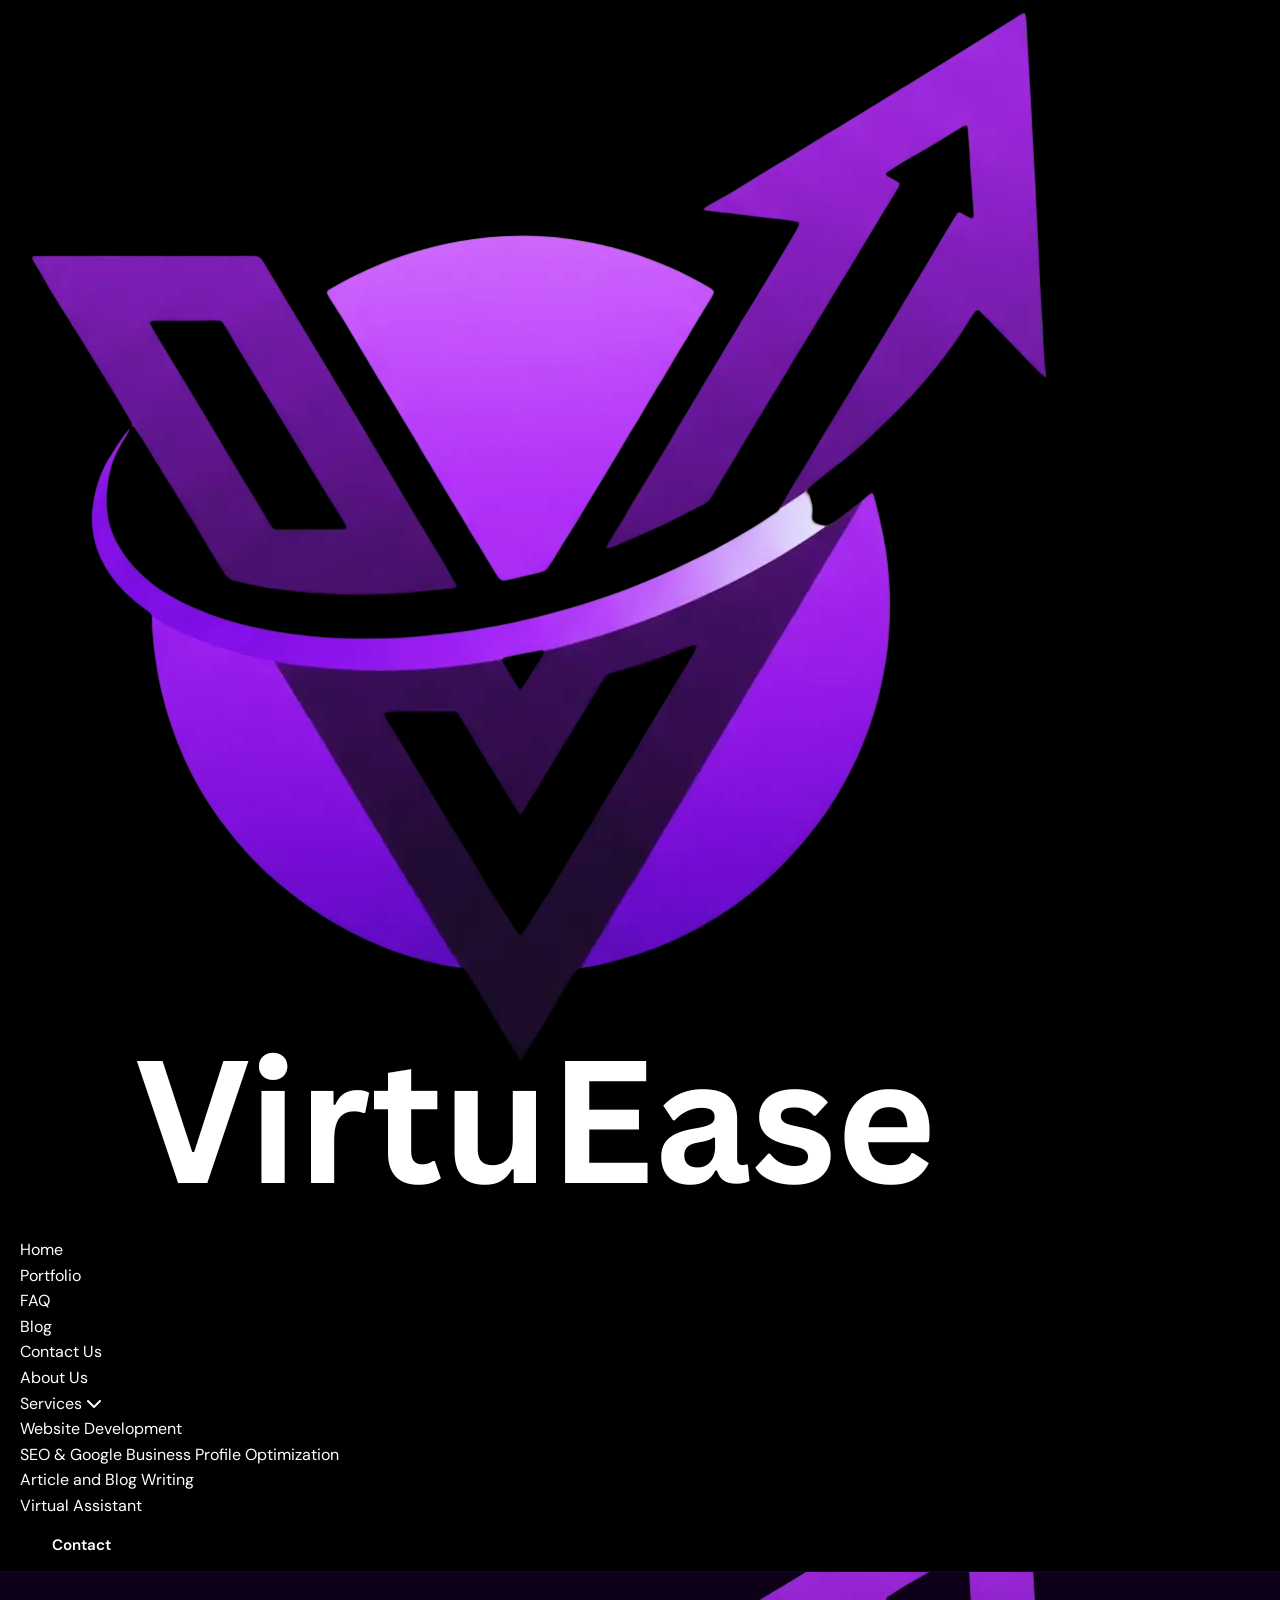
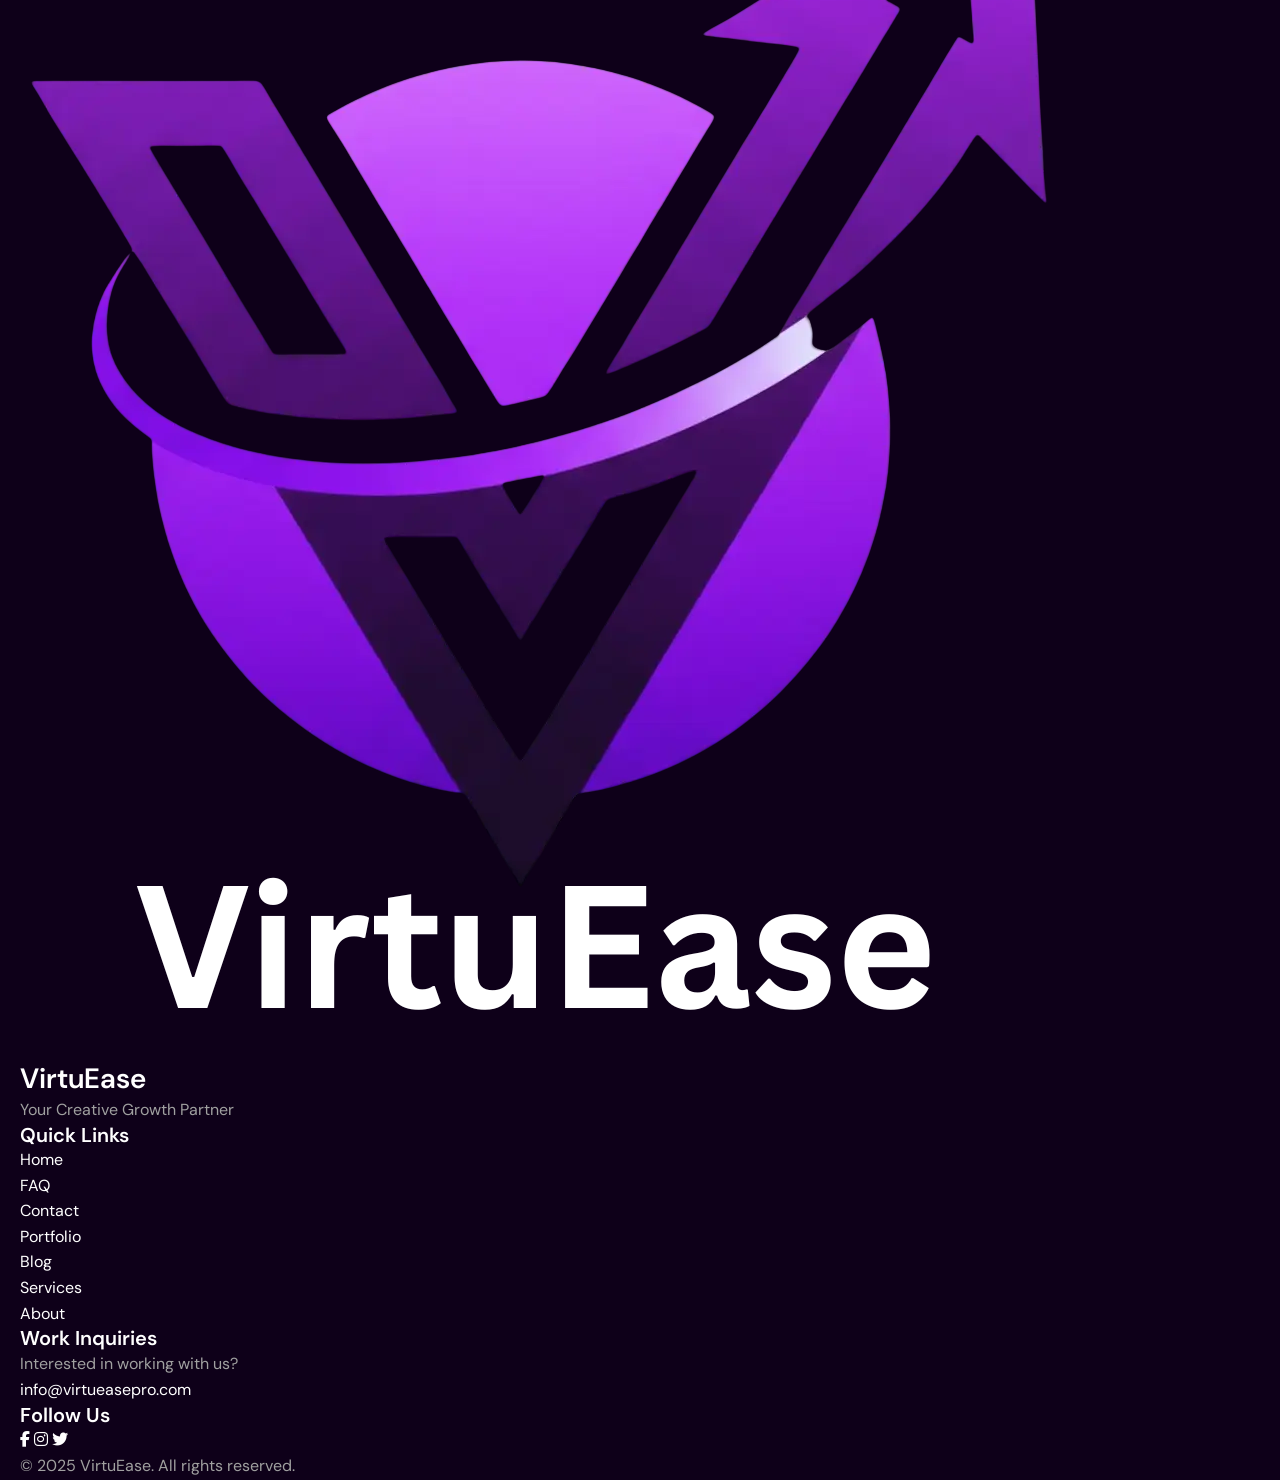
==== about.html @ c0fb3100 "Initial VirtuEase website - converted from WordPress" ====
<!DOCTYPE html>
<html lang="en">
<head>
    <meta charset="UTF-8">
    <meta name="viewport" content="width=device-width, initial-scale=1.0">
    <title>About VirtuEase| Your Partners in Local Business Growth</title>
    <meta name="description" content="Learn how VirtuEase's creative growth approach helps businesses succeed. We are your dedicated partner for data-driven results in SEO and web design.">

    <link rel="icon" type="image/png" sizes="32x32" href="assets/images/favicon-32.png">
    <link rel="icon" type="image/png" sizes="192x192" href="assets/images/favicon-192.png">
    <link rel="apple-touch-icon" sizes="180x180" href="assets/images/favicon-180.png">

    <link rel="stylesheet" href="assets/css/style.css">
    <link rel="stylesheet" href="https://cdnjs.cloudflare.com/ajax/libs/font-awesome/6.5.1/css/all.min.css">

    <meta property="og:title" content="About VirtuEase| Your Partners in Local Business Growth">
    <meta property="og:description" content="Learn how VirtuEase's creative growth approach helps businesses succeed. We are your dedicated partner for data-driven results in SEO and web design.">
    <meta property="og:type" content="website">
    <meta property="og:url" content="https://virtueasepro.com/about.html">
    <meta property="og:image" content="assets/images/logo.png">

    <style>
        .about-hero {
            position: relative;
            min-height: 50vh;
            display: flex;
            align-items: center;
            justify-content: center;
            text-align: center;
            background: linear-gradient(180deg, #000000 0%, #0a001a 40%, #120020 70%, #000000 100%);
            overflow: hidden;
            padding-top: 80px;
            padding-bottom: 60px;
        }

        .about-hero::before {
            content: '';
            position: absolute;
            top: 50%;
            left: 50%;
            transform: translate(-50%, -50%);
            width: 800px;
            height: 800px;
            background: radial-gradient(circle, rgba(130, 36, 227, 0.12) 0%, transparent 70%);
            pointer-events: none;
        }

        .about-hero-content {
            position: relative;
            z-index: 1;
            max-width: 700px;
            padding: 0 var(--container-padding);
        }

        .about-hero-title {
            font-size: clamp(2.5rem, 6vw, 4.5rem);
            font-weight: 700;
            letter-spacing: -0.02em;
            margin-bottom: 20px;
            color: var(--text-white);
        }

        .about-hero-title span {
            color: var(--primary);
        }

        .about-hero-subtitle {
            font-size: 1.15rem;
            color: var(--text-gray);
            margin-bottom: 35px;
            line-height: 1.8;
        }

        .about-content {
            padding: 80px 0;
        }

        .about-grid {
            display: grid;
            grid-template-columns: 25% 50% 25%;
            gap: 40px;
            max-width: 1200px;
            margin: 0 auto;
        }

        .about-left h3 {
            font-size: 1.3rem;
            font-weight: 600;
            color: var(--text-white);
            margin-bottom: 15px;
        }

        .about-left p {
            font-size: 0.95rem;
            color: var(--text-gray);
            line-height: 1.7;
            margin-bottom: 30px;
        }

        .about-values-list {
            list-style: none;
            padding: 0;
            margin: 0;
        }

        .about-values-list li {
            font-size: 0.9rem;
            color: var(--text-gray);
            line-height: 1.6;
            margin-bottom: 12px;
            padding-left: 20px;
            position: relative;
        }

        .about-values-list li::before {
            content: '•';
            color: var(--primary);
            position: absolute;
            left: 0;
            font-weight: bold;
        }

        .about-values-list li strong {
            color: var(--text-white);
            font-weight: 600;
        }

        .about-center {
            display: flex;
            flex-direction: column;
            align-items: center;
            justify-content: center;
            text-align: center;
        }

        .about-center-image {
            width: 100%;
            max-width: 400px;
            border-radius: var(--border-radius);
            overflow: hidden;
            margin-bottom: 30px;
        }

        .about-center-image img {
            width: 100%;
            height: auto;
            display: block;
        }

        .about-right-item {
            margin-bottom: 40px;
        }

        .about-right-item:last-child {
            margin-bottom: 0;
        }

        .about-strategy-label {
            font-size: 0.85rem;
            color: var(--primary);
            font-weight: 500;
            text-transform: uppercase;
            letter-spacing: 1px;
            margin-bottom: 8px;
        }

        .about-divider {
            width: 50px;
            height: 2px;
            background: var(--primary);
            margin-bottom: 12px;
        }

        .about-right-item h3 {
            font-size: 1.15rem;
            font-weight: 600;
            color: var(--text-white);
            margin-bottom: 10px;
            line-height: 1.3;
        }

        .about-right-item p {
            font-size: 0.9rem;
            color: var(--text-gray);
            line-height: 1.6;
        }

        .about-spacer {
            height: 30px;
        }

        @media (max-width: 1024px) {
            .about-grid {
                grid-template-columns: 1fr 1fr;
            }
            .about-center {
                display: none;
            }
        }

        @media (max-width: 768px) {
            .about-grid {
                grid-template-columns: 1fr;
                max-width: 500px;
            }
            .about-hero {
                min-height: 40vh;
                padding-top: 68px;
            }
        }
    </style>
</head>
<body>

    <header class="header">
        <div class="container">
            <a href="index.html" class="logo">
                <img src="assets/images/logo.png" alt="VirtuEase Logo">
            </a>

            <nav class="nav">
                <ul class="nav-list">
                    <li class="nav-item"><a href="index.html" class="nav-link">Home</a></li>
                    <li class="nav-item"><a href="portfolio.html" class="nav-link">Portfolio</a></li>
                    <li class="nav-item"><a href="faq.html" class="nav-link">FAQ</a></li>
                    <li class="nav-item"><a href="blog.html" class="nav-link">Blog</a></li>
                    <li class="nav-item"><a href="contact.html" class="nav-link">Contact Us</a></li>
                    <li class="nav-item"><a href="about.html" class="nav-link active">About Us</a></li>
                    <li class="nav-item has-dropdown">
                        <a href="#" class="nav-link">Services <i class="fas fa-chevron-down"></i></a>
                        <ul class="dropdown">
                            <li><a href="services.html#website-development">Website Development</a></li>
                            <li><a href="services.html#seo-gbp">SEO & Google Business Profile Optimization</a></li>
                            <li><a href="services.html#article-writing">Article and Blog Writing</a></li>
                            <li><a href="services.html#virtual-assistant">Virtual Assistant</a></li>
                        </ul>
                    </li>
                </ul>
            </nav>

            <a href="contact.html" class="btn btn-primary header-btn">Contact</a>

            <button class="mobile-toggle" aria-label="Toggle menu">
                <span class="hamburger"></span>
            </button>
        </div>
    </header>

    <main>

        <section class="about-hero">
            <div class="container">
                <div class="about-hero-content">
                    <h1 class="about-hero-title">About <span>Us</span></h1>
                    <p class="about-hero-subtitle">Leave us a little info, and we'll be in touch</p>
                    <a href="contact.html" class="btn btn-primary">Contact Us</a>
                </div>
            </div>
        </section>

        <section class="about-content">
            <div class="container">
                <div class="about-grid">
                    <div class="about-left">
                        <h3>Our Mission Statement.</h3>
                        <p>At VirtuEase, our mission is simple: to make digital growth easy, effective, and effortless. We help businesses stand out with creative storytelling, smart design, and strategies that deliver measurable results</p>

                        <h3>Core Values.</h3>
                        <ul class="about-values-list">
                            <li><strong>Innovation</strong> – Fresh ideas that set you apart</li>
                            <li><strong>Results</strong> – Success measured by growth, not guesswork</li>
                            <li><strong>Integrity</strong> – Honest, transparent communication</li>
                            <li><strong>Excellence</strong> – Quality in everything we deliver</li>
                        </ul>
                    </div>

                    <div class="about-center">
                        <div class="about-center-image">
                            <img src="assets/images/interior-office.jpg" alt="VirtuEase Office">
                        </div>
                    </div>

                    <div class="about-right">
                        <div class="about-right-item">
                            <p class="about-strategy-label">Strategy</p>
                            <div class="about-divider"></div>
                            <h3>Seo & Website Ranking</h3>
                            <p>Data-driven strategies that boost your website ranking and organic traffic</p>
                        </div>

                        <div class="about-spacer"></div>

                        <div class="about-right-item">
                            <p class="about-strategy-label">Strategy</p>
                            <div class="about-divider"></div>
                            <h3>Google Business Profile (GBP) Optimization</h3>
                            <p>Local SEO done right — optimize your profile to get more calls, visits, and customers.</p>
                        </div>

                        <div class="about-spacer"></div>

                        <div class="about-right-item">
                            <p class="about-strategy-label">Strategy</p>
                            <div class="about-divider"></div>
                            <h3>Website Development/Design</h3>
                            <p>Custom-built, mobile-friendly websites that showcase your brand and bring results</p>
                        </div>

                        <div class="about-spacer"></div>

                        <div class="about-right-item">
                            <p class="about-strategy-label">Strategy</p>
                            <div class="about-divider"></div>
                            <h3>Article and Blog Writing</h3>
                            <p>SEO-friendly content that builds authority, boosts traffic, and keeps readers engaged.</p>
                        </div>
                    </div>
                </div>
            </div>
        </section>

    </main>

    <footer class="footer">
        <div class="container">
            <div class="footer-grid">
                <div class="footer-brand">
                    <img src="assets/images/logo.png" alt="VirtuEase Logo" class="footer-logo">
                    <h3 class="footer-title">VirtuEase</h3>
                    <p class="footer-tagline">Your Creative Growth Partner</p>
                </div>
                <div class="footer-links">
                    <h4>Quick Links</h4>
                    <ul>
                        <li><a href="index.html">Home</a></li>
                        <li><a href="faq.html">FAQ</a></li>
                        <li><a href="contact.html">Contact</a></li>
                        <li><a href="portfolio.html">Portfolio</a></li>
                        <li><a href="blog.html">Blog</a></li>
                        <li><a href="services.html">Services</a></li>
                        <li><a href="about.html">About</a></li>
                    </ul>
                </div>
                <div class="footer-contact">
                    <h4>Work Inquiries</h4>
                    <p>Interested in working with us?</p>
                    <a href="mailto:info@virtueasepro.com" class="footer-email">info@virtueasepro.com</a>
                </div>
                <div class="footer-social">
                    <h4>Follow Us</h4>
                    <div class="social-links">
                        <a href="https://www.facebook.com/share/176NPPnCwD/?mibextid=wwXIfr" target="_blank" rel="noopener noreferrer"><i class="fab fa-facebook-f"></i></a>
                        <a href="https://www.facebook.com/share/176NPPnCwD/?mibextid=wwXIfr" target="_blank" rel="noopener noreferrer"><i class="fab fa-instagram"></i></a>
                        <a href="https://www.facebook.com/share/176NPPnCwD/?mibextid=wwXIfr" target="_blank" rel="noopener noreferrer"><i class="fab fa-twitter"></i></a>
                    </div>
                </div>
            </div>
            <div class="footer-bottom">
                <p>&copy; 2025 VirtuEase. All rights reserved.</p>
            </div>
        </div>
    </footer>

    <script src="assets/js/main.js"></script>
</body>
</html>
---- assets/css/style.css ----
@import url('https://fonts.googleapis.com/css2?family=DM+Sans:ital,opsz,wght@0,9..40,100..1000;1,9..40,100..1000&display=swap');

/* ============================================
   CSS RESET & BASE STYLES
   ============================================ */

*, *::before, *::after {
  margin: 0;
  padding: 0;
  box-sizing: border-box;
}

html {
  scroll-behavior: smooth;
  font-size: 16px;
  -webkit-font-smoothing: antialiased;
  -moz-osx-font-smoothing: grayscale;
}

body {
  font-family: 'DM Sans', sans-serif;
  font-weight: 400;
  line-height: 1.6;
  color: #ffffff;
  background-color: #000000;
  overflow-x: hidden;
}

ul, ol {
  list-style: none;
}

a {
  text-decoration: none;
  color: inherit;
  transition: color 0.3s ease;
}

img {
  max-width: 100%;
  height: auto;
  display: block;
}

button {
  font-family: inherit;
  cursor: pointer;
  border: none;
  outline: none;
}

input, textarea {
  font-family: inherit;
  outline: none;
  border: none;
}

/* ============================================
   CSS CUSTOM PROPERTIES
   ============================================ */

:root {
  --primary: #8224e3;
  --primary-hover: #9344e2;
  --bg-body: #000000;
  --bg-footer: #0e0019;
  --bg-header: #000000;
  --bg-card: linear-gradient(180deg, #390D61 0%, #000000 100%);
  --text-white: #ffffff;
  --text-gray: #a0a0a0;
  --text-light-gray: #c0c0c0;
  --border-radius: 8px;
  --container-max: 1344px;
  --container-padding: 20px;
  --transition: all 0.3s ease;
}

/* ============================================
   TYPOGRAPHY
   ============================================ */

h1, h2, h3, h4, h5, h6 {
  font-weight: 700;
  line-height: 1.2;
  color: var(--text-white);
}

h1 {
  font-size: clamp(2.5rem, 6vw, 4.5rem);
  font-weight: 700;
  letter-spacing: -0.02em;
}

h2 {
  font-size: clamp(2rem, 4vw, 3rem);
  font-weight: 700;
  letter-spacing: -0.01em;
}

h3 {
  font-size: clamp(1.3rem, 2.5vw, 1.75rem);
  font-weight: 600;
}

h4 {
  font-size: 1.25rem;
  font-weight: 600;
}

h5 {
  font-size: 1.1rem;
  font-weight: 600;
}

h6 {
  font-size: 1rem;
  font-weight: 600;
}

p {
  font-size: 1rem;
  color: var(--text-gray);
  line-height: 1.7;
}

a:hover {
  color: var(--primary-hover);
}

/* ============================================
   CONTAINER & LAYOUT UTILITIES
   ============================================ */

.container {
  width: 100%;
  max-width: var(--container-max);
  margin: 0 auto;
  padding: 0 var(--container-padding);
}

.section {
  padding: 100px 0;
}

.section--sm {
  padding: 60px 0;
}

.section__title {
  text-align: center;
  margin-bottom: 60px;
}

.section__title h2 {
  margin-bottom: 15px;
}

.section__title p {
  max-width: 600px;
  margin: 0 auto;
  font-size: 1.05rem;
}

/* ============================================
   HEADER
   ============================================ */

.header {
  position: fixed;
  top: 0;
  left: 0;
  width: 100%;
  z-index: 1000;
  background-color: var(--bg-header);
  transition: var(--transition);
  border-bottom: 1px solid rgba(255, 255, 255, 0.06);
}

.header__inner {
  display: flex;
  align-items: center;
  justify-content: space-between;
  height: 80px;
}

.header__logo a {
  display: flex;
  align-items: center;
  gap: 8px;
  font-size: 1.5rem;
  font-weight: 700;
  color: var(--text-white);
}

.header__logo span {
  color: var(--primary);
}

.header__nav {
  display: flex;
  align-items: center;
  gap: 40px;
}

.header__nav-links {
  display: flex;
  align-items: center;
  gap: 32px;
}

.header__nav-links a {
  font-size: 0.95rem;
  font-weight: 500;
  color: var(--text-light-gray);
  transition: var(--transition);
  position: relative;
}

.header__nav-links a:hover,
.header__nav-links a.active {
  color: var(--text-white);
}

.header__nav-links a::after {
  content: '';
  position: absolute;
  bottom: -4px;
  left: 0;
  width: 0;
  height: 2px;
  background-color: var(--primary);
  transition: width 0.3s ease;
}

.header__nav-links a:hover::after {
  width: 100%;
}

.header__cta .btn {
  padding: 10px 28px;
}

/* Hamburger Menu */
.header__hamburger {
  display: none;
  flex-direction: column;
  gap: 5px;
  background: none;
  padding: 5px;
  z-index: 1001;
}

.header__hamburger span {
  width: 26px;
  height: 2px;
  background-color: var(--text-white);
  transition: var(--transition);
  border-radius: 2px;
}

.header__hamburger.active span:nth-child(1) {
  transform: translateY(7px) rotate(45deg);
}

.header__hamburger.active span:nth-child(2) {
  opacity: 0;
}

.header__hamburger.active span:nth-child(3) {
  transform: translateY(-7px) rotate(-45deg);
}

/* Mobile Navigation */
.header__mobile-nav {
  display: none;
  position: fixed;
  top: 0;
  left: 0;
  width: 100%;
  height: 100vh;
  background-color: rgba(0, 0, 0, 0.97);
  z-index: 999;
  flex-direction: column;
  align-items: center;
  justify-content: center;
  gap: 30px;
}

.header__mobile-nav.active {
  display: flex;
}

.header__mobile-nav a {
  font-size: 1.3rem;
  font-weight: 500;
  color: var(--text-light-gray);
  transition: var(--transition);
}

.header__mobile-nav a:hover {
  color: var(--primary);
}

/* ============================================
   BUTTONS
   ============================================ */

.btn {
  display: inline-flex;
  align-items: center;
  justify-content: center;
  gap: 8px;
  padding: 14px 32px;
  border-radius: var(--border-radius);
  font-size: 0.95rem;
  font-weight: 600;
  transition: var(--transition);
  cursor: pointer;
  white-space: nowrap;
}

.btn--primary {
  background-color: var(--primary);
  color: var(--text-white);
  border: 2px solid var(--primary);
}

.btn--primary:hover {
  background-color: var(--primary-hover);
  border-color: var(--primary-hover);
  color: var(--text-white);
  transform: translateY(-2px);
  box-shadow: 0 8px 30px rgba(130, 36, 227, 0.35);
}

.btn--outline {
  background-color: transparent;
  color: var(--text-white);
  border: 2px solid rgba(255, 255, 255, 0.3);
}

.btn--outline:hover {
  background-color: var(--text-white);
  color: #000000;
  border-color: var(--text-white);
  transform: translateY(-2px);
}

.btn--sm {
  padding: 10px 24px;
  font-size: 0.85rem;
}

.btn--lg {
  padding: 18px 40px;
  font-size: 1.05rem;
}

/* ============================================
   HERO SECTION
   ============================================ */

.hero {
  position: relative;
  min-height: 100vh;
  display: flex;
  align-items: center;
  justify-content: center;
  text-align: center;
  background: linear-gradient(180deg, #000000 0%, #0a001a 40%, #120020 70%, #000000 100%);
  overflow: hidden;
  padding-top: 80px;
}

.hero::before {
  content: '';
  position: absolute;
  top: 50%;
  left: 50%;
  transform: translate(-50%, -50%);
  width: 800px;
  height: 800px;
  background: radial-gradient(circle, rgba(130, 36, 227, 0.12) 0%, transparent 70%);
  pointer-events: none;
}

.hero::after {
  content: '';
  position: absolute;
  top: 20%;
  right: 10%;
  width: 400px;
  height: 400px;
  background: radial-gradient(circle, rgba(130, 36, 227, 0.08) 0%, transparent 70%);
  pointer-events: none;
}

.hero__content {
  position: relative;
  z-index: 1;
  max-width: 900px;
  padding: 0 var(--container-padding);
}

.hero__subtitle {
  display: inline-block;
  padding: 8px 20px;
  border: 1px solid rgba(130, 36, 227, 0.4);
  border-radius: 50px;
  font-size: 0.85rem;
  font-weight: 500;
  color: var(--primary-hover);
  margin-bottom: 30px;
  background: rgba(130, 36, 227, 0.08);
  letter-spacing: 0.5px;
}

.hero__title {
  margin-bottom: 25px;
}

.hero__title .highlight {
  color: var(--primary);
}

/* Typing Animation */
.hero__typing-wrapper {
  display: inline-block;
  min-width: 280px;
}

.hero__typing-text {
  color: var(--primary);
  border-right: 3px solid var(--primary);
  padding-right: 5px;
  animation: blink-caret 0.8s step-end infinite;
}

@keyframes blink-caret {
  from, to { border-color: transparent; }
  50% { border-color: var(--primary); }
}

.hero__desc {
  font-size: 1.15rem;
  color: var(--text-gray);
  max-width: 620px;
  margin: 0 auto 40px;
  line-height: 1.8;
}

.hero__actions {
  display: flex;
  align-items: center;
  justify-content: center;
  gap: 20px;
  flex-wrap: wrap;
}

.hero__scroll {
  position: absolute;
  bottom: 40px;
  left: 50%;
  transform: translateX(-50%);
  display: flex;
  flex-direction: column;
  align-items: center;
  gap: 8px;
  color: var(--text-gray);
  font-size: 0.8rem;
  animation: bounce 2s infinite;
}

.hero__scroll-line {
  width: 1px;
  height: 40px;
  background: linear-gradient(180deg, var(--primary), transparent);
}

@keyframes bounce {
  0%, 20%, 50%, 80%, 100% { transform: translateX(-50%) translateY(0); }
  40% { transform: translateX(-50%) translateY(-10px); }
  60% { transform: translateX(-50%) translateY(-5px); }
}

/* ============================================
   WHY CHOOSE US SECTION
   ============================================ */

.why-choose {
  background-color: var(--bg-body);
  position: relative;
}

.why-choose__grid {
  display: grid;
  grid-template-columns: repeat(4, 1fr);
  gap: 30px;
}

.why-choose__card {
  background: var(--bg-card);
  border: 1px solid rgba(255, 255, 255, 0.06);
  border-radius: var(--border-radius);
  padding: 40px 30px;
  text-align: center;
  transition: var(--transition);
  position: relative;
  overflow: hidden;
}

.why-choose__card::before {
  content: '';
  position: absolute;
  top: 0;
  left: 0;
  width: 100%;
  height: 3px;
  background: linear-gradient(90deg, transparent, var(--primary), transparent);
  opacity: 0;
  transition: var(--transition);
}

.why-choose__card:hover {
  transform: translateY(-8px);
  border-color: rgba(130, 36, 227, 0.3);
  box-shadow: 0 20px 60px rgba(130, 36, 227, 0.15);
}

.why-choose__card:hover::before {
  opacity: 1;
}

.why-choose__icon {
  width: 70px;
  height: 70px;
  margin: 0 auto 25px;
  background: rgba(130, 36, 227, 0.12);
  border-radius: 50%;
  display: flex;
  align-items: center;
  justify-content: center;
  transition: var(--transition);
}

.why-choose__icon svg {
  width: 32px;
  height: 32px;
  stroke: var(--primary);
  fill: none;
  stroke-width: 1.8;
  stroke-linecap: round;
  stroke-linejoin: round;
}

.why-choose__card:hover .why-choose__icon {
  background: var(--primary);
}

.why-choose__card:hover .why-choose__icon svg {
  stroke: var(--text-white);
}

.why-choose__card h4 {
  margin-bottom: 12px;
  font-size: 1.15rem;
}

.why-choose__card p {
  font-size: 0.9rem;
  color: var(--text-gray);
  line-height: 1.6;
}

/* ============================================
   SERVICES SECTION
   ============================================ */

.services {
  background: linear-gradient(180deg, #000000 0%, #0a0015 100%);
}

.services__grid {
  display: grid;
  grid-template-columns: repeat(4, 1fr);
  gap: 30px;
}

.services__card {
  background: var(--bg-card);
  border: 1px solid rgba(255, 255, 255, 0.06);
  border-radius: var(--border-radius);
  padding: 40px 28px;
  transition: var(--transition);
  position: relative;
  overflow: hidden;
}

.services__card::after {
  content: '';
  position: absolute;
  bottom: 0;
  left: 0;
  width: 100%;
  height: 0;
  background: linear-gradient(180deg, transparent, rgba(130, 36, 227, 0.08));
  transition: height 0.4s ease;
}

.services__card:hover {
  transform: translateY(-8px);
  border-color: rgba(130, 36, 227, 0.3);
  box-shadow: 0 20px 60px rgba(130, 36, 227, 0.15);
}

.services__card:hover::after {
  height: 100%;
}

.services__number {
  font-size: 3rem;
  font-weight: 700;
  color: rgba(130, 36, 227, 0.15);
  line-height: 1;
  margin-bottom: 20px;
  position: relative;
  z-index: 1;
}

.services__card h4 {
  margin-bottom: 12px;
  font-size: 1.15rem;
  position: relative;
  z-index: 1;
}

.services__card p {
  font-size: 0.9rem;
  color: var(--text-gray);
  line-height: 1.6;
  position: relative;
  z-index: 1;
}

.services__card-link {
  display: inline-flex;
  align-items: center;
  gap: 6px;
  margin-top: 20px;
  color: var(--primary);
  font-size: 0.9rem;
  font-weight: 500;
  position: relative;
  z-index: 1;
  transition: var(--transition);
}

.services__card-link svg {
  width: 16px;
  height: 16px;
  transition: transform 0.3s ease;
}

.services__card-link:hover {
  color: var(--primary-hover);
}

.services__card-link:hover svg {
  transform: translateX(4px);
}

/* ============================================
   EXPERTISE SECTION
   ============================================ */

.expertise {
  background-color: var(--bg-body);
  overflow: hidden;
}

.expertise__inner {
  display: grid;
  grid-template-columns: 1fr 1fr;
  gap: 80px;
  align-items: center;
}

.expertise__content {
  max-width: 540px;
}

.expertise__badge {
  display: inline-block;
  padding: 6px 16px;
  border: 1px solid rgba(130, 36, 227, 0.3);
  border-radius: 50px;
  font-size: 0.8rem;
  font-weight: 500;
  color: var(--primary-hover);
  margin-bottom: 20px;
  background: rgba(130, 36, 227, 0.06);
}

.expertise__content h2 {
  margin-bottom: 20px;
}

.expertise__content h2 span {
  color: var(--primary);
}

.expertise__content p {
  margin-bottom: 20px;
  font-size: 1.02rem;
}

.expertise__features {
  display: grid;
  grid-template-columns: 1fr 1fr;
  gap: 16px;
  margin-top: 30px;
}

.expertise__feature {
  display: flex;
  align-items: center;
  gap: 12px;
  font-size: 0.95rem;
  font-weight: 500;
  color: var(--text-white);
}

.expertise__feature-icon {
  width: 24px;
  height: 24px;
  background: var(--primary);
  border-radius: 50%;
  display: flex;
  align-items: center;
  justify-content: center;
  flex-shrink: 0;
}

.expertise__feature-icon svg {
  width: 14px;
  height: 14px;
  stroke: var(--text-white);
  fill: none;
  stroke-width: 2.5;
}

.expertise__visual {
  position: relative;
  display: flex;
  align-items: center;
  justify-content: center;
}

.expertise__image-wrapper {
  position: relative;
  width: 100%;
  max-width: 500px;
  aspect-ratio: 1 / 1;
  border-radius: 20px;
  overflow: hidden;
  background: linear-gradient(135deg, #390D61 0%, #1a0030 100%);
  border: 1px solid rgba(130, 36, 227, 0.2);
}

.expertise__image-wrapper img {
  width: 100%;
  height: 100%;
  object-fit: cover;
}

.expertise__floating-card {
  position: absolute;
  bottom: -20px;
  left: -30px;
  background: rgba(14, 0, 25, 0.9);
  backdrop-filter: blur(10px);
  border: 1px solid rgba(130, 36, 227, 0.3);
  border-radius: var(--border-radius);
  padding: 20px 24px;
  display: flex;
  align-items: center;
  gap: 15px;
}

.expertise__floating-icon {
  width: 48px;
  height: 48px;
  background: rgba(130, 36, 227, 0.15);
  border-radius: 50%;
  display: flex;
  align-items: center;
  justify-content: center;
}

.expertise__floating-icon svg {
  width: 24px;
  height: 24px;
  stroke: var(--primary);
  fill: none;
  stroke-width: 1.8;
}

.expertise__floating-text strong {
  display: block;
  font-size: 1.3rem;
  color: var(--text-white);
}

.expertise__floating-text span {
  font-size: 0.8rem;
  color: var(--text-gray);
}

/* ============================================
   STATS SECTION
   ============================================ */

.stats {
  background: linear-gradient(180deg, #0a0015 0%, #000000 100%);
  position: relative;
}

.stats::before {
  content: '';
  position: absolute;
  top: 0;
  left: 0;
  width: 100%;
  height: 1px;
  background: linear-gradient(90deg, transparent, rgba(130, 36, 227, 0.3), transparent);
}

.stats::after {
  content: '';
  position: absolute;
  bottom: 0;
  left: 0;
  width: 100%;
  height: 1px;
  background: linear-gradient(90deg, transparent, rgba(130, 36, 227, 0.3), transparent);
}

.stats__grid {
  display: grid;
  grid-template-columns: repeat(3, 1fr);
  gap: 40px;
  text-align: center;
}

.stats__item {
  padding: 20px;
}

.stats__number {
  font-size: clamp(2.5rem, 5vw, 3.5rem);
  font-weight: 700;
  color: var(--primary);
  line-height: 1;
  margin-bottom: 12px;
}

.stats__number span {
  color: var(--primary);
}

.stats__label {
  font-size: 1rem;
  color: var(--text-gray);
  font-weight: 500;
}

.stats__divider {
  width: 1px;
  background: rgba(255, 255, 255, 0.08);
  margin: 10px 0;
}

/* ============================================
   TESTIMONIALS SECTION
   ============================================ */

.testimonials {
  background-color: var(--bg-body);
  overflow: hidden;
}

.testimonials__slider {
  position: relative;
  overflow: hidden;
}

.testimonials__track {
  display: flex;
  transition: transform 0.5s ease;
}

.testimonials__slide {
  min-width: 100%;
  padding: 0 60px;
}

.testimonials__card {
  background: var(--bg-card);
  border: 1px solid rgba(255, 255, 255, 0.06);
  border-radius: var(--border-radius);
  padding: 50px;
  text-align: center;
  max-width: 800px;
  margin: 0 auto;
}

.testimonials__stars {
  display: flex;
  justify-content: center;
  gap: 6px;
  margin-bottom: 25px;
}

.testimonials__stars svg {
  width: 20px;
  height: 20px;
  fill: #f5a623;
  stroke: none;
}

.testimonials__quote {
  font-size: 1.2rem;
  line-height: 1.8;
  color: var(--text-light-gray);
  margin-bottom: 30px;
  font-style: italic;
  position: relative;
}

.testimonials__quote::before {
  content: '\201C';
  font-size: 4rem;
  color: var(--primary);
  opacity: 0.3;
  position: absolute;
  top: -30px;
  left: -10px;
  font-family: Georgia, serif;
  line-height: 1;
}

.testimonials__author {
  display: flex;
  align-items: center;
  justify-content: center;
  gap: 16px;
}

.testimonials__avatar {
  width: 56px;
  height: 56px;
  border-radius: 50%;
  background: linear-gradient(135deg, var(--primary), #5a1a99);
  display: flex;
  align-items: center;
  justify-content: center;
  font-size: 1.2rem;
  font-weight: 700;
  color: var(--text-white);
  flex-shrink: 0;
}

.testimonials__author-info {
  text-align: left;
}

.testimonials__author-name {
  font-size: 1.05rem;
  font-weight: 600;
  color: var(--text-white);
  margin-bottom: 2px;
}

.testimonials__author-role {
  font-size: 0.85rem;
  color: var(--text-gray);
}

/* Slider Controls */
.testimonials__controls {
  display: flex;
  align-items: center;
  justify-content: center;
  gap: 20px;
  margin-top: 40px;
}

.testimonials__btn {
  width: 48px;
  height: 48px;
  border-radius: 50%;
  border: 1px solid rgba(255, 255, 255, 0.15);
  background: transparent;
  color: var(--text-white);
  display: flex;
  align-items: center;
  justify-content: center;
  transition: var(--transition);
}

.testimonials__btn:hover {
  background: var(--primary);
  border-color: var(--primary);
}

.testimonials__btn svg {
  width: 18px;
  height: 18px;
  stroke: currentColor;
  fill: none;
  stroke-width: 2;
}

.testimonials__dots {
  display: flex;
  gap: 10px;
}

.testimonials__dot {
  width: 10px;
  height: 10px;
  border-radius: 50%;
  background: rgba(255, 255, 255, 0.15);
  border: none;
  cursor: pointer;
  transition: var(--transition);
}

.testimonials__dot.active {
  background: var(--primary);
  width: 28px;
  border-radius: 10px;
}

/* ============================================
   CTA SECTION
   ============================================ */

.cta {
  background: linear-gradient(180deg, #000000 0%, #0e0019 100%);
  position: relative;
  overflow: hidden;
}

.cta::before {
  content: '';
  position: absolute;
  top: 50%;
  left: 50%;
  transform: translate(-50%, -50%);
  width: 600px;
  height: 600px;
  background: radial-gradient(circle, rgba(130, 36, 227, 0.1) 0%, transparent 70%);
  pointer-events: none;
}

.cta__inner {
  text-align: center;
  position: relative;
  z-index: 1;
}

.cta__inner h2 {
  margin-bottom: 15px;
}

.cta__inner p {
  font-size: 1.1rem;
  max-width: 550px;
  margin: 0 auto 35px;
}

/* ============================================
   FOOTER
   ============================================ */

.footer {
  background-color: var(--bg-footer);
  padding-top: 80px;
  border-top: 1px solid rgba(255, 255, 255, 0.05);
}

.footer__top {
  display: grid;
  grid-template-columns: 1.5fr 1fr 1fr 1.2fr;
  gap: 60px;
  padding-bottom: 60px;
  border-bottom: 1px solid rgba(255, 255, 255, 0.06);
}

.footer__brand {
  max-width: 300px;
}

.footer__logo {
  display: flex;
  align-items: center;
  gap: 8px;
  font-size: 1.5rem;
  font-weight: 700;
  color: var(--text-white);
  margin-bottom: 16px;
}

.footer__logo span {
  color: var(--primary);
}

.footer__tagline {
  font-size: 0.95rem;
  color: var(--text-gray);
  margin-bottom: 24px;
  line-height: 1.6;
}

.footer__social {
  display: flex;
  gap: 12px;
}

.footer__social a {
  width: 40px;
  height: 40px;
  border-radius: 50%;
  border: 1px solid rgba(255, 255, 255, 0.1);
  display: flex;
  align-items: center;
  justify-content: center;
  transition: var(--transition);
}

.footer__social a svg {
  width: 18px;
  height: 18px;
  fill: var(--text-gray);
  transition: var(--transition);
}

.footer__social a:hover {
  background: var(--primary);
  border-color: var(--primary);
}

.footer__social a:hover svg {
  fill: var(--text-white);
}

.footer__column h5 {
  font-size: 1rem;
  font-weight: 600;
  margin-bottom: 24px;
  color: var(--text-white);
}

.footer__links {
  display: flex;
  flex-direction: column;
  gap: 14px;
}

.footer__links a {
  font-size: 0.9rem;
  color: var(--text-gray);
  transition: var(--transition);
  display: inline-flex;
  align-items: center;
  gap: 6px;
}

.footer__links a:hover {
  color: var(--primary);
  padding-left: 4px;
}

.footer__contact-email {
  display: flex;
  align-items: center;
  gap: 10px;
  font-size: 0.9rem;
  color: var(--text-gray);
  margin-bottom: 10px;
  word-break: break-all;
}

.footer__contact-email svg {
  width: 18px;
  height: 18px;
  stroke: var(--primary);
  fill: none;
  stroke-width: 1.8;
  flex-shrink: 0;
}

.footer__contact-email a {
  color: var(--text-gray);
  transition: var(--transition);
}

.footer__contact-email a:hover {
  color: var(--primary);
}

/* Newsletter */
.footer__newsletter {
  margin-top: 10px;
}

.footer__newsletter p {
  font-size: 0.9rem;
  margin-bottom: 16px;
}

.footer__newsletter-form {
  display: flex;
  gap: 0;
  max-width: 320px;
}

.footer__newsletter-input {
  flex: 1;
  padding: 12px 16px;
  background: rgba(255, 255, 255, 0.05);
  border: 1px solid rgba(255, 255, 255, 0.1);
  border-radius: var(--border-radius) 0 0 var(--border-radius);
  color: var(--text-white);
  font-size: 0.85rem;
}

.footer__newsletter-input::placeholder {
  color: rgba(255, 255, 255, 0.3);
}

.footer__newsletter-btn {
  padding: 12px 20px;
  background: var(--primary);
  color: var(--text-white);
  border: none;
  border-radius: 0 var(--border-radius) var(--border-radius) 0;
  font-size: 0.85rem;
  font-weight: 600;
  cursor: pointer;
  transition: var(--transition);
  white-space: nowrap;
}

.footer__newsletter-btn:hover {
  background: var(--primary-hover);
}

/* Footer Bottom */
.footer__bottom {
  display: flex;
  align-items: center;
  justify-content: space-between;
  padding: 24px 0;
}

.footer__copyright {
  font-size: 0.85rem;
  color: var(--text-gray);
}

.footer__bottom-links {
  display: flex;
  gap: 24px;
}

.footer__bottom-links a {
  font-size: 0.85rem;
  color: var(--text-gray);
  transition: var(--transition);
}

.footer__bottom-links a:hover {
  color: var(--primary);
}

/* ============================================
   ANIMATIONS & SCROLL REVEALS
   ============================================ */

.fade-in {
  opacity: 0;
  transform: translateY(30px);
  transition: opacity 0.7s ease, transform 0.7s ease;
}

.fade-in.visible {
  opacity: 1;
  transform: translateY(0);
}

.fade-in-left {
  opacity: 0;
  transform: translateX(-40px);
  transition: opacity 0.7s ease, transform 0.7s ease;
}

.fade-in-left.visible {
  opacity: 1;
  transform: translateX(0);
}

.fade-in-right {
  opacity: 0;
  transform: translateX(40px);
  transition: opacity 0.7s ease, transform 0.7s ease;
}

.fade-in-right.visible {
  opacity: 1;
  transform: translateX(0);
}

.scale-in {
  opacity: 0;
  transform: scale(0.9);
  transition: opacity 0.7s ease, transform 0.7s ease;
}

.scale-in.visible {
  opacity: 1;
  transform: scale(1);
}

/* Staggered children */
.stagger-children .fade-in:nth-child(1) { transition-delay: 0.1s; }
.stagger-children .fade-in:nth-child(2) { transition-delay: 0.2s; }
.stagger-children .fade-in:nth-child(3) { transition-delay: 0.3s; }
.stagger-children .fade-in:nth-child(4) { transition-delay: 0.4s; }

/* Typing Animation Keyframes */
@keyframes typing {
  from { width: 0; }
  to { width: 100%; }
}

@keyframes blink {
  50% { border-color: transparent; }
}

/* ============================================
   UTILITY CLASSES
   ============================================ */

/* Text */
.text-center { text-align: center; }
.text-left { text-align: left; }
.text-right { text-align: right; }
.text-primary { color: var(--primary); }
.text-white { color: var(--text-white); }
.text-gray { color: var(--text-gray); }
.text-uppercase { text-transform: uppercase; }
.text-capitalize { text-transform: capitalize; }

/* Font */
.font-light { font-weight: 300; }
.font-normal { font-weight: 400; }
.font-medium { font-weight: 500; }
.font-semibold { font-weight: 600; }
.font-bold { font-weight: 700; }

/* Display */
.d-none { display: none; }
.d-block { display: block; }
.d-flex { display: flex; }
.d-grid { display: grid; }
.d-inline-block { display: inline-block; }

/* Flex */
.flex-center {
  display: flex;
  align-items: center;
  justify-content: center;
}

.flex-between {
  display: flex;
  align-items: center;
  justify-content: space-between;
}

.flex-col {
  flex-direction: column;
}

.gap-10 { gap: 10px; }
.gap-16 { gap: 16px; }
.gap-20 { gap: 20px; }
.gap-30 { gap: 30px; }
.gap-40 { gap: 40px; }

/* Spacing */
.mt-0 { margin-top: 0; }
.mt-10 { margin-top: 10px; }
.mt-20 { margin-top: 20px; }
.mt-30 { margin-top: 30px; }
.mt-40 { margin-top: 40px; }
.mt-60 { margin-top: 60px; }

.mb-0 { margin-bottom: 0; }
.mb-10 { margin-bottom: 10px; }
.mb-20 { margin-bottom: 20px; }
.mb-30 { margin-bottom: 30px; }
.mb-40 { margin-bottom: 40px; }
.mb-60 { margin-bottom: 60px; }

.pt-0 { padding-top: 0; }
.pt-20 { padding-top: 20px; }
.pt-40 { padding-top: 40px; }

.pb-0 { padding-bottom: 0; }
.pb-20 { padding-bottom: 20px; }
.pb-40 { padding-bottom: 40px; }

.mx-auto { margin-left: auto; margin-right: auto; }

/* Width */
.w-100 { width: 100%; }
.w-auto { width: auto; }
.max-w-600 { max-width: 600px; }
.max-w-800 { max-width: 800px; }

/* Overflow */
.overflow-hidden { overflow: hidden; }

/* Relative */
.relative { position: relative; }

/* ============================================
   RESPONSIVE: TABLET (max-width: 1024px)
   ============================================ */

@media (max-width: 1024px) {
  .why-choose__grid {
    grid-template-columns: repeat(2, 1fr);
  }

  .services__grid {
    grid-template-columns: repeat(2, 1fr);
  }

  .expertise__inner {
    grid-template-columns: 1fr;
    gap: 50px;
  }

  .expertise__content {
    max-width: 100%;
    text-align: center;
  }

  .expertise__features {
    justify-items: center;
  }

  .expertise__visual {
    order: -1;
  }

  .expertise__floating-card {
    left: 10px;
    bottom: -10px;
  }

  .stats__grid {
    grid-template-columns: repeat(3, 1fr);
    gap: 20px;
  }

  .footer__top {
    grid-template-columns: 1fr 1fr;
    gap: 40px;
  }

  .footer__brand {
    grid-column: span 2;
    max-width: 100%;
    text-align: center;
  }

  .footer__social {
    justify-content: center;
  }

  .footer__bottom {
    flex-direction: column;
    gap: 16px;
    text-align: center;
  }

  .testimonials__slide {
    padding: 0 20px;
  }

  .testimonials__card {
    padding: 40px 30px;
  }
}

/* ============================================
   RESPONSIVE: MOBILE (max-width: 768px)
   ============================================ */

@media (max-width: 768px) {
  :root {
    --container-padding: 16px;
  }

  .section {
    padding: 70px 0;
  }

  /* Header */
  .header__nav-links,
  .header__cta {
    display: none;
  }

  .header__hamburger {
    display: flex;
  }

  .header__inner {
    height: 68px;
  }

  /* Hero */
  .hero {
    padding-top: 68px;
  }

  .hero__title {
    font-size: clamp(2rem, 8vw, 3rem);
  }

  .hero__desc {
    font-size: 1rem;
  }

  .hero__actions {
    flex-direction: column;
    gap: 14px;
  }

  .hero__actions .btn {
    width: 100%;
    max-width: 280px;
  }

  .hero__typing-wrapper {
    min-width: auto;
  }

  .hero__scroll {
    display: none;
  }

  /* Why Choose Us */
  .why-choose__grid {
    grid-template-columns: 1fr;
    max-width: 400px;
    margin: 0 auto;
  }

  /* Services */
  .services__grid {
    grid-template-columns: 1fr;
    max-width: 400px;
    margin: 0 auto;
  }

  /* Expertise */
  .expertise__features {
    grid-template-columns: 1fr;
  }

  .expertise__image-wrapper {
    max-width: 350px;
    margin: 0 auto;
  }

  .expertise__floating-card {
    left: 10px;
    bottom: -10px;
    padding: 16px 18px;
  }

  /* Stats */
  .stats__grid {
    grid-template-columns: 1fr;
    gap: 30px;
  }

  .stats__divider {
    width: 60px;
    height: 1px;
    margin: 0 auto;
  }

  /* Testimonials */
  .testimonials__slide {
    padding: 0 10px;
  }

  .testimonials__card {
    padding: 30px 20px;
  }

  .testimonials__quote {
    font-size: 1rem;
  }

  .testimonials__quote::before {
    font-size: 3rem;
    top: -20px;
  }

  .testimonials__author {
    flex-direction: column;
    text-align: center;
  }

  .testimonials__author-info {
    text-align: center;
  }

  /* Footer */
  .footer {
    padding-top: 60px;
  }

  .footer__top {
    grid-template-columns: 1fr;
    gap: 40px;
    text-align: center;
  }

  .footer__brand {
    grid-column: span 1;
  }

  .footer__newsletter-form {
    max-width: 100%;
    margin: 0 auto;
  }

  .footer__bottom {
    flex-direction: column;
    gap: 12px;
  }
}

/* ============================================
   RESPONSIVE: SMALL MOBILE (max-width: 480px)
   ============================================ */

@media (max-width: 480px) {
  h1 {
    font-size: 2rem;
  }

  h2 {
    font-size: 1.6rem;
  }

  .hero__subtitle {
    font-size: 0.75rem;
    padding: 6px 14px;
  }

  .btn {
    padding: 12px 24px;
    font-size: 0.9rem;
  }

  .btn--lg {
    padding: 14px 30px;
  }

  .why-choose__card,
  .services__card {
    padding: 30px 20px;
  }

  .why-choose__icon {
    width: 60px;
    height: 60px;
  }

  .why-choose__icon svg {
    width: 26px;
    height: 26px;
  }

  .testimonials__stars svg {
    width: 16px;
    height: 16px;
  }

  .footer__newsletter-form {
    flex-direction: column;
    gap: 10px;
  }

  .footer__newsletter-input {
    border-radius: var(--border-radius);
  }

  .footer__newsletter-btn {
    border-radius: var(--border-radius);
  }
}

/* ============================================
   SELECTION & SCROLLBAR
   ============================================ */

::selection {
  background: rgba(130, 36, 227, 0.4);
  color: var(--text-white);
}

::-webkit-scrollbar {
  width: 8px;
}

::-webkit-scrollbar-track {
  background: #0a0015;
}

::-webkit-scrollbar-thumb {
  background: rgba(130, 36, 227, 0.5);
  border-radius: 4px;
}

::-webkit-scrollbar-thumb:hover {
  background: var(--primary);
}

/* ============================================
   CONTACT PAGE
   ============================================ */

/* Contact Hero */
.contact-hero {
  padding: 160px 0 80px;
  text-align: center;
  background: linear-gradient(180deg, #000000 0%, #0a001a 40%, #120020 70%, #000000 100%);
  position: relative;
}

.contact-hero::before {
  content: '';
  position: absolute;
  top: 50%;
  left: 50%;
  transform: translate(-50%, -50%);
  width: 800px;
  height: 800px;
  background: radial-gradient(circle, rgba(130, 36, 227, 0.1) 0%, transparent 70%);
  pointer-events: none;
}

.contact-hero-content {
  position: relative;
  z-index: 1;
}

.contact-hero-title {
  font-size: clamp(2.5rem, 6vw, 4rem);
  font-weight: 700;
  margin-bottom: 20px;
}

.contact-hero-subtitle {
  font-size: 1.15rem;
  color: var(--text-gray);
  margin-bottom: 35px;
  max-width: 500px;
  margin-left: auto;
  margin-right: auto;
}

.contact-hero-btn {
  margin-top: 10px;
}

/* Contact Section */
.contact-section {
  padding: 80px 0 100px;
  background-color: var(--bg-body);
}

.contact-grid {
  display: grid;
  grid-template-columns: 1fr 1fr;
  gap: 60px;
  align-items: start;
}

/* Contact Info (Left Column) */
.contact-info-title {
  font-size: clamp(1.5rem, 3vw, 2rem);
  margin-bottom: 30px;
}

.contact-detail {
  display: flex;
  align-items: flex-start;
  gap: 16px;
  margin-bottom: 24px;
}

.contact-detail-icon {
  width: 48px;
  height: 48px;
  min-width: 48px;
  background: rgba(130, 36, 227, 0.12);
  border-radius: 50%;
  display: flex;
  align-items: center;
  justify-content: center;
}

.contact-detail-icon i {
  font-size: 1.1rem;
  color: var(--primary);
}

.contact-detail-content h4 {
  font-size: 1rem;
  font-weight: 600;
  color: var(--text-white);
  margin-bottom: 4px;
}

.contact-detail-content a {
  font-size: 0.95rem;
  color: var(--text-gray);
  transition: var(--transition);
  word-break: break-all;
}

.contact-detail-content a:hover {
  color: var(--primary);
}

.contact-social-section {
  margin-top: 30px;
  margin-bottom: 30px;
}

.contact-social-heading {
  font-size: 1.1rem;
  font-weight: 600;
  color: var(--text-white);
  margin-bottom: 16px;
}

.contact-social-links {
  display: flex;
  gap: 14px;
}

.contact-social-links a {
  width: 44px;
  height: 44px;
  border-radius: 50%;
  border: 1px solid rgba(255, 255, 255, 0.12);
  display: flex;
  align-items: center;
  justify-content: center;
  transition: var(--transition);
}

.contact-social-links a i {
  font-size: 1rem;
  color: var(--text-gray);
  transition: var(--transition);
}

.contact-social-links a:hover {
  background: var(--primary);
  border-color: var(--primary);
}

.contact-social-links a:hover i {
  color: var(--text-white);
}

.contact-divider {
  border: none;
  border-top: 1px solid rgba(255, 255, 255, 0.08);
  margin: 30px 0;
}

.contact-cta-text {
  font-size: 1rem;
  color: var(--text-light-gray);
  line-height: 1.8;
  max-width: 480px;
}

/* Contact Form (Right Column) */
.contact-form-wrapper {
  background: var(--bg-card);
  border: 1px solid rgba(255, 255, 255, 0.06);
  border-radius: 12px;
  padding: 40px;
}

.form-group {
  margin-bottom: 20px;
}

.form-group label {
  display: block;
  font-size: 0.9rem;
  font-weight: 600;
  color: var(--text-white);
  margin-bottom: 8px;
}

.form-group label .optional {
  font-weight: 400;
  color: var(--text-gray);
  font-size: 0.85rem;
}

.form-group input,
.form-group textarea {
  width: 100%;
  padding: 14px 16px;
  background: rgba(255, 255, 255, 0.05);
  border: 1px solid rgba(255, 255, 255, 0.1);
  border-radius: var(--border-radius);
  color: var(--text-white);
  font-size: 0.95rem;
  transition: var(--transition);
}

.form-group input::placeholder,
.form-group textarea::placeholder {
  color: rgba(255, 255, 255, 0.3);
}

.form-group input:focus,
.form-group textarea:focus {
  border-color: var(--primary);
  box-shadow: 0 0 0 3px rgba(130, 36, 227, 0.15);
}

.form-group textarea {
  resize: vertical;
  min-height: 120px;
}

.contact-form-btn {
  width: 100%;
  padding: 16px 32px;
  font-size: 1rem;
}

/* ============================================
   RESPONSIVE: CONTACT PAGE
   ============================================ */

@media (max-width: 768px) {
  .contact-hero {
    padding: 130px 0 60px;
  }

  .contact-grid {
    grid-template-columns: 1fr;
    gap: 50px;
  }

  .contact-form-wrapper {
    padding: 28px 20px;
  }

  .contact-section {
    padding: 50px 0 80px;
  }
}

@media (max-width: 480px) {
  .contact-hero {
    padding: 120px 0 50px;
  }

  .contact-form-wrapper {
    padding: 24px 16px;
  }
}
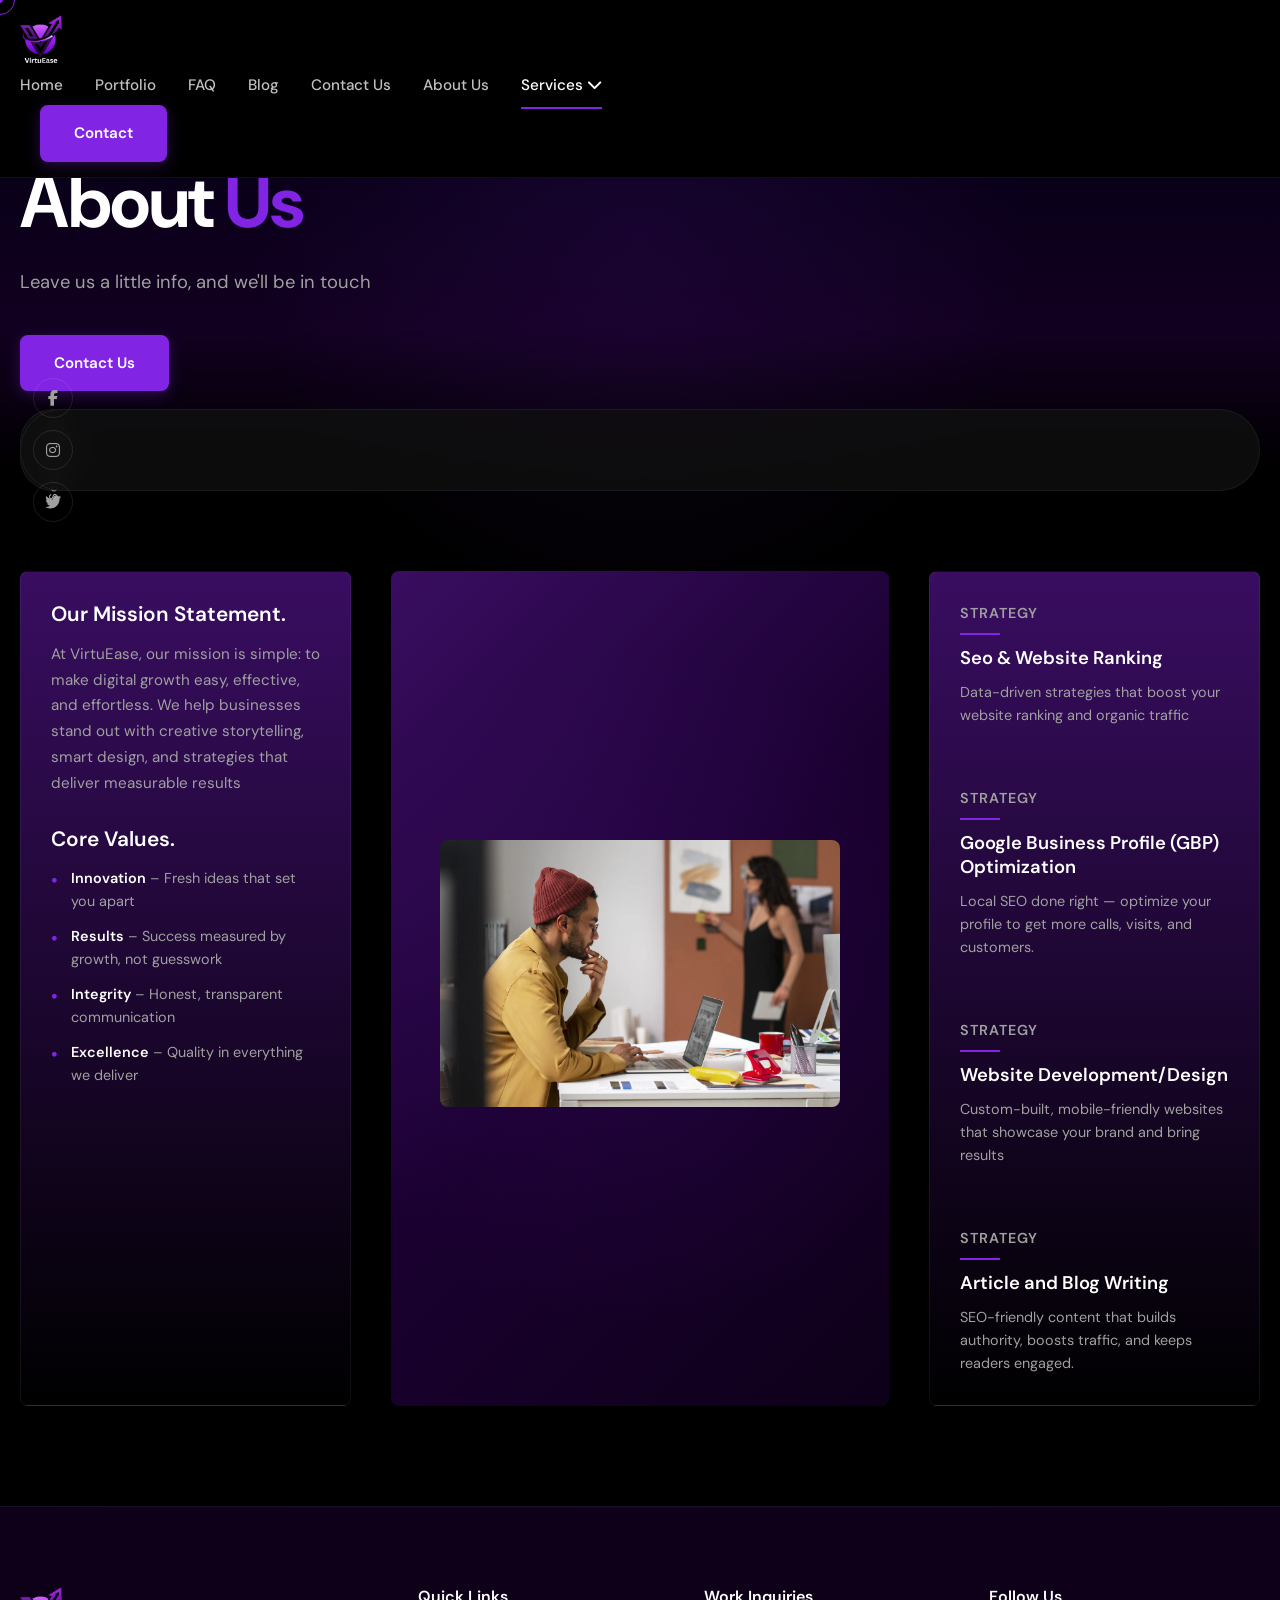
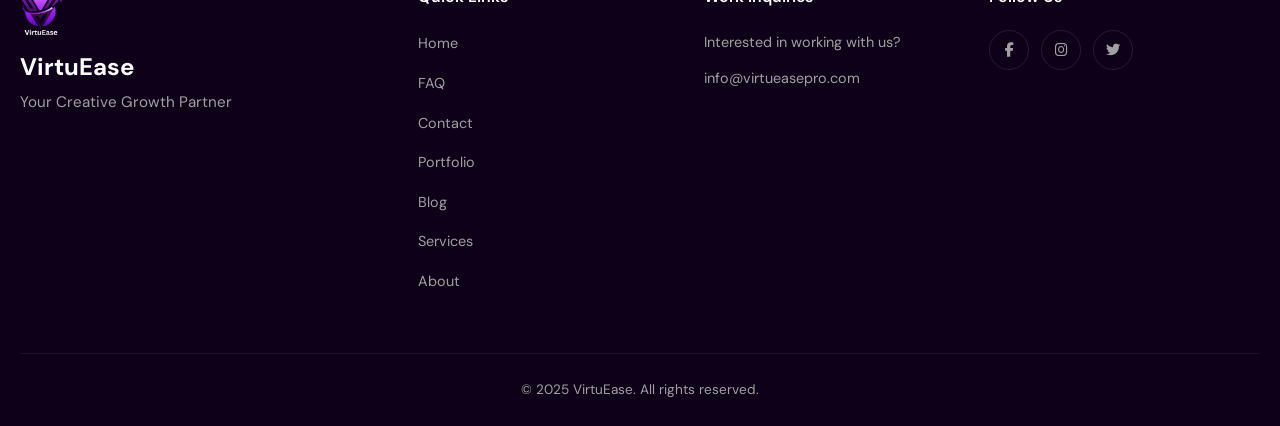
==== commit e175a092: "Complete site rewrite: CSS rebuild, parallax heroes, elements bar, custom cursor, JS animations, all" ====
--- a/about.html
+++ b/about.html
@@ -16,201 +16,57 @@
     <meta property="og:title" content="About VirtuEase| Your Partners in Local Business Growth">
     <meta property="og:description" content="Learn how VirtuEase's creative growth approach helps businesses succeed. We are your dedicated partner for data-driven results in SEO and web design.">
     <meta property="og:type" content="website">
-    <meta property="og:url" content="https://virtueasepro.com/about.html">
+    <meta property="og:url" content="https://virtueasepro.com/about/">
     <meta property="og:image" content="assets/images/logo.png">
-
-    <style>
-        .about-hero {
-            position: relative;
-            min-height: 50vh;
-            display: flex;
-            align-items: center;
-            justify-content: center;
-            text-align: center;
-            background: linear-gradient(180deg, #000000 0%, #0a001a 40%, #120020 70%, #000000 100%);
-            overflow: hidden;
-            padding-top: 80px;
-            padding-bottom: 60px;
-        }
-
-        .about-hero::before {
-            content: '';
-            position: absolute;
-            top: 50%;
-            left: 50%;
-            transform: translate(-50%, -50%);
-            width: 800px;
-            height: 800px;
-            background: radial-gradient(circle, rgba(130, 36, 227, 0.12) 0%, transparent 70%);
-            pointer-events: none;
-        }
-
-        .about-hero-content {
-            position: relative;
-            z-index: 1;
-            max-width: 700px;
-            padding: 0 var(--container-padding);
-        }
-
-        .about-hero-title {
-            font-size: clamp(2.5rem, 6vw, 4.5rem);
-            font-weight: 700;
-            letter-spacing: -0.02em;
-            margin-bottom: 20px;
-            color: var(--text-white);
-        }
-
-        .about-hero-title span {
-            color: var(--primary);
-        }
-
-        .about-hero-subtitle {
-            font-size: 1.15rem;
-            color: var(--text-gray);
-            margin-bottom: 35px;
-            line-height: 1.8;
-        }
-
-        .about-content {
-            padding: 80px 0;
-        }
-
-        .about-grid {
-            display: grid;
-            grid-template-columns: 25% 50% 25%;
-            gap: 40px;
-            max-width: 1200px;
-            margin: 0 auto;
-        }
-
-        .about-left h3 {
-            font-size: 1.3rem;
-            font-weight: 600;
-            color: var(--text-white);
-            margin-bottom: 15px;
-        }
-
-        .about-left p {
-            font-size: 0.95rem;
-            color: var(--text-gray);
-            line-height: 1.7;
-            margin-bottom: 30px;
-        }
-
-        .about-values-list {
-            list-style: none;
-            padding: 0;
-            margin: 0;
-        }
-
-        .about-values-list li {
-            font-size: 0.9rem;
-            color: var(--text-gray);
-            line-height: 1.6;
-            margin-bottom: 12px;
-            padding-left: 20px;
-            position: relative;
-        }
-
-        .about-values-list li::before {
-            content: '•';
-            color: var(--primary);
-            position: absolute;
-            left: 0;
-            font-weight: bold;
-        }
-
-        .about-values-list li strong {
-            color: var(--text-white);
-            font-weight: 600;
-        }
-
-        .about-center {
-            display: flex;
-            flex-direction: column;
-            align-items: center;
-            justify-content: center;
-            text-align: center;
-        }
-
-        .about-center-image {
-            width: 100%;
-            max-width: 400px;
-            border-radius: var(--border-radius);
-            overflow: hidden;
-            margin-bottom: 30px;
-        }
-
-        .about-center-image img {
-            width: 100%;
-            height: auto;
-            display: block;
-        }
-
-        .about-right-item {
-            margin-bottom: 40px;
-        }
-
-        .about-right-item:last-child {
-            margin-bottom: 0;
-        }
-
-        .about-strategy-label {
-            font-size: 0.85rem;
-            color: var(--primary);
-            font-weight: 500;
-            text-transform: uppercase;
-            letter-spacing: 1px;
-            margin-bottom: 8px;
-        }
-
-        .about-divider {
-            width: 50px;
-            height: 2px;
-            background: var(--primary);
-            margin-bottom: 12px;
-        }
-
-        .about-right-item h3 {
-            font-size: 1.15rem;
-            font-weight: 600;
-            color: var(--text-white);
-            margin-bottom: 10px;
-            line-height: 1.3;
-        }
-
-        .about-right-item p {
-            font-size: 0.9rem;
-            color: var(--text-gray);
-            line-height: 1.6;
-        }
-
-        .about-spacer {
-            height: 30px;
-        }
-
-        @media (max-width: 1024px) {
-            .about-grid {
-                grid-template-columns: 1fr 1fr;
-            }
-            .about-center {
-                display: none;
-            }
-        }
-
-        @media (max-width: 768px) {
-            .about-grid {
-                grid-template-columns: 1fr;
-                max-width: 500px;
-            }
-            .about-hero {
-                min-height: 40vh;
-                padding-top: 68px;
-            }
-        }
-    </style>
 </head>
 <body>
+
+    <!-- Elements bar - Left side (scroll to top) -->
+    <ul class="elements-bar left">
+        <li>
+            <a href="#" class="scroll-top -undash -unlink -small-t vc_hidden-md vc_hidden-sm vc_hidden-xs">
+                <div class="scroll-top-bar">
+                    <div class="scroll-track"></div>
+                </div>
+                <div class="scroll-top-holder titles-typo">
+                    Scroll to top
+                </div>
+            </a>
+        </li>
+    </ul>
+
+    <!-- Elements bar - Right side (social) -->
+    <ul class="elements-bar right">
+        <li>
+            <div class="social-bar">
+                <ul class="social-bar-holder titles-typo -small-t -unlist vc_hidden-md">
+                    <li>
+                        <a href="https://www.facebook.com/share/176NPPnCwD/?mibextid=wwXIfr" target="_blank" rel="noopener noreferrer">
+                            <i class="fab fa-facebook-f"></i>
+                        </a>
+                    </li>
+                    <li>
+                        <a href="https://www.facebook.com/share/176NPPnCwD/?mibextid=wwXIfr" target="_blank" rel="noopener noreferrer">
+                            <i class="fab fa-instagram"></i>
+                        </a>
+                    </li>
+                    <li>
+                        <a href="https://www.facebook.com/share/176NPPnCwD/?mibextid=wwXIfr" target="_blank" rel="noopener noreferrer">
+                            <i class="fab fa-twitter"></i>
+                        </a>
+                    </li>
+                </ul>
+            </div>
+        </li>
+    </ul>
+
+    <!-- Custom cursor elements -->
+    <div class="circle-cursor circle-cursor-outer"></div>
+    <div class="circle-cursor circle-cursor-inner">
+        <svg width="21" height="21" viewBox="0 0 21 21" fill="none" xmlns="http://www.w3.org/2000/svg">
+            <path d="M2.06055 0H20.0605V18H17.0605V5.12155L2.12132 20.0608L0 17.9395L14.9395 3H2.06055V0Z"/>
+        </svg>
+    </div>
 
     <header class="header">
         <div class="container">
@@ -247,7 +103,6 @@
     </header>
 
     <main>
-
         <section class="about-hero">
             <div class="container">
                 <div class="about-hero-content">
@@ -258,7 +113,7 @@
             </div>
         </section>
 
-        <section class="about-content">
+        <section class="about-section">
             <div class="container">
                 <div class="about-grid">
                     <div class="about-left">
--- a/assets/css/style.css
+++ b/assets/css/style.css
@@ -1,10 +1,6 @@
 @import url('https://fonts.googleapis.com/css2?family=DM+Sans:ital,opsz,wght@0,9..40,100..1000;1,9..40,100..1000&display=swap');
 
-/* ============================================
-   CSS RESET & BASE STYLES
-   ============================================ */
-
-*, *::before, *::after {
+* {
   margin: 0;
   padding: 0;
   box-sizing: border-box;
@@ -14,7 +10,6 @@
   scroll-behavior: smooth;
   font-size: 16px;
   -webkit-font-smoothing: antialiased;
-  -moz-osx-font-smoothing: grayscale;
 }
 
 body {
@@ -33,7 +28,7 @@
 a {
   text-decoration: none;
   color: inherit;
-  transition: color 0.3s ease;
+  transition: all 0.3s ease;
 }
 
 img {
@@ -54,10 +49,6 @@
   outline: none;
   border: none;
 }
-
-/* ============================================
-   CSS CUSTOM PROPERTIES
-   ============================================ */
 
 :root {
   --primary: #8224e3;
@@ -75,47 +66,17 @@
   --transition: all 0.3s ease;
 }
 
-/* ============================================
-   TYPOGRAPHY
-   ============================================ */
-
 h1, h2, h3, h4, h5, h6 {
   font-weight: 700;
   line-height: 1.2;
   color: var(--text-white);
 }
 
-h1 {
-  font-size: clamp(2.5rem, 6vw, 4.5rem);
-  font-weight: 700;
-  letter-spacing: -0.02em;
-}
-
-h2 {
-  font-size: clamp(2rem, 4vw, 3rem);
-  font-weight: 700;
-  letter-spacing: -0.01em;
-}
-
-h3 {
-  font-size: clamp(1.3rem, 2.5vw, 1.75rem);
-  font-weight: 600;
-}
-
-h4 {
-  font-size: 1.25rem;
-  font-weight: 600;
-}
-
-h5 {
-  font-size: 1.1rem;
-  font-weight: 600;
-}
-
-h6 {
-  font-size: 1rem;
-  font-weight: 600;
-}
+h1 { font-size: clamp(2.5rem, 6vw, 4.5rem); letter-spacing: -0.02em; }
+h2 { font-size: clamp(2rem, 4vw, 3rem); letter-spacing: -0.01em; }
+h3 { font-size: clamp(1.3rem, 2.5vw, 1.75rem); font-weight: 600; }
+h4 { font-size: 1.25rem; font-weight: 600; }
+h5 { font-size: 1.1rem; font-weight: 600; }
 
 p {
   font-size: 1rem;
@@ -123,12 +84,10 @@
   line-height: 1.7;
 }
 
-a:hover {
-  color: var(--primary-hover);
-}
-
-/* ============================================
-   CONTAINER & LAYOUT UTILITIES
+a:hover { color: var(--primary-hover); }
+
+/* ============================================
+   CONTAINER
    ============================================ */
 
 .container {
@@ -138,27 +97,165 @@
   padding: 0 var(--container-padding);
 }
 
-.section {
-  padding: 100px 0;
-}
-
-.section--sm {
-  padding: 60px 0;
-}
-
-.section__title {
-  text-align: center;
-  margin-bottom: 60px;
-}
-
-.section__title h2 {
-  margin-bottom: 15px;
-}
-
-.section__title p {
-  max-width: 600px;
-  margin: 0 auto;
-  font-size: 1.05rem;
+/* ============================================
+   ELEMENTS BAR (Scroll to top, Social)
+   ============================================ */
+
+.elements-bar {
+  position: fixed;
+  left: 20px;
+  z-index: 1001;
+  display: flex;
+  flex-direction: column;
+  gap: 15px;
+  padding: 15px 0;
+}
+
+.elements-bar.left {
+  top: 50%;
+  transform: translateY(-50%);
+  background: rgba(15, 15, 15, 0.8);
+  border: 1px solid rgba(255, 255, 255, 0.06);
+  border-radius: 60px;
+  backdrop-filter: blur(10px);
+  padding: 20px 12px;
+}
+
+.elements-bar.right {
+  right: 20px;
+  top: 50%;
+  transform: translateY(-50%);
+  background: rgba(15, 15, 15, 0.8);
+  border: 1px solid rgba(255, 255, 255, 0.06);
+  border-radius: 60px;
+  backdrop-filter: blur(10px);
+  padding: 20px 12px;
+}
+
+.elements-bar li {
+  width: 40px;
+  height: 40px;
+  display: flex;
+  align-items: center;
+  justify-content: center;
+}
+
+.elements-bar a {
+  width: 40px;
+  height: 40px;
+  display: flex;
+  align-items: center;
+  justify-content: center;
+  border-radius: 50%;
+  border: 1px solid rgba(255, 255, 255, 0.1);
+  color: var(--text-gray);
+  transition: all 0.3s ease;
+}
+
+.elements-bar a:hover {
+  background: var(--primary);
+  border-color: var(--primary);
+  transform: translateY(-3px);
+  color: var(--text-white);
+}
+
+.elements-bar a i {
+  font-size: 1rem;
+}
+
+/* Scroll to top button */
+.scroll-top {
+  display: flex;
+  flex-direction: column;
+  align-items: center;
+  gap: 8px;
+}
+
+.scroll-top-bar {
+  width: 2px;
+  height: 40px;
+  background: rgba(255, 255, 255, 0.2);
+  border-radius: 2px;
+  position: relative;
+  overflow: hidden;
+}
+
+.scroll-track {
+  position: absolute;
+  top: 0;
+  left: 0;
+  width: 100%;
+  height: 100%;
+  background: var(--primary);
+  transform-origin: top;
+  transform: scaleY(0);
+  transition: transform 0.1s ease;
+}
+
+.scroll-track.active {
+  transform: scaleY(1);
+}
+
+.scroll-top-holder {
+  font-size: 0.7rem;
+  color: var(--text-gray);
+  white-space: nowrap;
+  transform: rotate(-90deg);
+  letter-spacing: 1px;
+  font-weight: 500;
+}
+
+/* Social bar */
+.social-bar-holder {
+  display: flex;
+  flex-direction: column;
+  gap: 12px;
+}
+
+/* ============================================
+   CUSTOM CURSOR
+   ============================================ */
+
+.circle-cursor {
+  position: fixed;
+  top: 0;
+  left: 0;
+  width: 30px;
+  height: 30px;
+  border: 1px solid var(--primary);
+  border-radius: 50%;
+  pointer-events: none;
+  z-index: 9999;
+  transform: translate(-50%, -50%);
+  transition: width 0.3s, height 0.3s, background-color 0.3s, border-color 0.3s;
+}
+
+.circle-cursor-inner {
+  position: fixed;
+  top: 0;
+  left: 0;
+  width: 6px;
+  height: 6px;
+  background: var(--primary);
+  border-radius: 50%;
+  pointer-events: none;
+  z-index: 10000;
+  transform: translate(-50%, -50%);
+}
+
+/* Cursor states */
+.circle-cursor.hover {
+  width: 60px;
+  height: 60px;
+  background: rgba(130, 36, 227, 0.1);
+  border-color: rgba(130, 36, 227, 0.5);
+}
+
+.circle-cursor.dragging {
+  width: 40px;
+  height: 40px;
+  background: rgba(255, 255, 255, 0.2);
+  border-color: #ffffff;
 }
 
 /* ============================================
@@ -172,56 +269,81 @@
   width: 100%;
   z-index: 1000;
   background-color: var(--bg-header);
-  transition: var(--transition);
+  transition: all 0.4s ease;
   border-bottom: 1px solid rgba(255, 255, 255, 0.06);
-}
-
-.header__inner {
+  padding: 15px 0;
+}
+
+.header-wrap {
   display: flex;
   align-items: center;
   justify-content: space-between;
-  height: 80px;
-}
-
-.header__logo a {
+}
+
+.header-wrap-inner {
   display: flex;
   align-items: center;
-  gap: 8px;
-  font-size: 1.5rem;
-  font-weight: 700;
-  color: var(--text-white);
-}
-
-.header__logo span {
-  color: var(--primary);
-}
-
-.header__nav {
+  justify-content: space-between;
+  width: 100%;
+}
+
+.left-part, .right-part {
   display: flex;
   align-items: center;
-  gap: 40px;
-}
-
-.header__nav-links {
+}
+
+.branding {
+  margin-right: 40px;
+}
+
+.logo img {
+  height: 50px;
+  width: auto;
+  transition: transform 0.3s ease;
+}
+
+.logo img:hover {
+  transform: scale(1.05);
+}
+
+.logo-mobile, .logo-sticky, .logo-sticky-mobile, .logo-dynamic {
+  display: none;
+}
+
+/* Navigation */
+.nav {
+  display: flex;
+  align-items: center;
+  margin-right: 30px;
+}
+
+.nav-list {
   display: flex;
   align-items: center;
   gap: 32px;
-}
-
-.header__nav-links a {
+  margin: 0;
+}
+
+.nav-item {
+  position: relative;
+}
+
+.nav-link {
   font-size: 0.95rem;
   font-weight: 500;
   color: var(--text-light-gray);
-  transition: var(--transition);
-  position: relative;
-}
-
-.header__nav-links a:hover,
-.header__nav-links a.active {
-  color: var(--text-white);
-}
-
-.header__nav-links a::after {
+  transition: all 0.3s ease;
+  display: inline-block;
+  padding: 8px 0;
+  position: relative;
+}
+
+.nav-link:hover,
+.nav-link.active {
+  color: var(--text-white);
+}
+
+.nav-link::after {
   content: '';
   position: absolute;
   bottom: -4px;
@@ -232,73 +354,104 @@
   transition: width 0.3s ease;
 }
 
-.header__nav-links a:hover::after {
+.nav-link:hover::after,
+.nav-link.active::after {
   width: 100%;
 }
 
-.header__cta .btn {
+/* Dropdown */
+.has-dropdown {
+  position: relative;
+}
+
+.dropdown {
+  position: absolute;
+  top: 100%;
+  left: 0;
+  min-width: 280px;
+  background: #111;
+  border: 1px solid rgba(255, 255, 255, 0.08);
+  border-radius: var(--border-radius);
+  padding: 12px 0;
+  opacity: 0;
+  visibility: hidden;
+  transform: translateY(10px);
+  transition: all 0.3s ease;
+  z-index: 1001;
+  margin-top: 10px;
+}
+
+.has-dropdown:hover .dropdown {
+  opacity: 1;
+  visibility: visible;
+  transform: translateY(0);
+}
+
+.dropdown li a {
+  display: block;
+  padding: 10px 20px;
+  font-size: 0.9rem;
+  color: var(--text-gray);
+  transition: all 0.3s ease;
+}
+
+.dropdown li a:hover {
+  background: rgba(130, 36, 227, 0.1);
+  color: var(--text-white);
+  padding-left: 24px;
+}
+
+/* Header Button */
+.header-btn {
   padding: 10px 28px;
-}
-
-/* Hamburger Menu */
-.header__hamburger {
+  font-size: 0.9rem;
+  margin-left: 20px;
+}
+
+/* Mobile Toggle */
+.mobile-toggle {
   display: none;
-  flex-direction: column;
-  gap: 5px;
   background: none;
   padding: 5px;
   z-index: 1001;
 }
 
-.header__hamburger span {
+.hamburger {
+  display: block;
   width: 26px;
   height: 2px;
   background-color: var(--text-white);
-  transition: var(--transition);
+  position: relative;
+  transition: all 0.3s ease;
   border-radius: 2px;
 }
 
-.header__hamburger.active span:nth-child(1) {
-  transform: translateY(7px) rotate(45deg);
-}
-
-.header__hamburger.active span:nth-child(2) {
-  opacity: 0;
-}
-
-.header__hamburger.active span:nth-child(3) {
-  transform: translateY(-7px) rotate(-45deg);
-}
-
-/* Mobile Navigation */
-.header__mobile-nav {
-  display: none;
-  position: fixed;
+.hamburger::before,
+.hamburger::after {
+  content: '';
+  position: absolute;
+  width: 26px;
+  height: 2px;
+  background-color: var(--text-white);
+  border-radius: 2px;
+  transition: all 0.3s ease;
+}
+
+.hamburger::before { top: -8px; }
+.hamburger::after { top: 8px; }
+
+.mobile-toggle.active .hamburger {
+  background: transparent;
+}
+
+.mobile-toggle.active .hamburger::before {
   top: 0;
-  left: 0;
-  width: 100%;
-  height: 100vh;
-  background-color: rgba(0, 0, 0, 0.97);
-  z-index: 999;
-  flex-direction: column;
-  align-items: center;
-  justify-content: center;
-  gap: 30px;
-}
-
-.header__mobile-nav.active {
-  display: flex;
-}
-
-.header__mobile-nav a {
-  font-size: 1.3rem;
-  font-weight: 500;
-  color: var(--text-light-gray);
-  transition: var(--transition);
-}
-
-.header__mobile-nav a:hover {
-  color: var(--primary);
+  transform: rotate(45deg);
+}
+
+.mobile-toggle.active .hamburger::after {
+  top: 0;
+  transform: rotate(-45deg);
 }
 
 /* ============================================
@@ -314,18 +467,38 @@
   border-radius: var(--border-radius);
   font-size: 0.95rem;
   font-weight: 600;
-  transition: var(--transition);
+  transition: all 0.3s ease;
   cursor: pointer;
   white-space: nowrap;
-}
-
-.btn--primary {
+  position: relative;
+  overflow: hidden;
+  z-index: 1;
+}
+
+.btn::before {
+  content: '';
+  position: absolute;
+  top: 0;
+  left: -100%;
+  width: 100%;
+  height: 100%;
+  background: linear-gradient(90deg, transparent, rgba(255, 255, 255, 0.2), transparent);
+  transition: all 0.6s ease;
+  z-index: -1;
+}
+
+.btn:hover::before {
+  left: 100%;
+}
+
+.btn-primary {
   background-color: var(--primary);
   color: var(--text-white);
   border: 2px solid var(--primary);
-}
-
-.btn--primary:hover {
+  box-shadow: 0 4px 15px rgba(130, 36, 227, 0.3);
+}
+
+.btn-primary:hover {
   background-color: var(--primary-hover);
   border-color: var(--primary-hover);
   color: var(--text-white);
@@ -333,31 +506,21 @@
   box-shadow: 0 8px 30px rgba(130, 36, 227, 0.35);
 }
 
-.btn--outline {
+.btn-outline {
   background-color: transparent;
   color: var(--text-white);
   border: 2px solid rgba(255, 255, 255, 0.3);
 }
 
-.btn--outline:hover {
+.btn-outline:hover {
   background-color: var(--text-white);
   color: #000000;
   border-color: var(--text-white);
   transform: translateY(-2px);
 }
 
-.btn--sm {
-  padding: 10px 24px;
-  font-size: 0.85rem;
-}
-
-.btn--lg {
-  padding: 18px 40px;
-  font-size: 1.05rem;
-}
-
-/* ============================================
-   HERO SECTION
+/* ============================================
+   HERO SECTIONS
    ============================================ */
 
 .hero {
@@ -370,6 +533,7 @@
   background: linear-gradient(180deg, #000000 0%, #0a001a 40%, #120020 70%, #000000 100%);
   overflow: hidden;
   padding-top: 80px;
+  padding-bottom: 80px;
 }
 
 .hero::before {
@@ -380,29 +544,36 @@
   transform: translate(-50%, -50%);
   width: 800px;
   height: 800px;
-  background: radial-gradient(circle, rgba(130, 36, 227, 0.12) 0%, transparent 70%);
+  background: radial-gradient(circle, rgba(130, 36, 227, 0.15) 0%, transparent 70%);
   pointer-events: none;
 }
 
-.hero::after {
-  content: '';
-  position: absolute;
-  top: 20%;
-  right: 10%;
-  width: 400px;
-  height: 400px;
-  background: radial-gradient(circle, rgba(130, 36, 227, 0.08) 0%, transparent 70%);
-  pointer-events: none;
-}
-
-.hero__content {
+.hero-content {
   position: relative;
   z-index: 1;
   max-width: 900px;
   padding: 0 var(--container-padding);
 }
 
-.hero__subtitle {
+.hero-title {
+  margin-bottom: 25px;
+  color: var(--text-white);
+}
+
+.typing-text {
+  color: var(--primary);
+  border-right: 3px solid var(--primary);
+  padding-right: 5px;
+  animation: blink-caret 0.8s step-end infinite;
+  font-weight: 700;
+}
+
+@keyframes blink-caret {
+  from, to { border-color: transparent; }
+  50% { border-color: var(--primary); }
+}
+
+.hero-subtitle {
   display: inline-block;
   padding: 8px 20px;
   border: 1px solid rgba(130, 36, 227, 0.4);
@@ -415,33 +586,7 @@
   letter-spacing: 0.5px;
 }
 
-.hero__title {
-  margin-bottom: 25px;
-}
-
-.hero__title .highlight {
-  color: var(--primary);
-}
-
-/* Typing Animation */
-.hero__typing-wrapper {
-  display: inline-block;
-  min-width: 280px;
-}
-
-.hero__typing-text {
-  color: var(--primary);
-  border-right: 3px solid var(--primary);
-  padding-right: 5px;
-  animation: blink-caret 0.8s step-end infinite;
-}
-
-@keyframes blink-caret {
-  from, to { border-color: transparent; }
-  50% { border-color: var(--primary); }
-}
-
-.hero__desc {
+.hero-description {
   font-size: 1.15rem;
   color: var(--text-gray);
   max-width: 620px;
@@ -449,7 +594,7 @@
   line-height: 1.8;
 }
 
-.hero__actions {
+.hero-buttons {
   display: flex;
   align-items: center;
   justify-content: center;
@@ -457,59 +602,63 @@
   flex-wrap: wrap;
 }
 
-.hero__scroll {
-  position: absolute;
-  bottom: 40px;
-  left: 50%;
-  transform: translateX(-50%);
-  display: flex;
-  flex-direction: column;
-  align-items: center;
-  gap: 8px;
-  color: var(--text-gray);
-  font-size: 0.8rem;
-  animation: bounce 2s infinite;
-}
-
-.hero__scroll-line {
-  width: 1px;
-  height: 40px;
-  background: linear-gradient(180deg, var(--primary), transparent);
-}
-
-@keyframes bounce {
-  0%, 20%, 50%, 80%, 100% { transform: translateX(-50%) translateY(0); }
-  40% { transform: translateX(-50%) translateY(-10px); }
-  60% { transform: translateX(-50%) translateY(-5px); }
-}
-
-/* ============================================
-   WHY CHOOSE US SECTION
-   ============================================ */
-
-.why-choose {
-  background-color: var(--bg-body);
-  position: relative;
-}
-
-.why-choose__grid {
+/* ============================================
+   PARALLAX HERO BACKGROUNDS
+   ============================================ */
+
+.hero-with-bg {
+  background: linear-gradient(180deg, #000000 0%, #0a001a 40%, #120020 70%, #000000 100%),
+              url('../assets/images/hero-bg.jpg') center/cover no-repeat;
+  background-blend-mode: overlay;
+}
+
+.hero-with-bg::before {
+  background: radial-gradient(circle, rgba(130, 36, 227, 0.2) 0%, transparent 70%);
+}
+
+/* ============================================
+   SECTION HEADER
+   ============================================ */
+
+.section-header {
+  text-align: center;
+  margin-bottom: 60px;
+}
+
+.section-title {
+  margin-bottom: 15px;
+  color: var(--text-white);
+}
+
+.section-subtitle {
+  font-size: 1.05rem;
+  color: var(--text-gray);
+  max-width: 600px;
+  margin: 0 auto;
+}
+
+/* ============================================
+   CARDS GRID (Why Choose Us, Services, Testimonials)
+   ============================================ */
+
+.cards-grid {
   display: grid;
   grid-template-columns: repeat(4, 1fr);
   gap: 30px;
 }
 
-.why-choose__card {
+.card {
   background: var(--bg-card);
   border: 1px solid rgba(255, 255, 255, 0.06);
   border-radius: var(--border-radius);
   padding: 40px 30px;
   text-align: center;
-  transition: var(--transition);
+  transition: all 0.4s cubic-bezier(0.175, 0.885, 0.32, 1.275);
   position: relative;
   overflow: hidden;
 }
 
-.why-choose__card::before {
+.card::before {
   content: '';
   position: absolute;
   top: 0;
@@ -521,17 +670,17 @@
   transition: var(--transition);
 }
 
-.why-choose__card:hover {
+.card:hover {
   transform: translateY(-8px);
   border-color: rgba(130, 36, 227, 0.3);
   box-shadow: 0 20px 60px rgba(130, 36, 227, 0.15);
 }
 
-.why-choose__card:hover::before {
+.card:hover::before {
   opacity: 1;
 }
 
-.why-choose__icon {
+.card-icon {
   width: 70px;
   height: 70px;
   margin: 0 auto 25px;
@@ -540,133 +689,99 @@
   display: flex;
   align-items: center;
   justify-content: center;
-  transition: var(--transition);
-}
-
-.why-choose__icon svg {
-  width: 32px;
-  height: 32px;
-  stroke: var(--primary);
-  fill: none;
-  stroke-width: 1.8;
-  stroke-linecap: round;
-  stroke-linejoin: round;
-}
-
-.why-choose__card:hover .why-choose__icon {
+  transition: all 0.4s ease;
+}
+
+.card-icon i {
+  font-size: 1.6rem;
+  color: var(--primary);
+  transition: all 0.4s ease;
+}
+
+.card:hover .card-icon {
   background: var(--primary);
-}
-
-.why-choose__card:hover .why-choose__icon svg {
-  stroke: var(--text-white);
-}
-
-.why-choose__card h4 {
+  transform: scale(1.1) rotate(360deg);
+}
+
+.card:hover .card-icon i {
+  color: var(--text-white);
+}
+
+.card-title {
   margin-bottom: 12px;
   font-size: 1.15rem;
-}
-
-.why-choose__card p {
+  color: var(--text-white);
+}
+
+.card-text {
   font-size: 0.9rem;
   color: var(--text-gray);
   line-height: 1.6;
 }
 
-/* ============================================
-   SERVICES SECTION
-   ============================================ */
-
-.services {
-  background: linear-gradient(180deg, #000000 0%, #0a0015 100%);
-}
-
-.services__grid {
-  display: grid;
-  grid-template-columns: repeat(4, 1fr);
-  gap: 30px;
-}
-
-.services__card {
-  background: var(--bg-card);
-  border: 1px solid rgba(255, 255, 255, 0.06);
-  border-radius: var(--border-radius);
-  padding: 40px 28px;
-  transition: var(--transition);
-  position: relative;
-  overflow: hidden;
-}
-
-.services__card::after {
+/* Service card special styling */
+.service-card {
+  padding: 35px 25px;
+}
+
+.service-card .card-icon {
+  width: 60px;
+  height: 60px;
+  margin-bottom: 20px;
+}
+
+.service-card .card-icon i {
+  font-size: 1.4rem;
+}
+
+/* ============================================
+   WHY CHOOSE US SECTION
+   ============================================ */
+
+.why-choose-us {
+  background-color: var(--bg-body);
+  padding: 100px 0;
+  position: relative;
+}
+
+.why-choose-us::before {
+  content: '';
+  position: absolute;
+  top: 0;
+  left: 0;
+  width: 100%;
+  height: 1px;
+  background: linear-gradient(90deg, transparent, rgba(130, 36, 227, 0.3), transparent);
+}
+
+.why-choose-us::after {
   content: '';
   position: absolute;
   bottom: 0;
   left: 0;
   width: 100%;
-  height: 0;
-  background: linear-gradient(180deg, transparent, rgba(130, 36, 227, 0.08));
-  transition: height 0.4s ease;
-}
-
-.services__card:hover {
-  transform: translateY(-8px);
-  border-color: rgba(130, 36, 227, 0.3);
-  box-shadow: 0 20px 60px rgba(130, 36, 227, 0.15);
-}
-
-.services__card:hover::after {
-  height: 100%;
-}
-
-.services__number {
-  font-size: 3rem;
-  font-weight: 700;
-  color: rgba(130, 36, 227, 0.15);
-  line-height: 1;
-  margin-bottom: 20px;
-  position: relative;
-  z-index: 1;
-}
-
-.services__card h4 {
-  margin-bottom: 12px;
-  font-size: 1.15rem;
-  position: relative;
-  z-index: 1;
-}
-
-.services__card p {
-  font-size: 0.9rem;
-  color: var(--text-gray);
-  line-height: 1.6;
-  position: relative;
-  z-index: 1;
-}
-
-.services__card-link {
-  display: inline-flex;
-  align-items: center;
-  gap: 6px;
-  margin-top: 20px;
-  color: var(--primary);
-  font-size: 0.9rem;
-  font-weight: 500;
-  position: relative;
-  z-index: 1;
-  transition: var(--transition);
-}
-
-.services__card-link svg {
-  width: 16px;
-  height: 16px;
-  transition: transform 0.3s ease;
-}
-
-.services__card-link:hover {
-  color: var(--primary-hover);
-}
-
-.services__card-link:hover svg {
-  transform: translateX(4px);
+  height: 1px;
+  background: linear-gradient(90deg, transparent, rgba(130, 36, 227, 0.3), transparent);
+}
+
+/* ============================================
+   SERVICES SECTION
+   ============================================ */
+
+.services {
+  background: linear-gradient(180deg, #000000 0%, #0a0015 100%);
+  padding: 100px 0;
+  position: relative;
+}
+
+.services::before {
+  content: '';
+  position: absolute;
+  top: 0;
+  left: 0;
+  width: 100%;
+  height: 1px;
+  background: linear-gradient(90deg, transparent, rgba(130, 36, 227, 0.3), transparent);
 }
 
 /* ============================================
@@ -675,145 +790,20 @@
 
 .expertise {
   background-color: var(--bg-body);
-  overflow: hidden;
-}
-
-.expertise__inner {
-  display: grid;
-  grid-template-columns: 1fr 1fr;
-  gap: 80px;
-  align-items: center;
-}
-
-.expertise__content {
-  max-width: 540px;
-}
-
-.expertise__badge {
-  display: inline-block;
-  padding: 6px 16px;
-  border: 1px solid rgba(130, 36, 227, 0.3);
-  border-radius: 50px;
-  font-size: 0.8rem;
-  font-weight: 500;
-  color: var(--primary-hover);
-  margin-bottom: 20px;
-  background: rgba(130, 36, 227, 0.06);
-}
-
-.expertise__content h2 {
-  margin-bottom: 20px;
-}
-
-.expertise__content h2 span {
-  color: var(--primary);
-}
-
-.expertise__content p {
-  margin-bottom: 20px;
-  font-size: 1.02rem;
-}
-
-.expertise__features {
-  display: grid;
-  grid-template-columns: 1fr 1fr;
-  gap: 16px;
-  margin-top: 30px;
-}
-
-.expertise__feature {
-  display: flex;
-  align-items: center;
-  gap: 12px;
-  font-size: 0.95rem;
-  font-weight: 500;
-  color: var(--text-white);
-}
-
-.expertise__feature-icon {
-  width: 24px;
-  height: 24px;
-  background: var(--primary);
-  border-radius: 50%;
-  display: flex;
-  align-items: center;
-  justify-content: center;
-  flex-shrink: 0;
-}
-
-.expertise__feature-icon svg {
-  width: 14px;
-  height: 14px;
-  stroke: var(--text-white);
-  fill: none;
-  stroke-width: 2.5;
-}
-
-.expertise__visual {
-  position: relative;
-  display: flex;
-  align-items: center;
-  justify-content: center;
-}
-
-.expertise__image-wrapper {
-  position: relative;
-  width: 100%;
-  max-width: 500px;
-  aspect-ratio: 1 / 1;
-  border-radius: 20px;
-  overflow: hidden;
-  background: linear-gradient(135deg, #390D61 0%, #1a0030 100%);
-  border: 1px solid rgba(130, 36, 227, 0.2);
-}
-
-.expertise__image-wrapper img {
-  width: 100%;
-  height: 100%;
-  object-fit: cover;
-}
-
-.expertise__floating-card {
-  position: absolute;
-  bottom: -20px;
-  left: -30px;
-  background: rgba(14, 0, 25, 0.9);
-  backdrop-filter: blur(10px);
-  border: 1px solid rgba(130, 36, 227, 0.3);
-  border-radius: var(--border-radius);
-  padding: 20px 24px;
-  display: flex;
-  align-items: center;
-  gap: 15px;
-}
-
-.expertise__floating-icon {
-  width: 48px;
-  height: 48px;
-  background: rgba(130, 36, 227, 0.15);
-  border-radius: 50%;
-  display: flex;
-  align-items: center;
-  justify-content: center;
-}
-
-.expertise__floating-icon svg {
-  width: 24px;
-  height: 24px;
-  stroke: var(--primary);
-  fill: none;
-  stroke-width: 1.8;
-}
-
-.expertise__floating-text strong {
-  display: block;
-  font-size: 1.3rem;
-  color: var(--text-white);
-}
-
-.expertise__floating-text span {
-  font-size: 0.8rem;
-  color: var(--text-gray);
+  padding: 100px 0;
+}
+
+.expertise-content {
+  max-width: 700px;
+  margin: 0 auto;
+  text-align: center;
+}
+
+.expertise-text {
+  font-size: 1.1rem;
+  line-height: 1.8;
+  margin-bottom: 30px;
+  color: var(--text-light-gray);
 }
 
 /* ============================================
@@ -822,6 +812,7 @@
 
 .stats {
   background: linear-gradient(180deg, #0a0015 0%, #000000 100%);
+  padding: 100px 0;
   position: relative;
 }
 
@@ -845,18 +836,28 @@
   background: linear-gradient(90deg, transparent, rgba(130, 36, 227, 0.3), transparent);
 }
 
-.stats__grid {
+.stats-grid {
   display: grid;
   grid-template-columns: repeat(3, 1fr);
   gap: 40px;
   text-align: center;
 }
 
-.stats__item {
-  padding: 20px;
-}
-
-.stats__number {
+.stat-item {
+  padding: 30px 20px;
+  background: var(--bg-card);
+  border: 1px solid rgba(255, 255, 255, 0.06);
+  border-radius: var(--border-radius);
+  transition: all 0.3s ease;
+}
+
+.stat-item:hover {
+  transform: translateY(-5px);
+  border-color: rgba(130, 36, 227, 0.3);
+  box-shadow: 0 15px 40px rgba(130, 36, 227, 0.1);
+}
+
+.stat-number {
   font-size: clamp(2.5rem, 5vw, 3.5rem);
   font-weight: 700;
   color: var(--primary);
@@ -864,20 +865,17 @@
   margin-bottom: 12px;
 }
 
-.stats__number span {
-  color: var(--primary);
-}
-
-.stats__label {
+.stat-title {
   font-size: 1rem;
-  color: var(--text-gray);
-  font-weight: 500;
-}
-
-.stats__divider {
-  width: 1px;
-  background: rgba(255, 255, 255, 0.08);
-  margin: 10px 0;
+  color: var(--text-white);
+  font-weight: 600;
+  margin-bottom: 10px;
+}
+
+.stat-text {
+  font-size: 0.9rem;
+  color: var(--text-gray);
+  line-height: 1.6;
 }
 
 /* ============================================
@@ -886,198 +884,55 @@
 
 .testimonials {
   background-color: var(--bg-body);
-  overflow: hidden;
-}
-
-.testimonials__slider {
-  position: relative;
-  overflow: hidden;
-}
-
-.testimonials__track {
-  display: flex;
-  transition: transform 0.5s ease;
-}
-
-.testimonials__slide {
-  min-width: 100%;
-  padding: 0 60px;
-}
-
-.testimonials__card {
-  background: var(--bg-card);
-  border: 1px solid rgba(255, 255, 255, 0.06);
-  border-radius: var(--border-radius);
-  padding: 50px;
-  text-align: center;
-  max-width: 800px;
-  margin: 0 auto;
-}
-
-.testimonials__stars {
-  display: flex;
-  justify-content: center;
-  gap: 6px;
-  margin-bottom: 25px;
-}
-
-.testimonials__stars svg {
-  width: 20px;
-  height: 20px;
-  fill: #f5a623;
-  stroke: none;
-}
-
-.testimonials__quote {
-  font-size: 1.2rem;
+  padding: 100px 0;
+}
+
+.testimonial-card {
+  text-align: left;
+  height: 100%;
+}
+
+.testimonial-card .card {
+  height: 100%;
+  display: flex;
+  flex-direction: column;
+}
+
+.stars {
+  display: flex;
+  gap: 4px;
+  margin-bottom: 20px;
+}
+
+.stars i {
+  color: #f5a623;
+  font-size: 0.9rem;
+}
+
+.testimonial-card .card-text {
+  font-style: italic;
   line-height: 1.8;
+  margin-bottom: 24px;
   color: var(--text-light-gray);
-  margin-bottom: 30px;
-  font-style: italic;
-  position: relative;
-}
-
-.testimonials__quote::before {
-  content: '\201C';
-  font-size: 4rem;
-  color: var(--primary);
-  opacity: 0.3;
-  position: absolute;
-  top: -30px;
-  left: -10px;
-  font-family: Georgia, serif;
-  line-height: 1;
-}
-
-.testimonials__author {
-  display: flex;
-  align-items: center;
-  justify-content: center;
-  gap: 16px;
-}
-
-.testimonials__avatar {
-  width: 56px;
-  height: 56px;
-  border-radius: 50%;
-  background: linear-gradient(135deg, var(--primary), #5a1a99);
-  display: flex;
-  align-items: center;
-  justify-content: center;
-  font-size: 1.2rem;
-  font-weight: 700;
-  color: var(--text-white);
-  flex-shrink: 0;
-}
-
-.testimonials__author-info {
-  text-align: left;
-}
-
-.testimonials__author-name {
-  font-size: 1.05rem;
+  flex-grow: 1;
+}
+
+.testimonial-author {
+  border-top: 1px solid rgba(255, 255, 255, 0.06);
+  padding-top: 16px;
+  margin-top: auto;
+}
+
+.author-name {
+  font-size: 1rem;
   font-weight: 600;
   color: var(--text-white);
-  margin-bottom: 2px;
-}
-
-.testimonials__author-role {
+  margin-bottom: 4px;
+}
+
+.author-role {
   font-size: 0.85rem;
   color: var(--text-gray);
-}
-
-/* Slider Controls */
-.testimonials__controls {
-  display: flex;
-  align-items: center;
-  justify-content: center;
-  gap: 20px;
-  margin-top: 40px;
-}
-
-.testimonials__btn {
-  width: 48px;
-  height: 48px;
-  border-radius: 50%;
-  border: 1px solid rgba(255, 255, 255, 0.15);
-  background: transparent;
-  color: var(--text-white);
-  display: flex;
-  align-items: center;
-  justify-content: center;
-  transition: var(--transition);
-}
-
-.testimonials__btn:hover {
-  background: var(--primary);
-  border-color: var(--primary);
-}
-
-.testimonials__btn svg {
-  width: 18px;
-  height: 18px;
-  stroke: currentColor;
-  fill: none;
-  stroke-width: 2;
-}
-
-.testimonials__dots {
-  display: flex;
-  gap: 10px;
-}
-
-.testimonials__dot {
-  width: 10px;
-  height: 10px;
-  border-radius: 50%;
-  background: rgba(255, 255, 255, 0.15);
-  border: none;
-  cursor: pointer;
-  transition: var(--transition);
-}
-
-.testimonials__dot.active {
-  background: var(--primary);
-  width: 28px;
-  border-radius: 10px;
-}
-
-/* ============================================
-   CTA SECTION
-   ============================================ */
-
-.cta {
-  background: linear-gradient(180deg, #000000 0%, #0e0019 100%);
-  position: relative;
-  overflow: hidden;
-}
-
-.cta::before {
-  content: '';
-  position: absolute;
-  top: 50%;
-  left: 50%;
-  transform: translate(-50%, -50%);
-  width: 600px;
-  height: 600px;
-  background: radial-gradient(circle, rgba(130, 36, 227, 0.1) 0%, transparent 70%);
-  pointer-events: none;
-}
-
-.cta__inner {
-  text-align: center;
-  position: relative;
-  z-index: 1;
-}
-
-.cta__inner h2 {
-  margin-bottom: 15px;
-}
-
-.cta__inner p {
-  font-size: 1.1rem;
-  max-width: 550px;
-  margin: 0 auto 35px;
 }
 
 /* ============================================
@@ -1088,9 +943,21 @@
   background-color: var(--bg-footer);
   padding-top: 80px;
   border-top: 1px solid rgba(255, 255, 255, 0.05);
-}
-
-.footer__top {
+  position: relative;
+}
+
+.footer::before {
+  content: '';
+  position: absolute;
+  top: 0;
+  left: 0;
+  width: 100%;
+  height: 1px;
+  background: linear-gradient(90deg, transparent, rgba(130, 36, 227, 0.3), transparent);
+  opacity: 0.3;
+}
+
+.footer-grid {
   display: grid;
   grid-template-columns: 1.5fr 1fr 1fr 1.2fr;
   gap: 60px;
@@ -1098,37 +965,82 @@
   border-bottom: 1px solid rgba(255, 255, 255, 0.06);
 }
 
-.footer__brand {
+.footer-brand {
   max-width: 300px;
 }
 
-.footer__logo {
-  display: flex;
-  align-items: center;
-  gap: 8px;
+.footer-logo {
+  height: 50px;
+  width: auto;
+  margin-bottom: 16px;
+}
+
+.footer-title {
   font-size: 1.5rem;
   font-weight: 700;
   color: var(--text-white);
-  margin-bottom: 16px;
-}
-
-.footer__logo span {
-  color: var(--primary);
-}
-
-.footer__tagline {
+  margin-bottom: 8px;
+}
+
+.footer-tagline {
   font-size: 0.95rem;
   color: var(--text-gray);
   margin-bottom: 24px;
   line-height: 1.6;
 }
 
-.footer__social {
+.footer-links h4,
+.footer-contact h4,
+.footer-social h4 {
+  font-size: 1rem;
+  font-weight: 600;
+  margin-bottom: 24px;
+  color: var(--text-white);
+}
+
+.footer-links ul {
+  display: flex;
+  flex-direction: column;
+  gap: 14px;
+}
+
+.footer-links a {
+  font-size: 0.9rem;
+  color: var(--text-gray);
+  transition: all 0.3s ease;
+  display: inline-flex;
+  align-items: center;
+  gap: 6px;
+}
+
+.footer-links a:hover {
+  color: var(--primary);
+  padding-left: 4px;
+  transform: translateX(3px);
+}
+
+.footer-contact p {
+  font-size: 0.9rem;
+  margin-bottom: 10px;
+}
+
+.footer-email {
+  font-size: 0.9rem;
+  color: var(--text-gray);
+  transition: all 0.3s ease;
+  word-break: break-all;
+}
+
+.footer-email:hover {
+  color: var(--primary);
+}
+
+.social-links {
   display: flex;
   gap: 12px;
 }
 
-.footer__social a {
+.social-links a {
   width: 40px;
   height: 40px;
   border-radius: 50%;
@@ -1136,627 +1048,47 @@
   display: flex;
   align-items: center;
   justify-content: center;
-  transition: var(--transition);
-}
-
-.footer__social a svg {
-  width: 18px;
-  height: 18px;
-  fill: var(--text-gray);
-  transition: var(--transition);
-}
-
-.footer__social a:hover {
+  transition: all 0.3s ease;
+}
+
+.social-links a i {
+  font-size: 0.9rem;
+  color: var(--text-gray);
+  transition: all 0.3s ease;
+}
+
+.social-links a:hover {
   background: var(--primary);
   border-color: var(--primary);
-}
-
-.footer__social a:hover svg {
-  fill: var(--text-white);
-}
-
-.footer__column h5 {
-  font-size: 1rem;
-  font-weight: 600;
-  margin-bottom: 24px;
-  color: var(--text-white);
-}
-
-.footer__links {
-  display: flex;
-  flex-direction: column;
-  gap: 14px;
-}
-
-.footer__links a {
-  font-size: 0.9rem;
-  color: var(--text-gray);
-  transition: var(--transition);
-  display: inline-flex;
-  align-items: center;
-  gap: 6px;
-}
-
-.footer__links a:hover {
-  color: var(--primary);
-  padding-left: 4px;
-}
-
-.footer__contact-email {
-  display: flex;
-  align-items: center;
-  gap: 10px;
-  font-size: 0.9rem;
-  color: var(--text-gray);
-  margin-bottom: 10px;
-  word-break: break-all;
-}
-
-.footer__contact-email svg {
-  width: 18px;
-  height: 18px;
-  stroke: var(--primary);
-  fill: none;
-  stroke-width: 1.8;
-  flex-shrink: 0;
-}
-
-.footer__contact-email a {
-  color: var(--text-gray);
-  transition: var(--transition);
-}
-
-.footer__contact-email a:hover {
-  color: var(--primary);
-}
-
-/* Newsletter */
-.footer__newsletter {
-  margin-top: 10px;
-}
-
-.footer__newsletter p {
-  font-size: 0.9rem;
-  margin-bottom: 16px;
-}
-
-.footer__newsletter-form {
-  display: flex;
-  gap: 0;
-  max-width: 320px;
-}
-
-.footer__newsletter-input {
-  flex: 1;
-  padding: 12px 16px;
-  background: rgba(255, 255, 255, 0.05);
-  border: 1px solid rgba(255, 255, 255, 0.1);
-  border-radius: var(--border-radius) 0 0 var(--border-radius);
-  color: var(--text-white);
-  font-size: 0.85rem;
-}
-
-.footer__newsletter-input::placeholder {
-  color: rgba(255, 255, 255, 0.3);
-}
-
-.footer__newsletter-btn {
-  padding: 12px 20px;
-  background: var(--primary);
-  color: var(--text-white);
-  border: none;
-  border-radius: 0 var(--border-radius) var(--border-radius) 0;
-  font-size: 0.85rem;
-  font-weight: 600;
-  cursor: pointer;
-  transition: var(--transition);
-  white-space: nowrap;
-}
-
-.footer__newsletter-btn:hover {
-  background: var(--primary-hover);
-}
-
-/* Footer Bottom */
-.footer__bottom {
-  display: flex;
-  align-items: center;
-  justify-content: space-between;
-  padding: 24px 0;
-}
-
-.footer__copyright {
-  font-size: 0.85rem;
-  color: var(--text-gray);
-}
-
-.footer__bottom-links {
-  display: flex;
-  gap: 24px;
-}
-
-.footer__bottom-links a {
-  font-size: 0.85rem;
-  color: var(--text-gray);
-  transition: var(--transition);
-}
-
-.footer__bottom-links a:hover {
-  color: var(--primary);
-}
-
-/* ============================================
-   ANIMATIONS & SCROLL REVEALS
-   ============================================ */
-
-.fade-in {
-  opacity: 0;
-  transform: translateY(30px);
-  transition: opacity 0.7s ease, transform 0.7s ease;
-}
-
-.fade-in.visible {
-  opacity: 1;
-  transform: translateY(0);
-}
-
-.fade-in-left {
-  opacity: 0;
-  transform: translateX(-40px);
-  transition: opacity 0.7s ease, transform 0.7s ease;
-}
-
-.fade-in-left.visible {
-  opacity: 1;
-  transform: translateX(0);
-}
-
-.fade-in-right {
-  opacity: 0;
-  transform: translateX(40px);
-  transition: opacity 0.7s ease, transform 0.7s ease;
-}
-
-.fade-in-right.visible {
-  opacity: 1;
-  transform: translateX(0);
-}
-
-.scale-in {
-  opacity: 0;
-  transform: scale(0.9);
-  transition: opacity 0.7s ease, transform 0.7s ease;
-}
-
-.scale-in.visible {
-  opacity: 1;
-  transform: scale(1);
-}
-
-/* Staggered children */
-.stagger-children .fade-in:nth-child(1) { transition-delay: 0.1s; }
-.stagger-children .fade-in:nth-child(2) { transition-delay: 0.2s; }
-.stagger-children .fade-in:nth-child(3) { transition-delay: 0.3s; }
-.stagger-children .fade-in:nth-child(4) { transition-delay: 0.4s; }
-
-/* Typing Animation Keyframes */
-@keyframes typing {
-  from { width: 0; }
-  to { width: 100%; }
-}
-
-@keyframes blink {
-  50% { border-color: transparent; }
-}
-
-/* ============================================
-   UTILITY CLASSES
-   ============================================ */
-
-/* Text */
-.text-center { text-align: center; }
-.text-left { text-align: left; }
-.text-right { text-align: right; }
-.text-primary { color: var(--primary); }
-.text-white { color: var(--text-white); }
-.text-gray { color: var(--text-gray); }
-.text-uppercase { text-transform: uppercase; }
-.text-capitalize { text-transform: capitalize; }
-
-/* Font */
-.font-light { font-weight: 300; }
-.font-normal { font-weight: 400; }
-.font-medium { font-weight: 500; }
-.font-semibold { font-weight: 600; }
-.font-bold { font-weight: 700; }
-
-/* Display */
-.d-none { display: none; }
-.d-block { display: block; }
-.d-flex { display: flex; }
-.d-grid { display: grid; }
-.d-inline-block { display: inline-block; }
-
-/* Flex */
-.flex-center {
+  transform: translateY(-3px);
+}
+
+.social-links a:hover i {
+  color: var(--text-white);
+}
+
+.footer-bottom {
   display: flex;
   align-items: center;
   justify-content: center;
-}
-
-.flex-between {
-  display: flex;
-  align-items: center;
-  justify-content: space-between;
-}
-
-.flex-col {
-  flex-direction: column;
-}
-
-.gap-10 { gap: 10px; }
-.gap-16 { gap: 16px; }
-.gap-20 { gap: 20px; }
-.gap-30 { gap: 30px; }
-.gap-40 { gap: 40px; }
-
-/* Spacing */
-.mt-0 { margin-top: 0; }
-.mt-10 { margin-top: 10px; }
-.mt-20 { margin-top: 20px; }
-.mt-30 { margin-top: 30px; }
-.mt-40 { margin-top: 40px; }
-.mt-60 { margin-top: 60px; }
-
-.mb-0 { margin-bottom: 0; }
-.mb-10 { margin-bottom: 10px; }
-.mb-20 { margin-bottom: 20px; }
-.mb-30 { margin-bottom: 30px; }
-.mb-40 { margin-bottom: 40px; }
-.mb-60 { margin-bottom: 60px; }
-
-.pt-0 { padding-top: 0; }
-.pt-20 { padding-top: 20px; }
-.pt-40 { padding-top: 40px; }
-
-.pb-0 { padding-bottom: 0; }
-.pb-20 { padding-bottom: 20px; }
-.pb-40 { padding-bottom: 40px; }
-
-.mx-auto { margin-left: auto; margin-right: auto; }
-
-/* Width */
-.w-100 { width: 100%; }
-.w-auto { width: auto; }
-.max-w-600 { max-width: 600px; }
-.max-w-800 { max-width: 800px; }
-
-/* Overflow */
-.overflow-hidden { overflow: hidden; }
-
-/* Relative */
-.relative { position: relative; }
-
-/* ============================================
-   RESPONSIVE: TABLET (max-width: 1024px)
-   ============================================ */
-
-@media (max-width: 1024px) {
-  .why-choose__grid {
-    grid-template-columns: repeat(2, 1fr);
-  }
-
-  .services__grid {
-    grid-template-columns: repeat(2, 1fr);
-  }
-
-  .expertise__inner {
-    grid-template-columns: 1fr;
-    gap: 50px;
-  }
-
-  .expertise__content {
-    max-width: 100%;
-    text-align: center;
-  }
-
-  .expertise__features {
-    justify-items: center;
-  }
-
-  .expertise__visual {
-    order: -1;
-  }
-
-  .expertise__floating-card {
-    left: 10px;
-    bottom: -10px;
-  }
-
-  .stats__grid {
-    grid-template-columns: repeat(3, 1fr);
-    gap: 20px;
-  }
-
-  .footer__top {
-    grid-template-columns: 1fr 1fr;
-    gap: 40px;
-  }
-
-  .footer__brand {
-    grid-column: span 2;
-    max-width: 100%;
-    text-align: center;
-  }
-
-  .footer__social {
-    justify-content: center;
-  }
-
-  .footer__bottom {
-    flex-direction: column;
-    gap: 16px;
-    text-align: center;
-  }
-
-  .testimonials__slide {
-    padding: 0 20px;
-  }
-
-  .testimonials__card {
-    padding: 40px 30px;
-  }
-}
-
-/* ============================================
-   RESPONSIVE: MOBILE (max-width: 768px)
-   ============================================ */
-
-@media (max-width: 768px) {
-  :root {
-    --container-padding: 16px;
-  }
-
-  .section {
-    padding: 70px 0;
-  }
-
-  /* Header */
-  .header__nav-links,
-  .header__cta {
-    display: none;
-  }
-
-  .header__hamburger {
-    display: flex;
-  }
-
-  .header__inner {
-    height: 68px;
-  }
-
-  /* Hero */
-  .hero {
-    padding-top: 68px;
-  }
-
-  .hero__title {
-    font-size: clamp(2rem, 8vw, 3rem);
-  }
-
-  .hero__desc {
-    font-size: 1rem;
-  }
-
-  .hero__actions {
-    flex-direction: column;
-    gap: 14px;
-  }
-
-  .hero__actions .btn {
-    width: 100%;
-    max-width: 280px;
-  }
-
-  .hero__typing-wrapper {
-    min-width: auto;
-  }
-
-  .hero__scroll {
-    display: none;
-  }
-
-  /* Why Choose Us */
-  .why-choose__grid {
-    grid-template-columns: 1fr;
-    max-width: 400px;
-    margin: 0 auto;
-  }
-
-  /* Services */
-  .services__grid {
-    grid-template-columns: 1fr;
-    max-width: 400px;
-    margin: 0 auto;
-  }
-
-  /* Expertise */
-  .expertise__features {
-    grid-template-columns: 1fr;
-  }
-
-  .expertise__image-wrapper {
-    max-width: 350px;
-    margin: 0 auto;
-  }
-
-  .expertise__floating-card {
-    left: 10px;
-    bottom: -10px;
-    padding: 16px 18px;
-  }
-
-  /* Stats */
-  .stats__grid {
-    grid-template-columns: 1fr;
-    gap: 30px;
-  }
-
-  .stats__divider {
-    width: 60px;
-    height: 1px;
-    margin: 0 auto;
-  }
-
-  /* Testimonials */
-  .testimonials__slide {
-    padding: 0 10px;
-  }
-
-  .testimonials__card {
-    padding: 30px 20px;
-  }
-
-  .testimonials__quote {
-    font-size: 1rem;
-  }
-
-  .testimonials__quote::before {
-    font-size: 3rem;
-    top: -20px;
-  }
-
-  .testimonials__author {
-    flex-direction: column;
-    text-align: center;
-  }
-
-  .testimonials__author-info {
-    text-align: center;
-  }
-
-  /* Footer */
-  .footer {
-    padding-top: 60px;
-  }
-
-  .footer__top {
-    grid-template-columns: 1fr;
-    gap: 40px;
-    text-align: center;
-  }
-
-  .footer__brand {
-    grid-column: span 1;
-  }
-
-  .footer__newsletter-form {
-    max-width: 100%;
-    margin: 0 auto;
-  }
-
-  .footer__bottom {
-    flex-direction: column;
-    gap: 12px;
-  }
-}
-
-/* ============================================
-   RESPONSIVE: SMALL MOBILE (max-width: 480px)
-   ============================================ */
-
-@media (max-width: 480px) {
-  h1 {
-    font-size: 2rem;
-  }
-
-  h2 {
-    font-size: 1.6rem;
-  }
-
-  .hero__subtitle {
-    font-size: 0.75rem;
-    padding: 6px 14px;
-  }
-
-  .btn {
-    padding: 12px 24px;
-    font-size: 0.9rem;
-  }
-
-  .btn--lg {
-    padding: 14px 30px;
-  }
-
-  .why-choose__card,
-  .services__card {
-    padding: 30px 20px;
-  }
-
-  .why-choose__icon {
-    width: 60px;
-    height: 60px;
-  }
-
-  .why-choose__icon svg {
-    width: 26px;
-    height: 26px;
-  }
-
-  .testimonials__stars svg {
-    width: 16px;
-    height: 16px;
-  }
-
-  .footer__newsletter-form {
-    flex-direction: column;
-    gap: 10px;
-  }
-
-  .footer__newsletter-input {
-    border-radius: var(--border-radius);
-  }
-
-  .footer__newsletter-btn {
-    border-radius: var(--border-radius);
-  }
-}
-
-/* ============================================
-   SELECTION & SCROLLBAR
-   ============================================ */
-
-::selection {
-  background: rgba(130, 36, 227, 0.4);
-  color: var(--text-white);
-}
-
-::-webkit-scrollbar {
-  width: 8px;
-}
-
-::-webkit-scrollbar-track {
-  background: #0a0015;
-}
-
-::-webkit-scrollbar-thumb {
-  background: rgba(130, 36, 227, 0.5);
-  border-radius: 4px;
-}
-
-::-webkit-scrollbar-thumb:hover {
-  background: var(--primary);
+  padding: 24px 0;
+}
+
+.footer-bottom p {
+  font-size: 0.85rem;
+  color: var(--text-gray);
 }
 
 /* ============================================
    CONTACT PAGE
    ============================================ */
 
-/* Contact Hero */
 .contact-hero {
   padding: 160px 0 80px;
   text-align: center;
-  background: linear-gradient(180deg, #000000 0%, #0a001a 40%, #120020 70%, #000000 100%);
+  background: linear-gradient(180deg, #000000 0%, #0a001a 40%, #120020 70%, #000000 100%),
+              url('../assets/images/interior-office.jpg') center/cover no-repeat;
+  background-blend-mode: overlay;
   position: relative;
 }
 
@@ -1792,11 +1124,6 @@
   margin-right: auto;
 }
 
-.contact-hero-btn {
-  margin-top: 10px;
-}
-
-/* Contact Section */
 .contact-section {
   padding: 80px 0 100px;
   background-color: var(--bg-body);
@@ -1809,7 +1136,13 @@
   align-items: start;
 }
 
-/* Contact Info (Left Column) */
+.contact-info {
+  padding: 40px;
+  background: var(--bg-card);
+  border: 1px solid rgba(255, 255, 255, 0.06);
+  border-radius: 12px;
+}
+
 .contact-info-title {
   font-size: clamp(1.5rem, 3vw, 2rem);
   margin-bottom: 30px;
@@ -1831,11 +1164,22 @@
   display: flex;
   align-items: center;
   justify-content: center;
+  transition: all 0.3s ease;
+}
+
+.contact-detail:hover .contact-detail-icon {
+  background: var(--primary);
+  transform: scale(1.1);
 }
 
 .contact-detail-icon i {
   font-size: 1.1rem;
   color: var(--primary);
+  transition: all 0.3s ease;
+}
+
+.contact-detail:hover .contact-detail-icon i {
+  color: var(--text-white);
 }
 
 .contact-detail-content h4 {
@@ -1848,16 +1192,17 @@
 .contact-detail-content a {
   font-size: 0.95rem;
   color: var(--text-gray);
-  transition: var(--transition);
+  transition: all 0.3s ease;
   word-break: break-all;
 }
 
 .contact-detail-content a:hover {
   color: var(--primary);
+  padding-left: 4px;
 }
 
 .contact-social-section {
-  margin-top: 30px;
+  margin-top: 40px;
   margin-bottom: 30px;
 }
 
@@ -1881,18 +1226,19 @@
   display: flex;
   align-items: center;
   justify-content: center;
-  transition: var(--transition);
+  transition: all 0.3s ease;
 }
 
 .contact-social-links a i {
   font-size: 1rem;
   color: var(--text-gray);
-  transition: var(--transition);
+  transition: all 0.3s ease;
 }
 
 .contact-social-links a:hover {
   background: var(--primary);
   border-color: var(--primary);
+  transform: translateY(-3px);
 }
 
 .contact-social-links a:hover i {
@@ -1912,7 +1258,6 @@
   max-width: 480px;
 }
 
-/* Contact Form (Right Column) */
 .contact-form-wrapper {
   background: var(--bg-card);
   border: 1px solid rgba(255, 255, 255, 0.06);
@@ -1930,12 +1275,6 @@
   font-weight: 600;
   color: var(--text-white);
   margin-bottom: 8px;
-}
-
-.form-group label .optional {
-  font-weight: 400;
-  color: var(--text-gray);
-  font-size: 0.85rem;
 }
 
 .form-group input,
@@ -1947,7 +1286,7 @@
   border-radius: var(--border-radius);
   color: var(--text-white);
   font-size: 0.95rem;
-  transition: var(--transition);
+  transition: all 0.3s ease;
 }
 
 .form-group input::placeholder,
@@ -1959,6 +1298,7 @@
 .form-group textarea:focus {
   border-color: var(--primary);
   box-shadow: 0 0 0 3px rgba(130, 36, 227, 0.15);
+  background: rgba(130, 36, 227, 0.05);
 }
 
 .form-group textarea {
@@ -1970,13 +1310,925 @@
   width: 100%;
   padding: 16px 32px;
   font-size: 1rem;
-}
-
-/* ============================================
-   RESPONSIVE: CONTACT PAGE
+  margin-top: 10px;
+}
+
+/* ============================================
+   ABOUT PAGE
+   ============================================ */
+
+.about-hero {
+  padding: 160px 0 80px;
+  text-align: left;
+  background: linear-gradient(180deg, #000000 0%, #0a001a 40%, #120020 70%, #000000 100%),
+              url('../assets/images/interior-office.jpg') center/cover no-repeat;
+  background-blend-mode: overlay;
+  position: relative;
+}
+
+.about-hero::before {
+  content: '';
+  position: absolute;
+  top: 50%;
+  left: 50%;
+  transform: translate(-50%, -50%);
+  width: 800px;
+  height: 800px;
+  background: radial-gradient(circle, rgba(130, 36, 227, 0.1) 0%, transparent 70%);
+  pointer-events: none;
+}
+
+.about-hero-content {
+  position: relative;
+  z-index: 1;
+  max-width: 800px;
+}
+
+.about-hero-title {
+  font-size: clamp(2.5rem, 6vw, 4.5rem);
+  font-weight: 700;
+  margin-bottom: 20px;
+  color: var(--text-white);
+}
+
+.about-hero-title span {
+  color: var(--primary);
+}
+
+.about-hero-subtitle {
+  font-size: 1.15rem;
+  color: var(--text-gray);
+  margin-bottom: 35px;
+  line-height: 1.8;
+  max-width: 500px;
+}
+
+.about-section {
+  padding: 100px 0;
+  background-color: var(--bg-body);
+}
+
+.about-grid {
+  display: grid;
+  grid-template-columns: 1fr 1.5fr 1fr;
+  gap: 40px;
+  max-width: 1400px;
+  margin: 0 auto;
+}
+
+.about-left, .about-right {
+  background: var(--bg-card);
+  border: 1px solid rgba(255, 255, 255, 0.06);
+  border-radius: var(--border-radius);
+  padding: 30px;
+}
+
+.about-left h3, .about-right h3 {
+  font-size: 1.3rem;
+  font-weight: 600;
+  color: var(--text-white);
+  margin-bottom: 15px;
+}
+
+.about-left p {
+  font-size: 0.95rem;
+  color: var(--text-gray);
+  line-height: 1.7;
+  margin-bottom: 30px;
+}
+
+.about-values-list {
+  list-style: none;
+  padding: 0;
+  margin: 0;
+}
+
+.about-values-list li {
+  font-size: 0.9rem;
+  color: var(--text-gray);
+  line-height: 1.6;
+  margin-bottom: 12px;
+  padding-left: 20px;
+  position: relative;
+}
+
+.about-values-list li::before {
+  content: '•';
+  color: var(--primary);
+  position: absolute;
+  left: 0;
+  font-weight: bold;
+  font-size: 1.2em;
+}
+
+.about-values-list li strong {
+  color: var(--text-white);
+  font-weight: 600;
+}
+
+.about-center {
+  display: flex;
+  flex-direction: column;
+  align-items: center;
+  justify-content: center;
+  text-align: center;
+  background: linear-gradient(135deg, #390D61 0%, #1a0030 50%, #0e0019 100%);
+  border-radius: var(--border-radius);
+  padding: 30px;
+  position: relative;
+  overflow: hidden;
+}
+
+.about-center::before {
+  content: '';
+  position: absolute;
+  top: 0;
+  left: 0;
+  width: 100%;
+  height: 100%;
+  background: radial-gradient(circle, rgba(130, 36, 227, 0.1) 0%, transparent 70%);
+  z-index: 1;
+}
+
+.about-center-image {
+  width: 100%;
+  max-width: 400px;
+  border-radius: var(--border-radius);
+  overflow: hidden;
+  margin-bottom: 30px;
+  position: relative;
+  z-index: 2;
+}
+
+.about-center-image img {
+  width: 100%;
+  height: auto;
+  display: block;
+  transition: transform 0.5s ease;
+}
+
+.about-center-image img:hover {
+  transform: scale(1.05);
+}
+
+.about-right-item {
+  margin-bottom: 30px;
+}
+
+.about-right-item:last-child {
+  margin-bottom: 0;
+}
+
+.about-strategy-label {
+  font-size: 0.85rem;
+  color: var(--primary);
+  font-weight: 600;
+  text-transform: uppercase;
+  letter-spacing: 1px;
+  margin-bottom: 8px;
+}
+
+.about-divider {
+  width: 40px;
+  height: 2px;
+  background: var(--primary);
+  margin-bottom: 12px;
+}
+
+.about-right-item h3 {
+  font-size: 1.15rem;
+  font-weight: 600;
+  color: var(--text-white);
+  margin-bottom: 10px;
+  line-height: 1.3;
+}
+
+.about-right-item p {
+  font-size: 0.9rem;
+  color: var(--text-gray);
+  line-height: 1.6;
+}
+
+.about-spacer {
+  height: 30px;
+}
+
+/* ============================================
+   PORTFOLIO PAGE
+   ============================================ */
+
+.portfolio-hero {
+  padding: 160px 0 80px;
+  text-align: center;
+  background: linear-gradient(180deg, #000000 0%, #0a001a 40%, #120020 70%, #000000 100%),
+              url('../assets/images/portfolio-1.png') center/cover no-repeat;
+  background-blend-mode: overlay;
+  position: relative;
+}
+
+.portfolio-hero::before {
+  content: '';
+  position: absolute;
+  top: 50%;
+  left: 50%;
+  transform: translate(-50%, -50%);
+  width: 800px;
+  height: 800px;
+  background: radial-gradient(circle, rgba(130, 36, 227, 0.1) 0%, transparent 70%);
+  pointer-events: none;
+}
+
+.portfolio-hero-content {
+  position: relative;
+  z-index: 1;
+}
+
+.portfolio-hero-title {
+  font-size: clamp(2.5rem, 6vw, 4rem);
+  font-weight: 700;
+  margin-bottom: 20px;
+}
+
+.portfolio-hero-subtitle {
+  font-size: 1.15rem;
+  color: var(--text-gray);
+}
+
+.portfolio-section {
+  padding: 100px 0;
+  background-color: var(--bg-body);
+}
+
+.portfolio-grid {
+  display: grid;
+  grid-template-columns: 1fr 2fr;
+  gap: 30px;
+  align-items: start;
+}
+
+.portfolio-item {
+  position: relative;
+  border-radius: var(--border-radius);
+  overflow: hidden;
+  cursor: pointer;
+  transition: all 0.4s ease;
+  background: var(--bg-card);
+  border: 1px solid rgba(255, 255, 255, 0.06);
+}
+
+.portfolio-item:hover {
+  transform: translateY(-8px);
+  border-color: rgba(130, 36, 227, 0.3);
+  box-shadow: 0 20px 60px rgba(130, 36, 227, 0.15);
+}
+
+.portfolio-item img {
+  width: 100%;
+  aspect-ratio: 16 / 10;
+  object-fit: cover;
+  transition: transform 0.5s ease;
+}
+
+.portfolio-item:hover img {
+  transform: scale(1.05);
+}
+
+.portfolio-overlay {
+  position: absolute;
+  inset: 0;
+  background: linear-gradient(180deg, transparent 40%, rgba(0, 0, 0, 0.9) 100%);
+  display: flex;
+  flex-direction: column;
+  justify-content: flex-end;
+  padding: 24px;
+  opacity: 0;
+  transition: opacity 0.4s ease;
+  z-index: 2;
+}
+
+.portfolio-item:hover .portfolio-overlay {
+  opacity: 1;
+}
+
+.portfolio-overlay h4 {
+  font-size: 1.1rem;
+  margin-bottom: 8px;
+  color: var(--text-white);
+}
+
+.portfolio-categories {
+  display: flex;
+  gap: 8px;
+  flex-wrap: wrap;
+  margin-bottom: 12px;
+}
+
+.portfolio-categories span {
+  font-size: 0.75rem;
+  padding: 4px 10px;
+  background: rgba(130, 36, 227, 0.2);
+  border-radius: 20px;
+  color: var(--primary-hover);
+  font-weight: 500;
+}
+
+.portfolio-overlay a {
+  font-size: 0.85rem;
+  color: var(--primary);
+  font-weight: 500;
+  margin-top: 8px;
+  display: inline-block;
+}
+
+.portfolio-overlay a:hover {
+  color: var(--primary-hover);
+  text-decoration: underline;
+}
+
+/* ============================================
+   FAQ PAGE
+   ============================================ */
+
+.faq-hero {
+  padding: 160px 0 80px;
+  text-align: center;
+  background: linear-gradient(180deg, #000000 0%, #0a001a 40%, #120020 70%, #000000 100%),
+              url('../assets/images/hero-bg.jpg') center/cover no-repeat;
+  background-blend-mode: overlay;
+  position: relative;
+}
+
+.faq-hero::before {
+  content: '';
+  position: absolute;
+  top: 50%;
+  left: 50%;
+  transform: translate(-50%, -50%);
+  width: 800px;
+  height: 800px;
+  background: radial-gradient(circle, rgba(130, 36, 227, 0.1) 0%, transparent 70%);
+  pointer-events: none;
+}
+
+.faq-hero-content {
+  position: relative;
+  z-index: 1;
+}
+
+.faq-hero-title {
+  font-size: clamp(2.5rem, 6vw, 4rem);
+  font-weight: 700;
+  margin-bottom: 20px;
+}
+
+.faq-hero-subtitle {
+  font-size: 1.15rem;
+  color: var(--text-gray);
+}
+
+.faq-section {
+  padding: 100px 0;
+  background-color: var(--bg-body);
+}
+
+.faq-list {
+  max-width: 800px;
+  margin: 0 auto;
+}
+
+.faq-item {
+  background: var(--bg-card);
+  border: 1px solid rgba(255, 255, 255, 0.06);
+  border-radius: var(--border-radius);
+  margin-bottom: 16px;
+  overflow: hidden;
+  transition: all 0.3s ease;
+}
+
+.faq-item:hover {
+  border-color: rgba(130, 36, 227, 0.3);
+}
+
+.faq-question {
+  width: 100%;
+  padding: 20px 24px;
+  background: none;
+  color: var(--text-white);
+  font-size: 1.05rem;
+  font-weight: 600;
+  text-align: left;
+  display: flex;
+  align-items: center;
+  justify-content: space-between;
+  gap: 16px;
+  cursor: pointer;
+}
+
+.faq-question i {
+  color: var(--primary);
+  transition: transform 0.3s ease;
+  flex-shrink: 0;
+  font-size: 0.9rem;
+}
+
+.faq-item.active .faq-question {
+  color: var(--primary);
+}
+
+.faq-item.active .faq-question i {
+  transform: rotate(180deg);
+}
+
+.faq-answer {
+  max-height: 0;
+  overflow: hidden;
+  transition: max-height 0.3s ease;
+}
+
+.faq-answer-inner {
+  padding: 0 24px 20px;
+}
+
+.faq-answer-inner p {
+  font-size: 0.95rem;
+  line-height: 1.8;
+  color: var(--text-gray);
+}
+
+/* ============================================
+   BLOG PAGE
+   ============================================ */
+
+.blog-hero {
+  padding: 160px 0 80px;
+  text-align: center;
+  background: linear-gradient(180deg, #000000 0%, #0a001a 40%, #120020 70%, #000000 100%),
+              url('../assets/images/hero-bg.jpg') center/cover no-repeat;
+  background-blend-mode: overlay;
+  position: relative;
+}
+
+.blog-hero::before {
+  content: '';
+  position: absolute;
+  top: 50%;
+  left: 50%;
+  transform: translate(-50%, -50%);
+  width: 800px;
+  height: 800px;
+  background: radial-gradient(circle, rgba(130, 36, 227, 0.1) 0%, transparent 70%);
+  pointer-events: none;
+}
+
+.blog-hero-content {
+  position: relative;
+  z-index: 1;
+}
+
+.blog-hero-title {
+  font-size: clamp(2.5rem, 6vw, 4rem);
+  font-weight: 700;
+  margin-bottom: 20px;
+}
+
+.blog-hero-subtitle {
+  font-size: 1.15rem;
+  color: var(--text-gray);
+}
+
+.blog-section {
+  padding: 100px 0;
+  background-color: var(--bg-body);
+}
+
+.blog-grid {
+  display: grid;
+  grid-template-columns: repeat(3, 1fr);
+  gap: 30px;
+}
+
+.blog-card {
+  background: var(--bg-card);
+  border: 1px solid rgba(255, 255, 255, 0.06);
+  border-radius: var(--border-radius);
+  overflow: hidden;
+  transition: all 0.4s ease;
+}
+
+.blog-card:hover {
+  transform: translateY(-8px);
+  border-color: rgba(130, 36, 227, 0.3);
+  box-shadow: 0 20px 60px rgba(130, 36, 227, 0.15);
+}
+
+.blog-card-image {
+  height: 200px;
+  background: linear-gradient(135deg, #390D61 0%, #1a0030 100%);
+  display: flex;
+  align-items: center;
+  justify-content: center;
+  position: relative;
+  overflow: hidden;
+}
+
+.blog-card-image i {
+  font-size: 2.5rem;
+  color: rgba(130, 36, 227, 0.3);
+  transition: all 0.3s ease;
+}
+
+.blog-card:hover .blog-card-image i {
+  transform: scale(1.1);
+  color: var(--primary);
+}
+
+.blog-card-content {
+  padding: 24px;
+}
+
+.blog-card-category {
+  display: inline-block;
+  font-size: 0.75rem;
+  padding: 4px 12px;
+  background: rgba(130, 36, 227, 0.15);
+  border-radius: 20px;
+  color: var(--primary);
+  font-weight: 500;
+  margin-bottom: 12px;
+}
+
+.blog-card-title {
+  font-size: 1.15rem;
+  margin-bottom: 12px;
+  line-height: 1.4;
+  color: var(--text-white);
+}
+
+.blog-card-excerpt {
+  font-size: 0.9rem;
+  line-height: 1.7;
+  margin-bottom: 16px;
+  color: var(--text-gray);
+}
+
+.blog-card-meta {
+  display: flex;
+  align-items: center;
+  justify-content: space-between;
+  font-size: 0.85rem;
+  color: var(--text-gray);
+}
+
+.blog-card-meta a {
+  color: var(--primary);
+  font-weight: 500;
+}
+
+/* ============================================
+   SERVICE PAGES (Website Development, SEO, Writing, Virtual Assistant)
+   ============================================ */
+
+.service-hero {
+  padding: 160px 0 80px;
+  text-align: center;
+  background: linear-gradient(180deg, #000000 0%, #0a001a 40%, #120020 70%, #000000 100%),
+              url('../assets/images/hero-bg.jpg') center/cover no-repeat;
+  background-blend-mode: overlay;
+  position: relative;
+}
+
+.service-hero::before {
+  content: '';
+  position: absolute;
+  top: 50%;
+  left: 50%;
+  transform: translate(-50%, -50%);
+  width: 800px;
+  height: 800px;
+  background: radial-gradient(circle, rgba(130, 36, 227, 0.1) 0%, transparent 70%);
+  pointer-events: none;
+}
+
+.service-hero-content {
+  position: relative;
+  z-index: 1;
+}
+
+.service-hero-title {
+  font-size: clamp(2.5rem, 6vw, 4rem);
+  font-weight: 700;
+  margin-bottom: 20px;
+}
+
+.service-hero-subtitle {
+  font-size: 1.15rem;
+  color: var(--text-gray);
+  max-width: 600px;
+  margin: 0 auto;
+}
+
+.service-section {
+  padding: 100px 0;
+  background-color: var(--bg-body);
+}
+
+.service-overview {
+  max-width: 700px;
+  margin: 0 auto 60px;
+  text-align: center;
+}
+
+.service-overview p {
+  font-size: 1.1rem;
+  line-height: 1.8;
+  color: var(--text-light-gray);
+}
+
+.service-features-grid {
+  display: grid;
+  grid-template-columns: repeat(3, 1fr);
+  gap: 30px;
+}
+
+.service-feature {
+  background: var(--bg-card);
+  border: 1px solid rgba(255, 255, 255, 0.06);
+  border-radius: var(--border-radius);
+  padding: 32px 28px;
+  text-align: center;
+  transition: all 0.4s ease;
+}
+
+.service-feature:hover {
+  transform: translateY(-8px);
+  border-color: rgba(130, 36, 227, 0.3);
+  box-shadow: 0 20px 60px rgba(130, 36, 227, 0.15);
+}
+
+.service-feature-icon {
+  width: 60px;
+  height: 60px;
+  margin: 0 auto 20px;
+  background: rgba(130, 36, 227, 0.12);
+  border-radius: 50%;
+  display: flex;
+  align-items: center;
+  justify-content: center;
+  transition: all 0.3s ease;
+}
+
+.service-feature:hover .service-feature-icon {
+  background: var(--primary);
+  transform: scale(1.1) rotate(360deg);
+}
+
+.service-feature-icon i {
+  font-size: 1.4rem;
+  color: var(--primary);
+  transition: all 0.3s ease;
+}
+
+.service-feature:hover .service-feature-icon i {
+  color: var(--text-white);
+}
+
+.service-feature h4 {
+  font-size: 1.05rem;
+  margin-bottom: 10px;
+  color: var(--text-white);
+}
+
+.service-feature p {
+  font-size: 0.9rem;
+  line-height: 1.6;
+  color: var(--text-gray);
+}
+
+.service-cta {
+  text-align: center;
+  margin-top: 60px;
+}
+
+/* ============================================
+   ANIMATIONS & SCROLL REVEALS
+   ============================================ */
+
+.fade-in {
+  opacity: 0;
+  transform: translateY(30px);
+  transition: opacity 0.7s ease, transform 0.7s ease;
+}
+
+.fade-in.visible {
+  opacity: 1;
+  transform: translateY(0);
+}
+
+/* ============================================
+   RESPONSIVE: TABLET (max-width: 1024px)
+   ============================================ */
+
+@media (max-width: 1024px) {
+  .cards-grid {
+    grid-template-columns: repeat(2, 1fr);
+  }
+
+  .stats-grid {
+    grid-template-columns: repeat(3, 1fr);
+    gap: 20px;
+  }
+
+  .footer-grid {
+    grid-template-columns: 1fr 1fr;
+    gap: 40px;
+  }
+
+  .footer-brand {
+    grid-column: span 2;
+    max-width: 100%;
+    text-align: center;
+  }
+
+  .footer-bottom {
+    flex-direction: column;
+    gap: 16px;
+  }
+
+  .about-grid {
+    grid-template-columns: 1fr 1fr;
+  }
+
+  .about-center {
+    display: none;
+  }
+
+  .portfolio-grid {
+    grid-template-columns: repeat(2, 1fr);
+  }
+
+  .blog-grid {
+    grid-template-columns: repeat(2, 1fr);
+  }
+
+  .service-features-grid {
+    grid-template-columns: repeat(2, 1fr);
+  }
+}
+
+/* ============================================
+   RESPONSIVE: MOBILE (max-width: 768px)
    ============================================ */
 
 @media (max-width: 768px) {
+  :root {
+    --container-padding: 16px;
+  }
+
+  /* Header */
+  .nav {
+    display: none;
+    position: fixed;
+    top: 0;
+    left: 0;
+    width: 100%;
+    height: 100vh;
+    background-color: rgba(0, 0, 0, 0.97);
+    z-index: 999;
+    flex-direction: column;
+    align-items: center;
+    justify-content: center;
+    padding-top: 80px;
+  }
+
+  .nav.active {
+    display: flex;
+  }
+
+  .nav-list {
+    flex-direction: column;
+    gap: 30px;
+    text-align: center;
+  }
+
+  .nav-link {
+    font-size: 1.2rem;
+  }
+
+  .dropdown {
+    display: none;
+    position: static;
+    background: transparent;
+    border: none;
+    padding: 0;
+    opacity: 1;
+    visibility: visible;
+    transform: none;
+    min-width: auto;
+    margin-top: 15px;
+  }
+
+  .has-dropdown:hover .dropdown {
+    display: block;
+  }
+
+  .dropdown li a {
+    padding: 8px 0;
+    font-size: 1rem;
+    text-align: center;
+    border-bottom: 1px solid rgba(255, 255, 255, 0.05);
+  }
+
+  .dropdown li:last-child a {
+    border-bottom: none;
+  }
+
+  .mobile-toggle {
+    display: block;
+  }
+
+  .header-btn {
+    display: none;
+  }
+
+  .header > .container {
+    height: 68px;
+  }
+
+  .logo img {
+    height: 40px;
+  }
+
+  /* Elements bar */
+  .elements-bar {
+    display: none;
+  }
+
+  /* Hero */
+  .hero {
+    padding-top: 68px;
+    min-height: 80vh;
+  }
+
+  .hero-buttons {
+    flex-direction: column;
+    gap: 14px;
+  }
+
+  .hero-buttons .btn {
+    width: 100%;
+    max-width: 280px;
+  }
+
+  /* Cards */
+  .cards-grid {
+    grid-template-columns: 1fr;
+    max-width: 400px;
+    margin: 0 auto;
+  }
+
+  /* Stats */
+  .stats-grid {
+    grid-template-columns: 1fr;
+    gap: 30px;
+  }
+
+  .stat-item {
+    padding: 20px;
+  }
+
+  .stat-number {
+    font-size: 2rem;
+  }
+
+  /* Footer */
+  .footer {
+    padding-top: 60px;
+  }
+
+  .footer-grid {
+    grid-template-columns: 1fr;
+    gap: 40px;
+    text-align: center;
+  }
+
+  .footer-brand {
+    grid-column: span 1;
+  }
+
+  .footer-logo {
+    height: 40px;
+  }
+
+  .footer-bottom {
+    flex-direction: column;
+    gap: 12px;
+  }
+
+  .social-links {
+    justify-content: center;
+  }
+
+  /* Contact */
   .contact-hero {
     padding: 130px 0 60px;
   }
@@ -1986,21 +2238,144 @@
     gap: 50px;
   }
 
+  .contact-info {
+    padding: 30px;
+  }
+
   .contact-form-wrapper {
     padding: 28px 20px;
   }
 
-  .contact-section {
-    padding: 50px 0 80px;
-  }
-}
+  /* About */
+  .about-hero {
+    padding: 130px 0 60px;
+    text-align: center;
+  }
+
+  .about-hero-content {
+    display: flex;
+    flex-direction: column;
+    align-items: center;
+  }
+
+  .about-grid {
+    grid-template-columns: 1fr;
+    max-width: 500px;
+  }
+
+  .about-left, .about-right {
+    text-align: left;
+  }
+
+  .about-center {
+    display: none;
+  }
+
+  /* Portfolio */
+  .portfolio-hero {
+    padding: 130px 0 60px;
+  }
+
+  .portfolio-grid {
+    grid-template-columns: 1fr;
+    gap: 24px;
+    max-width: 400px;
+    margin: 0 auto;
+  }
+
+  /* FAQ */
+  .faq-hero {
+    padding: 130px 0 60px;
+  }
+
+  /* Blog */
+  .blog-hero {
+    padding: 130px 0 60px;
+  }
+
+  .blog-grid {
+    grid-template-columns: 1fr;
+    max-width: 400px;
+    margin: 0 auto;
+  }
+
+  /* Service */
+  .service-hero {
+    padding: 130px 0 60px;
+  }
+
+  .service-features-grid {
+    grid-template-columns: 1fr;
+    max-width: 400px;
+    margin: 0 auto;
+  }
+}
+
+/* ============================================
+   RESPONSIVE: SMALL MOBILE (max-width: 480px)
+   ============================================ */
 
 @media (max-width: 480px) {
-  .contact-hero {
-    padding: 120px 0 50px;
-  }
-
-  .contact-form-wrapper {
-    padding: 24px 16px;
-  }
-}
+  h1 { font-size: 2rem; }
+  h2 { font-size: 1.6rem; }
+
+  .btn {
+    padding: 12px 24px;
+    font-size: 0.9rem;
+  }
+
+  .card {
+    padding: 30px 20px;
+  }
+
+  .card-icon {
+    width: 60px;
+    height: 60px;
+  }
+
+  .card-icon i {
+    font-size: 1.3rem;
+  }
+
+  .hero-content {
+    padding: 0 20px;
+  }
+
+  .hero-title {
+    font-size: 2rem;
+  }
+
+  .section-header {
+    margin-bottom: 40px;
+  }
+
+  .service-features-grid {
+    gap: 20px;
+  }
+}
+
+/* ============================================
+   SELECTION & SCROLLBAR
+   ============================================ */
+
+::selection {
+  background: rgba(130, 36, 227, 0.4);
+  color: var(--text-white);
+}
+
+::-webkit-scrollbar {
+  width: 8px;
+}
+
+::-webkit-scrollbar-track {
+  background: #0a0015;
+}
+
+::-webkit-scrollbar-thumb {
+  background: rgba(130, 36, 227, 0.5);
+  border-radius: 4px;
+}
+
+::-webkit-scrollbar-thumb:hover {
+  background: var(--primary);
+}
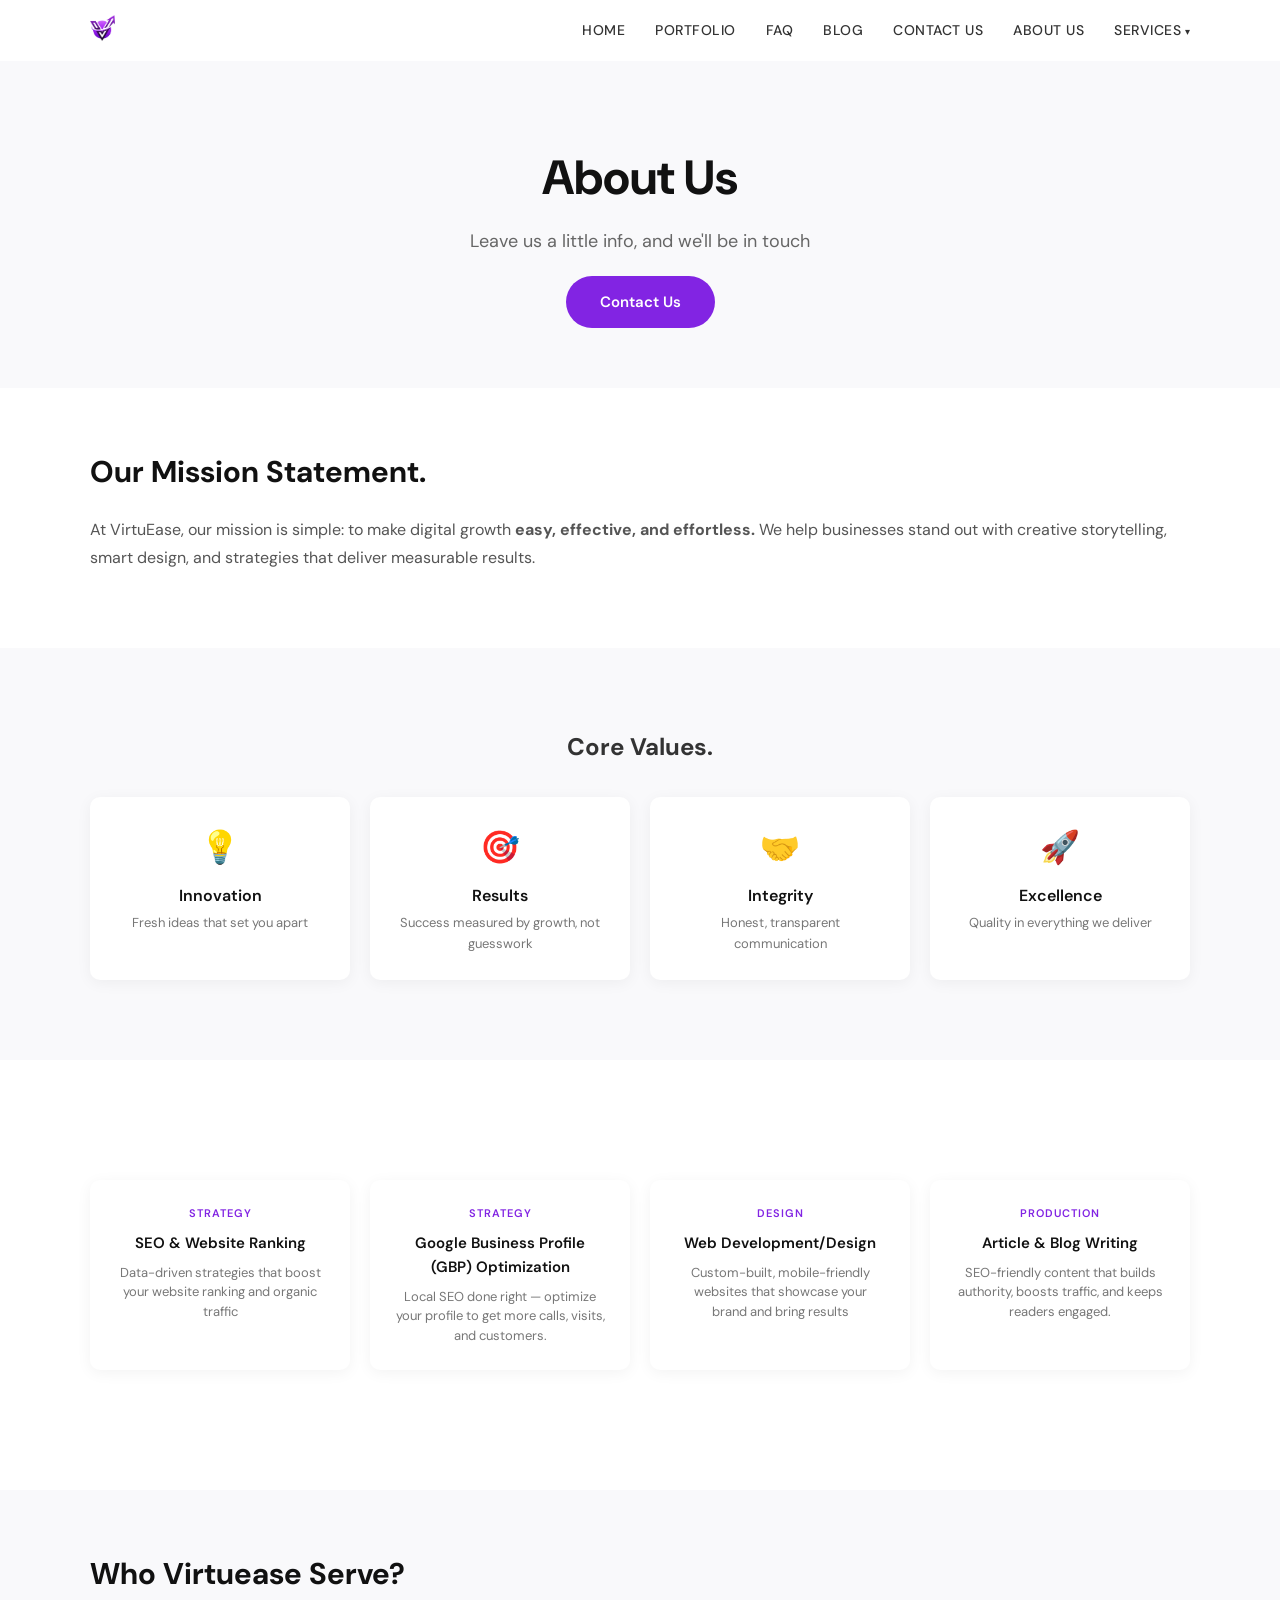
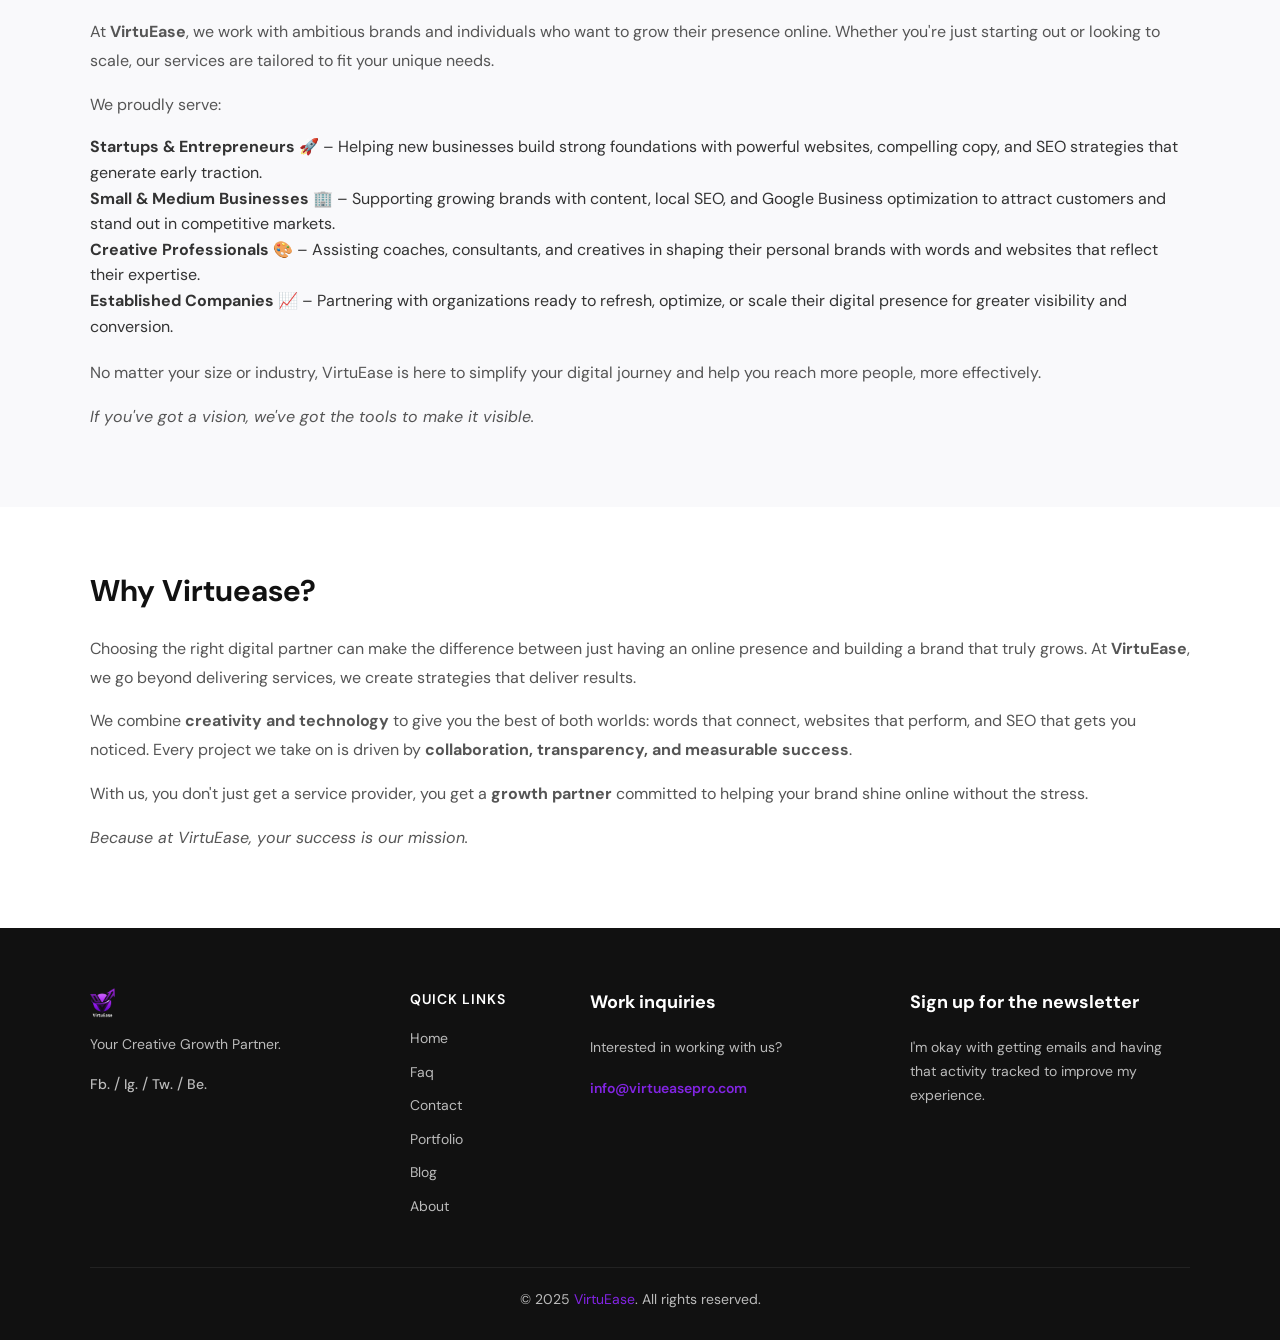
==== commit 2b372557: "Complete fresh rebuild matching original WordPress site exactly - simple clean design, no custom cur" ====
--- a/about.html
+++ b/about.html
@@ -1,221 +1,184 @@
 <!DOCTYPE html>
 <html lang="en">
 <head>
-    <meta charset="UTF-8">
-    <meta name="viewport" content="width=device-width, initial-scale=1.0">
-    <title>About VirtuEase| Your Partners in Local Business Growth</title>
-    <meta name="description" content="Learn how VirtuEase's creative growth approach helps businesses succeed. We are your dedicated partner for data-driven results in SEO and web design.">
-
-    <link rel="icon" type="image/png" sizes="32x32" href="assets/images/favicon-32.png">
-    <link rel="icon" type="image/png" sizes="192x192" href="assets/images/favicon-192.png">
-    <link rel="apple-touch-icon" sizes="180x180" href="assets/images/favicon-180.png">
-
-    <link rel="stylesheet" href="assets/css/style.css">
-    <link rel="stylesheet" href="https://cdnjs.cloudflare.com/ajax/libs/font-awesome/6.5.1/css/all.min.css">
-
-    <meta property="og:title" content="About VirtuEase| Your Partners in Local Business Growth">
-    <meta property="og:description" content="Learn how VirtuEase's creative growth approach helps businesses succeed. We are your dedicated partner for data-driven results in SEO and web design.">
-    <meta property="og:type" content="website">
-    <meta property="og:url" content="https://virtueasepro.com/about/">
-    <meta property="og:image" content="assets/images/logo.png">
+  <meta charset="UTF-8">
+  <meta name="viewport" content="width=device-width, initial-scale=1.0">
+  <title>About VirtuEase | Your Partners in Local Business Growth</title>
+  <meta name="description" content="Learn about VirtuEase - your creative digital growth partner. We help businesses shine online with SEO, web development, and content strategy.">
+  <link rel="preconnect" href="https://fonts.googleapis.com">
+  <link rel="preconnect" href="https://fonts.gstatic.com" crossorigin>
+  <link href="https://fonts.googleapis.com/css2?family=DM+Sans:opsz,wght@9..40,400;9..40,500;9..40,600;9..40,700&display=swap" rel="stylesheet">
+  <link rel="stylesheet" href="assets/css/style.css">
+  <link rel="icon" href="assets/images/favicon.ico">
 </head>
 <body>
 
-    <!-- Elements bar - Left side (scroll to top) -->
-    <ul class="elements-bar left">
-        <li>
-            <a href="#" class="scroll-top -undash -unlink -small-t vc_hidden-md vc_hidden-sm vc_hidden-xs">
-                <div class="scroll-top-bar">
-                    <div class="scroll-track"></div>
-                </div>
-                <div class="scroll-top-holder titles-typo">
-                    Scroll to top
-                </div>
-            </a>
-        </li>
+<header class="header">
+  <div class="container">
+    <a href="/" class="logo">
+      <img src="assets/images/logo.png" alt="VirtuEase">
+    </a>
+    <button class="mobile-toggle" aria-label="Menu">
+      <span></span><span></span><span></span>
+    </button>
+    <nav class="nav">
+      <a href="/" class="nav-link">Home</a>
+      <a href="/portfolio" class="nav-link">Portfolio</a>
+      <a href="/faq" class="nav-link">Faq</a>
+      <a href="/blog" class="nav-link">Blog</a>
+      <a href="/contact" class="nav-link">Contact Us</a>
+      <a href="/about" class="nav-link">About Us</a>
+      <div class="has-dropdown">
+        <a href="#">Services</a>
+        <div class="dropdown-menu">
+          <a href="/website-development">Website Development</a>
+          <a href="/seo-google-business-profile-optimization">SEO &amp; Google Business Profile Optimization</a>
+          <a href="/article-and-blog-writing">Article and Blog Writing</a>
+          <a href="/virtual-assistant">Virtual Assistant</a>
+        </div>
+      </div>
+    </nav>
+  </div>
+</header>
+
+<section class="page-hero">
+  <div class="container">
+    <h1>About Us</h1>
+    <p>Leave us a little info, and we'll be in touch</p>
+    <a href="mailto:admin@virtueasepro.com" class="btn btn-primary" style="margin-top:20px;">Contact Us</a>
+  </div>
+</section>
+
+<section class="about-section">
+  <div class="container">
+    <h2>Our Mission Statement.</h2>
+    <p>At VirtuEase, our mission is simple: to make digital growth <strong>easy, effective, and effortless.</strong> We help businesses stand out with creative storytelling, smart design, and strategies that deliver measurable results.</p>
+  </div>
+</section>
+
+<section class="section section-alt">
+  <div class="container">
+    <h2 style="text-align:center;margin-bottom:30px;">Core Values.</h2>
+    <div class="core-values">
+      <div class="core-value">
+        <div class="icon">💡</div>
+        <h4>Innovation</h4>
+        <p>Fresh ideas that set you apart</p>
+      </div>
+      <div class="core-value">
+        <div class="icon">🎯</div>
+        <h4>Results</h4>
+        <p>Success measured by growth, not guesswork</p>
+      </div>
+      <div class="core-value">
+        <div class="icon">🤝</div>
+        <h4>Integrity</h4>
+        <p>Honest, transparent communication</p>
+      </div>
+      <div class="core-value">
+        <div class="icon">🚀</div>
+        <h4>Excellence</h4>
+        <p>Quality in everything we deliver</p>
+      </div>
+    </div>
+  </div>
+</section>
+
+<section class="section">
+  <div class="container">
+    <div class="services-mini-grid">
+      <div class="service-mini-card">
+        <div class="tag">Strategy</div>
+        <h4>SEO &amp; Website Ranking</h4>
+        <p>Data-driven strategies that boost your website ranking and organic traffic</p>
+      </div>
+      <div class="service-mini-card">
+        <div class="tag">Strategy</div>
+        <h4>Google Business Profile (GBP) Optimization</h4>
+        <p>Local SEO done right — optimize your profile to get more calls, visits, and customers.</p>
+      </div>
+      <div class="service-mini-card">
+        <div class="tag">Design</div>
+        <h4>Web Development/Design</h4>
+        <p>Custom-built, mobile-friendly websites that showcase your brand and bring results</p>
+      </div>
+      <div class="service-mini-card">
+        <div class="tag">Production</div>
+        <h4>Article &amp; Blog Writing</h4>
+        <p>SEO-friendly content that builds authority, boosts traffic, and keeps readers engaged.</p>
+      </div>
+    </div>
+  </div>
+</section>
+
+<section class="about-section section-alt">
+  <div class="container">
+    <h2>Who Virtuease Serve?</h2>
+    <p>At <strong>VirtuEase</strong>, we work with ambitious brands and individuals who want to grow their presence online. Whether you're just starting out or looking to scale, our services are tailored to fit your unique needs.</p>
+    <p>We proudly serve:</p>
+    <ul style="margin-bottom:20px;">
+      <li><strong>Startups &amp; Entrepreneurs</strong> 🚀 &ndash; Helping new businesses build strong foundations with powerful websites, compelling copy, and SEO strategies that generate early traction.</li>
+      <li><strong>Small &amp; Medium Businesses</strong> 🏢 &ndash; Supporting growing brands with content, local SEO, and Google Business optimization to attract customers and stand out in competitive markets.</li>
+      <li><strong>Creative Professionals</strong> 🎨 &ndash; Assisting coaches, consultants, and creatives in shaping their personal brands with words and websites that reflect their expertise.</li>
+      <li><strong>Established Companies</strong> 📈 &ndash; Partnering with organizations ready to refresh, optimize, or scale their digital presence for greater visibility and conversion.</li>
     </ul>
+    <p>No matter your size or industry, VirtuEase is here to simplify your digital journey and help you reach more people, more effectively.</p>
+    <p><em>If you've got a vision, we've got the tools to make it visible.</em></p>
+  </div>
+</section>
 
-    <!-- Elements bar - Right side (social) -->
-    <ul class="elements-bar right">
-        <li>
-            <div class="social-bar">
-                <ul class="social-bar-holder titles-typo -small-t -unlist vc_hidden-md">
-                    <li>
-                        <a href="https://www.facebook.com/share/176NPPnCwD/?mibextid=wwXIfr" target="_blank" rel="noopener noreferrer">
-                            <i class="fab fa-facebook-f"></i>
-                        </a>
-                    </li>
-                    <li>
-                        <a href="https://www.facebook.com/share/176NPPnCwD/?mibextid=wwXIfr" target="_blank" rel="noopener noreferrer">
-                            <i class="fab fa-instagram"></i>
-                        </a>
-                    </li>
-                    <li>
-                        <a href="https://www.facebook.com/share/176NPPnCwD/?mibextid=wwXIfr" target="_blank" rel="noopener noreferrer">
-                            <i class="fab fa-twitter"></i>
-                        </a>
-                    </li>
-                </ul>
-            </div>
-        </li>
-    </ul>
+<section class="about-section">
+  <div class="container">
+    <h2>Why Virtuease?</h2>
+    <p>Choosing the right digital partner can make the difference between just having an online presence and building a brand that truly grows. At <strong>VirtuEase</strong>, we go beyond delivering services, we create strategies that deliver results.</p>
+    <p>We combine <strong>creativity and technology</strong> to give you the best of both worlds: words that connect, websites that perform, and SEO that gets you noticed. Every project we take on is driven by <strong>collaboration, transparency, and measurable success</strong>.</p>
+    <p>With us, you don't just get a service provider, you get a <strong>growth partner</strong> committed to helping your brand shine online without the stress.</p>
+    <p><em>Because at VirtuEase, your success is our mission.</em></p>
+  </div>
+</section>
 
-    <!-- Custom cursor elements -->
-    <div class="circle-cursor circle-cursor-outer"></div>
-    <div class="circle-cursor circle-cursor-inner">
-        <svg width="21" height="21" viewBox="0 0 21 21" fill="none" xmlns="http://www.w3.org/2000/svg">
-            <path d="M2.06055 0H20.0605V18H17.0605V5.12155L2.12132 20.0608L0 17.9395L14.9395 3H2.06055V0Z"/>
-        </svg>
+<footer class="footer">
+  <div class="container">
+    <div class="footer-grid">
+      <div>
+        <a href="/"><img src="assets/images/logo.png" alt="VirtuEase" style="height:30px;margin-bottom:15px;"></a>
+        <p>Your Creative Growth Partner.</p>
+        <div class="social">
+          <a href="https://www.facebook.com/share/176NPPnCwD/?mibextid=wwXIfr" target="_blank">Fb.</a> /
+          <a href="https://www.facebook.com/share/176NPPnCwD/?mibextid=wwXIfr" target="_blank">Ig.</a> /
+          <a href="https://www.facebook.com/share/176NPPnCwD/?mibextid=wwXIfr" target="_blank">Tw.</a> /
+          <a href="https://www.facebook.com/share/176NPPnCwD/?mibextid=wwXIfr" target="_blank">Be.</a>
+        </div>
+      </div>
+      <div>
+        <h4>Quick Links</h4>
+        <ul class="quick-links">
+          <li><a href="/">Home</a></li>
+          <li><a href="/faq">Faq</a></li>
+          <li><a href="/contact">Contact</a></li>
+          <li><a href="/portfolio">Portfolio</a></li>
+          <li><a href="/blog">Blog</a></li>
+          <li><a href="/about">About</a></li>
+        </ul>
+      </div>
+      <div>
+        <h3>Work inquiries</h3>
+        <p>Interested in working with us?</p>
+        <a href="mailto:info@virtueasepro.com" style="color:#8224e3;font-weight:600;">info@virtueasepro.com</a>
+      </div>
+      <div>
+        <h3>Sign up for the newsletter</h3>
+        <p>I'm okay with getting emails and having that activity tracked to improve my experience.</p>
+      </div>
     </div>
+    <div class="footer-bottom">
+      &copy; 2025 <a href="/">VirtuEase</a>. All rights reserved.
+    </div>
+  </div>
+</footer>
 
-    <header class="header">
-        <div class="container">
-            <a href="index.html" class="logo">
-                <img src="assets/images/logo.png" alt="VirtuEase Logo">
-            </a>
+<button class="scroll-top" aria-label="Scroll to top">&#8593;</button>
 
-            <nav class="nav">
-                <ul class="nav-list">
-                    <li class="nav-item"><a href="index.html" class="nav-link">Home</a></li>
-                    <li class="nav-item"><a href="portfolio.html" class="nav-link">Portfolio</a></li>
-                    <li class="nav-item"><a href="faq.html" class="nav-link">FAQ</a></li>
-                    <li class="nav-item"><a href="blog.html" class="nav-link">Blog</a></li>
-                    <li class="nav-item"><a href="contact.html" class="nav-link">Contact Us</a></li>
-                    <li class="nav-item"><a href="about.html" class="nav-link active">About Us</a></li>
-                    <li class="nav-item has-dropdown">
-                        <a href="#" class="nav-link">Services <i class="fas fa-chevron-down"></i></a>
-                        <ul class="dropdown">
-                            <li><a href="services.html#website-development">Website Development</a></li>
-                            <li><a href="services.html#seo-gbp">SEO & Google Business Profile Optimization</a></li>
-                            <li><a href="services.html#article-writing">Article and Blog Writing</a></li>
-                            <li><a href="services.html#virtual-assistant">Virtual Assistant</a></li>
-                        </ul>
-                    </li>
-                </ul>
-            </nav>
-
-            <a href="contact.html" class="btn btn-primary header-btn">Contact</a>
-
-            <button class="mobile-toggle" aria-label="Toggle menu">
-                <span class="hamburger"></span>
-            </button>
-        </div>
-    </header>
-
-    <main>
-        <section class="about-hero">
-            <div class="container">
-                <div class="about-hero-content">
-                    <h1 class="about-hero-title">About <span>Us</span></h1>
-                    <p class="about-hero-subtitle">Leave us a little info, and we'll be in touch</p>
-                    <a href="contact.html" class="btn btn-primary">Contact Us</a>
-                </div>
-            </div>
-        </section>
-
-        <section class="about-section">
-            <div class="container">
-                <div class="about-grid">
-                    <div class="about-left">
-                        <h3>Our Mission Statement.</h3>
-                        <p>At VirtuEase, our mission is simple: to make digital growth easy, effective, and effortless. We help businesses stand out with creative storytelling, smart design, and strategies that deliver measurable results</p>
-
-                        <h3>Core Values.</h3>
-                        <ul class="about-values-list">
-                            <li><strong>Innovation</strong> – Fresh ideas that set you apart</li>
-                            <li><strong>Results</strong> – Success measured by growth, not guesswork</li>
-                            <li><strong>Integrity</strong> – Honest, transparent communication</li>
-                            <li><strong>Excellence</strong> – Quality in everything we deliver</li>
-                        </ul>
-                    </div>
-
-                    <div class="about-center">
-                        <div class="about-center-image">
-                            <img src="assets/images/interior-office.jpg" alt="VirtuEase Office">
-                        </div>
-                    </div>
-
-                    <div class="about-right">
-                        <div class="about-right-item">
-                            <p class="about-strategy-label">Strategy</p>
-                            <div class="about-divider"></div>
-                            <h3>Seo & Website Ranking</h3>
-                            <p>Data-driven strategies that boost your website ranking and organic traffic</p>
-                        </div>
-
-                        <div class="about-spacer"></div>
-
-                        <div class="about-right-item">
-                            <p class="about-strategy-label">Strategy</p>
-                            <div class="about-divider"></div>
-                            <h3>Google Business Profile (GBP) Optimization</h3>
-                            <p>Local SEO done right — optimize your profile to get more calls, visits, and customers.</p>
-                        </div>
-
-                        <div class="about-spacer"></div>
-
-                        <div class="about-right-item">
-                            <p class="about-strategy-label">Strategy</p>
-                            <div class="about-divider"></div>
-                            <h3>Website Development/Design</h3>
-                            <p>Custom-built, mobile-friendly websites that showcase your brand and bring results</p>
-                        </div>
-
-                        <div class="about-spacer"></div>
-
-                        <div class="about-right-item">
-                            <p class="about-strategy-label">Strategy</p>
-                            <div class="about-divider"></div>
-                            <h3>Article and Blog Writing</h3>
-                            <p>SEO-friendly content that builds authority, boosts traffic, and keeps readers engaged.</p>
-                        </div>
-                    </div>
-                </div>
-            </div>
-        </section>
-
-    </main>
-
-    <footer class="footer">
-        <div class="container">
-            <div class="footer-grid">
-                <div class="footer-brand">
-                    <img src="assets/images/logo.png" alt="VirtuEase Logo" class="footer-logo">
-                    <h3 class="footer-title">VirtuEase</h3>
-                    <p class="footer-tagline">Your Creative Growth Partner</p>
-                </div>
-                <div class="footer-links">
-                    <h4>Quick Links</h4>
-                    <ul>
-                        <li><a href="index.html">Home</a></li>
-                        <li><a href="faq.html">FAQ</a></li>
-                        <li><a href="contact.html">Contact</a></li>
-                        <li><a href="portfolio.html">Portfolio</a></li>
-                        <li><a href="blog.html">Blog</a></li>
-                        <li><a href="services.html">Services</a></li>
-                        <li><a href="about.html">About</a></li>
-                    </ul>
-                </div>
-                <div class="footer-contact">
-                    <h4>Work Inquiries</h4>
-                    <p>Interested in working with us?</p>
-                    <a href="mailto:info@virtueasepro.com" class="footer-email">info@virtueasepro.com</a>
-                </div>
-                <div class="footer-social">
-                    <h4>Follow Us</h4>
-                    <div class="social-links">
-                        <a href="https://www.facebook.com/share/176NPPnCwD/?mibextid=wwXIfr" target="_blank" rel="noopener noreferrer"><i class="fab fa-facebook-f"></i></a>
-                        <a href="https://www.facebook.com/share/176NPPnCwD/?mibextid=wwXIfr" target="_blank" rel="noopener noreferrer"><i class="fab fa-instagram"></i></a>
-                        <a href="https://www.facebook.com/share/176NPPnCwD/?mibextid=wwXIfr" target="_blank" rel="noopener noreferrer"><i class="fab fa-twitter"></i></a>
-                    </div>
-                </div>
-            </div>
-            <div class="footer-bottom">
-                <p>&copy; 2025 VirtuEase. All rights reserved.</p>
-            </div>
-        </div>
-    </footer>
-
-    <script src="assets/js/main.js"></script>
+<script src="assets/js/main.js"></script>
 </body>
 </html>
--- a/assets/css/style.css
+++ b/assets/css/style.css
@@ -1,34 +1,20 @@
-@import url('https://fonts.googleapis.com/css2?family=DM+Sans:ital,opsz,wght@0,9..40,100..1000;1,9..40,100..1000&display=swap');
-
 * {
   margin: 0;
   padding: 0;
   box-sizing: border-box;
 }
 
-html {
-  scroll-behavior: smooth;
-  font-size: 16px;
-  -webkit-font-smoothing: antialiased;
-}
-
 body {
   font-family: 'DM Sans', sans-serif;
-  font-weight: 400;
+  color: #333;
   line-height: 1.6;
-  color: #ffffff;
-  background-color: #000000;
   overflow-x: hidden;
-}
-
-ul, ol {
-  list-style: none;
 }
 
 a {
   text-decoration: none;
   color: inherit;
-  transition: all 0.3s ease;
+  transition: .3s;
 }
 
 img {
@@ -37,2345 +23,1001 @@
   display: block;
 }
 
-button {
-  font-family: inherit;
-  cursor: pointer;
-  border: none;
-  outline: none;
-}
-
-input, textarea {
-  font-family: inherit;
-  outline: none;
-  border: none;
-}
-
-:root {
-  --primary: #8224e3;
-  --primary-hover: #9344e2;
-  --bg-body: #000000;
-  --bg-footer: #0e0019;
-  --bg-header: #000000;
-  --bg-card: linear-gradient(180deg, #390D61 0%, #000000 100%);
-  --text-white: #ffffff;
-  --text-gray: #a0a0a0;
-  --text-light-gray: #c0c0c0;
-  --border-radius: 8px;
-  --container-max: 1344px;
-  --container-padding: 20px;
-  --transition: all 0.3s ease;
-}
-
-h1, h2, h3, h4, h5, h6 {
-  font-weight: 700;
-  line-height: 1.2;
-  color: var(--text-white);
-}
-
-h1 { font-size: clamp(2.5rem, 6vw, 4.5rem); letter-spacing: -0.02em; }
-h2 { font-size: clamp(2rem, 4vw, 3rem); letter-spacing: -0.01em; }
-h3 { font-size: clamp(1.3rem, 2.5vw, 1.75rem); font-weight: 600; }
-h4 { font-size: 1.25rem; font-weight: 600; }
-h5 { font-size: 1.1rem; font-weight: 600; }
-
-p {
-  font-size: 1rem;
-  color: var(--text-gray);
-  line-height: 1.7;
-}
-
-a:hover { color: var(--primary-hover); }
-
-/* ============================================
-   CONTAINER
-   ============================================ */
+ul { list-style: none; }
 
 .container {
-  width: 100%;
-  max-width: var(--container-max);
+  max-width: 1140px;
   margin: 0 auto;
-  padding: 0 var(--container-padding);
-}
-
-/* ============================================
-   ELEMENTS BAR (Scroll to top, Social)
-   ============================================ */
-
-.elements-bar {
-  position: fixed;
-  left: 20px;
-  z-index: 1001;
-  display: flex;
-  flex-direction: column;
-  gap: 15px;
-  padding: 15px 0;
-}
-
-.elements-bar.left {
-  top: 50%;
-  transform: translateY(-50%);
-  background: rgba(15, 15, 15, 0.8);
-  border: 1px solid rgba(255, 255, 255, 0.06);
-  border-radius: 60px;
-  backdrop-filter: blur(10px);
-  padding: 20px 12px;
-}
-
-.elements-bar.right {
-  right: 20px;
-  top: 50%;
-  transform: translateY(-50%);
-  background: rgba(15, 15, 15, 0.8);
-  border: 1px solid rgba(255, 255, 255, 0.06);
-  border-radius: 60px;
-  backdrop-filter: blur(10px);
-  padding: 20px 12px;
-}
-
-.elements-bar li {
-  width: 40px;
-  height: 40px;
-  display: flex;
-  align-items: center;
-  justify-content: center;
-}
-
-.elements-bar a {
-  width: 40px;
-  height: 40px;
-  display: flex;
-  align-items: center;
-  justify-content: center;
-  border-radius: 50%;
-  border: 1px solid rgba(255, 255, 255, 0.1);
-  color: var(--text-gray);
-  transition: all 0.3s ease;
-}
-
-.elements-bar a:hover {
-  background: var(--primary);
-  border-color: var(--primary);
-  transform: translateY(-3px);
-  color: var(--text-white);
-}
-
-.elements-bar a i {
-  font-size: 1rem;
-}
-
-/* Scroll to top button */
-.scroll-top {
-  display: flex;
-  flex-direction: column;
-  align-items: center;
-  gap: 8px;
-}
-
-.scroll-top-bar {
-  width: 2px;
-  height: 40px;
-  background: rgba(255, 255, 255, 0.2);
-  border-radius: 2px;
-  position: relative;
-  overflow: hidden;
-}
-
-.scroll-track {
-  position: absolute;
-  top: 0;
-  left: 0;
-  width: 100%;
-  height: 100%;
-  background: var(--primary);
-  transform-origin: top;
-  transform: scaleY(0);
-  transition: transform 0.1s ease;
-}
-
-.scroll-track.active {
-  transform: scaleY(1);
-}
-
-.scroll-top-holder {
-  font-size: 0.7rem;
-  color: var(--text-gray);
-  white-space: nowrap;
-  transform: rotate(-90deg);
-  letter-spacing: 1px;
-  font-weight: 500;
-}
-
-/* Social bar */
-.social-bar-holder {
-  display: flex;
-  flex-direction: column;
-  gap: 12px;
-}
-
-/* ============================================
-   CUSTOM CURSOR
-   ============================================ */
-
-.circle-cursor {
-  position: fixed;
-  top: 0;
-  left: 0;
-  width: 30px;
-  height: 30px;
-  border: 1px solid var(--primary);
-  border-radius: 50%;
-  pointer-events: none;
-  z-index: 9999;
-  transform: translate(-50%, -50%);
-  transition: width 0.3s, height 0.3s, background-color 0.3s, border-color 0.3s;
-}
-
-.circle-cursor-inner {
-  position: fixed;
-  top: 0;
-  left: 0;
-  width: 6px;
-  height: 6px;
-  background: var(--primary);
-  border-radius: 50%;
-  pointer-events: none;
-  z-index: 10000;
-  transform: translate(-50%, -50%);
-}
-
-/* Cursor states */
-.circle-cursor.hover {
-  width: 60px;
-  height: 60px;
-  background: rgba(130, 36, 227, 0.1);
-  border-color: rgba(130, 36, 227, 0.5);
-}
-
-.circle-cursor.dragging {
-  width: 40px;
-  height: 40px;
-  background: rgba(255, 255, 255, 0.2);
-  border-color: #ffffff;
-}
-
-/* ============================================
-   HEADER
-   ============================================ */
-
+  padding: 0 20px;
+}
+
+/* ===== HEADER ===== */
 .header {
   position: fixed;
   top: 0;
   left: 0;
   width: 100%;
-  z-index: 1000;
-  background-color: var(--bg-header);
-  transition: all 0.4s ease;
-  border-bottom: 1px solid rgba(255, 255, 255, 0.06);
+  z-index: 100;
   padding: 15px 0;
-}
-
-.header-wrap {
+  background: #fff;
+  border-bottom: 1px solid transparent;
+  transition: .3s;
+}
+
+.header.scrolled {
+  box-shadow: 0 2px 20px rgba(0,0,0,.08);
+}
+
+.header .container {
   display: flex;
   align-items: center;
   justify-content: space-between;
 }
 
-.header-wrap-inner {
-  display: flex;
-  align-items: center;
-  justify-content: space-between;
-  width: 100%;
-}
-
-.left-part, .right-part {
-  display: flex;
-  align-items: center;
-}
-
-.branding {
-  margin-right: 40px;
-}
-
 .logo img {
-  height: 50px;
-  width: auto;
-  transition: transform 0.3s ease;
-}
-
-.logo img:hover {
-  transform: scale(1.05);
-}
-
-.logo-mobile, .logo-sticky, .logo-sticky-mobile, .logo-dynamic {
-  display: none;
-}
-
-/* Navigation */
+  height: 30px;
+}
+
 .nav {
   display: flex;
   align-items: center;
-  margin-right: 30px;
-}
-
-.nav-list {
-  display: flex;
-  align-items: center;
-  gap: 32px;
-  margin: 0;
-}
-
-.nav-item {
-  position: relative;
-}
-
-.nav-link {
-  font-size: 0.95rem;
+  gap: 30px;
+}
+
+.nav a {
+  font-size: 14px;
   font-weight: 500;
-  color: var(--text-light-gray);
-  transition: all 0.3s ease;
-  display: inline-block;
-  padding: 8px 0;
-  position: relative;
-}
-
-.nav-link:hover,
-.nav-link.active {
-  color: var(--text-white);
-}
-
-.nav-link::after {
-  content: '';
-  position: absolute;
-  bottom: -4px;
-  left: 0;
-  width: 0;
-  height: 2px;
-  background-color: var(--primary);
-  transition: width 0.3s ease;
-}
-
-.nav-link:hover::after,
-.nav-link.active::after {
-  width: 100%;
-}
-
-/* Dropdown */
+  color: #333;
+  text-transform: uppercase;
+  letter-spacing: .5px;
+}
+
+.nav a:hover { color: #8224e3; }
+
 .has-dropdown {
   position: relative;
 }
 
-.dropdown {
+.has-dropdown > a::after {
+  content: ' ▾';
+  font-size: 10px;
+}
+
+.dropdown-menu {
   position: absolute;
   top: 100%;
   left: 0;
+  background: #fff;
   min-width: 280px;
-  background: #111;
-  border: 1px solid rgba(255, 255, 255, 0.08);
-  border-radius: var(--border-radius);
-  padding: 12px 0;
+  box-shadow: 0 10px 40px rgba(0,0,0,.1);
   opacity: 0;
   visibility: hidden;
   transform: translateY(10px);
-  transition: all 0.3s ease;
-  z-index: 1001;
-  margin-top: 10px;
-}
-
-.has-dropdown:hover .dropdown {
+  transition: .3s;
+  z-index: 200;
+  padding: 10px 0;
+}
+
+.has-dropdown.open .dropdown-menu,
+.has-dropdown:hover .dropdown-menu {
   opacity: 1;
   visibility: visible;
   transform: translateY(0);
 }
 
-.dropdown li a {
+.dropdown-menu a {
   display: block;
   padding: 10px 20px;
-  font-size: 0.9rem;
-  color: var(--text-gray);
-  transition: all 0.3s ease;
-}
-
-.dropdown li a:hover {
-  background: rgba(130, 36, 227, 0.1);
-  color: var(--text-white);
-  padding-left: 24px;
-}
-
-/* Header Button */
-.header-btn {
-  padding: 10px 28px;
-  font-size: 0.9rem;
-  margin-left: 20px;
-}
-
-/* Mobile Toggle */
+  text-transform: none;
+  font-size: 14px;
+  color: #555;
+  border-left: 3px solid transparent;
+}
+
+.dropdown-menu a:hover {
+  color: #8224e3;
+  border-left-color: #8224e3;
+  background: #fafafa;
+}
+
 .mobile-toggle {
   display: none;
+  flex-direction: column;
+  gap: 5px;
+  cursor: pointer;
+  padding: 5px;
   background: none;
-  padding: 5px;
-  z-index: 1001;
-}
-
-.hamburger {
+  border: none;
+}
+
+.mobile-toggle span {
   display: block;
-  width: 26px;
+  width: 25px;
   height: 2px;
-  background-color: var(--text-white);
+  background: #333;
+  transition: .3s;
+}
+
+.mobile-toggle.active span:nth-child(1) {
+  transform: rotate(45deg) translate(5px,5px);
+}
+
+.mobile-toggle.active span:nth-child(2) {
+  opacity: 0;
+}
+
+.mobile-toggle.active span:nth-child(3) {
+  transform: rotate(-45deg) translate(5px,-5px);
+}
+
+/* ===== HERO ===== */
+.page-hero {
+  padding: 140px 0 60px;
+  text-align: center;
+  background: #f9f9fb;
+}
+
+.page-hero h1 {
+  font-size: 48px;
+  font-weight: 700;
+  color: #111;
+  margin-bottom: 10px;
+}
+
+.page-hero p {
+  font-size: 18px;
+  color: #666;
+}
+
+.hero-section {
+  padding: 160px 0 100px;
+  text-align: center;
+  background: linear-gradient(135deg, #f5f0ff 0%, #f9f9fb 100%);
+}
+
+.hero-section h1 {
+  font-size: 52px;
+  font-weight: 700;
+  color: #111;
+  margin-bottom: 15px;
+  line-height: 1.2;
+}
+
+.hero-section h1 strong {
+  color: #8224e3;
+}
+
+.hero-section p {
+  font-size: 18px;
+  color: #555;
+  max-width: 700px;
+  margin: 0 auto 30px;
+}
+
+.hero-buttons {
+  display: flex;
+  gap: 15px;
+  justify-content: center;
+  flex-wrap: wrap;
+}
+
+.btn {
+  display: inline-block;
+  padding: 14px 34px;
+  border-radius: 30px;
+  font-size: 15px;
+  font-weight: 600;
+  cursor: pointer;
+  transition: .3s;
+  border: none;
+}
+
+.btn-primary {
+  background: #8224e3;
+  color: #fff;
+}
+
+.btn-primary:hover {
+  background: #6a1cba;
+  transform: translateY(-2px);
+}
+
+.btn-outline {
+  background: transparent;
+  color: #8224e3;
+  border: 2px solid #8224e3;
+}
+
+.btn-outline:hover {
+  background: #8224e3;
+  color: #fff;
+}
+
+/* ===== SECTIONS ===== */
+.section {
+  padding: 80px 0;
+}
+
+.section-alt {
+  background: #f9f9fb;
+}
+
+.section-title {
+  text-align: center;
+  margin-bottom: 50px;
+}
+
+.section-title h2 {
+  font-size: 36px;
+  font-weight: 700;
+  color: #111;
+  margin-bottom: 8px;
+}
+
+.section-title p {
+  font-size: 17px;
+  color: #777;
+}
+
+.section-title .subtitle {
+  font-size: 14px;
+  color: #8224e3;
+  font-weight: 600;
+  text-transform: uppercase;
+  letter-spacing: 2px;
+  margin-bottom: 10px;
+}
+
+/* ===== WHY CHOOSE US CARDS ===== */
+.why-grid {
+  display: grid;
+  grid-template-columns: repeat(4, 1fr);
+  gap: 30px;
+}
+
+.why-card {
+  background: #fff;
+  padding: 35px 25px;
+  border-radius: 12px;
+  box-shadow: 0 5px 25px rgba(0,0,0,.05);
+  transition: .3s;
+  text-align: center;
+}
+
+.why-card:hover {
+  transform: translateY(-5px);
+  box-shadow: 0 10px 35px rgba(0,0,0,.1);
+}
+
+.why-card h3 {
+  font-size: 18px;
+  font-weight: 700;
+  color: #111;
+  margin-bottom: 12px;
+}
+
+.why-card p {
+  font-size: 14px;
+  color: #666;
+  line-height: 1.7;
+}
+
+/* ===== SERVICES SECTION (HOME) ===== */
+.services-grid {
+  display: grid;
+  grid-template-columns: repeat(4, 1fr);
+  gap: 25px;
+}
+
+.service-card {
+  background: #fff;
+  padding: 35px 20px;
+  border-radius: 12px;
+  box-shadow: 0 5px 25px rgba(0,0,0,.05);
+  text-align: center;
+  transition: .3s;
+}
+
+.service-card:hover {
+  transform: translateY(-5px);
+  box-shadow: 0 10px 35px rgba(0,0,0,.1);
+}
+
+.service-card h4 {
+  font-size: 15px;
+  font-weight: 600;
+  color: #111;
+  margin-bottom: 10px;
+}
+
+.service-card p {
+  font-size: 13px;
+  color: #777;
+  line-height: 1.6;
+}
+
+/* ===== EXPERTISE ===== */
+.expertise-content {
+  max-width: 800px;
+  margin: 0 auto;
+  text-align: center;
+}
+
+.expertise-content p {
+  font-size: 16px;
+  color: #555;
+  line-height: 1.8;
+  margin-bottom: 20px;
+}
+
+/* ===== CTA ===== */
+.cta-section {
+  background: #8224e3;
+  padding: 80px 0;
+  text-align: center;
+  color: #fff;
+}
+
+.cta-section h2 {
+  font-size: 36px;
+  font-weight: 700;
+  margin-bottom: 15px;
+}
+
+.cta-section p {
+  font-size: 17px;
+  opacity: .9;
+  margin-bottom: 30px;
+  max-width: 600px;
+  margin-left: auto;
+  margin-right: auto;
+}
+
+.cta-section .btn-primary {
+  background: #fff;
+  color: #8224e3;
+}
+
+.cta-section .btn-primary:hover {
+  background: #f0f0f0;
+  transform: translateY(-2px);
+}
+
+/* ===== STATS ===== */
+.stats-grid {
+  display: grid;
+  grid-template-columns: repeat(3, 1fr);
+  gap: 30px;
+  text-align: center;
+}
+
+.stat-item h3 {
+  font-size: 42px;
+  font-weight: 700;
+  color: #8224e3;
+  margin-bottom: 5px;
+}
+
+.stat-item .stat-label {
+  font-size: 14px;
+  color: #777;
+  max-width: 250px;
+  margin: 0 auto;
+  line-height: 1.5;
+}
+
+/* ===== TESTIMONIALS ===== */
+.testimonials-grid {
+  display: grid;
+  grid-template-columns: repeat(4, 1fr);
+  gap: 25px;
+}
+
+.testimonial-card {
+  background: #fff;
+  padding: 30px;
+  border-radius: 12px;
+  box-shadow: 0 5px 25px rgba(0,0,0,.05);
+}
+
+.testimonial-card .name {
+  font-weight: 700;
+  color: #111;
+  margin-bottom: 3px;
+  font-size: 14px;
+}
+
+.testimonial-card .title {
+  font-size: 12px;
+  color: #8224e3;
+  margin-bottom: 12px;
+}
+
+.testimonial-card p {
+  font-size: 13px;
+  color: #666;
+  line-height: 1.7;
+  font-style: italic;
+}
+
+/* ===== ABOUT PAGE ===== */
+.about-section {
+  padding: 60px 0;
+}
+
+.about-section h2 {
+  font-size: 30px;
+  font-weight: 700;
+  color: #111;
+  margin-bottom: 20px;
+}
+
+.about-section p {
+  font-size: 16px;
+  color: #555;
+  line-height: 1.8;
+  margin-bottom: 15px;
+}
+
+.core-values {
+  display: grid;
+  grid-template-columns: repeat(4, 1fr);
+  gap: 20px;
+  margin-top: 30px;
+}
+
+.core-value {
+  background: #fff;
+  padding: 25px;
+  border-radius: 10px;
+  box-shadow: 0 3px 15px rgba(0,0,0,.05);
+  text-align: center;
+}
+
+.core-value .icon {
+  font-size: 32px;
+  margin-bottom: 10px;
+}
+
+.core-value h4 {
+  font-size: 16px;
+  font-weight: 600;
+  color: #111;
+  margin-bottom: 5px;
+}
+
+.core-value p {
+  font-size: 13px;
+  color: #777;
+}
+
+/* ===== SERVICES GRID (ABOUT PAGE) ===== */
+.services-mini-grid {
+  display: grid;
+  grid-template-columns: repeat(4, 1fr);
+  gap: 20px;
+  margin: 40px 0;
+}
+
+.service-mini-card {
+  background: #fff;
+  padding: 25px;
+  border-radius: 10px;
+  box-shadow: 0 3px 15px rgba(0,0,0,.05);
+  text-align: center;
+}
+
+.service-mini-card .tag {
+  font-size: 11px;
+  color: #8224e3;
+  text-transform: uppercase;
+  letter-spacing: 1px;
+  font-weight: 600;
+  margin-bottom: 8px;
+}
+
+.service-mini-card h4 {
+  font-size: 15px;
+  font-weight: 600;
+  color: #111;
+  margin-bottom: 8px;
+}
+
+.service-mini-card p {
+  font-size: 13px;
+  color: #777;
+  line-height: 1.5;
+}
+
+/* ===== PORTFOLIO ===== */
+.portfolio-grid {
+  display: grid;
+  grid-template-columns: repeat(3, 1fr);
+  gap: 25px;
+}
+
+.portfolio-item {
+  background: #fff;
+  border-radius: 12px;
+  overflow: hidden;
+  box-shadow: 0 5px 25px rgba(0,0,0,.05);
+  transition: .3s;
+}
+
+.portfolio-item:hover {
+  transform: translateY(-5px);
+  box-shadow: 0 10px 35px rgba(0,0,0,.1);
+}
+
+.portfolio-item img {
+  width: 100%;
+  height: 220px;
+  object-fit: cover;
+}
+
+.portfolio-item .info {
+  padding: 20px;
+}
+
+.portfolio-item .info h3 {
+  font-size: 16px;
+  font-weight: 600;
+  color: #111;
+  margin-bottom: 8px;
+}
+
+.portfolio-item .info .cats {
+  font-size: 12px;
+  color: #8224e3;
+  margin-bottom: 10px;
+}
+
+.portfolio-item .info .cats a {
+  color: #8224e3;
+}
+
+.portfolio-item .info .cats a:hover {
+  text-decoration: underline;
+}
+
+.portfolio-item .info .link {
+  font-size: 13px;
+  font-weight: 600;
+  color: #8224e3;
+}
+
+/* ===== FAQ ===== */
+.faq-section {
+  max-width: 800px;
+  margin: 0 auto;
+  padding: 60px 20px;
+}
+
+.faq-item {
+  border-bottom: 1px solid #eee;
+  padding: 20px 0;
+}
+
+.faq-question {
+  display: flex;
+  justify-content: space-between;
+  align-items: center;
+  cursor: pointer;
+  font-size: 16px;
+  font-weight: 600;
+  color: #111;
+}
+
+.faq-question::after {
+  content: '+';
+  font-size: 22px;
+  color: #8224e3;
+  transition: .3s;
+}
+
+.faq-item.active .faq-question::after {
+  content: '−';
+}
+
+.faq-answer {
+  max-height: 0;
+  overflow: hidden;
+  transition: max-height .3s ease;
+  color: #666;
+  font-size: 15px;
+  line-height: 1.7;
+}
+
+.faq-item.active .faq-answer {
+  max-height: 500px;
+  padding-top: 15px;
+}
+
+.faq-answer p { margin-bottom: 8px; }
+
+/* ===== BLOG ===== */
+.blog-intro {
+  text-align: center;
+  padding: 40px 0;
+}
+
+.blog-intro h2 {
+  font-size: 30px;
+  font-weight: 700;
+  color: #111;
+  margin-bottom: 10px;
+}
+
+.blog-intro p {
+  font-size: 16px;
+  color: #777;
+  max-width: 600px;
+  margin: 0 auto;
+}
+
+/* ===== CONTACT ===== */
+.contact-split {
+  display: grid;
+  grid-template-columns: 1fr 1fr;
+  gap: 50px;
+  padding: 60px 0;
+}
+
+.contact-info h2 {
+  font-size: 28px;
+  font-weight: 700;
+  color: #111;
+  margin-bottom: 15px;
+}
+
+.contact-info p {
+  color: #666;
+  margin-bottom: 20px;
+}
+
+.contact-info .info-item {
+  margin-bottom: 15px;
+}
+
+.contact-info .info-item strong {
+  color: #111;
+  display: block;
+  margin-bottom: 3px;
+}
+
+.contact-info .info-item a {
+  color: #8224e3;
+}
+
+.contact-info .info-item a:hover {
+  text-decoration: underline;
+}
+
+.contact-form label {
+  display: block;
+  font-size: 14px;
+  font-weight: 600;
+  color: #333;
+  margin-bottom: 5px;
+}
+
+.contact-form input,
+.contact-form textarea,
+.contact-form select {
+  width: 100%;
+  padding: 12px 15px;
+  border: 1px solid #ddd;
+  border-radius: 6px;
+  font-family: inherit;
+  font-size: 14px;
+  margin-bottom: 18px;
+  transition: .3s;
+}
+
+.contact-form input:focus,
+.contact-form textarea:focus {
+  outline: none;
+  border-color: #8224e3;
+}
+
+.contact-form textarea {
+  height: 120px;
+  resize: vertical;
+}
+
+.contact-form button {
+  width: 100%;
+  padding: 14px;
+  background: #8224e3;
+  color: #fff;
+  border: none;
+  border-radius: 6px;
+  font-size: 16px;
+  font-weight: 600;
+  cursor: pointer;
+  transition: .3s;
+}
+
+.contact-form button:hover {
+  background: #6a1cba;
+}
+
+.budget-options {
+  display: flex;
+  flex-wrap: wrap;
+  gap: 10px;
+  margin-bottom: 18px;
+}
+
+.budget-options label {
+  display: inline-block;
+  padding: 8px 18px;
+  border: 1px solid #ddd;
+  border-radius: 20px;
+  font-size: 13px;
+  cursor: pointer;
+  transition: .3s;
+  font-weight: 400;
+}
+
+.budget-options input[type="radio"] {
+  display: none;
+}
+
+.budget-options input[type="radio"]:checked + label {
+  background: #8224e3;
+  color: #fff;
+  border-color: #8224e3;
+}
+
+.budget-options label:hover {
+  border-color: #8224e3;
+}
+
+/* ===== SERVICE DETAIL PAGES ===== */
+.service-detail {
+  padding: 60px 0;
+}
+
+.service-detail h1 {
+  font-size: 32px;
+  font-weight: 700;
+  color: #111;
+  margin-bottom: 15px;
+  line-height: 1.3;
+}
+
+.service-detail h1 span {
+  display: block;
+}
+
+.service-detail > p {
+  font-size: 16px;
+  color: #555;
+  line-height: 1.8;
+  margin-bottom: 30px;
+  max-width: 800px;
+}
+
+.service-detail h2 {
+  font-size: 24px;
+  font-weight: 700;
+  color: #111;
+  margin: 40px 0 20px;
+}
+
+.service-detail h3 {
+  font-size: 18px;
+  font-weight: 600;
+  color: #111;
+  margin: 25px 0 10px;
+}
+
+.service-detail ul {
+  margin-bottom: 20px;
+}
+
+.service-detail ul li {
+  font-size: 15px;
+  color: #555;
+  padding: 6px 0;
+  padding-left: 20px;
   position: relative;
-  transition: all 0.3s ease;
-  border-radius: 2px;
-}
-
-.hamburger::before,
-.hamburger::after {
-  content: '';
+  line-height: 1.6;
+}
+
+.service-detail ul li::before {
+  content: '•';
+  color: #8224e3;
   position: absolute;
-  width: 26px;
-  height: 2px;
-  background-color: var(--text-white);
-  border-radius: 2px;
-  transition: all 0.3s ease;
-}
-
-.hamburger::before { top: -8px; }
-.hamburger::after { top: 8px; }
-
-.mobile-toggle.active .hamburger {
-  background: transparent;
-}
-
-.mobile-toggle.active .hamburger::before {
-  top: 0;
-  transform: rotate(45deg);
-}
-
-.mobile-toggle.active .hamburger::after {
-  top: 0;
-  transform: rotate(-45deg);
-}
-
-/* ============================================
-   BUTTONS
-   ============================================ */
-
-.btn {
-  display: inline-flex;
-  align-items: center;
-  justify-content: center;
-  gap: 8px;
-  padding: 14px 32px;
-  border-radius: var(--border-radius);
-  font-size: 0.95rem;
-  font-weight: 600;
-  transition: all 0.3s ease;
+  left: 0;
+  font-weight: bold;
+}
+
+.service-detail strong {
+  color: #111;
+}
+
+.service-detail .btn {
+  margin-top: 20px;
+}
+
+/* ===== FOOTER ===== */
+.footer {
+  background: #111;
+  color: #bbb;
+  padding: 60px 0 30px;
+}
+
+.footer-grid {
+  display: grid;
+  grid-template-columns: 2fr 1fr 2fr 2fr;
+  gap: 40px;
+  margin-bottom: 40px;
+}
+
+.footer h3 {
+  color: #fff;
+  font-size: 18px;
+  margin-bottom: 20px;
+}
+
+.footer h4 {
+  color: #fff;
+  font-size: 14px;
+  font-weight: 600;
+  margin-bottom: 15px;
+  text-transform: uppercase;
+  letter-spacing: 1px;
+}
+
+.footer p {
+  font-size: 14px;
+  line-height: 1.7;
+  margin-bottom: 15px;
+}
+
+.footer a {
+  color: #bbb;
+  font-size: 14px;
+}
+
+.footer a:hover {
+  color: #8224e3;
+}
+
+.footer .social a {
+  font-size: 14px;
+  font-weight: 500;
+}
+
+.footer .quick-links li {
+  margin-bottom: 8px;
+}
+
+.footer .quick-links a {
+  font-size: 14px;
+}
+
+.footer-bottom {
+  border-top: 1px solid #222;
+  padding-top: 20px;
+  text-align: center;
+  font-size: 14px;
+}
+
+.footer-bottom a {
+  color: #8224e3;
+}
+
+/* ===== SCROLL TO TOP ===== */
+.scroll-top {
+  position: fixed;
+  bottom: 30px;
+  right: 30px;
+  width: 40px;
+  height: 40px;
+  background: #8224e3;
+  color: #fff;
+  border: none;
+  border-radius: 50%;
   cursor: pointer;
-  white-space: nowrap;
-  position: relative;
-  overflow: hidden;
-  z-index: 1;
-}
-
-.btn::before {
-  content: '';
-  position: absolute;
-  top: 0;
-  left: -100%;
-  width: 100%;
-  height: 100%;
-  background: linear-gradient(90deg, transparent, rgba(255, 255, 255, 0.2), transparent);
-  transition: all 0.6s ease;
-  z-index: -1;
-}
-
-.btn:hover::before {
-  left: 100%;
-}
-
-.btn-primary {
-  background-color: var(--primary);
-  color: var(--text-white);
-  border: 2px solid var(--primary);
-  box-shadow: 0 4px 15px rgba(130, 36, 227, 0.3);
-}
-
-.btn-primary:hover {
-  background-color: var(--primary-hover);
-  border-color: var(--primary-hover);
-  color: var(--text-white);
-  transform: translateY(-2px);
-  box-shadow: 0 8px 30px rgba(130, 36, 227, 0.35);
-}
-
-.btn-outline {
-  background-color: transparent;
-  color: var(--text-white);
-  border: 2px solid rgba(255, 255, 255, 0.3);
-}
-
-.btn-outline:hover {
-  background-color: var(--text-white);
-  color: #000000;
-  border-color: var(--text-white);
-  transform: translateY(-2px);
-}
-
-/* ============================================
-   HERO SECTIONS
-   ============================================ */
-
-.hero {
-  position: relative;
-  min-height: 100vh;
+  font-size: 18px;
   display: flex;
   align-items: center;
   justify-content: center;
-  text-align: center;
-  background: linear-gradient(180deg, #000000 0%, #0a001a 40%, #120020 70%, #000000 100%);
-  overflow: hidden;
-  padding-top: 80px;
-  padding-bottom: 80px;
-}
-
-.hero::before {
-  content: '';
-  position: absolute;
-  top: 50%;
-  left: 50%;
-  transform: translate(-50%, -50%);
-  width: 800px;
-  height: 800px;
-  background: radial-gradient(circle, rgba(130, 36, 227, 0.15) 0%, transparent 70%);
-  pointer-events: none;
-}
-
-.hero-content {
-  position: relative;
-  z-index: 1;
-  max-width: 900px;
-  padding: 0 var(--container-padding);
-}
-
-.hero-title {
-  margin-bottom: 25px;
-  color: var(--text-white);
-}
-
-.typing-text {
-  color: var(--primary);
-  border-right: 3px solid var(--primary);
-  padding-right: 5px;
-  animation: blink-caret 0.8s step-end infinite;
-  font-weight: 700;
-}
-
-@keyframes blink-caret {
-  from, to { border-color: transparent; }
-  50% { border-color: var(--primary); }
-}
-
-.hero-subtitle {
-  display: inline-block;
-  padding: 8px 20px;
-  border: 1px solid rgba(130, 36, 227, 0.4);
-  border-radius: 50px;
-  font-size: 0.85rem;
-  font-weight: 500;
-  color: var(--primary-hover);
-  margin-bottom: 30px;
-  background: rgba(130, 36, 227, 0.08);
-  letter-spacing: 0.5px;
-}
-
-.hero-description {
-  font-size: 1.15rem;
-  color: var(--text-gray);
-  max-width: 620px;
-  margin: 0 auto 40px;
-  line-height: 1.8;
-}
-
-.hero-buttons {
-  display: flex;
-  align-items: center;
-  justify-content: center;
-  gap: 20px;
-  flex-wrap: wrap;
-}
-
-/* ============================================
-   PARALLAX HERO BACKGROUNDS
-   ============================================ */
-
-.hero-with-bg {
-  background: linear-gradient(180deg, #000000 0%, #0a001a 40%, #120020 70%, #000000 100%),
-              url('../assets/images/hero-bg.jpg') center/cover no-repeat;
-  background-blend-mode: overlay;
-}
-
-.hero-with-bg::before {
-  background: radial-gradient(circle, rgba(130, 36, 227, 0.2) 0%, transparent 70%);
-}
-
-/* ============================================
-   SECTION HEADER
-   ============================================ */
-
-.section-header {
-  text-align: center;
-  margin-bottom: 60px;
-}
-
-.section-title {
-  margin-bottom: 15px;
-  color: var(--text-white);
-}
-
-.section-subtitle {
-  font-size: 1.05rem;
-  color: var(--text-gray);
-  max-width: 600px;
-  margin: 0 auto;
-}
-
-/* ============================================
-   CARDS GRID (Why Choose Us, Services, Testimonials)
-   ============================================ */
-
-.cards-grid {
-  display: grid;
-  grid-template-columns: repeat(4, 1fr);
-  gap: 30px;
-}
-
-.card {
-  background: var(--bg-card);
-  border: 1px solid rgba(255, 255, 255, 0.06);
-  border-radius: var(--border-radius);
-  padding: 40px 30px;
-  text-align: center;
-  transition: all 0.4s cubic-bezier(0.175, 0.885, 0.32, 1.275);
-  position: relative;
-  overflow: hidden;
-}
-
-.card::before {
-  content: '';
-  position: absolute;
-  top: 0;
-  left: 0;
-  width: 100%;
-  height: 3px;
-  background: linear-gradient(90deg, transparent, var(--primary), transparent);
   opacity: 0;
-  transition: var(--transition);
-}
-
-.card:hover {
-  transform: translateY(-8px);
-  border-color: rgba(130, 36, 227, 0.3);
-  box-shadow: 0 20px 60px rgba(130, 36, 227, 0.15);
-}
-
-.card:hover::before {
+  visibility: hidden;
+  transition: .3s;
+  z-index: 99;
+}
+
+.scroll-top.visible {
   opacity: 1;
-}
-
-.card-icon {
-  width: 70px;
-  height: 70px;
-  margin: 0 auto 25px;
-  background: rgba(130, 36, 227, 0.12);
-  border-radius: 50%;
-  display: flex;
-  align-items: center;
-  justify-content: center;
-  transition: all 0.4s ease;
-}
-
-.card-icon i {
-  font-size: 1.6rem;
-  color: var(--primary);
-  transition: all 0.4s ease;
-}
-
-.card:hover .card-icon {
-  background: var(--primary);
-  transform: scale(1.1) rotate(360deg);
-}
-
-.card:hover .card-icon i {
-  color: var(--text-white);
-}
-
-.card-title {
-  margin-bottom: 12px;
-  font-size: 1.15rem;
-  color: var(--text-white);
-}
-
-.card-text {
-  font-size: 0.9rem;
-  color: var(--text-gray);
-  line-height: 1.6;
-}
-
-/* Service card special styling */
-.service-card {
-  padding: 35px 25px;
-}
-
-.service-card .card-icon {
-  width: 60px;
-  height: 60px;
-  margin-bottom: 20px;
-}
-
-.service-card .card-icon i {
-  font-size: 1.4rem;
-}
-
-/* ============================================
-   WHY CHOOSE US SECTION
-   ============================================ */
-
-.why-choose-us {
-  background-color: var(--bg-body);
-  padding: 100px 0;
-  position: relative;
-}
-
-.why-choose-us::before {
-  content: '';
-  position: absolute;
-  top: 0;
-  left: 0;
-  width: 100%;
-  height: 1px;
-  background: linear-gradient(90deg, transparent, rgba(130, 36, 227, 0.3), transparent);
-}
-
-.why-choose-us::after {
-  content: '';
-  position: absolute;
-  bottom: 0;
-  left: 0;
-  width: 100%;
-  height: 1px;
-  background: linear-gradient(90deg, transparent, rgba(130, 36, 227, 0.3), transparent);
-}
-
-/* ============================================
-   SERVICES SECTION
-   ============================================ */
-
-.services {
-  background: linear-gradient(180deg, #000000 0%, #0a0015 100%);
-  padding: 100px 0;
-  position: relative;
-}
-
-.services::before {
-  content: '';
-  position: absolute;
-  top: 0;
-  left: 0;
-  width: 100%;
-  height: 1px;
-  background: linear-gradient(90deg, transparent, rgba(130, 36, 227, 0.3), transparent);
-}
-
-/* ============================================
-   EXPERTISE SECTION
-   ============================================ */
-
-.expertise {
-  background-color: var(--bg-body);
-  padding: 100px 0;
-}
-
-.expertise-content {
-  max-width: 700px;
-  margin: 0 auto;
-  text-align: center;
-}
-
-.expertise-text {
-  font-size: 1.1rem;
-  line-height: 1.8;
-  margin-bottom: 30px;
-  color: var(--text-light-gray);
-}
-
-/* ============================================
-   STATS SECTION
-   ============================================ */
-
-.stats {
-  background: linear-gradient(180deg, #0a0015 0%, #000000 100%);
-  padding: 100px 0;
-  position: relative;
-}
-
-.stats::before {
-  content: '';
-  position: absolute;
-  top: 0;
-  left: 0;
-  width: 100%;
-  height: 1px;
-  background: linear-gradient(90deg, transparent, rgba(130, 36, 227, 0.3), transparent);
-}
-
-.stats::after {
-  content: '';
-  position: absolute;
-  bottom: 0;
-  left: 0;
-  width: 100%;
-  height: 1px;
-  background: linear-gradient(90deg, transparent, rgba(130, 36, 227, 0.3), transparent);
-}
-
-.stats-grid {
-  display: grid;
-  grid-template-columns: repeat(3, 1fr);
-  gap: 40px;
-  text-align: center;
-}
-
-.stat-item {
-  padding: 30px 20px;
-  background: var(--bg-card);
-  border: 1px solid rgba(255, 255, 255, 0.06);
-  border-radius: var(--border-radius);
-  transition: all 0.3s ease;
-}
-
-.stat-item:hover {
-  transform: translateY(-5px);
-  border-color: rgba(130, 36, 227, 0.3);
-  box-shadow: 0 15px 40px rgba(130, 36, 227, 0.1);
-}
-
-.stat-number {
-  font-size: clamp(2.5rem, 5vw, 3.5rem);
-  font-weight: 700;
-  color: var(--primary);
-  line-height: 1;
-  margin-bottom: 12px;
-}
-
-.stat-title {
-  font-size: 1rem;
-  color: var(--text-white);
-  font-weight: 600;
-  margin-bottom: 10px;
-}
-
-.stat-text {
-  font-size: 0.9rem;
-  color: var(--text-gray);
-  line-height: 1.6;
-}
-
-/* ============================================
-   TESTIMONIALS SECTION
-   ============================================ */
-
-.testimonials {
-  background-color: var(--bg-body);
-  padding: 100px 0;
-}
-
-.testimonial-card {
-  text-align: left;
-  height: 100%;
-}
-
-.testimonial-card .card {
-  height: 100%;
-  display: flex;
-  flex-direction: column;
-}
-
-.stars {
-  display: flex;
-  gap: 4px;
-  margin-bottom: 20px;
-}
-
-.stars i {
-  color: #f5a623;
-  font-size: 0.9rem;
-}
-
-.testimonial-card .card-text {
-  font-style: italic;
-  line-height: 1.8;
-  margin-bottom: 24px;
-  color: var(--text-light-gray);
-  flex-grow: 1;
-}
-
-.testimonial-author {
-  border-top: 1px solid rgba(255, 255, 255, 0.06);
-  padding-top: 16px;
-  margin-top: auto;
-}
-
-.author-name {
-  font-size: 1rem;
-  font-weight: 600;
-  color: var(--text-white);
-  margin-bottom: 4px;
-}
-
-.author-role {
-  font-size: 0.85rem;
-  color: var(--text-gray);
-}
-
-/* ============================================
-   FOOTER
-   ============================================ */
-
-.footer {
-  background-color: var(--bg-footer);
-  padding-top: 80px;
-  border-top: 1px solid rgba(255, 255, 255, 0.05);
-  position: relative;
-}
-
-.footer::before {
-  content: '';
-  position: absolute;
-  top: 0;
-  left: 0;
-  width: 100%;
-  height: 1px;
-  background: linear-gradient(90deg, transparent, rgba(130, 36, 227, 0.3), transparent);
-  opacity: 0.3;
-}
-
-.footer-grid {
-  display: grid;
-  grid-template-columns: 1.5fr 1fr 1fr 1.2fr;
-  gap: 60px;
-  padding-bottom: 60px;
-  border-bottom: 1px solid rgba(255, 255, 255, 0.06);
-}
-
-.footer-brand {
-  max-width: 300px;
-}
-
-.footer-logo {
-  height: 50px;
-  width: auto;
-  margin-bottom: 16px;
-}
-
-.footer-title {
-  font-size: 1.5rem;
-  font-weight: 700;
-  color: var(--text-white);
-  margin-bottom: 8px;
-}
-
-.footer-tagline {
-  font-size: 0.95rem;
-  color: var(--text-gray);
-  margin-bottom: 24px;
-  line-height: 1.6;
-}
-
-.footer-links h4,
-.footer-contact h4,
-.footer-social h4 {
-  font-size: 1rem;
-  font-weight: 600;
-  margin-bottom: 24px;
-  color: var(--text-white);
-}
-
-.footer-links ul {
-  display: flex;
-  flex-direction: column;
-  gap: 14px;
-}
-
-.footer-links a {
-  font-size: 0.9rem;
-  color: var(--text-gray);
-  transition: all 0.3s ease;
-  display: inline-flex;
-  align-items: center;
-  gap: 6px;
-}
-
-.footer-links a:hover {
-  color: var(--primary);
-  padding-left: 4px;
-  transform: translateX(3px);
-}
-
-.footer-contact p {
-  font-size: 0.9rem;
-  margin-bottom: 10px;
-}
-
-.footer-email {
-  font-size: 0.9rem;
-  color: var(--text-gray);
-  transition: all 0.3s ease;
-  word-break: break-all;
-}
-
-.footer-email:hover {
-  color: var(--primary);
-}
-
-.social-links {
-  display: flex;
-  gap: 12px;
-}
-
-.social-links a {
-  width: 40px;
-  height: 40px;
-  border-radius: 50%;
-  border: 1px solid rgba(255, 255, 255, 0.1);
-  display: flex;
-  align-items: center;
-  justify-content: center;
-  transition: all 0.3s ease;
-}
-
-.social-links a i {
-  font-size: 0.9rem;
-  color: var(--text-gray);
-  transition: all 0.3s ease;
-}
-
-.social-links a:hover {
-  background: var(--primary);
-  border-color: var(--primary);
+  visibility: visible;
+}
+
+.scroll-top:hover {
+  background: #6a1cba;
   transform: translateY(-3px);
 }
 
-.social-links a:hover i {
-  color: var(--text-white);
-}
-
-.footer-bottom {
-  display: flex;
-  align-items: center;
-  justify-content: center;
-  padding: 24px 0;
-}
-
-.footer-bottom p {
-  font-size: 0.85rem;
-  color: var(--text-gray);
-}
-
-/* ============================================
-   CONTACT PAGE
-   ============================================ */
-
-.contact-hero {
-  padding: 160px 0 80px;
-  text-align: center;
-  background: linear-gradient(180deg, #000000 0%, #0a001a 40%, #120020 70%, #000000 100%),
-              url('../assets/images/interior-office.jpg') center/cover no-repeat;
-  background-blend-mode: overlay;
-  position: relative;
-}
-
-.contact-hero::before {
-  content: '';
-  position: absolute;
-  top: 50%;
-  left: 50%;
-  transform: translate(-50%, -50%);
-  width: 800px;
-  height: 800px;
-  background: radial-gradient(circle, rgba(130, 36, 227, 0.1) 0%, transparent 70%);
-  pointer-events: none;
-}
-
-.contact-hero-content {
-  position: relative;
-  z-index: 1;
-}
-
-.contact-hero-title {
-  font-size: clamp(2.5rem, 6vw, 4rem);
-  font-weight: 700;
-  margin-bottom: 20px;
-}
-
-.contact-hero-subtitle {
-  font-size: 1.15rem;
-  color: var(--text-gray);
-  margin-bottom: 35px;
-  max-width: 500px;
-  margin-left: auto;
-  margin-right: auto;
-}
-
-.contact-section {
-  padding: 80px 0 100px;
-  background-color: var(--bg-body);
-}
-
-.contact-grid {
-  display: grid;
-  grid-template-columns: 1fr 1fr;
-  gap: 60px;
-  align-items: start;
-}
-
-.contact-info {
-  padding: 40px;
-  background: var(--bg-card);
-  border: 1px solid rgba(255, 255, 255, 0.06);
-  border-radius: 12px;
-}
-
-.contact-info-title {
-  font-size: clamp(1.5rem, 3vw, 2rem);
-  margin-bottom: 30px;
-}
-
-.contact-detail {
-  display: flex;
-  align-items: flex-start;
-  gap: 16px;
-  margin-bottom: 24px;
-}
-
-.contact-detail-icon {
-  width: 48px;
-  height: 48px;
-  min-width: 48px;
-  background: rgba(130, 36, 227, 0.12);
-  border-radius: 50%;
-  display: flex;
-  align-items: center;
-  justify-content: center;
-  transition: all 0.3s ease;
-}
-
-.contact-detail:hover .contact-detail-icon {
-  background: var(--primary);
-  transform: scale(1.1);
-}
-
-.contact-detail-icon i {
-  font-size: 1.1rem;
-  color: var(--primary);
-  transition: all 0.3s ease;
-}
-
-.contact-detail:hover .contact-detail-icon i {
-  color: var(--text-white);
-}
-
-.contact-detail-content h4 {
-  font-size: 1rem;
-  font-weight: 600;
-  color: var(--text-white);
-  margin-bottom: 4px;
-}
-
-.contact-detail-content a {
-  font-size: 0.95rem;
-  color: var(--text-gray);
-  transition: all 0.3s ease;
-  word-break: break-all;
-}
-
-.contact-detail-content a:hover {
-  color: var(--primary);
-  padding-left: 4px;
-}
-
-.contact-social-section {
-  margin-top: 40px;
-  margin-bottom: 30px;
-}
-
-.contact-social-heading {
-  font-size: 1.1rem;
-  font-weight: 600;
-  color: var(--text-white);
-  margin-bottom: 16px;
-}
-
-.contact-social-links {
-  display: flex;
-  gap: 14px;
-}
-
-.contact-social-links a {
-  width: 44px;
-  height: 44px;
-  border-radius: 50%;
-  border: 1px solid rgba(255, 255, 255, 0.12);
-  display: flex;
-  align-items: center;
-  justify-content: center;
-  transition: all 0.3s ease;
-}
-
-.contact-social-links a i {
-  font-size: 1rem;
-  color: var(--text-gray);
-  transition: all 0.3s ease;
-}
-
-.contact-social-links a:hover {
-  background: var(--primary);
-  border-color: var(--primary);
-  transform: translateY(-3px);
-}
-
-.contact-social-links a:hover i {
-  color: var(--text-white);
-}
-
-.contact-divider {
-  border: none;
-  border-top: 1px solid rgba(255, 255, 255, 0.08);
-  margin: 30px 0;
-}
-
-.contact-cta-text {
-  font-size: 1rem;
-  color: var(--text-light-gray);
-  line-height: 1.8;
-  max-width: 480px;
-}
-
-.contact-form-wrapper {
-  background: var(--bg-card);
-  border: 1px solid rgba(255, 255, 255, 0.06);
-  border-radius: 12px;
-  padding: 40px;
-}
-
-.form-group {
-  margin-bottom: 20px;
-}
-
-.form-group label {
-  display: block;
-  font-size: 0.9rem;
-  font-weight: 600;
-  color: var(--text-white);
-  margin-bottom: 8px;
-}
-
-.form-group input,
-.form-group textarea {
-  width: 100%;
-  padding: 14px 16px;
-  background: rgba(255, 255, 255, 0.05);
-  border: 1px solid rgba(255, 255, 255, 0.1);
-  border-radius: var(--border-radius);
-  color: var(--text-white);
-  font-size: 0.95rem;
-  transition: all 0.3s ease;
-}
-
-.form-group input::placeholder,
-.form-group textarea::placeholder {
-  color: rgba(255, 255, 255, 0.3);
-}
-
-.form-group input:focus,
-.form-group textarea:focus {
-  border-color: var(--primary);
-  box-shadow: 0 0 0 3px rgba(130, 36, 227, 0.15);
-  background: rgba(130, 36, 227, 0.05);
-}
-
-.form-group textarea {
-  resize: vertical;
-  min-height: 120px;
-}
-
-.contact-form-btn {
-  width: 100%;
-  padding: 16px 32px;
-  font-size: 1rem;
-  margin-top: 10px;
-}
-
-/* ============================================
-   ABOUT PAGE
-   ============================================ */
-
-.about-hero {
-  padding: 160px 0 80px;
-  text-align: left;
-  background: linear-gradient(180deg, #000000 0%, #0a001a 40%, #120020 70%, #000000 100%),
-              url('../assets/images/interior-office.jpg') center/cover no-repeat;
-  background-blend-mode: overlay;
-  position: relative;
-}
-
-.about-hero::before {
-  content: '';
-  position: absolute;
-  top: 50%;
-  left: 50%;
-  transform: translate(-50%, -50%);
-  width: 800px;
-  height: 800px;
-  background: radial-gradient(circle, rgba(130, 36, 227, 0.1) 0%, transparent 70%);
-  pointer-events: none;
-}
-
-.about-hero-content {
-  position: relative;
-  z-index: 1;
-  max-width: 800px;
-}
-
-.about-hero-title {
-  font-size: clamp(2.5rem, 6vw, 4.5rem);
-  font-weight: 700;
-  margin-bottom: 20px;
-  color: var(--text-white);
-}
-
-.about-hero-title span {
-  color: var(--primary);
-}
-
-.about-hero-subtitle {
-  font-size: 1.15rem;
-  color: var(--text-gray);
-  margin-bottom: 35px;
-  line-height: 1.8;
-  max-width: 500px;
-}
-
-.about-section {
-  padding: 100px 0;
-  background-color: var(--bg-body);
-}
-
-.about-grid {
-  display: grid;
-  grid-template-columns: 1fr 1.5fr 1fr;
-  gap: 40px;
-  max-width: 1400px;
-  margin: 0 auto;
-}
-
-.about-left, .about-right {
-  background: var(--bg-card);
-  border: 1px solid rgba(255, 255, 255, 0.06);
-  border-radius: var(--border-radius);
-  padding: 30px;
-}
-
-.about-left h3, .about-right h3 {
-  font-size: 1.3rem;
-  font-weight: 600;
-  color: var(--text-white);
-  margin-bottom: 15px;
-}
-
-.about-left p {
-  font-size: 0.95rem;
-  color: var(--text-gray);
-  line-height: 1.7;
-  margin-bottom: 30px;
-}
-
-.about-values-list {
-  list-style: none;
-  padding: 0;
-  margin: 0;
-}
-
-.about-values-list li {
-  font-size: 0.9rem;
-  color: var(--text-gray);
-  line-height: 1.6;
-  margin-bottom: 12px;
-  padding-left: 20px;
-  position: relative;
-}
-
-.about-values-list li::before {
-  content: '•';
-  color: var(--primary);
-  position: absolute;
-  left: 0;
-  font-weight: bold;
-  font-size: 1.2em;
-}
-
-.about-values-list li strong {
-  color: var(--text-white);
-  font-weight: 600;
-}
-
-.about-center {
-  display: flex;
-  flex-direction: column;
-  align-items: center;
-  justify-content: center;
-  text-align: center;
-  background: linear-gradient(135deg, #390D61 0%, #1a0030 50%, #0e0019 100%);
-  border-radius: var(--border-radius);
-  padding: 30px;
-  position: relative;
-  overflow: hidden;
-}
-
-.about-center::before {
-  content: '';
-  position: absolute;
-  top: 0;
-  left: 0;
-  width: 100%;
-  height: 100%;
-  background: radial-gradient(circle, rgba(130, 36, 227, 0.1) 0%, transparent 70%);
-  z-index: 1;
-}
-
-.about-center-image {
-  width: 100%;
-  max-width: 400px;
-  border-radius: var(--border-radius);
-  overflow: hidden;
-  margin-bottom: 30px;
-  position: relative;
-  z-index: 2;
-}
-
-.about-center-image img {
-  width: 100%;
-  height: auto;
-  display: block;
-  transition: transform 0.5s ease;
-}
-
-.about-center-image img:hover {
-  transform: scale(1.05);
-}
-
-.about-right-item {
-  margin-bottom: 30px;
-}
-
-.about-right-item:last-child {
-  margin-bottom: 0;
-}
-
-.about-strategy-label {
-  font-size: 0.85rem;
-  color: var(--primary);
-  font-weight: 600;
-  text-transform: uppercase;
-  letter-spacing: 1px;
-  margin-bottom: 8px;
-}
-
-.about-divider {
-  width: 40px;
-  height: 2px;
-  background: var(--primary);
-  margin-bottom: 12px;
-}
-
-.about-right-item h3 {
-  font-size: 1.15rem;
-  font-weight: 600;
-  color: var(--text-white);
-  margin-bottom: 10px;
-  line-height: 1.3;
-}
-
-.about-right-item p {
-  font-size: 0.9rem;
-  color: var(--text-gray);
-  line-height: 1.6;
-}
-
-.about-spacer {
-  height: 30px;
-}
-
-/* ============================================
-   PORTFOLIO PAGE
-   ============================================ */
-
-.portfolio-hero {
-  padding: 160px 0 80px;
-  text-align: center;
-  background: linear-gradient(180deg, #000000 0%, #0a001a 40%, #120020 70%, #000000 100%),
-              url('../assets/images/portfolio-1.png') center/cover no-repeat;
-  background-blend-mode: overlay;
-  position: relative;
-}
-
-.portfolio-hero::before {
-  content: '';
-  position: absolute;
-  top: 50%;
-  left: 50%;
-  transform: translate(-50%, -50%);
-  width: 800px;
-  height: 800px;
-  background: radial-gradient(circle, rgba(130, 36, 227, 0.1) 0%, transparent 70%);
-  pointer-events: none;
-}
-
-.portfolio-hero-content {
-  position: relative;
-  z-index: 1;
-}
-
-.portfolio-hero-title {
-  font-size: clamp(2.5rem, 6vw, 4rem);
-  font-weight: 700;
-  margin-bottom: 20px;
-}
-
-.portfolio-hero-subtitle {
-  font-size: 1.15rem;
-  color: var(--text-gray);
-}
-
-.portfolio-section {
-  padding: 100px 0;
-  background-color: var(--bg-body);
-}
-
-.portfolio-grid {
-  display: grid;
-  grid-template-columns: 1fr 2fr;
-  gap: 30px;
-  align-items: start;
-}
-
-.portfolio-item {
-  position: relative;
-  border-radius: var(--border-radius);
-  overflow: hidden;
-  cursor: pointer;
-  transition: all 0.4s ease;
-  background: var(--bg-card);
-  border: 1px solid rgba(255, 255, 255, 0.06);
-}
-
-.portfolio-item:hover {
-  transform: translateY(-8px);
-  border-color: rgba(130, 36, 227, 0.3);
-  box-shadow: 0 20px 60px rgba(130, 36, 227, 0.15);
-}
-
-.portfolio-item img {
-  width: 100%;
-  aspect-ratio: 16 / 10;
-  object-fit: cover;
-  transition: transform 0.5s ease;
-}
-
-.portfolio-item:hover img {
-  transform: scale(1.05);
-}
-
-.portfolio-overlay {
-  position: absolute;
-  inset: 0;
-  background: linear-gradient(180deg, transparent 40%, rgba(0, 0, 0, 0.9) 100%);
-  display: flex;
-  flex-direction: column;
-  justify-content: flex-end;
-  padding: 24px;
-  opacity: 0;
-  transition: opacity 0.4s ease;
-  z-index: 2;
-}
-
-.portfolio-item:hover .portfolio-overlay {
-  opacity: 1;
-}
-
-.portfolio-overlay h4 {
-  font-size: 1.1rem;
-  margin-bottom: 8px;
-  color: var(--text-white);
-}
-
-.portfolio-categories {
-  display: flex;
-  gap: 8px;
-  flex-wrap: wrap;
-  margin-bottom: 12px;
-}
-
-.portfolio-categories span {
-  font-size: 0.75rem;
-  padding: 4px 10px;
-  background: rgba(130, 36, 227, 0.2);
-  border-radius: 20px;
-  color: var(--primary-hover);
-  font-weight: 500;
-}
-
-.portfolio-overlay a {
-  font-size: 0.85rem;
-  color: var(--primary);
-  font-weight: 500;
-  margin-top: 8px;
-  display: inline-block;
-}
-
-.portfolio-overlay a:hover {
-  color: var(--primary-hover);
-  text-decoration: underline;
-}
-
-/* ============================================
-   FAQ PAGE
-   ============================================ */
-
-.faq-hero {
-  padding: 160px 0 80px;
-  text-align: center;
-  background: linear-gradient(180deg, #000000 0%, #0a001a 40%, #120020 70%, #000000 100%),
-              url('../assets/images/hero-bg.jpg') center/cover no-repeat;
-  background-blend-mode: overlay;
-  position: relative;
-}
-
-.faq-hero::before {
-  content: '';
-  position: absolute;
-  top: 50%;
-  left: 50%;
-  transform: translate(-50%, -50%);
-  width: 800px;
-  height: 800px;
-  background: radial-gradient(circle, rgba(130, 36, 227, 0.1) 0%, transparent 70%);
-  pointer-events: none;
-}
-
-.faq-hero-content {
-  position: relative;
-  z-index: 1;
-}
-
-.faq-hero-title {
-  font-size: clamp(2.5rem, 6vw, 4rem);
-  font-weight: 700;
-  margin-bottom: 20px;
-}
-
-.faq-hero-subtitle {
-  font-size: 1.15rem;
-  color: var(--text-gray);
-}
-
-.faq-section {
-  padding: 100px 0;
-  background-color: var(--bg-body);
-}
-
-.faq-list {
-  max-width: 800px;
-  margin: 0 auto;
-}
-
-.faq-item {
-  background: var(--bg-card);
-  border: 1px solid rgba(255, 255, 255, 0.06);
-  border-radius: var(--border-radius);
-  margin-bottom: 16px;
-  overflow: hidden;
-  transition: all 0.3s ease;
-}
-
-.faq-item:hover {
-  border-color: rgba(130, 36, 227, 0.3);
-}
-
-.faq-question {
-  width: 100%;
-  padding: 20px 24px;
-  background: none;
-  color: var(--text-white);
-  font-size: 1.05rem;
-  font-weight: 600;
-  text-align: left;
-  display: flex;
-  align-items: center;
-  justify-content: space-between;
-  gap: 16px;
-  cursor: pointer;
-}
-
-.faq-question i {
-  color: var(--primary);
-  transition: transform 0.3s ease;
-  flex-shrink: 0;
-  font-size: 0.9rem;
-}
-
-.faq-item.active .faq-question {
-  color: var(--primary);
-}
-
-.faq-item.active .faq-question i {
-  transform: rotate(180deg);
-}
-
-.faq-answer {
-  max-height: 0;
-  overflow: hidden;
-  transition: max-height 0.3s ease;
-}
-
-.faq-answer-inner {
-  padding: 0 24px 20px;
-}
-
-.faq-answer-inner p {
-  font-size: 0.95rem;
-  line-height: 1.8;
-  color: var(--text-gray);
-}
-
-/* ============================================
-   BLOG PAGE
-   ============================================ */
-
-.blog-hero {
-  padding: 160px 0 80px;
-  text-align: center;
-  background: linear-gradient(180deg, #000000 0%, #0a001a 40%, #120020 70%, #000000 100%),
-              url('../assets/images/hero-bg.jpg') center/cover no-repeat;
-  background-blend-mode: overlay;
-  position: relative;
-}
-
-.blog-hero::before {
-  content: '';
-  position: absolute;
-  top: 50%;
-  left: 50%;
-  transform: translate(-50%, -50%);
-  width: 800px;
-  height: 800px;
-  background: radial-gradient(circle, rgba(130, 36, 227, 0.1) 0%, transparent 70%);
-  pointer-events: none;
-}
-
-.blog-hero-content {
-  position: relative;
-  z-index: 1;
-}
-
-.blog-hero-title {
-  font-size: clamp(2.5rem, 6vw, 4rem);
-  font-weight: 700;
-  margin-bottom: 20px;
-}
-
-.blog-hero-subtitle {
-  font-size: 1.15rem;
-  color: var(--text-gray);
-}
-
-.blog-section {
-  padding: 100px 0;
-  background-color: var(--bg-body);
-}
-
-.blog-grid {
-  display: grid;
-  grid-template-columns: repeat(3, 1fr);
-  gap: 30px;
-}
-
-.blog-card {
-  background: var(--bg-card);
-  border: 1px solid rgba(255, 255, 255, 0.06);
-  border-radius: var(--border-radius);
-  overflow: hidden;
-  transition: all 0.4s ease;
-}
-
-.blog-card:hover {
-  transform: translateY(-8px);
-  border-color: rgba(130, 36, 227, 0.3);
-  box-shadow: 0 20px 60px rgba(130, 36, 227, 0.15);
-}
-
-.blog-card-image {
-  height: 200px;
-  background: linear-gradient(135deg, #390D61 0%, #1a0030 100%);
-  display: flex;
-  align-items: center;
-  justify-content: center;
-  position: relative;
-  overflow: hidden;
-}
-
-.blog-card-image i {
-  font-size: 2.5rem;
-  color: rgba(130, 36, 227, 0.3);
-  transition: all 0.3s ease;
-}
-
-.blog-card:hover .blog-card-image i {
-  transform: scale(1.1);
-  color: var(--primary);
-}
-
-.blog-card-content {
-  padding: 24px;
-}
-
-.blog-card-category {
-  display: inline-block;
-  font-size: 0.75rem;
-  padding: 4px 12px;
-  background: rgba(130, 36, 227, 0.15);
-  border-radius: 20px;
-  color: var(--primary);
-  font-weight: 500;
-  margin-bottom: 12px;
-}
-
-.blog-card-title {
-  font-size: 1.15rem;
-  margin-bottom: 12px;
-  line-height: 1.4;
-  color: var(--text-white);
-}
-
-.blog-card-excerpt {
-  font-size: 0.9rem;
-  line-height: 1.7;
-  margin-bottom: 16px;
-  color: var(--text-gray);
-}
-
-.blog-card-meta {
-  display: flex;
-  align-items: center;
-  justify-content: space-between;
-  font-size: 0.85rem;
-  color: var(--text-gray);
-}
-
-.blog-card-meta a {
-  color: var(--primary);
-  font-weight: 500;
-}
-
-/* ============================================
-   SERVICE PAGES (Website Development, SEO, Writing, Virtual Assistant)
-   ============================================ */
-
-.service-hero {
-  padding: 160px 0 80px;
-  text-align: center;
-  background: linear-gradient(180deg, #000000 0%, #0a001a 40%, #120020 70%, #000000 100%),
-              url('../assets/images/hero-bg.jpg') center/cover no-repeat;
-  background-blend-mode: overlay;
-  position: relative;
-}
-
-.service-hero::before {
-  content: '';
-  position: absolute;
-  top: 50%;
-  left: 50%;
-  transform: translate(-50%, -50%);
-  width: 800px;
-  height: 800px;
-  background: radial-gradient(circle, rgba(130, 36, 227, 0.1) 0%, transparent 70%);
-  pointer-events: none;
-}
-
-.service-hero-content {
-  position: relative;
-  z-index: 1;
-}
-
-.service-hero-title {
-  font-size: clamp(2.5rem, 6vw, 4rem);
-  font-weight: 700;
-  margin-bottom: 20px;
-}
-
-.service-hero-subtitle {
-  font-size: 1.15rem;
-  color: var(--text-gray);
-  max-width: 600px;
-  margin: 0 auto;
-}
-
-.service-section {
-  padding: 100px 0;
-  background-color: var(--bg-body);
-}
-
-.service-overview {
-  max-width: 700px;
-  margin: 0 auto 60px;
-  text-align: center;
-}
-
-.service-overview p {
-  font-size: 1.1rem;
-  line-height: 1.8;
-  color: var(--text-light-gray);
-}
-
-.service-features-grid {
-  display: grid;
-  grid-template-columns: repeat(3, 1fr);
-  gap: 30px;
-}
-
-.service-feature {
-  background: var(--bg-card);
-  border: 1px solid rgba(255, 255, 255, 0.06);
-  border-radius: var(--border-radius);
-  padding: 32px 28px;
-  text-align: center;
-  transition: all 0.4s ease;
-}
-
-.service-feature:hover {
-  transform: translateY(-8px);
-  border-color: rgba(130, 36, 227, 0.3);
-  box-shadow: 0 20px 60px rgba(130, 36, 227, 0.15);
-}
-
-.service-feature-icon {
-  width: 60px;
-  height: 60px;
-  margin: 0 auto 20px;
-  background: rgba(130, 36, 227, 0.12);
-  border-radius: 50%;
-  display: flex;
-  align-items: center;
-  justify-content: center;
-  transition: all 0.3s ease;
-}
-
-.service-feature:hover .service-feature-icon {
-  background: var(--primary);
-  transform: scale(1.1) rotate(360deg);
-}
-
-.service-feature-icon i {
-  font-size: 1.4rem;
-  color: var(--primary);
-  transition: all 0.3s ease;
-}
-
-.service-feature:hover .service-feature-icon i {
-  color: var(--text-white);
-}
-
-.service-feature h4 {
-  font-size: 1.05rem;
-  margin-bottom: 10px;
-  color: var(--text-white);
-}
-
-.service-feature p {
-  font-size: 0.9rem;
-  line-height: 1.6;
-  color: var(--text-gray);
-}
-
-.service-cta {
-  text-align: center;
-  margin-top: 60px;
-}
-
-/* ============================================
-   ANIMATIONS & SCROLL REVEALS
-   ============================================ */
-
-.fade-in {
-  opacity: 0;
-  transform: translateY(30px);
-  transition: opacity 0.7s ease, transform 0.7s ease;
-}
-
-.fade-in.visible {
-  opacity: 1;
-  transform: translateY(0);
-}
-
-/* ============================================
-   RESPONSIVE: TABLET (max-width: 1024px)
-   ============================================ */
-
+/* ===== RESPONSIVE ===== */
 @media (max-width: 1024px) {
-  .cards-grid {
-    grid-template-columns: repeat(2, 1fr);
-  }
-
-  .stats-grid {
-    grid-template-columns: repeat(3, 1fr);
-    gap: 20px;
-  }
-
-  .footer-grid {
-    grid-template-columns: 1fr 1fr;
-    gap: 40px;
-  }
-
-  .footer-brand {
-    grid-column: span 2;
-    max-width: 100%;
-    text-align: center;
-  }
-
-  .footer-bottom {
-    flex-direction: column;
-    gap: 16px;
-  }
-
-  .about-grid {
-    grid-template-columns: 1fr 1fr;
-  }
-
-  .about-center {
-    display: none;
-  }
-
-  .portfolio-grid {
-    grid-template-columns: repeat(2, 1fr);
-  }
-
-  .blog-grid {
-    grid-template-columns: repeat(2, 1fr);
-  }
-
-  .service-features-grid {
-    grid-template-columns: repeat(2, 1fr);
-  }
-}
-
-/* ============================================
-   RESPONSIVE: MOBILE (max-width: 768px)
-   ============================================ */
+  .why-grid { grid-template-columns: repeat(2, 1fr); }
+  .services-grid { grid-template-columns: repeat(2, 1fr); }
+  .testimonials-grid { grid-template-columns: repeat(2, 1fr); }
+  .services-mini-grid { grid-template-columns: repeat(2, 1fr); }
+  .portfolio-grid { grid-template-columns: repeat(2, 1fr); }
+  .core-values { grid-template-columns: repeat(2, 1fr); }
+  .footer-grid { grid-template-columns: 1fr 1fr; }
+  .contact-split { grid-template-columns: 1fr; }
+}
 
 @media (max-width: 768px) {
-  :root {
-    --container-padding: 16px;
-  }
-
-  /* Header */
   .nav {
-    display: none;
     position: fixed;
     top: 0;
-    left: 0;
+    right: -100%;
+    width: 280px;
+    height: 100vh;
+    background: #fff;
+    flex-direction: column;
+    padding: 80px 30px 30px;
+    box-shadow: -5px 0 30px rgba(0,0,0,.1);
+    transition: .3s;
+    z-index: 99;
+    align-items: flex-start;
+    gap: 0;
+  }
+
+  .nav.active { right: 0; }
+
+  .nav a {
+    display: block;
+    padding: 12px 0;
+    border-bottom: 1px solid #f0f0f0;
     width: 100%;
-    height: 100vh;
-    background-color: rgba(0, 0, 0, 0.97);
-    z-index: 999;
-    flex-direction: column;
-    align-items: center;
-    justify-content: center;
-    padding-top: 80px;
   }
 
-  .nav.active {
-    display: flex;
-  }
-
-  .nav-list {
-    flex-direction: column;
-    gap: 30px;
-    text-align: center;
-  }
-
-  .nav-link {
-    font-size: 1.2rem;
-  }
-
-  .dropdown {
-    display: none;
+  .dropdown-menu {
     position: static;
-    background: transparent;
-    border: none;
-    padding: 0;
     opacity: 1;
     visibility: visible;
     transform: none;
+    box-shadow: none;
+    max-height: 0;
+    overflow: hidden;
+    padding: 0;
     min-width: auto;
-    margin-top: 15px;
   }
 
-  .has-dropdown:hover .dropdown {
-    display: block;
+  .has-dropdown.open .dropdown-menu {
+    max-height: 300px;
+    padding: 5px 0;
   }
 
-  .dropdown li a {
-    padding: 8px 0;
-    font-size: 1rem;
-    text-align: center;
-    border-bottom: 1px solid rgba(255, 255, 255, 0.05);
-  }
-
-  .dropdown li:last-child a {
-    border-bottom: none;
-  }
-
-  .mobile-toggle {
-    display: block;
-  }
-
-  .header-btn {
-    display: none;
-  }
-
-  .header > .container {
-    height: 68px;
-  }
-
-  .logo img {
-    height: 40px;
-  }
-
-  /* Elements bar */
-  .elements-bar {
-    display: none;
-  }
-
-  /* Hero */
-  .hero {
-    padding-top: 68px;
-    min-height: 80vh;
-  }
-
-  .hero-buttons {
-    flex-direction: column;
-    gap: 14px;
-  }
-
-  .hero-buttons .btn {
-    width: 100%;
-    max-width: 280px;
-  }
-
-  /* Cards */
-  .cards-grid {
-    grid-template-columns: 1fr;
-    max-width: 400px;
-    margin: 0 auto;
-  }
-
-  /* Stats */
-  .stats-grid {
-    grid-template-columns: 1fr;
-    gap: 30px;
-  }
-
-  .stat-item {
-    padding: 20px;
-  }
-
-  .stat-number {
-    font-size: 2rem;
-  }
-
-  /* Footer */
-  .footer {
-    padding-top: 60px;
-  }
-
-  .footer-grid {
-    grid-template-columns: 1fr;
-    gap: 40px;
-    text-align: center;
-  }
-
-  .footer-brand {
-    grid-column: span 1;
-  }
-
-  .footer-logo {
-    height: 40px;
-  }
-
-  .footer-bottom {
-    flex-direction: column;
-    gap: 12px;
-  }
-
-  .social-links {
-    justify-content: center;
-  }
-
-  /* Contact */
-  .contact-hero {
-    padding: 130px 0 60px;
-  }
-
-  .contact-grid {
-    grid-template-columns: 1fr;
-    gap: 50px;
-  }
-
-  .contact-info {
-    padding: 30px;
-  }
-
-  .contact-form-wrapper {
-    padding: 28px 20px;
-  }
-
-  /* About */
-  .about-hero {
-    padding: 130px 0 60px;
-    text-align: center;
-  }
-
-  .about-hero-content {
-    display: flex;
-    flex-direction: column;
-    align-items: center;
-  }
-
-  .about-grid {
-    grid-template-columns: 1fr;
-    max-width: 500px;
-  }
-
-  .about-left, .about-right {
-    text-align: left;
-  }
-
-  .about-center {
-    display: none;
-  }
-
-  /* Portfolio */
-  .portfolio-hero {
-    padding: 130px 0 60px;
-  }
-
-  .portfolio-grid {
-    grid-template-columns: 1fr;
-    gap: 24px;
-    max-width: 400px;
-    margin: 0 auto;
-  }
-
-  /* FAQ */
-  .faq-hero {
-    padding: 130px 0 60px;
-  }
-
-  /* Blog */
-  .blog-hero {
-    padding: 130px 0 60px;
-  }
-
-  .blog-grid {
-    grid-template-columns: 1fr;
-    max-width: 400px;
-    margin: 0 auto;
-  }
-
-  /* Service */
-  .service-hero {
-    padding: 130px 0 60px;
-  }
-
-  .service-features-grid {
-    grid-template-columns: 1fr;
-    max-width: 400px;
-    margin: 0 auto;
-  }
-}
-
-/* ============================================
-   RESPONSIVE: SMALL MOBILE (max-width: 480px)
-   ============================================ */
+  .has-dropdown > a::after { float: right; }
+
+  .mobile-toggle { display: flex; }
+
+  .hero-section h1 { font-size: 36px; }
+  .section-title h2 { font-size: 28px; }
+  .page-hero h1 { font-size: 32px; }
+  .stats-grid { grid-template-columns: repeat(2, 1fr); }
+  .stat-item h3 { font-size: 32px; }
+}
 
 @media (max-width: 480px) {
-  h1 { font-size: 2rem; }
-  h2 { font-size: 1.6rem; }
-
-  .btn {
-    padding: 12px 24px;
-    font-size: 0.9rem;
-  }
-
-  .card {
-    padding: 30px 20px;
-  }
-
-  .card-icon {
-    width: 60px;
-    height: 60px;
-  }
-
-  .card-icon i {
-    font-size: 1.3rem;
-  }
-
-  .hero-content {
-    padding: 0 20px;
-  }
-
-  .hero-title {
-    font-size: 2rem;
-  }
-
-  .section-header {
-    margin-bottom: 40px;
-  }
-
-  .service-features-grid {
-    gap: 20px;
-  }
-}
-
-/* ============================================
-   SELECTION & SCROLLBAR
-   ============================================ */
-
-::selection {
-  background: rgba(130, 36, 227, 0.4);
-  color: var(--text-white);
-}
-
-::-webkit-scrollbar {
-  width: 8px;
-}
-
-::-webkit-scrollbar-track {
-  background: #0a0015;
-}
-
-::-webkit-scrollbar-thumb {
-  background: rgba(130, 36, 227, 0.5);
-  border-radius: 4px;
-}
-
-::-webkit-scrollbar-thumb:hover {
-  background: var(--primary);
-}
+  .why-grid { grid-template-columns: 1fr; }
+  .services-grid { grid-template-columns: 1fr; }
+  .testimonials-grid { grid-template-columns: 1fr; }
+  .services-mini-grid { grid-template-columns: 1fr; }
+  .portfolio-grid { grid-template-columns: 1fr; }
+  .core-values { grid-template-columns: 1fr; }
+  .stats-grid { grid-template-columns: 1fr; }
+  .footer-grid { grid-template-columns: 1fr; }
+  .hero-section h1 { font-size: 28px; }
+  .hero-section { padding: 130px 0 60px; }
+  .btn { padding: 12px 24px; font-size: 14px; }
+}
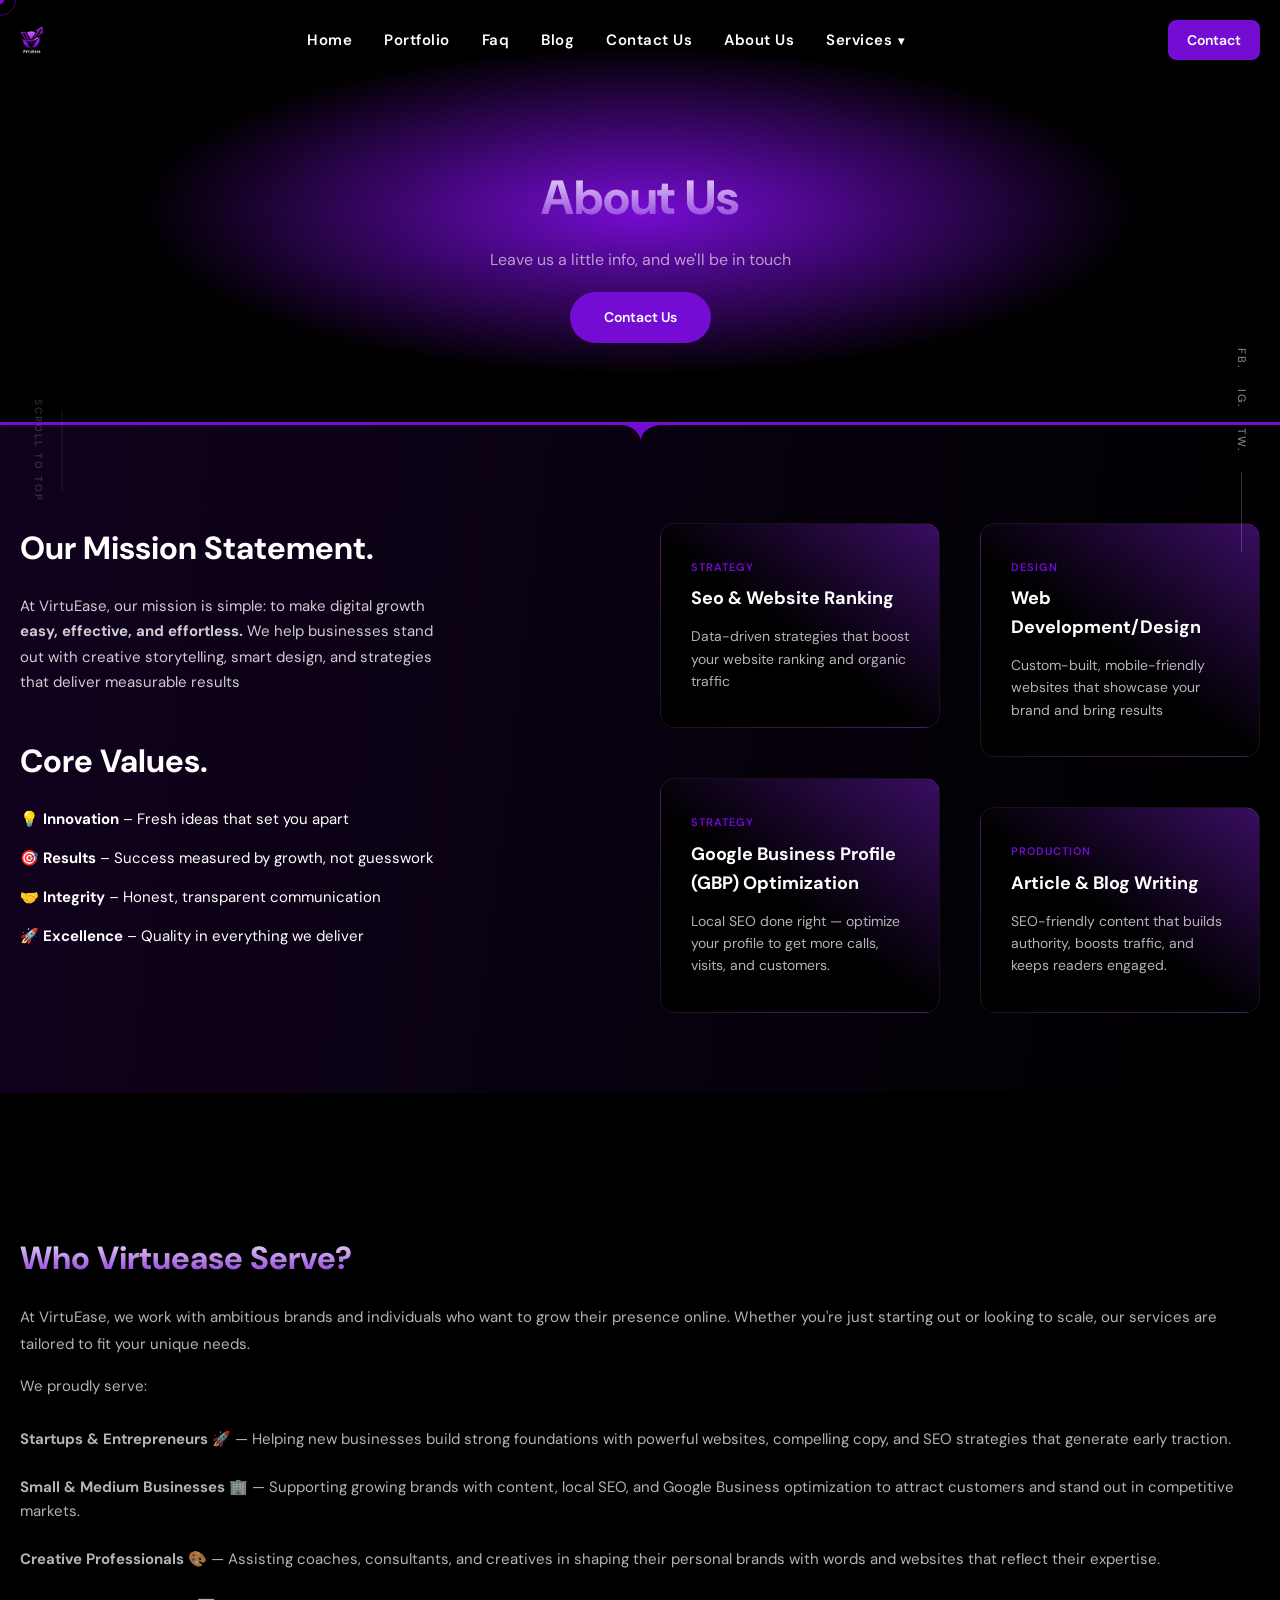
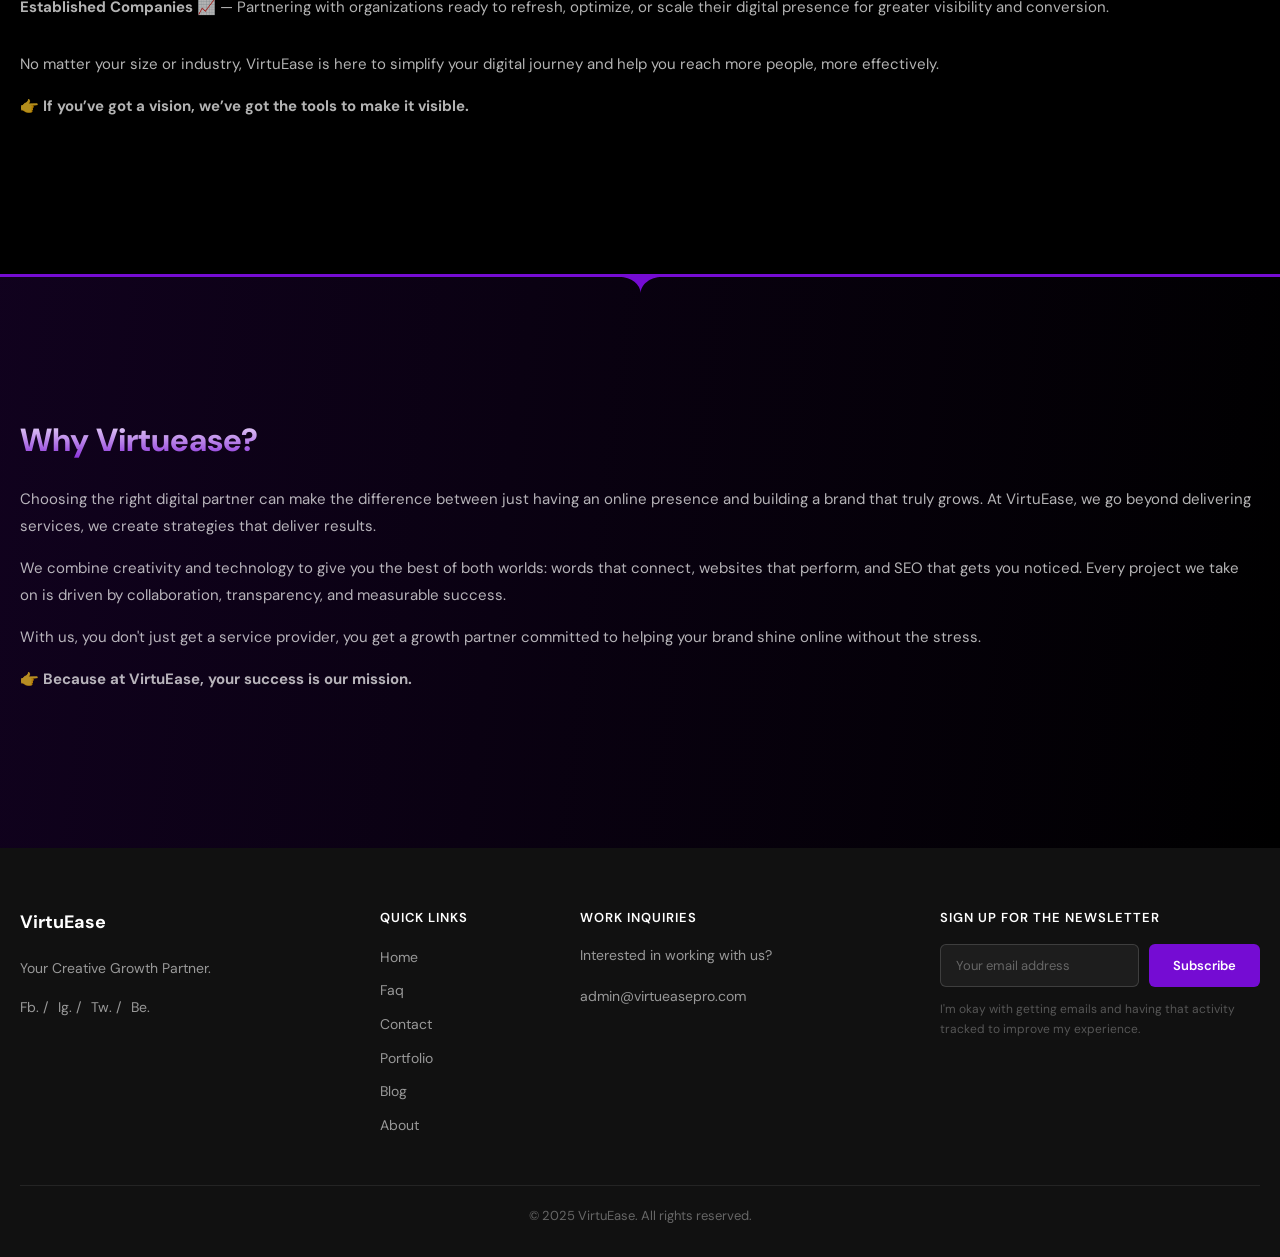
==== commit 38edafdb: "Recreate VirtuEase website with pixel-perfect layouts, responsive navigation, custom motion cursors," ====
--- a/about.html
+++ b/about.html
@@ -4,181 +4,237 @@
   <meta charset="UTF-8">
   <meta name="viewport" content="width=device-width, initial-scale=1.0">
   <title>About VirtuEase | Your Partners in Local Business Growth</title>
-  <meta name="description" content="Learn about VirtuEase - your creative digital growth partner. We help businesses shine online with SEO, web development, and content strategy.">
-  <link rel="preconnect" href="https://fonts.googleapis.com">
-  <link rel="preconnect" href="https://fonts.gstatic.com" crossorigin>
-  <link href="https://fonts.googleapis.com/css2?family=DM+Sans:opsz,wght@9..40,400;9..40,500;9..40,600;9..40,700&display=swap" rel="stylesheet">
+  <meta name="description" content="Learn about VirtuEase, your creative digital growth partner. We help businesses stand out with SEO, web development, content writing, and virtual assistant services.">
+  <link rel="icon" type="image/png" href="assets/images/favicon-32.png">
   <link rel="stylesheet" href="assets/css/style.css">
-  <link rel="icon" href="assets/images/favicon.ico">
 </head>
 <body>
 
-<header class="header">
-  <div class="container">
-    <a href="/" class="logo">
-      <img src="assets/images/logo.png" alt="VirtuEase">
+  <div class="circle-cursor circle-cursor-outer"></div>
+  <div class="circle-cursor circle-cursor-inner">
+    <svg width="21" height="21" viewBox="0 0 21 21" fill="none" xmlns="http://www.w3.org/2000/svg">
+      <path d="M2.06055 0H20.0605V18H17.0605V5.12155L2.12132 20.0608L0 17.9395L14.9395 3H2.06055V0Z"/>
+    </svg>
+  </div>
+
+  <div class="elements-bar elements-bar-left">
+    <a href="#" class="scroll-top-btn">
+      <div class="scroll-progress">
+        <div class="scroll-progress-bar"></div>
+      </div>
+      <span class="scroll-indicator">Scroll to top</span>
     </a>
-    <button class="mobile-toggle" aria-label="Menu">
-      <span></span><span></span><span></span>
-    </button>
-    <nav class="nav">
-      <a href="/" class="nav-link">Home</a>
-      <a href="/portfolio" class="nav-link">Portfolio</a>
-      <a href="/faq" class="nav-link">Faq</a>
-      <a href="/blog" class="nav-link">Blog</a>
-      <a href="/contact" class="nav-link">Contact Us</a>
-      <a href="/about" class="nav-link">About Us</a>
-      <div class="has-dropdown">
+  </div>
+
+  <div class="elements-bar elements-bar-right">
+    <span class="social-link">Fb.</span>
+    <span class="social-link">Ig.</span>
+    <span class="social-link">Tw.</span>
+    <div class="line"></div>
+  </div>
+
+  <header class="site-header">
+    <div class="header-container">
+      <a href="/" class="logo">
+        <img src="assets/images/logo.png" alt="VirtuEase">
+      </a>
+      <nav class="desktop-nav">
+        <ul class="nav-menu">
+          <li><a href="/">Home</a></li>
+          <li><a href="/portfolio">Portfolio</a></li>
+          <li><a href="/faq">Faq</a></li>
+          <li><a href="/blog">Blog</a></li>
+          <li><a href="/contact-us">Contact Us</a></li>
+          <li><a href="/about">About Us</a></li>
+          <li class="has-dropdown">
+            <a href="#">Services</a>
+            <ul class="dropdown-menu">
+              <li><a href="/website-development">Website Development</a></li>
+              <li><a href="/seo-google-business-profile-optimization">SEO &amp; Google Business Profile Optimization</a></li>
+              <li><a href="/article-and-blog-writing">Article and Blog Writing</a></li>
+              <li><a href="/virtual-assistant">Virtual Assistant</a></li>
+            </ul>
+          </li>
+        </ul>
+      </nav>
+      <div class="header-actions">
+        <a href="/contact-us" class="btn-header-contact">Contact</a>
+        <button class="hamburger-btn" aria-label="Menu">
+          <span></span>
+          <span></span>
+          <span></span>
+        </button>
+      </div>
+    </div>
+  </header>
+
+  <div class="hamburger-overlay">
+    <ul class="overlay-menu">
+      <li><a href="/">Home</a></li>
+      <li><a href="/portfolio">Portfolio</a></li>
+      <li><a href="/faq">Faq</a></li>
+      <li><a href="/blog">Blog</a></li>
+      <li><a href="/contact-us">Contact Us</a></li>
+      <li><a href="/about">About Us</a></li>
+      <li class="has-submenu">
         <a href="#">Services</a>
-        <div class="dropdown-menu">
-          <a href="/website-development">Website Development</a>
-          <a href="/seo-google-business-profile-optimization">SEO &amp; Google Business Profile Optimization</a>
-          <a href="/article-and-blog-writing">Article and Blog Writing</a>
-          <a href="/virtual-assistant">Virtual Assistant</a>
-        </div>
-      </div>
-    </nav>
-  </div>
-</header>
-
-<section class="page-hero">
-  <div class="container">
-    <h1>About Us</h1>
-    <p>Leave us a little info, and we'll be in touch</p>
-    <a href="mailto:admin@virtueasepro.com" class="btn btn-primary" style="margin-top:20px;">Contact Us</a>
-  </div>
-</section>
-
-<section class="about-section">
-  <div class="container">
-    <h2>Our Mission Statement.</h2>
-    <p>At VirtuEase, our mission is simple: to make digital growth <strong>easy, effective, and effortless.</strong> We help businesses stand out with creative storytelling, smart design, and strategies that deliver measurable results.</p>
-  </div>
-</section>
-
-<section class="section section-alt">
-  <div class="container">
-    <h2 style="text-align:center;margin-bottom:30px;">Core Values.</h2>
-    <div class="core-values">
-      <div class="core-value">
-        <div class="icon">💡</div>
-        <h4>Innovation</h4>
-        <p>Fresh ideas that set you apart</p>
-      </div>
-      <div class="core-value">
-        <div class="icon">🎯</div>
-        <h4>Results</h4>
-        <p>Success measured by growth, not guesswork</p>
-      </div>
-      <div class="core-value">
-        <div class="icon">🤝</div>
-        <h4>Integrity</h4>
-        <p>Honest, transparent communication</p>
-      </div>
-      <div class="core-value">
-        <div class="icon">🚀</div>
-        <h4>Excellence</h4>
-        <p>Quality in everything we deliver</p>
-      </div>
-    </div>
-  </div>
-</section>
-
-<section class="section">
-  <div class="container">
-    <div class="services-mini-grid">
-      <div class="service-mini-card">
-        <div class="tag">Strategy</div>
-        <h4>SEO &amp; Website Ranking</h4>
-        <p>Data-driven strategies that boost your website ranking and organic traffic</p>
-      </div>
-      <div class="service-mini-card">
-        <div class="tag">Strategy</div>
-        <h4>Google Business Profile (GBP) Optimization</h4>
-        <p>Local SEO done right — optimize your profile to get more calls, visits, and customers.</p>
-      </div>
-      <div class="service-mini-card">
-        <div class="tag">Design</div>
-        <h4>Web Development/Design</h4>
-        <p>Custom-built, mobile-friendly websites that showcase your brand and bring results</p>
-      </div>
-      <div class="service-mini-card">
-        <div class="tag">Production</div>
-        <h4>Article &amp; Blog Writing</h4>
-        <p>SEO-friendly content that builds authority, boosts traffic, and keeps readers engaged.</p>
-      </div>
-    </div>
-  </div>
-</section>
-
-<section class="about-section section-alt">
-  <div class="container">
-    <h2>Who Virtuease Serve?</h2>
-    <p>At <strong>VirtuEase</strong>, we work with ambitious brands and individuals who want to grow their presence online. Whether you're just starting out or looking to scale, our services are tailored to fit your unique needs.</p>
-    <p>We proudly serve:</p>
-    <ul style="margin-bottom:20px;">
-      <li><strong>Startups &amp; Entrepreneurs</strong> 🚀 &ndash; Helping new businesses build strong foundations with powerful websites, compelling copy, and SEO strategies that generate early traction.</li>
-      <li><strong>Small &amp; Medium Businesses</strong> 🏢 &ndash; Supporting growing brands with content, local SEO, and Google Business optimization to attract customers and stand out in competitive markets.</li>
-      <li><strong>Creative Professionals</strong> 🎨 &ndash; Assisting coaches, consultants, and creatives in shaping their personal brands with words and websites that reflect their expertise.</li>
-      <li><strong>Established Companies</strong> 📈 &ndash; Partnering with organizations ready to refresh, optimize, or scale their digital presence for greater visibility and conversion.</li>
+        <ul class="overlay-submenu">
+          <li><a href="/website-development">Website Development</a></li>
+          <li><a href="/seo-google-business-profile-optimization">SEO &amp; Google Business Profile Optimization</a></li>
+          <li><a href="/article-and-blog-writing">Article and Blog Writing</a></li>
+          <li><a href="/virtual-assistant">Virtual Assistant</a></li>
+        </ul>
+      </li>
     </ul>
-    <p>No matter your size or industry, VirtuEase is here to simplify your digital journey and help you reach more people, more effectively.</p>
-    <p><em>If you've got a vision, we've got the tools to make it visible.</em></p>
-  </div>
-</section>
-
-<section class="about-section">
-  <div class="container">
-    <h2>Why Virtuease?</h2>
-    <p>Choosing the right digital partner can make the difference between just having an online presence and building a brand that truly grows. At <strong>VirtuEase</strong>, we go beyond delivering services, we create strategies that deliver results.</p>
-    <p>We combine <strong>creativity and technology</strong> to give you the best of both worlds: words that connect, websites that perform, and SEO that gets you noticed. Every project we take on is driven by <strong>collaboration, transparency, and measurable success</strong>.</p>
-    <p>With us, you don't just get a service provider, you get a <strong>growth partner</strong> committed to helping your brand shine online without the stress.</p>
-    <p><em>Because at VirtuEase, your success is our mission.</em></p>
-  </div>
-</section>
-
-<footer class="footer">
-  <div class="container">
-    <div class="footer-grid">
-      <div>
-        <a href="/"><img src="assets/images/logo.png" alt="VirtuEase" style="height:30px;margin-bottom:15px;"></a>
-        <p>Your Creative Growth Partner.</p>
-        <div class="social">
-          <a href="https://www.facebook.com/share/176NPPnCwD/?mibextid=wwXIfr" target="_blank">Fb.</a> /
-          <a href="https://www.facebook.com/share/176NPPnCwD/?mibextid=wwXIfr" target="_blank">Ig.</a> /
-          <a href="https://www.facebook.com/share/176NPPnCwD/?mibextid=wwXIfr" target="_blank">Tw.</a> /
-          <a href="https://www.facebook.com/share/176NPPnCwD/?mibextid=wwXIfr" target="_blank">Be.</a>
-        </div>
-      </div>
-      <div>
-        <h4>Quick Links</h4>
-        <ul class="quick-links">
-          <li><a href="/">Home</a></li>
-          <li><a href="/faq">Faq</a></li>
-          <li><a href="/contact">Contact</a></li>
-          <li><a href="/portfolio">Portfolio</a></li>
-          <li><a href="/blog">Blog</a></li>
-          <li><a href="/about">About</a></li>
+  </div>
+
+  <section class="page-hero">
+    <div class="container">
+      <h1>About Us</h1>
+      <p>Leave us a little info, and we'll be in touch</p>
+      <div class="hero-buttons" style="margin-top:20px">
+        <a href="mailto:admin@virtueasepro.com" class="btn btn-primary">Contact Us</a>
+      </div>
+    </div>
+  </section>
+
+  <section class="section section-gradient">
+    <div class="shape-divider-top">
+      <svg xmlns="http://www.w3.org/2000/svg" viewBox="0 0 1000 20" preserveAspectRatio="none">
+        <path class="shape-fill" d="M0,0v3c0,0,393.8,0,483.4,0c9.2,0,16.6,7.4,16.6,16.6c0-9.1,7.4-16.6,16.6-16.6C606.2,3,1000,3,1000,3V0H0z"/>
+      </svg>
+    </div>
+    <div class="container">
+      <div class="about-grid-4">
+        <!-- Column 1 -->
+        <div class="about-col">
+          <h2 style="font-size:32px;margin-bottom:20px;font-weight:700">Our Mission Statement.</h2>
+          <p style="font-size:15px;line-height:1.7;margin-bottom:40px;opacity:.8">At VirtuEase, our mission is simple: to make digital growth <strong>easy, effective, and effortless.</strong> We help businesses stand out with creative storytelling, smart design, and strategies that deliver measurable results</p>
+          
+          <h2 style="font-size:32px;margin-bottom:20px;font-weight:700">Core Values.</h2>
+          <ul class="about-values-list" style="list-style:none;padding:0">
+            <li style="margin-bottom:15px;font-size:15px;line-height:1.6">💡 <strong>Innovation</strong> – Fresh ideas that set you apart</li>
+            <li style="margin-bottom:15px;font-size:15px;line-height:1.6">🎯 <strong>Results</strong> – Success measured by growth, not guesswork</li>
+            <li style="margin-bottom:15px;font-size:15px;line-height:1.6">🤝 <strong>Integrity</strong> – Honest, transparent communication</li>
+            <li style="margin-bottom:15px;font-size:15px;line-height:1.6">🚀 <strong>Excellence</strong> – Quality in everything we deliver</li>
+          </ul>
+        </div>
+        
+        <!-- Column 2 (spacer) -->
+        <div class="about-col spacer-col"></div>
+        
+        <!-- Column 3 -->
+        <div class="about-col">
+          <div class="about-service-item" style="margin-bottom:50px">
+            <span class="tag" style="font-size:11px;color:var(--primary);text-transform:uppercase;letter-spacing:1px;font-weight:600;display:block;margin-bottom:8px">Strategy</span>
+            <h4 style="font-size:18px;font-weight:700;margin-bottom:12px">Seo &amp; Website Ranking</h4>
+            <p style="font-size:14px;opacity:.7;line-height:1.6">Data-driven strategies that boost your website ranking and organic traffic</p>
+          </div>
+          <div class="about-service-item">
+            <span class="tag" style="font-size:11px;color:var(--primary);text-transform:uppercase;letter-spacing:1px;font-weight:600;display:block;margin-bottom:8px">Strategy</span>
+            <h4 style="font-size:18px;font-weight:700;margin-bottom:12px">Google Business Profile (GBP) Optimization</h4>
+            <p style="font-size:14px;opacity:.7;line-height:1.6">Local SEO done right — optimize your profile to get more calls, visits, and customers.</p>
+          </div>
+        </div>
+        
+        <!-- Column 4 -->
+        <div class="about-col">
+          <div class="about-service-item" style="margin-bottom:50px">
+            <span class="tag" style="font-size:11px;color:var(--primary);text-transform:uppercase;letter-spacing:1px;font-weight:600;display:block;margin-bottom:8px">Design</span>
+            <h4 style="font-size:18px;font-weight:700;margin-bottom:12px">Web Development/Design</h4>
+            <p style="font-size:14px;opacity:.7;line-height:1.6">Custom-built, mobile-friendly websites that showcase your brand and bring results</p>
+          </div>
+          <div class="about-service-item">
+            <span class="tag" style="font-size:11px;color:var(--primary);text-transform:uppercase;letter-spacing:1px;font-weight:600;display:block;margin-bottom:8px">Production</span>
+            <h4 style="font-size:18px;font-weight:700;margin-bottom:12px">Article &amp; Blog Writing</h4>
+            <p style="font-size:14px;opacity:.7;line-height:1.6">SEO-friendly content that builds authority, boosts traffic, and keeps readers engaged.</p>
+          </div>
+        </div>
+      </div>
+    </div>
+  </section>
+
+  <section class="section">
+    <div class="container">
+      <div class="about-section">
+        <h2>Who Virtuease Serve?</h2>
+        <p>At VirtuEase, we work with ambitious brands and individuals who want to grow their presence online. Whether you're just starting out or looking to scale, our services are tailored to fit your unique needs.</p>
+        <p>We proudly serve:</p>
+        <ul style="margin-bottom:20px; list-style: none; padding: 0;">
+          <li style="font-size:15px;color:var(--text);opacity:.7;padding:12px 0;line-height:1.6"><strong>Startups &amp; Entrepreneurs 🚀</strong> &mdash; Helping new businesses build strong foundations with powerful websites, compelling copy, and SEO strategies that generate early traction.</li>
+          <li style="font-size:15px;color:var(--text);opacity:.7;padding:12px 0;line-height:1.6"><strong>Small &amp; Medium Businesses 🏢</strong> &mdash; Supporting growing brands with content, local SEO, and Google Business optimization to attract customers and stand out in competitive markets.</li>
+          <li style="font-size:15px;color:var(--text);opacity:.7;padding:12px 0;line-height:1.6"><strong>Creative Professionals 🎨</strong> &mdash; Assisting coaches, consultants, and creatives in shaping their personal brands with words and websites that reflect their expertise.</li>
+          <li style="font-size:15px;color:var(--text);opacity:.7;padding:12px 0;line-height:1.6"><strong>Established Companies 📈</strong> &mdash; Partnering with organizations ready to refresh, optimize, or scale their digital presence for greater visibility and conversion.</li>
         </ul>
-      </div>
-      <div>
-        <h3>Work inquiries</h3>
-        <p>Interested in working with us?</p>
-        <a href="mailto:info@virtueasepro.com" style="color:#8224e3;font-weight:600;">info@virtueasepro.com</a>
-      </div>
-      <div>
-        <h3>Sign up for the newsletter</h3>
-        <p>I'm okay with getting emails and having that activity tracked to improve my experience.</p>
-      </div>
-    </div>
-    <div class="footer-bottom">
-      &copy; 2025 <a href="/">VirtuEase</a>. All rights reserved.
-    </div>
-  </div>
-</footer>
-
-<button class="scroll-top" aria-label="Scroll to top">&#8593;</button>
-
-<script src="assets/js/main.js"></script>
+        <p style="margin-bottom:15px">No matter your size or industry, VirtuEase is here to simplify your digital journey and help you reach more people, more effectively.</p>
+        <p><strong>👉 If you’ve got a vision, we’ve got the tools to make it visible.</strong></p>
+      </div>
+    </div>
+  </section>
+
+  <section class="section section-gradient">
+    <div class="shape-divider-top">
+      <svg xmlns="http://www.w3.org/2000/svg" viewBox="0 0 1000 20" preserveAspectRatio="none">
+        <path class="shape-fill" d="M0,0v3c0,0,393.8,0,483.4,0c9.2,0,16.6,7.4,16.6,16.6c0-9.1,7.4-16.6,16.6-16.6C606.2,3,1000,3,1000,3V0H0z"/>
+      </svg>
+    </div>
+    <div class="container">
+      <div class="about-section">
+        <h2>Why Virtuease?</h2>
+        <p>Choosing the right digital partner can make the difference between just having an online presence and building a brand that truly grows. At VirtuEase, we go beyond delivering services, we create strategies that deliver results.</p>
+        <p>We combine creativity and technology to give you the best of both worlds: words that connect, websites that perform, and SEO that gets you noticed. Every project we take on is driven by collaboration, transparency, and measurable success.</p>
+        <p>With us, you don't just get a service provider, you get a growth partner committed to helping your brand shine online without the stress.</p>
+        <p><strong>👉 Because at VirtuEase, your success is our mission.</strong></p>
+      </div>
+    </div>
+  </section>
+
+  <footer class="footer">
+    <div class="container">
+      <div class="footer-grid">
+        <div>
+          <h3>VirtuEase</h3>
+          <p>Your Creative Growth Partner.</p>
+          <div class="social-links">
+            <a href="#" target="_blank" rel="noopener">Fb. /</a>
+            <a href="#" target="_blank" rel="noopener">Ig. /</a>
+            <a href="#" target="_blank" rel="noopener">Tw. /</a>
+            <a href="#" target="_blank" rel="noopener">Be.</a>
+          </div>
+        </div>
+        <div>
+          <h4>Quick Links</h4>
+          <ul class="quick-links">
+            <li><a href="/">Home</a></li>
+            <li><a href="/faq">Faq</a></li>
+            <li><a href="/contact-us">Contact</a></li>
+            <li><a href="/portfolio">Portfolio</a></li>
+            <li><a href="/blog">Blog</a></li>
+            <li><a href="/about">About</a></li>
+          </ul>
+        </div>
+        <div>
+          <h4>Work inquiries</h4>
+          <p>Interested in working with us?</p>
+          <a href="mailto:admin@virtueasepro.com">admin@virtueasepro.com</a>
+        </div>
+        <div>
+          <h4>Sign up for the newsletter</h4>
+          <form class="newsletter-form">
+            <input type="email" placeholder="Your email address" required>
+            <button type="submit">Subscribe</button>
+          </form>
+          <p style="margin-top:12px;font-size:12px;opacity:.5">I'm okay with getting emails and having that activity tracked to improve my experience.</p>
+        </div>
+      </div>
+      <div class="footer-bottom">
+        &copy; 2025 VirtuEase. All rights reserved.
+      </div>
+    </div>
+  </footer>
+
+  <button class="scroll-top" aria-label="Scroll to top">&uarr;</button>
+
+  <script src="assets/js/main.js"></script>
 </body>
 </html>
--- a/assets/css/style.css
+++ b/assets/css/style.css
@@ -1,12 +1,36 @@
+@import url('https://fonts.googleapis.com/css2?family=DM+Sans:ital,opsz,wght@0,9..40,100..1000;1,9..40,100..1000&display=swap');
+
+:root {
+  --primary: #750CD3;
+  --primary-dark: #390D61;
+  --primary-light: #E2C1FF;
+  --primary-trans: #750CD324;
+  --bg: #000000;
+  --text: #FFFFFF;
+  --text-muted: #AAAAAA;
+  --card-bg: linear-gradient(216deg, #390D61 0%, #000000 54%);
+  --section-bg: linear-gradient(97deg, #750CD324 0%, #000000 100%);
+  --hero-bg: radial-gradient(at center center, #750CD3 0%, #000000 55%);
+  --heading-gradient: linear-gradient(180deg, #FFFFFF 0%, #750CD3 100%);
+  --container: 1344px;
+  --font: 'DM Sans', sans-serif;
+}
+
 * {
   margin: 0;
   padding: 0;
   box-sizing: border-box;
+  cursor: none;
+}
+
+html {
+  scroll-behavior: smooth;
 }
 
 body {
-  font-family: 'DM Sans', sans-serif;
-  color: #333;
+  font-family: var(--font);
+  background: var(--bg);
+  color: var(--text);
   line-height: 1.6;
   overflow-x: hidden;
 }
@@ -23,180 +47,500 @@
   display: block;
 }
 
-ul { list-style: none; }
+ul {
+  list-style: none;
+}
 
 .container {
-  max-width: 1140px;
+  max-width: var(--container);
   margin: 0 auto;
   padding: 0 20px;
 }
 
-/* ===== HEADER ===== */
-.header {
+/* ===== CUSTOM CURSOR ===== */
+body.custom-cursor,
+body.custom-cursor * {
+  cursor: none !important;
+}
+
+.circle-cursor {
+  position: fixed;
+  left: 0;
+  top: 0;
+  pointer-events: none;
+  border-radius: 50%;
+  z-index: 10000000;
+  transform: translate3d(0, 0, 0);
+  visibility: hidden;
+  transition: width .25s ease-out, height .25s ease-out, margin .25s ease-out, background-color .25s ease-out, border .25s ease-out, opacity .25s ease-out;
+}
+
+.circle-cursor-inner {
+  width: 8px;
+  height: 8px;
+  margin-left: -4px;
+  margin-top: -4px;
+  z-index: 10000001;
+  background-color: var(--primary);
+  display: flex;
+  align-items: center;
+  justify-content: center;
+}
+
+.circle-cursor-outer {
+  width: 32px;
+  height: 32px;
+  margin-left: -16px;
+  margin-top: -16px;
+  border: 1px solid var(--primary);
+  opacity: .5;
+}
+
+/* Hover over standard links */
+.circle-cursor-inner.cursor-link-hover {
+  width: 20px;
+  height: 20px;
+  margin-left: -10px;
+  margin-top: -10px;
+  background-color: var(--primary);
+  opacity: .5;
+}
+
+.circle-cursor-outer.cursor-link-hover {
+  width: 20px;
+  height: 20px;
+  margin-left: -10px;
+  margin-top: -10px;
+  opacity: .5;
+}
+
+/* Hover over project link cards */
+.circle-cursor-inner.cursor-link {
+  background-color: transparent !important;
+  width: 60px;
+  height: 60px;
+  margin-left: -30px;
+  margin-top: -30px;
+  opacity: 1;
+}
+
+.circle-cursor-inner svg {
+  width: 21px;
+  height: 21px;
+  fill: #ffffff;
+  opacity: 0;
+  transition: opacity .25s;
+}
+
+.circle-cursor-inner.cursor-link svg {
+  opacity: 1;
+}
+
+.circle-cursor-outer.cursor-link.cursor-link-hover {
+  width: 60px;
+  height: 60px;
+  margin-left: -30px;
+  margin-top: -30px;
+  background-color: rgba(255, 255, 255, 0.1);
+  border: none;
+  opacity: 1;
+}
+
+/* ===== ELEMENTS BAR ===== */
+.elements-bar {
+  position: fixed;
+  top: 0;
+  z-index: 9998;
+  display: flex;
+  flex-direction: column;
+  align-items: center;
+  gap: 20px;
+  pointer-events: none;
+}
+
+.elements-bar-left {
+  left: 30px;
+  top: 50%;
+  transform: translateY(-50%);
+}
+
+.elements-bar-right {
+  right: 30px;
+  top: 50%;
+  transform: translateY(-50%);
+}
+
+.elements-bar a,
+.elements-bar .social-link {
+  pointer-events: auto;
+  writing-mode: vertical-rl;
+  font-size: 11px;
+  font-weight: 500;
+  letter-spacing: 2px;
+  text-transform: uppercase;
+  color: var(--text);
+  opacity: .5;
+  transition: .3s;
+}
+
+.elements-bar a:hover,
+.elements-bar .social-link:hover {
+  opacity: 1;
+  color: var(--primary);
+}
+
+.elements-bar .line {
+  width: 1px;
+  height: 80px;
+  background: var(--text);
+  opacity: .2;
+  pointer-events: none;
+}
+
+/* Scroll progress indicator on Left Elements Bar */
+.elements-bar-left .scroll-top-btn {
+  display: flex;
+  flex-direction: column;
+  align-items: center;
+  gap: 15px;
+  pointer-events: auto;
+}
+
+.elements-bar-left .scroll-indicator {
+  font-size: 10px;
+  font-weight: 500;
+  letter-spacing: 2px;
+  text-transform: uppercase;
+  color: var(--text);
+  opacity: .4;
+  writing-mode: vertical-rl;
+}
+
+.elements-bar-left .scroll-progress {
+  width: 2px;
+  height: 80px;
+  background: rgba(255,255,255,.1);
+  position: relative;
+  pointer-events: none;
+}
+
+.elements-bar-left .scroll-progress-bar {
+  position: absolute;
+  top: 0;
+  left: 0;
+  width: 100%;
+  height: 0%;
+  background: var(--primary);
+  transition: height .1s linear;
+}
+
+/* ===== HAMBURGER OVERLAY ===== */
+.hamburger-overlay {
   position: fixed;
   top: 0;
   left: 0;
   width: 100%;
-  z-index: 100;
-  padding: 15px 0;
-  background: #fff;
-  border-bottom: 1px solid transparent;
-  transition: .3s;
-}
-
-.header.scrolled {
-  box-shadow: 0 2px 20px rgba(0,0,0,.08);
-}
-
-.header .container {
+  height: 100%;
+  background: rgba(0,0,0,.97);
+  z-index: 99997;
   display: flex;
   align-items: center;
-  justify-content: space-between;
-}
-
-.logo img {
-  height: 30px;
-}
-
-.nav {
+  justify-content: center;
+  opacity: 0;
+  visibility: hidden;
+  transition: opacity .4s, visibility .4s;
+}
+
+.hamburger-overlay.active {
+  opacity: 1;
+  visibility: visible;
+}
+
+.hamburger-overlay .overlay-menu {
+  text-align: center;
+}
+
+.hamburger-overlay .overlay-menu li {
+  margin: 18px 0;
+  opacity: 0;
+  transform: translateY(20px);
+  transition: opacity .4s ease, transform .4s ease;
+  transition-delay: calc(var(--i, 0) * 60ms);
+}
+
+.hamburger-overlay.active .overlay-menu li {
+  opacity: 1;
+  transform: translateY(0);
+}
+
+.hamburger-overlay .overlay-menu a {
+  font-size: 28px;
+  font-weight: 700;
+  color: var(--text);
+  transition: .3s;
+}
+
+.hamburger-overlay .overlay-menu a:hover {
+  color: var(--primary);
+}
+
+.hamburger-overlay .overlay-submenu {
+  max-height: 0;
+  overflow: hidden;
+  transition: max-height .4s ease;
+}
+
+.hamburger-overlay .overlay-submenu.open {
+  max-height: 300px;
+}
+
+.hamburger-overlay .overlay-submenu a {
+  font-size: 16px;
+  font-weight: 400;
+  opacity: .7;
+}
+
+.hamburger-overlay .has-submenu > a::after {
+  content: ' ▾';
+  font-size: 16px;
+}
+
+/* ===== HAMBURGER BUTTON ===== */
+.hamburger-btn {
+  width: 40px;
+  height: 40px;
+  display: flex;
+  flex-direction: column;
+  align-items: center;
+  justify-content: center;
+  gap: 5px;
+  background: none;
+  border: none;
+  cursor: pointer;
+  pointer-events: auto;
+  z-index: 99999;
+}
+
+.hamburger-btn span {
+  display: block;
+  width: 24px;
+  height: 2px;
+  background: var(--text);
+  transition: .3s;
+}
+
+.hamburger-btn.active span:nth-child(1) {
+  transform: rotate(45deg) translate(5px, 5px);
+}
+
+.hamburger-btn.active span:nth-child(2) {
+  opacity: 0;
+}
+
+.hamburger-btn.active span:nth-child(3) {
+  transform: rotate(-45deg) translate(5px, -5px);
+}
+
+/* ===== HEADER & NAVIGATION BAR ===== */
+.site-header {
+  position: fixed;
+  top: 0;
+  left: 0;
+  width: 100%;
+  height: 80px;
+  z-index: 9999;
+  background: transparent;
   display: flex;
   align-items: center;
-  gap: 30px;
-}
-
-.nav a {
-  font-size: 14px;
-  font-weight: 500;
-  color: #333;
-  text-transform: uppercase;
-  letter-spacing: .5px;
-}
-
-.nav a:hover { color: #8224e3; }
-
-.has-dropdown {
+  transition: background 0.3s ease, height 0.3s ease, box-shadow 0.3s ease;
+}
+
+.site-header.sticky {
+  background: rgba(0, 0, 0, 0.95);
+  height: 70px;
+  box-shadow: 0 4px 30px rgba(0, 0, 0, 0.5);
+  backdrop-filter: blur(10px);
+  -webkit-backdrop-filter: blur(10px);
+}
+
+.header-container {
+  width: 100%;
+  max-width: var(--container);
+  margin: 0 auto;
+  padding: 0 20px;
+  display: flex;
+  justify-content: space-between;
+  align-items: center;
+}
+
+.site-header .logo img {
+  height: 28px;
+  transition: height 0.3s ease;
+}
+
+.site-header.sticky .logo img {
+  height: 24px;
+}
+
+/* Desktop Navigation Menu */
+.desktop-nav {
+  display: block;
+}
+
+.nav-menu {
+  display: flex;
+  align-items: center;
+  gap: 32px;
+  list-style: none;
+}
+
+.nav-menu > li {
   position: relative;
 }
 
-.has-dropdown > a::after {
-  content: ' ▾';
-  font-size: 10px;
+.nav-menu > li > a {
+  font-size: 15px;
+  font-weight: 600;
+  color: var(--text);
+  letter-spacing: 0.5px;
+  padding: 10px 0;
+  transition: color 0.3s;
+}
+
+.nav-menu > li > a:hover {
+  color: var(--primary);
+}
+
+/* Dropdown Menu */
+.nav-menu .has-dropdown > a::after {
+  content: ' \25BE';
+  font-size: 12px;
+  margin-left: 2px;
 }
 
 .dropdown-menu {
   position: absolute;
   top: 100%;
-  left: 0;
-  background: #fff;
-  min-width: 280px;
-  box-shadow: 0 10px 40px rgba(0,0,0,.1);
+  left: 50%;
+  transform: translateX(-50%) translateY(10px);
+  background: #0b0214;
+  border: 1px solid rgba(255, 255, 255, 0.08);
+  border-radius: 12px;
+  padding: 12px 0;
+  min-width: 260px;
   opacity: 0;
   visibility: hidden;
-  transform: translateY(10px);
-  transition: .3s;
-  z-index: 200;
-  padding: 10px 0;
-}
-
-.has-dropdown.open .dropdown-menu,
+  transition: all 0.3s ease;
+  z-index: 1000;
+  list-style: none;
+  box-shadow: 0 10px 30px rgba(0,0,0,0.5);
+}
+
 .has-dropdown:hover .dropdown-menu {
   opacity: 1;
   visibility: visible;
-  transform: translateY(0);
-}
-
-.dropdown-menu a {
+  transform: translateX(-50%) translateY(0);
+}
+
+.dropdown-menu li a {
   display: block;
-  padding: 10px 20px;
-  text-transform: none;
+  padding: 8px 20px;
+  font-size: 13.5px;
+  font-weight: 500;
+  color: var(--text-muted);
+  transition: all 0.3s ease;
+  white-space: nowrap;
+}
+
+.dropdown-menu li a:hover {
+  color: var(--primary);
+  background: rgba(117, 12, 211, 0.06);
+  padding-left: 24px;
+}
+
+/* Header Actions */
+.header-actions {
+  display: flex;
+  align-items: center;
+  gap: 20px;
+}
+
+.btn-header-contact {
+  background: var(--primary);
+  color: #fff;
+  border-radius: 8px;
+  padding: 8px 18px;
   font-size: 14px;
-  color: #555;
-  border-left: 3px solid transparent;
-}
-
-.dropdown-menu a:hover {
-  color: #8224e3;
-  border-left-color: #8224e3;
-  background: #fafafa;
-}
-
-.mobile-toggle {
+  font-weight: 600;
+  border: 1px solid var(--primary);
+  transition: all 0.3s ease;
+}
+
+.btn-header-contact:hover {
+  background: transparent;
+  color: var(--text);
+  border-color: var(--text);
+}
+
+.header-actions .hamburger-btn {
   display: none;
-  flex-direction: column;
-  gap: 5px;
-  cursor: pointer;
-  padding: 5px;
-  background: none;
-  border: none;
-}
-
-.mobile-toggle span {
-  display: block;
-  width: 25px;
-  height: 2px;
-  background: #333;
-  transition: .3s;
-}
-
-.mobile-toggle.active span:nth-child(1) {
-  transform: rotate(45deg) translate(5px,5px);
-}
-
-.mobile-toggle.active span:nth-child(2) {
-  opacity: 0;
-}
-
-.mobile-toggle.active span:nth-child(3) {
-  transform: rotate(-45deg) translate(5px,-5px);
+}
+
+@media (max-width: 768px) {
+  .desktop-nav {
+    display: none;
+  }
+  .btn-header-contact {
+    display: none;
+  }
+  .header-actions .hamburger-btn {
+    display: flex;
+  }
+  .site-header {
+    background: rgba(0, 0, 0, 0.95);
+  }
 }
 
 /* ===== HERO ===== */
-.page-hero {
-  padding: 140px 0 60px;
+.hero-section {
+  padding: 160px 20px 140px;
+  background: var(--hero-bg);
   text-align: center;
-  background: #f9f9fb;
-}
-
-.page-hero h1 {
-  font-size: 48px;
-  font-weight: 700;
-  color: #111;
-  margin-bottom: 10px;
-}
-
-.page-hero p {
-  font-size: 18px;
-  color: #666;
-}
-
-.hero-section {
-  padding: 160px 0 100px;
-  text-align: center;
-  background: linear-gradient(135deg, #f5f0ff 0%, #f9f9fb 100%);
+  position: relative;
+  overflow: hidden;
 }
 
 .hero-section h1 {
-  font-size: 52px;
-  font-weight: 700;
-  color: #111;
-  margin-bottom: 15px;
+  font-size: 68px;
+  font-weight: 900;
+  color: var(--primary-light);
+  line-height: 1.1;
+  margin-bottom: 5px;
+}
+
+.hero-section .hero-gradient-text {
+  font-size: 64px;
+  font-weight: 900;
+  background: var(--heading-gradient);
+  -webkit-background-clip: text;
+  -webkit-text-fill-color: transparent;
+  background-clip: text;
   line-height: 1.2;
-}
-
-.hero-section h1 strong {
-  color: #8224e3;
+  margin-bottom: 20px;
 }
 
 .hero-section p {
-  font-size: 18px;
-  color: #555;
+  font-size: 15px;
+  color: var(--text);
+  opacity: .8;
   max-width: 700px;
   margin: 0 auto 30px;
+  line-height: 1.7;
 }
 
 .hero-buttons {
   display: flex;
-  gap: 15px;
+  gap: 12px;
   justify-content: center;
   flex-wrap: wrap;
 }
@@ -205,41 +549,47 @@
   display: inline-block;
   padding: 14px 34px;
   border-radius: 30px;
-  font-size: 15px;
+  font-size: 14px;
   font-weight: 600;
   cursor: pointer;
   transition: .3s;
   border: none;
+  font-family: var(--font);
 }
 
 .btn-primary {
-  background: #8224e3;
+  background: var(--primary);
   color: #fff;
 }
 
 .btn-primary:hover {
-  background: #6a1cba;
+  background: #000;
   transform: translateY(-2px);
 }
 
 .btn-outline {
   background: transparent;
-  color: #8224e3;
-  border: 2px solid #8224e3;
+  color: var(--text);
+  border: 2px solid var(--text);
 }
 
 .btn-outline:hover {
-  background: #8224e3;
-  color: #fff;
-}
-
-/* ===== SECTIONS ===== */
+  background: var(--text);
+  color: #000;
+}
+
+/* ===== SECTION COMMON ===== */
 .section {
   padding: 80px 0;
-}
-
-.section-alt {
-  background: #f9f9fb;
+  position: relative;
+}
+
+.section-gradient {
+  background: var(--section-bg);
+}
+
+.section-card-bg {
+  background: var(--section-bg);
 }
 
 .section-title {
@@ -247,219 +597,496 @@
   margin-bottom: 50px;
 }
 
-.section-title h2 {
-  font-size: 36px;
-  font-weight: 700;
-  color: #111;
-  margin-bottom: 8px;
-}
-
-.section-title p {
-  font-size: 17px;
-  color: #777;
-}
-
 .section-title .subtitle {
-  font-size: 14px;
-  color: #8224e3;
+  font-size: 13px;
+  color: var(--primary);
   font-weight: 600;
   text-transform: uppercase;
   letter-spacing: 2px;
-  margin-bottom: 10px;
-}
-
-/* ===== WHY CHOOSE US CARDS ===== */
+  margin-bottom: 8px;
+  display: block;
+}
+
+.section-title h2 {
+  font-size: 42px;
+  font-weight: 800;
+  background: var(--heading-gradient);
+  -webkit-background-clip: text;
+  -webkit-text-fill-color: transparent;
+  background-clip: text;
+  margin-bottom: 5px;
+}
+
+.section-title p {
+  font-size: 15px;
+  color: var(--text);
+  opacity: .6;
+  max-width: 600px;
+  margin: 0 auto;
+  line-height: 1.7;
+}
+
+/* ===== SHAPE DIVIDER ===== */
+.shape-divider-top {
+  position: absolute;
+  top: -1px;
+  left: 0;
+  width: 100%;
+  overflow: hidden;
+  line-height: 0;
+  z-index: 1;
+}
+
+.shape-divider-top svg {
+  position: relative;
+  display: block;
+  width: calc(100% + 1.3px);
+  height: 20px;
+}
+
+.shape-divider-top .shape-fill {
+  fill: var(--primary);
+}
+
+/* ===== CARDS ===== */
+.card-grid {
+  display: grid;
+  gap: 24px;
+}
+
+.card-grid-4 {
+  grid-template-columns: repeat(4, 1fr);
+}
+
+.card-grid-3 {
+  grid-template-columns: repeat(3, 1fr);
+}
+
+.card-grid-2 {
+  grid-template-columns: repeat(2, 1fr);
+}
+
+.card {
+  background: var(--card-bg);
+  border: 1px solid rgba(255,255,255,.15);
+  border-radius: 15px;
+  padding: 50px 40px;
+  transition: .3s;
+}
+
+.card:hover {
+  transform: translateY(-5px);
+  border-color: var(--primary);
+}
+
+.card .icon {
+  font-size: 40px;
+  color: var(--text);
+  margin-bottom: 15px;
+  display: block;
+}
+
+.card h3, .card h4 {
+  font-size: 18px;
+  font-weight: 700;
+  color: var(--text);
+  margin-bottom: 12px;
+}
+
+.card p {
+  font-size: 14px;
+  color: var(--text);
+  opacity: .7;
+  line-height: 1.7;
+}
+
+/* ===== WHY CHOOSE US ===== */
 .why-grid {
   display: grid;
   grid-template-columns: repeat(4, 1fr);
-  gap: 30px;
+  gap: 24px;
 }
 
 .why-card {
-  background: #fff;
-  padding: 35px 25px;
-  border-radius: 12px;
-  box-shadow: 0 5px 25px rgba(0,0,0,.05);
-  transition: .3s;
+  background: var(--card-bg);
+  border: 1px solid rgba(255,255,255,.15);
+  border-radius: 15px;
+  padding: 50px 40px;
   text-align: center;
+  transition: .3s;
 }
 
 .why-card:hover {
   transform: translateY(-5px);
-  box-shadow: 0 10px 35px rgba(0,0,0,.1);
+  border-color: var(--primary);
 }
 
 .why-card h3 {
   font-size: 18px;
   font-weight: 700;
-  color: #111;
+  color: var(--text);
   margin-bottom: 12px;
 }
 
 .why-card p {
   font-size: 14px;
-  color: #666;
+  color: var(--text);
+  opacity: .7;
   line-height: 1.7;
 }
 
-/* ===== SERVICES SECTION (HOME) ===== */
+/* ===== SERVICES HOME ===== */
 .services-grid {
   display: grid;
   grid-template-columns: repeat(4, 1fr);
-  gap: 25px;
+  gap: 24px;
 }
 
 .service-card {
-  background: #fff;
-  padding: 35px 20px;
-  border-radius: 12px;
-  box-shadow: 0 5px 25px rgba(0,0,0,.05);
+  background: var(--card-bg);
+  border: 1px solid rgba(255,255,255,.15);
+  border-radius: 15px;
+  padding: 50px 30px;
   text-align: center;
   transition: .3s;
 }
 
 .service-card:hover {
   transform: translateY(-5px);
-  box-shadow: 0 10px 35px rgba(0,0,0,.1);
+  border-color: var(--primary);
+}
+
+.service-card .icon {
+  font-size: 36px;
+  margin-bottom: 15px;
+  display: block;
 }
 
 .service-card h4 {
-  font-size: 15px;
-  font-weight: 600;
-  color: #111;
+  font-size: 16px;
+  font-weight: 700;
+  color: var(--text);
   margin-bottom: 10px;
 }
 
 .service-card p {
   font-size: 13px;
-  color: #777;
+  color: var(--text);
+  opacity: .7;
   line-height: 1.6;
 }
 
 /* ===== EXPERTISE ===== */
-.expertise-content {
-  max-width: 800px;
-  margin: 0 auto;
-  text-align: center;
+.expertise-wrapper {
+  display: grid;
+  grid-template-columns: 1fr 1fr;
+  gap: 50px;
+  align-items: center;
+}
+
+.expertise-content h2 {
+  font-size: 36px;
+  font-weight: 800;
+  background: var(--heading-gradient);
+  -webkit-background-clip: text;
+  -webkit-text-fill-color: transparent;
+  background-clip: text;
+  margin-bottom: 20px;
 }
 
 .expertise-content p {
-  font-size: 16px;
-  color: #555;
+  font-size: 15px;
+  color: var(--text);
+  opacity: .7;
   line-height: 1.8;
-  margin-bottom: 20px;
+  margin-bottom: 15px;
+}
+
+.expertise-image img {
+  width: 100%;
+  border-radius: 15px;
+  border: 1px solid rgba(255,255,255,.1);
 }
 
 /* ===== CTA ===== */
 .cta-section {
-  background: #8224e3;
+  background: var(--primary);
   padding: 80px 0;
   text-align: center;
-  color: #fff;
+  position: relative;
 }
 
 .cta-section h2 {
   font-size: 36px;
-  font-weight: 700;
+  font-weight: 800;
+  color: #fff;
   margin-bottom: 15px;
 }
 
 .cta-section p {
-  font-size: 17px;
-  opacity: .9;
+  font-size: 16px;
+  color: rgba(255,255,255,.85);
   margin-bottom: 30px;
   max-width: 600px;
   margin-left: auto;
   margin-right: auto;
+  line-height: 1.7;
 }
 
 .cta-section .btn-primary {
   background: #fff;
-  color: #8224e3;
+  color: var(--primary);
 }
 
 .cta-section .btn-primary:hover {
-  background: #f0f0f0;
-  transform: translateY(-2px);
-}
-
-/* ===== STATS ===== */
-.stats-grid {
+  background: #000;
+  color: #fff;
+}
+
+/* ===== COUNTERS ===== */
+.counters-grid {
   display: grid;
   grid-template-columns: repeat(3, 1fr);
-  gap: 30px;
+  gap: 40px;
   text-align: center;
 }
 
-.stat-item h3 {
-  font-size: 42px;
+.counter-item {
+  padding: 30px;
+}
+
+.counter-item .counter-number {
+  font-size: 56px;
+  font-weight: 900;
+  color: var(--primary);
+  margin-bottom: 5px;
+}
+
+.counter-item .counter-icon {
+  font-size: 28px;
+  color: var(--primary);
+  margin-bottom: 10px;
+}
+
+.counter-item .counter-label {
+  font-size: 16px;
   font-weight: 700;
-  color: #8224e3;
-  margin-bottom: 5px;
-}
-
-.stat-item .stat-label {
-  font-size: 14px;
-  color: #777;
-  max-width: 250px;
+  color: var(--text);
+  opacity: 1;
+  max-width: none;
+  margin-bottom: 10px;
+  line-height: 1.4;
+}
+
+.counter-item .counter-description {
+  font-size: 13.5px;
+  color: var(--text);
+  opacity: .6;
+  max-width: 320px;
   margin: 0 auto;
-  line-height: 1.5;
+  line-height: 1.6;
 }
 
 /* ===== TESTIMONIALS ===== */
+.testimonials-section {
+  background: #88888910;
+}
+
 .testimonials-grid {
   display: grid;
   grid-template-columns: repeat(4, 1fr);
-  gap: 25px;
+  gap: 20px;
 }
 
 .testimonial-card {
-  background: #fff;
+  background: var(--card-bg);
+  border: 1px solid rgba(255,255,255,.12);
+  border-radius: 20px;
   padding: 30px;
-  border-radius: 12px;
-  box-shadow: 0 5px 25px rgba(0,0,0,.05);
+  transition: .3s;
+}
+
+.testimonial-card:hover {
+  border-color: var(--primary);
+}
+
+.testimonial-card .avatar {
+  width: 73px;
+  height: 73px;
+  border-radius: 50%;
+  object-fit: cover;
+  margin-bottom: 15px;
 }
 
 .testimonial-card .name {
   font-weight: 700;
-  color: #111;
-  margin-bottom: 3px;
-  font-size: 14px;
-}
-
-.testimonial-card .title {
+  color: var(--text);
+  margin-bottom: 2px;
+  font-size: 15px;
+}
+
+.testimonial-card .role {
   font-size: 12px;
-  color: #8224e3;
+  color: var(--primary);
   margin-bottom: 12px;
 }
 
 .testimonial-card p {
   font-size: 13px;
-  color: #666;
+  color: var(--text);
+  opacity: .8;
   line-height: 1.7;
   font-style: italic;
 }
 
-/* ===== ABOUT PAGE ===== */
+/* ===== FOOTER ===== */
+.footer {
+  background: #111;
+  padding: 60px 0 30px;
+}
+
+.footer-grid {
+  display: grid;
+  grid-template-columns: 2fr 1fr 2fr 2fr;
+  gap: 40px;
+  margin-bottom: 40px;
+}
+
+.footer h3 {
+  font-size: 18px;
+  font-weight: 700;
+  color: var(--text);
+  margin-bottom: 20px;
+}
+
+.footer h4 {
+  font-size: 13px;
+  font-weight: 600;
+  color: var(--text);
+  text-transform: uppercase;
+  letter-spacing: 1px;
+  margin-bottom: 15px;
+}
+
+.footer p {
+  font-size: 14px;
+  color: #999;
+  line-height: 1.7;
+  margin-bottom: 15px;
+}
+
+.footer a {
+  color: #999;
+  font-size: 14px;
+}
+
+.footer a:hover {
+  color: var(--primary);
+}
+
+.footer .social-links {
+  display: flex;
+  gap: 10px;
+  flex-wrap: wrap;
+}
+
+.footer .quick-links li {
+  margin-bottom: 8px;
+}
+
+.footer .newsletter-form {
+  display: flex;
+  gap: 10px;
+}
+
+.footer .newsletter-form input {
+  flex: 1;
+  padding: 12px 15px;
+  border: 1px solid rgba(255,255,255,.15);
+  border-radius: 6px;
+  background: rgba(255,255,255,.05);
+  color: var(--text);
+  font-family: var(--font);
+  font-size: 13px;
+}
+
+.footer .newsletter-form input::placeholder {
+  color: #666;
+}
+
+.footer .newsletter-form button {
+  padding: 12px 24px;
+  background: var(--primary);
+  color: #fff;
+  border: none;
+  border-radius: 6px;
+  font-size: 13px;
+  font-weight: 600;
+  cursor: pointer;
+  transition: .3s;
+  font-family: var(--font);
+}
+
+.footer .newsletter-form button:hover {
+  background: #000;
+}
+
+.footer-bottom {
+  border-top: 1px solid rgba(255,255,255,.08);
+  padding-top: 20px;
+  text-align: center;
+  font-size: 13px;
+  color: #666;
+}
+
+/* ===== PAGE HERO (inner pages) ===== */
+.page-hero {
+  padding: 160px 20px 80px;
+  background: var(--hero-bg);
+  text-align: center;
+  position: relative;
+}
+
+.page-hero h1 {
+  font-size: 48px;
+  font-weight: 800;
+  background: var(--heading-gradient);
+  -webkit-background-clip: text;
+  -webkit-text-fill-color: transparent;
+  background-clip: text;
+  margin-bottom: 10px;
+}
+
+.page-hero p {
+  font-size: 16px;
+  color: var(--text);
+  opacity: .6;
+}
+
+/* ===== ABOUT ===== */
 .about-section {
   padding: 60px 0;
 }
 
 .about-section h2 {
-  font-size: 30px;
-  font-weight: 700;
-  color: #111;
+  font-size: 32px;
+  font-weight: 800;
+  background: var(--heading-gradient);
+  -webkit-background-clip: text;
+  -webkit-text-fill-color: transparent;
+  background-clip: text;
   margin-bottom: 20px;
 }
 
 .about-section p {
-  font-size: 16px;
-  color: #555;
+  font-size: 15px;
+  color: var(--text);
+  opacity: .7;
   line-height: 1.8;
   margin-bottom: 15px;
 }
 
-.core-values {
+.core-values-grid {
   display: grid;
   grid-template-columns: repeat(4, 1fr);
   gap: 20px;
@@ -467,10 +1094,10 @@
 }
 
 .core-value {
-  background: #fff;
-  padding: 25px;
-  border-radius: 10px;
-  box-shadow: 0 3px 15px rgba(0,0,0,.05);
+  background: var(--card-bg);
+  border: 1px solid rgba(255,255,255,.12);
+  border-radius: 12px;
+  padding: 30px 20px;
   text-align: center;
 }
 
@@ -481,72 +1108,34 @@
 
 .core-value h4 {
   font-size: 16px;
-  font-weight: 600;
-  color: #111;
+  font-weight: 700;
+  color: var(--text);
   margin-bottom: 5px;
 }
 
 .core-value p {
   font-size: 13px;
-  color: #777;
-}
-
-/* ===== SERVICES GRID (ABOUT PAGE) ===== */
-.services-mini-grid {
-  display: grid;
-  grid-template-columns: repeat(4, 1fr);
-  gap: 20px;
-  margin: 40px 0;
-}
-
-.service-mini-card {
-  background: #fff;
-  padding: 25px;
-  border-radius: 10px;
-  box-shadow: 0 3px 15px rgba(0,0,0,.05);
-  text-align: center;
-}
-
-.service-mini-card .tag {
-  font-size: 11px;
-  color: #8224e3;
-  text-transform: uppercase;
-  letter-spacing: 1px;
-  font-weight: 600;
-  margin-bottom: 8px;
-}
-
-.service-mini-card h4 {
-  font-size: 15px;
-  font-weight: 600;
-  color: #111;
-  margin-bottom: 8px;
-}
-
-.service-mini-card p {
-  font-size: 13px;
-  color: #777;
-  line-height: 1.5;
+  opacity: .6;
 }
 
 /* ===== PORTFOLIO ===== */
 .portfolio-grid {
   display: grid;
   grid-template-columns: repeat(3, 1fr);
-  gap: 25px;
+  gap: 24px;
 }
 
 .portfolio-item {
-  background: #fff;
-  border-radius: 12px;
+  background: var(--card-bg);
+  border: 1px solid rgba(255,255,255,.12);
+  border-radius: 15px;
   overflow: hidden;
-  box-shadow: 0 5px 25px rgba(0,0,0,.05);
   transition: .3s;
 }
 
 .portfolio-item:hover {
   transform: translateY(-5px);
-  box-shadow: 0 10px 35px rgba(0,0,0,.1);
+  border-color: var(--primary);
 }
 
 .portfolio-item img {
@@ -561,40 +1150,32 @@
 
 .portfolio-item .info h3 {
   font-size: 16px;
-  font-weight: 600;
-  color: #111;
+  font-weight: 700;
+  color: var(--text);
   margin-bottom: 8px;
 }
 
 .portfolio-item .info .cats {
   font-size: 12px;
-  color: #8224e3;
+  color: var(--primary);
   margin-bottom: 10px;
-}
-
-.portfolio-item .info .cats a {
-  color: #8224e3;
-}
-
-.portfolio-item .info .cats a:hover {
-  text-decoration: underline;
 }
 
 .portfolio-item .info .link {
   font-size: 13px;
   font-weight: 600;
-  color: #8224e3;
+  color: var(--primary);
 }
 
 /* ===== FAQ ===== */
-.faq-section {
+.faq-wrap {
   max-width: 800px;
   margin: 0 auto;
   padding: 60px 20px;
 }
 
 .faq-item {
-  border-bottom: 1px solid #eee;
+  border-bottom: 1px solid rgba(255,255,255,.1);
   padding: 20px 0;
 }
 
@@ -605,13 +1186,13 @@
   cursor: pointer;
   font-size: 16px;
   font-weight: 600;
-  color: #111;
+  color: var(--text);
 }
 
 .faq-question::after {
   content: '+';
   font-size: 22px;
-  color: #8224e3;
+  color: var(--primary);
   transition: .3s;
 }
 
@@ -622,37 +1203,45 @@
 .faq-answer {
   max-height: 0;
   overflow: hidden;
-  transition: max-height .3s ease;
-  color: #666;
-  font-size: 15px;
+  transition: max-height .4s ease;
+  color: var(--text);
+  opacity: .7;
+  font-size: 14px;
   line-height: 1.7;
 }
 
 .faq-item.active .faq-answer {
-  max-height: 500px;
+  max-height: 600px;
   padding-top: 15px;
 }
 
-.faq-answer p { margin-bottom: 8px; }
+.faq-answer p {
+  margin-bottom: 8px;
+}
 
 /* ===== BLOG ===== */
 .blog-intro {
   text-align: center;
-  padding: 40px 0;
+  padding: 60px 0;
 }
 
 .blog-intro h2 {
-  font-size: 30px;
-  font-weight: 700;
-  color: #111;
+  font-size: 32px;
+  font-weight: 800;
+  background: var(--heading-gradient);
+  -webkit-background-clip: text;
+  -webkit-text-fill-color: transparent;
+  background-clip: text;
   margin-bottom: 10px;
 }
 
 .blog-intro p {
-  font-size: 16px;
-  color: #777;
+  font-size: 15px;
+  color: var(--text);
+  opacity: .6;
   max-width: 600px;
   margin: 0 auto;
+  line-height: 1.7;
 }
 
 /* ===== CONTACT ===== */
@@ -665,13 +1254,17 @@
 
 .contact-info h2 {
   font-size: 28px;
-  font-weight: 700;
-  color: #111;
+  font-weight: 800;
+  background: var(--heading-gradient);
+  -webkit-background-clip: text;
+  -webkit-text-fill-color: transparent;
+  background-clip: text;
   margin-bottom: 15px;
 }
 
 .contact-info p {
-  color: #666;
+  color: var(--text);
+  opacity: .7;
   margin-bottom: 20px;
 }
 
@@ -680,44 +1273,48 @@
 }
 
 .contact-info .info-item strong {
-  color: #111;
   display: block;
   margin-bottom: 3px;
-}
-
-.contact-info .info-item a {
-  color: #8224e3;
+  color: var(--text);
+}
+
+.contact-info .info-item a,
+.contact-info .info-item span {
+  color: var(--text);
+  opacity: .7;
 }
 
 .contact-info .info-item a:hover {
-  text-decoration: underline;
+  color: var(--primary);
+  opacity: 1;
 }
 
 .contact-form label {
   display: block;
   font-size: 14px;
   font-weight: 600;
-  color: #333;
+  color: var(--text);
   margin-bottom: 5px;
 }
 
 .contact-form input,
-.contact-form textarea,
-.contact-form select {
+.contact-form textarea {
   width: 100%;
   padding: 12px 15px;
-  border: 1px solid #ddd;
+  border: 1px solid rgba(255,255,255,.15);
   border-radius: 6px;
-  font-family: inherit;
+  background: rgba(255,255,255,.05);
+  font-family: var(--font);
   font-size: 14px;
   margin-bottom: 18px;
   transition: .3s;
+  color: var(--text);
 }
 
 .contact-form input:focus,
 .contact-form textarea:focus {
   outline: none;
-  border-color: #8224e3;
+  border-color: var(--primary);
 }
 
 .contact-form textarea {
@@ -728,7 +1325,7 @@
 .contact-form button {
   width: 100%;
   padding: 14px;
-  background: #8224e3;
+  background: var(--primary);
   color: #fff;
   border: none;
   border-radius: 6px;
@@ -736,10 +1333,11 @@
   font-weight: 600;
   cursor: pointer;
   transition: .3s;
+  font-family: var(--font);
 }
 
 .contact-form button:hover {
-  background: #6a1cba;
+  background: #000;
 }
 
 .budget-options {
@@ -752,12 +1350,13 @@
 .budget-options label {
   display: inline-block;
   padding: 8px 18px;
-  border: 1px solid #ddd;
+  border: 1px solid rgba(255,255,255,.2);
   border-radius: 20px;
   font-size: 13px;
   cursor: pointer;
   transition: .3s;
   font-weight: 400;
+  color: var(--text);
 }
 
 .budget-options input[type="radio"] {
@@ -765,35 +1364,35 @@
 }
 
 .budget-options input[type="radio"]:checked + label {
-  background: #8224e3;
+  background: var(--primary);
   color: #fff;
-  border-color: #8224e3;
+  border-color: var(--primary);
 }
 
 .budget-options label:hover {
-  border-color: #8224e3;
-}
-
-/* ===== SERVICE DETAIL PAGES ===== */
+  border-color: var(--primary);
+}
+
+/* ===== SERVICE DETAIL ===== */
 .service-detail {
   padding: 60px 0;
 }
 
 .service-detail h1 {
   font-size: 32px;
-  font-weight: 700;
-  color: #111;
+  font-weight: 800;
+  background: var(--heading-gradient);
+  -webkit-background-clip: text;
+  -webkit-text-fill-color: transparent;
+  background-clip: text;
   margin-bottom: 15px;
   line-height: 1.3;
 }
 
-.service-detail h1 span {
-  display: block;
-}
-
 .service-detail > p {
-  font-size: 16px;
-  color: #555;
+  font-size: 15px;
+  color: var(--text);
+  opacity: .7;
   line-height: 1.8;
   margin-bottom: 30px;
   max-width: 800px;
@@ -801,15 +1400,18 @@
 
 .service-detail h2 {
   font-size: 24px;
-  font-weight: 700;
-  color: #111;
+  font-weight: 800;
+  background: var(--heading-gradient);
+  -webkit-background-clip: text;
+  -webkit-text-fill-color: transparent;
+  background-clip: text;
   margin: 40px 0 20px;
 }
 
 .service-detail h3 {
   font-size: 18px;
-  font-weight: 600;
-  color: #111;
+  font-weight: 700;
+  color: var(--text);
   margin: 25px 0 10px;
 }
 
@@ -818,8 +1420,9 @@
 }
 
 .service-detail ul li {
-  font-size: 15px;
-  color: #555;
+  font-size: 14px;
+  color: var(--text);
+  opacity: .7;
   padding: 6px 0;
   padding-left: 20px;
   position: relative;
@@ -828,96 +1431,28 @@
 
 .service-detail ul li::before {
   content: '•';
-  color: #8224e3;
+  color: var(--primary);
   position: absolute;
   left: 0;
   font-weight: bold;
 }
 
 .service-detail strong {
-  color: #111;
+  color: var(--text);
 }
 
 .service-detail .btn {
   margin-top: 20px;
 }
 
-/* ===== FOOTER ===== */
-.footer {
-  background: #111;
-  color: #bbb;
-  padding: 60px 0 30px;
-}
-
-.footer-grid {
-  display: grid;
-  grid-template-columns: 2fr 1fr 2fr 2fr;
-  gap: 40px;
-  margin-bottom: 40px;
-}
-
-.footer h3 {
-  color: #fff;
-  font-size: 18px;
-  margin-bottom: 20px;
-}
-
-.footer h4 {
-  color: #fff;
-  font-size: 14px;
-  font-weight: 600;
-  margin-bottom: 15px;
-  text-transform: uppercase;
-  letter-spacing: 1px;
-}
-
-.footer p {
-  font-size: 14px;
-  line-height: 1.7;
-  margin-bottom: 15px;
-}
-
-.footer a {
-  color: #bbb;
-  font-size: 14px;
-}
-
-.footer a:hover {
-  color: #8224e3;
-}
-
-.footer .social a {
-  font-size: 14px;
-  font-weight: 500;
-}
-
-.footer .quick-links li {
-  margin-bottom: 8px;
-}
-
-.footer .quick-links a {
-  font-size: 14px;
-}
-
-.footer-bottom {
-  border-top: 1px solid #222;
-  padding-top: 20px;
-  text-align: center;
-  font-size: 14px;
-}
-
-.footer-bottom a {
-  color: #8224e3;
-}
-
-/* ===== SCROLL TO TOP ===== */
+/* ===== SCROLL TO TOP BUTTON ===== */
 .scroll-top {
   position: fixed;
   bottom: 30px;
   right: 30px;
-  width: 40px;
-  height: 40px;
-  background: #8224e3;
+  width: 44px;
+  height: 44px;
+  background: var(--primary);
   color: #fff;
   border: none;
   border-radius: 50%;
@@ -929,7 +1464,7 @@
   opacity: 0;
   visibility: hidden;
   transition: .3s;
-  z-index: 99;
+  z-index: 9997;
 }
 
 .scroll-top.visible {
@@ -938,86 +1473,92 @@
 }
 
 .scroll-top:hover {
-  background: #6a1cba;
+  background: #000;
   transform: translateY(-3px);
 }
 
+/* About Grid Layout */
+.about-grid-4 {
+  display: grid;
+  grid-template-columns: 1.5fr 0.5fr 1fr 1fr;
+  gap: 40px;
+  margin-top: 20px;
+}
+
+.about-service-item {
+  background: var(--card-bg);
+  border: 1px solid rgba(255,255,255,.08);
+  border-radius: 15px;
+  padding: 35px 30px;
+  transition: .3s;
+}
+
+.about-service-item:hover {
+  transform: translateY(-5px);
+  border-color: var(--primary);
+}
+
+@media (max-width: 991px) {
+  .about-grid-4 {
+    grid-template-columns: 1fr 1fr;
+  }
+  .about-grid-4 .spacer-col {
+    display: none;
+  }
+}
+
+@media (max-width: 768px) {
+  .about-grid-4 {
+    grid-template-columns: 1fr;
+    gap: 30px;
+  }
+}
+
 /* ===== RESPONSIVE ===== */
-@media (max-width: 1024px) {
+@media (max-width: 1200px) {
   .why-grid { grid-template-columns: repeat(2, 1fr); }
   .services-grid { grid-template-columns: repeat(2, 1fr); }
   .testimonials-grid { grid-template-columns: repeat(2, 1fr); }
-  .services-mini-grid { grid-template-columns: repeat(2, 1fr); }
-  .portfolio-grid { grid-template-columns: repeat(2, 1fr); }
-  .core-values { grid-template-columns: repeat(2, 1fr); }
+  .card-grid-4 { grid-template-columns: repeat(2, 1fr); }
+  .core-values-grid { grid-template-columns: repeat(2, 1fr); }
+  .expertise-wrapper { grid-template-columns: 1fr; }
   .footer-grid { grid-template-columns: 1fr 1fr; }
   .contact-split { grid-template-columns: 1fr; }
+  .portfolio-grid { grid-template-columns: repeat(2, 1fr); }
 }
 
 @media (max-width: 768px) {
-  .nav {
-    position: fixed;
-    top: 0;
-    right: -100%;
-    width: 280px;
-    height: 100vh;
-    background: #fff;
-    flex-direction: column;
-    padding: 80px 30px 30px;
-    box-shadow: -5px 0 30px rgba(0,0,0,.1);
-    transition: .3s;
-    z-index: 99;
-    align-items: flex-start;
-    gap: 0;
-  }
-
-  .nav.active { right: 0; }
-
-  .nav a {
-    display: block;
-    padding: 12px 0;
-    border-bottom: 1px solid #f0f0f0;
-    width: 100%;
-  }
-
-  .dropdown-menu {
-    position: static;
-    opacity: 1;
-    visibility: visible;
-    transform: none;
-    box-shadow: none;
-    max-height: 0;
-    overflow: hidden;
-    padding: 0;
-    min-width: auto;
-  }
-
-  .has-dropdown.open .dropdown-menu {
-    max-height: 300px;
-    padding: 5px 0;
-  }
-
-  .has-dropdown > a::after { float: right; }
-
-  .mobile-toggle { display: flex; }
-
-  .hero-section h1 { font-size: 36px; }
-  .section-title h2 { font-size: 28px; }
+  .elements-bar { display: none; }
+  .circle-cursor-outer, .circle-cursor-inner { display: none; }
+  * { cursor: auto; }
+
+  .hero-section h1 { font-size: 42px; }
+  .hero-section .hero-gradient-text { font-size: 36px; }
+  .section-title h2 { font-size: 30px; }
   .page-hero h1 { font-size: 32px; }
-  .stats-grid { grid-template-columns: repeat(2, 1fr); }
-  .stat-item h3 { font-size: 32px; }
-}
-
-@media (max-width: 480px) {
+  .counters-grid { grid-template-columns: 1fr; }
+  .counter-item .counter-number { font-size: 42px; }
   .why-grid { grid-template-columns: 1fr; }
   .services-grid { grid-template-columns: 1fr; }
   .testimonials-grid { grid-template-columns: 1fr; }
-  .services-mini-grid { grid-template-columns: 1fr; }
+  .card-grid-4 { grid-template-columns: 1fr; }
+  .card-grid-3 { grid-template-columns: 1fr; }
+  .card-grid-2 { grid-template-columns: 1fr; }
+  .core-values-grid { grid-template-columns: 1fr; }
   .portfolio-grid { grid-template-columns: 1fr; }
-  .core-values { grid-template-columns: 1fr; }
-  .stats-grid { grid-template-columns: 1fr; }
   .footer-grid { grid-template-columns: 1fr; }
-  .hero-section h1 { font-size: 28px; }
-  .hero-section { padding: 130px 0 60px; }
-  .btn { padding: 12px 24px; font-size: 14px; }
-}
+  .expertise-wrapper { grid-template-columns: 1fr; }
+  .site-header { padding: 15px 20px; }
+  .hamburger-btn { top: 15px; right: 18px; }
+  .hamburger-overlay .overlay-menu a { font-size: 22px; }
+  .cta-section h2 { font-size: 28px; }
+}
+
+@media (max-width: 480px) {
+  .hero-section { padding: 140px 15px 80px; }
+  .hero-section h1 { font-size: 32px; }
+  .hero-section .hero-gradient-text { font-size: 28px; }
+  .section-title h2 { font-size: 24px; }
+  .page-hero h1 { font-size: 26px; }
+  .btn { padding: 12px 24px; font-size: 13px; }
+}
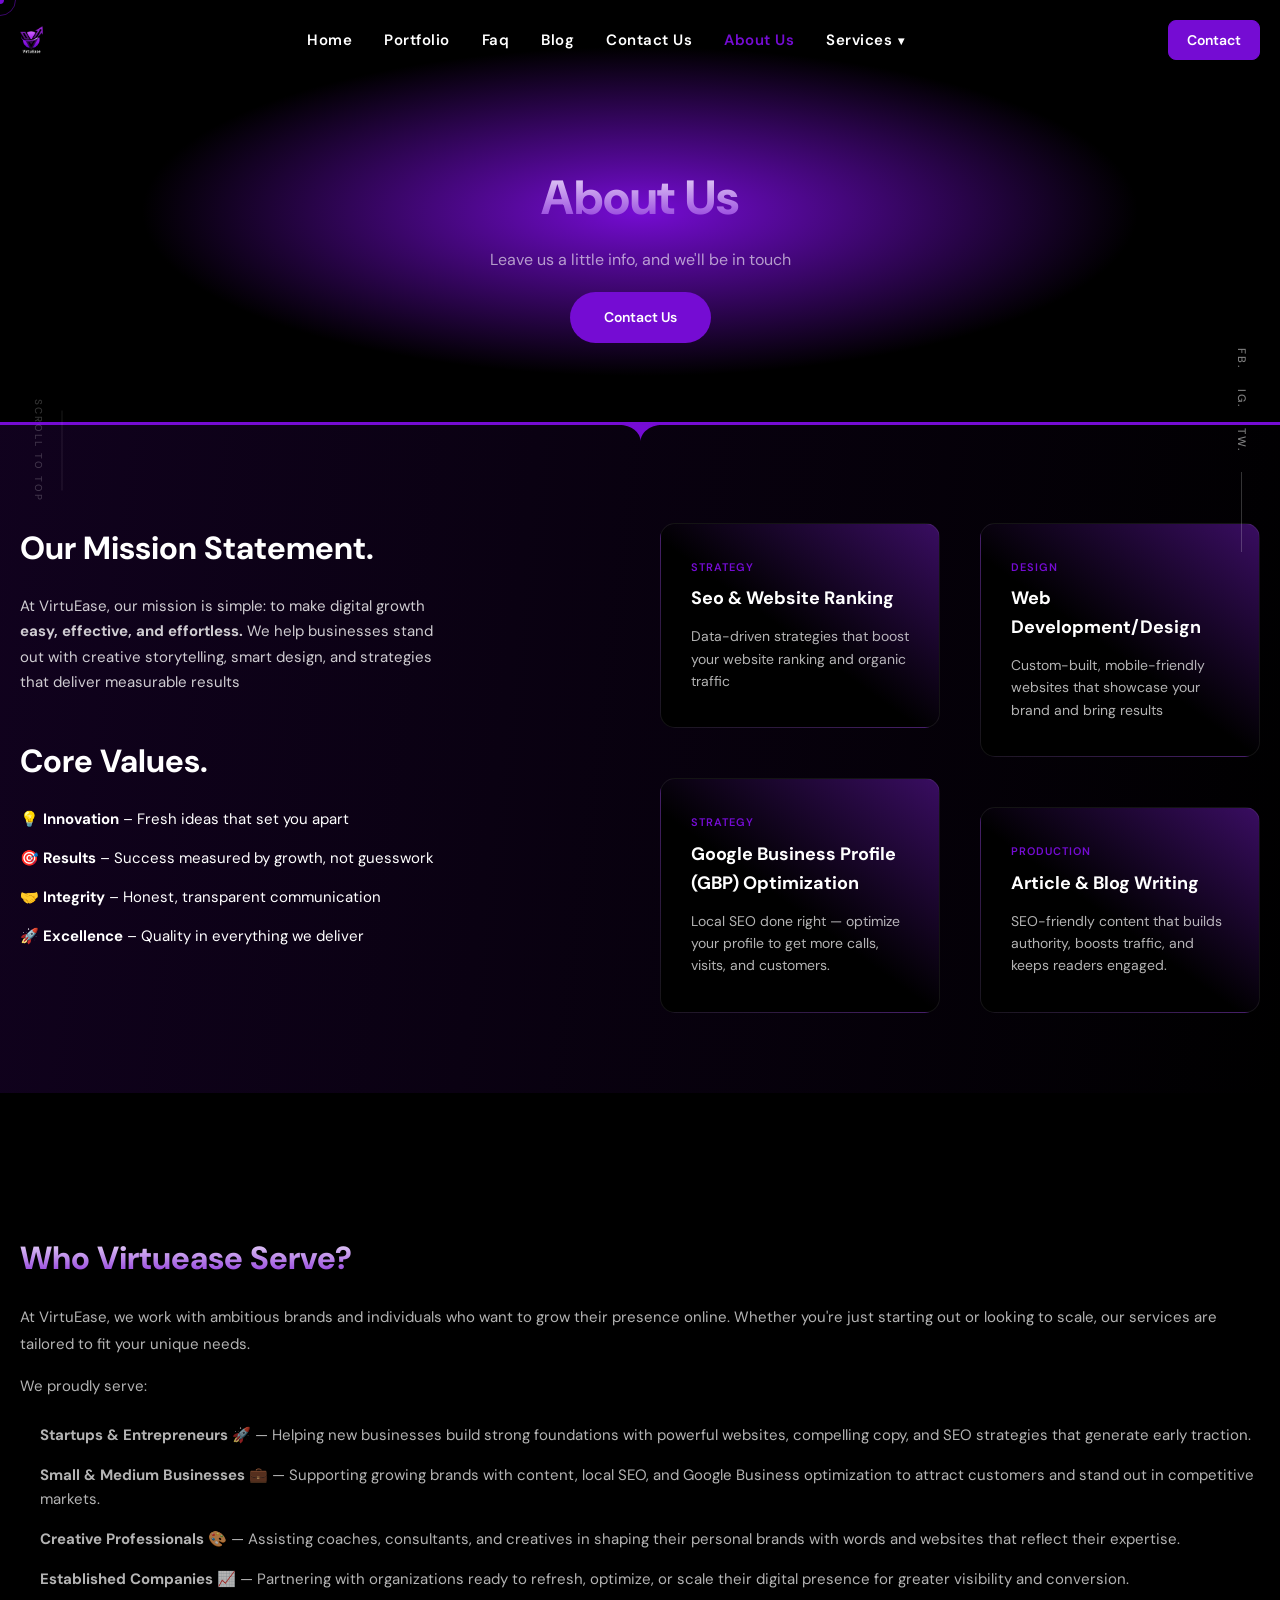
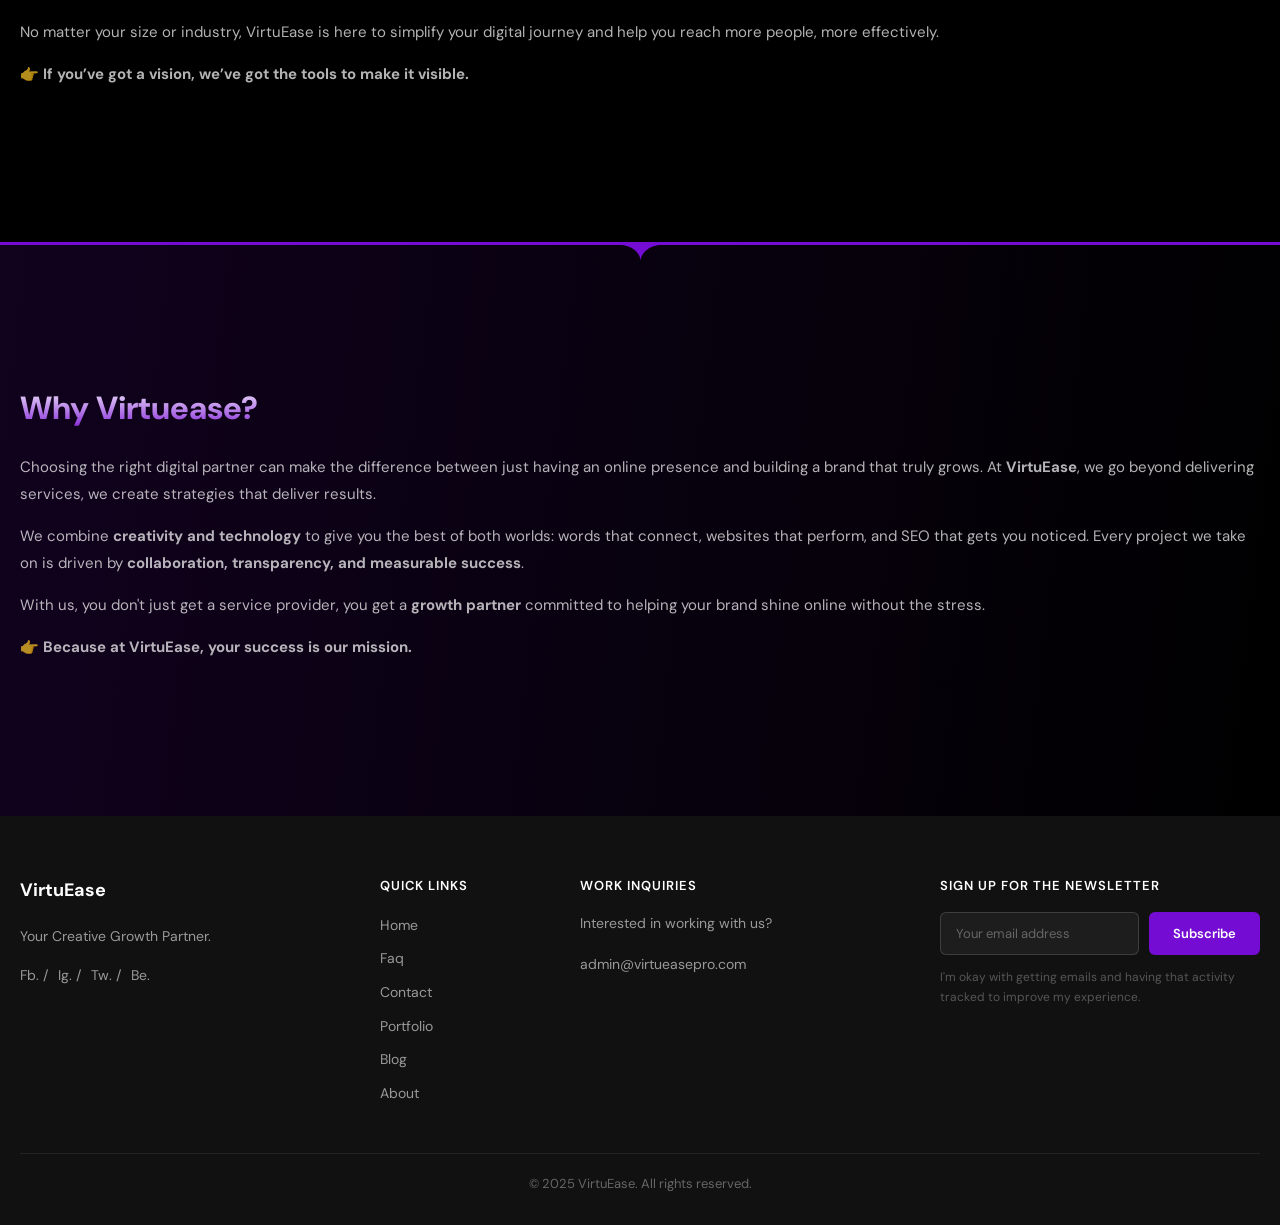
==== commit 5b486e39: "Implement particles canvas, active menu highlighting, desktop 2x2 why-choose grid, and contact page " ====
--- a/about.html
+++ b/about.html
@@ -160,11 +160,11 @@
         <h2>Who Virtuease Serve?</h2>
         <p>At VirtuEase, we work with ambitious brands and individuals who want to grow their presence online. Whether you're just starting out or looking to scale, our services are tailored to fit your unique needs.</p>
         <p>We proudly serve:</p>
-        <ul style="margin-bottom:20px; list-style: none; padding: 0;">
-          <li style="font-size:15px;color:var(--text);opacity:.7;padding:12px 0;line-height:1.6"><strong>Startups &amp; Entrepreneurs 🚀</strong> &mdash; Helping new businesses build strong foundations with powerful websites, compelling copy, and SEO strategies that generate early traction.</li>
-          <li style="font-size:15px;color:var(--text);opacity:.7;padding:12px 0;line-height:1.6"><strong>Small &amp; Medium Businesses 🏢</strong> &mdash; Supporting growing brands with content, local SEO, and Google Business optimization to attract customers and stand out in competitive markets.</li>
-          <li style="font-size:15px;color:var(--text);opacity:.7;padding:12px 0;line-height:1.6"><strong>Creative Professionals 🎨</strong> &mdash; Assisting coaches, consultants, and creatives in shaping their personal brands with words and websites that reflect their expertise.</li>
-          <li style="font-size:15px;color:var(--text);opacity:.7;padding:12px 0;line-height:1.6"><strong>Established Companies 📈</strong> &mdash; Partnering with organizations ready to refresh, optimize, or scale their digital presence for greater visibility and conversion.</li>
+        <ul style="margin-bottom:20px; padding-left: 20px; line-height: 1.6;">
+          <li style="font-size:15px;color:var(--text);opacity:.7;padding:8px 0;line-height:1.6"><strong>Startups &amp; Entrepreneurs 🚀</strong> &mdash; Helping new businesses build strong foundations with powerful websites, compelling copy, and SEO strategies that generate early traction.</li>
+          <li style="font-size:15px;color:var(--text);opacity:.7;padding:8px 0;line-height:1.6"><strong>Small &amp; Medium Businesses 💼</strong> &mdash; Supporting growing brands with content, local SEO, and Google Business optimization to attract customers and stand out in competitive markets.</li>
+          <li style="font-size:15px;color:var(--text);opacity:.7;padding:8px 0;line-height:1.6"><strong>Creative Professionals 🎨</strong> &mdash; Assisting coaches, consultants, and creatives in shaping their personal brands with words and websites that reflect their expertise.</li>
+          <li style="font-size:15px;color:var(--text);opacity:.7;padding:8px 0;line-height:1.6"><strong>Established Companies 📈</strong> &mdash; Partnering with organizations ready to refresh, optimize, or scale their digital presence for greater visibility and conversion.</li>
         </ul>
         <p style="margin-bottom:15px">No matter your size or industry, VirtuEase is here to simplify your digital journey and help you reach more people, more effectively.</p>
         <p><strong>👉 If you’ve got a vision, we’ve got the tools to make it visible.</strong></p>
@@ -181,9 +181,9 @@
     <div class="container">
       <div class="about-section">
         <h2>Why Virtuease?</h2>
-        <p>Choosing the right digital partner can make the difference between just having an online presence and building a brand that truly grows. At VirtuEase, we go beyond delivering services, we create strategies that deliver results.</p>
-        <p>We combine creativity and technology to give you the best of both worlds: words that connect, websites that perform, and SEO that gets you noticed. Every project we take on is driven by collaboration, transparency, and measurable success.</p>
-        <p>With us, you don't just get a service provider, you get a growth partner committed to helping your brand shine online without the stress.</p>
+        <p>Choosing the right digital partner can make the difference between just having an online presence and building a brand that truly grows. At <strong>VirtuEase</strong>, we go beyond delivering services, we create strategies that deliver results.</p>
+        <p>We combine <strong>creativity and technology</strong> to give you the best of both worlds: words that connect, websites that perform, and SEO that gets you noticed. Every project we take on is driven by <strong>collaboration, transparency, and measurable success</strong>.</p>
+        <p>With us, you don't just get a service provider, you get a <strong>growth partner</strong> committed to helping your brand shine online without the stress.</p>
         <p><strong>👉 Because at VirtuEase, your success is our mission.</strong></p>
       </div>
     </div>
--- a/assets/css/style.css
+++ b/assets/css/style.css
@@ -280,7 +280,8 @@
   transition: .3s;
 }
 
-.hamburger-overlay .overlay-menu a:hover {
+.hamburger-overlay .overlay-menu a:hover,
+.hamburger-overlay .overlay-menu a.active {
   color: var(--primary);
 }
 
@@ -407,7 +408,8 @@
   transition: color 0.3s;
 }
 
-.nav-menu > li > a:hover {
+.nav-menu > li > a:hover,
+.nav-menu > li > a.active {
   color: var(--primary);
 }
 
@@ -510,6 +512,21 @@
   overflow: hidden;
 }
 
+#particles-canvas {
+  position: absolute;
+  top: 0;
+  left: 0;
+  width: 100%;
+  height: 100%;
+  z-index: 1;
+  pointer-events: none;
+}
+
+.hero-section .container {
+  position: relative;
+  z-index: 2;
+}
+
 .hero-section h1 {
   font-size: 68px;
   font-weight: 900;
@@ -703,8 +720,24 @@
 /* ===== WHY CHOOSE US ===== */
 .why-grid {
   display: grid;
-  grid-template-columns: repeat(4, 1fr);
-  gap: 24px;
+  grid-template-columns: repeat(2, 1fr);
+  gap: 30px;
+}
+
+.why-card .card-icon {
+  width: 48px;
+  height: 48px;
+  margin: 0 auto 24px;
+  display: flex;
+  align-items: center;
+  justify-content: center;
+  color: var(--primary-light);
+}
+
+.why-card .card-icon svg {
+  fill: currentColor;
+  width: 100%;
+  height: 100%;
 }
 
 .why-card {
@@ -1061,6 +1094,62 @@
   font-size: 16px;
   color: var(--text);
   opacity: .6;
+}
+
+/* Page Hero Card (Specifically for Contact page) */
+.page-hero-card {
+  background: linear-gradient(rgba(0,0,0,0.45), rgba(0,0,0,0.45)), url('../images/contact-hero-bg.jpg') no-repeat center center;
+  background-size: cover;
+  border-radius: 30px;
+  padding: 100px 80px;
+  margin: 140px auto 40px;
+  max-width: 1200px;
+  width: calc(100% - 40px);
+  text-align: left;
+  position: relative;
+  overflow: hidden;
+  box-sizing: border-box;
+}
+
+.page-hero-card h1 {
+  font-size: 54px;
+  font-weight: 800;
+  color: #fff;
+  margin-bottom: 12px;
+}
+
+.page-hero-card p {
+  font-size: 16px;
+  color: rgba(255,255,255,0.85);
+  margin-bottom: 24px;
+}
+
+.page-hero-card .btn-email {
+  display: inline-block;
+  padding: 12px 30px;
+  border: 1px solid #fff;
+  border-radius: 30px;
+  color: #fff;
+  font-size: 14px;
+  font-weight: 600;
+  text-decoration: none;
+  transition: all 0.3s ease;
+  background: transparent;
+}
+
+.page-hero-card .btn-email:hover {
+  background: #fff;
+  color: #000;
+}
+
+@media screen and (max-width: 768px) {
+  .page-hero-card {
+    padding: 60px 30px;
+    margin-top: 100px;
+  }
+  .page-hero-card h1 {
+    font-size: 36px;
+  }
 }
 
 /* ===== ABOUT ===== */
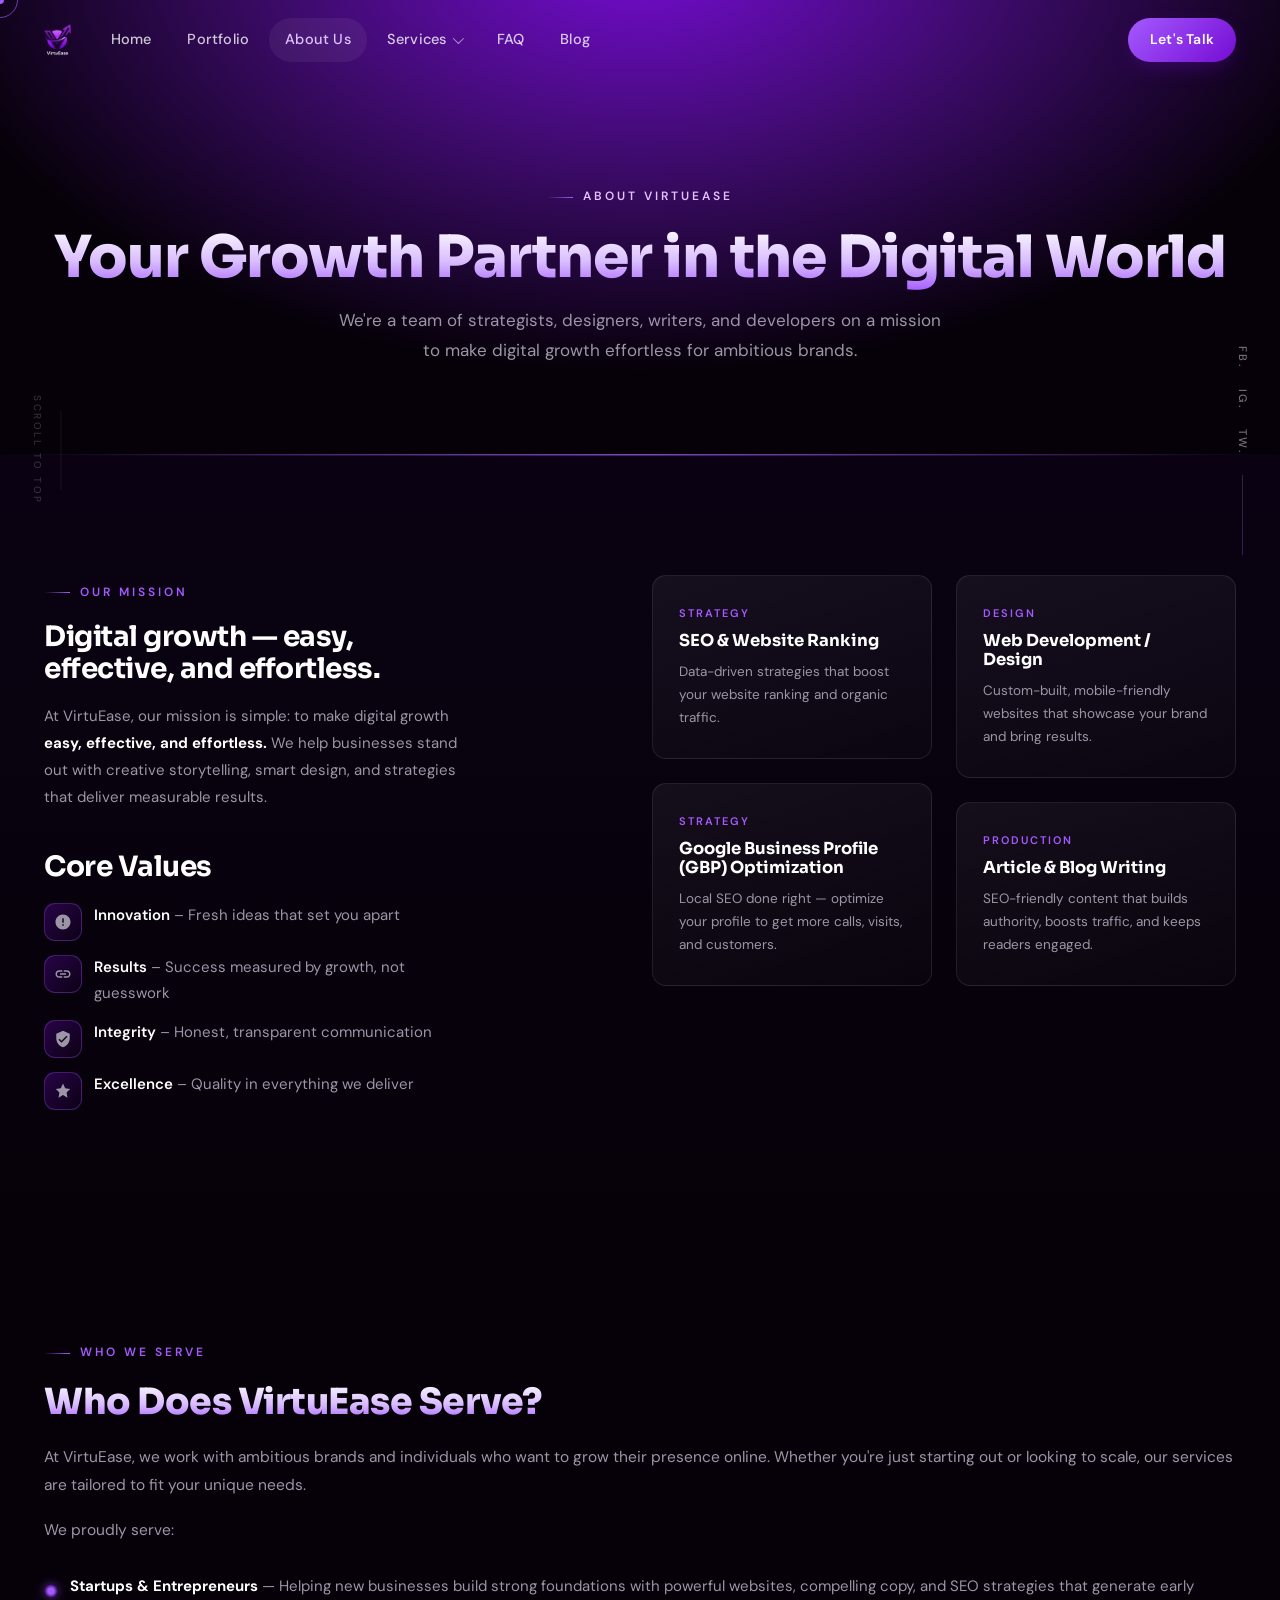
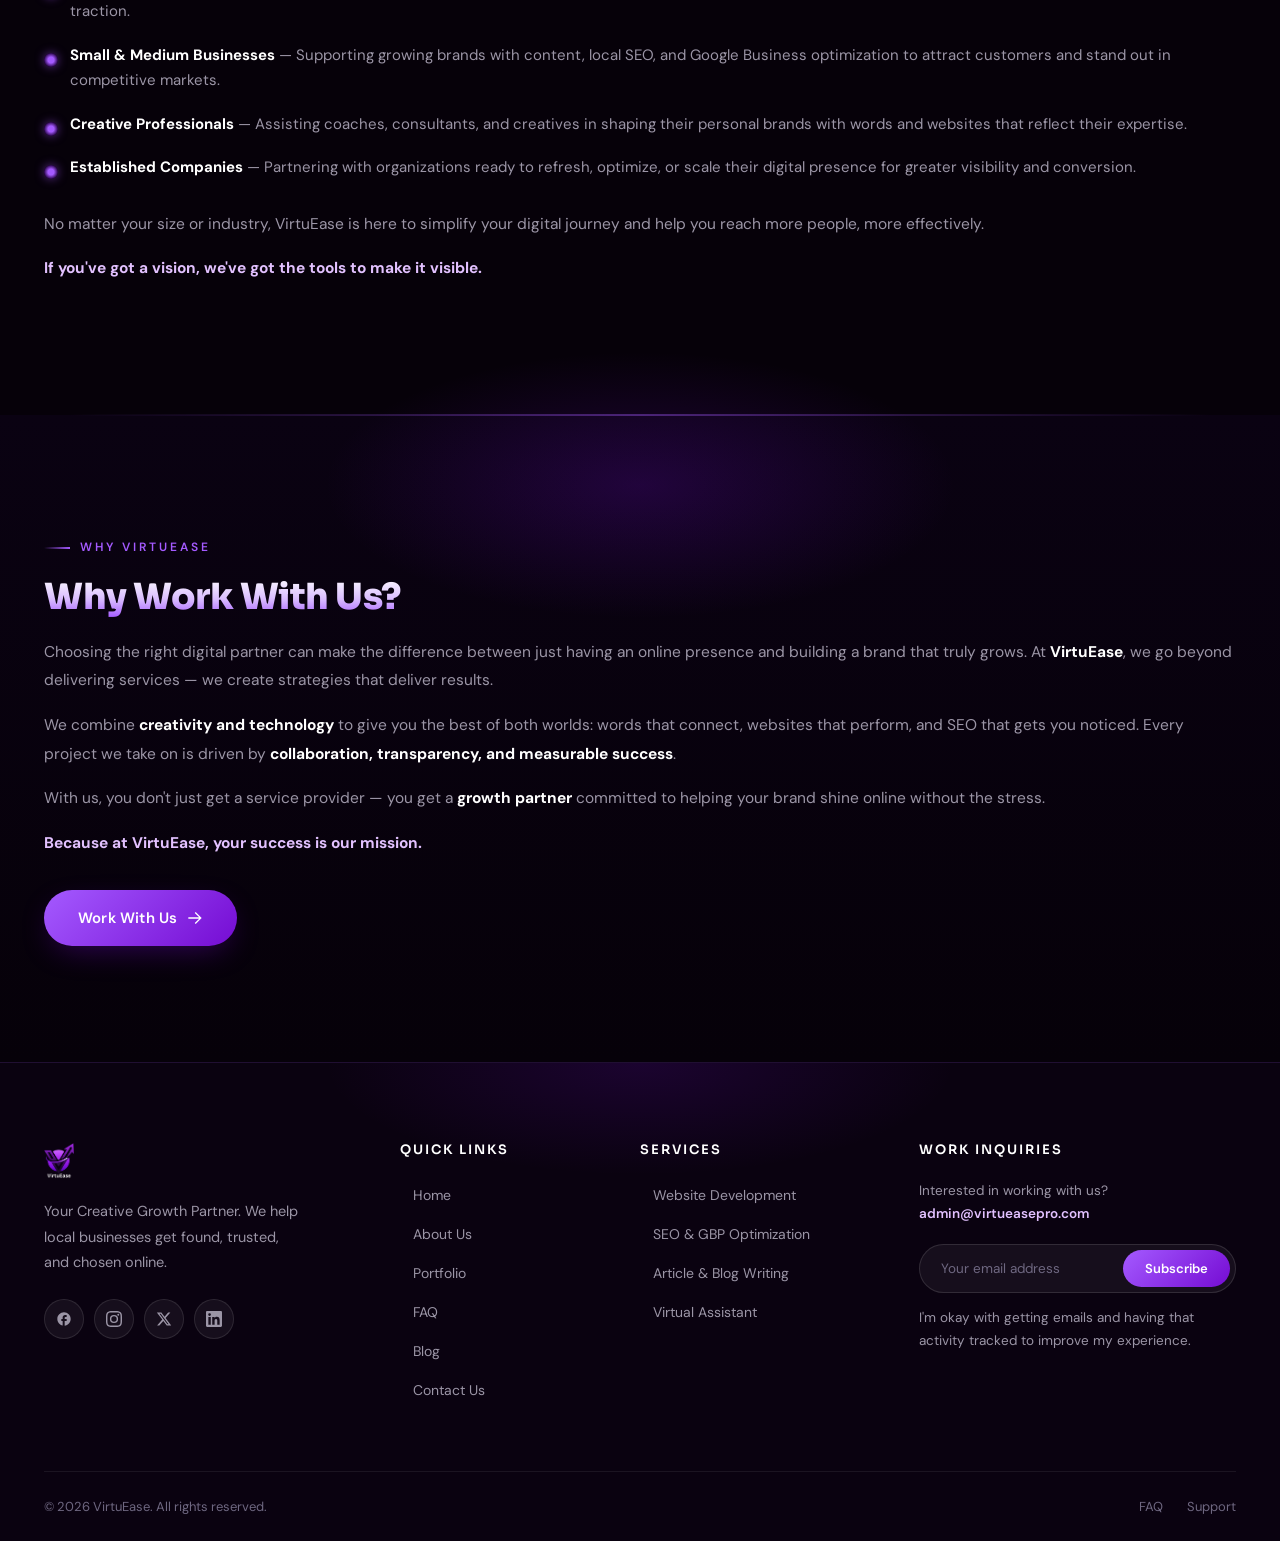
==== commit bba11e4c: "Redesign VirtuEase site: new design system, fixed cursor/marquee bugs, rebuilt all pages with proper" ====
--- a/about.html
+++ b/about.html
@@ -12,7 +12,7 @@
 
   <div class="circle-cursor circle-cursor-outer"></div>
   <div class="circle-cursor circle-cursor-inner">
-    <svg width="21" height="21" viewBox="0 0 21 21" fill="none" xmlns="http://www.w3.org/2000/svg">
+    <svg width="21" height="21" viewBox="0 0 21 21" fill="none" xmlns="http://www.w3.org/2000/svg" aria-hidden="true">
       <path d="M2.06055 0H20.0605V18H17.0605V5.12155L2.12132 20.0608L0 17.9395L14.9395 3H2.06055V0Z"/>
     </svg>
   </div>
@@ -35,16 +35,13 @@
 
   <header class="site-header">
     <div class="header-container">
-      <a href="/" class="logo">
+      <a href="/" class="logo" aria-label="VirtuEase home">
         <img src="assets/images/logo.png" alt="VirtuEase">
       </a>
-      <nav class="desktop-nav">
+      <nav class="desktop-nav" aria-label="Main navigation">
         <ul class="nav-menu">
           <li><a href="/">Home</a></li>
           <li><a href="/portfolio">Portfolio</a></li>
-          <li><a href="/faq">Faq</a></li>
-          <li><a href="/blog">Blog</a></li>
-          <li><a href="/contact-us">Contact Us</a></li>
           <li><a href="/about">About Us</a></li>
           <li class="has-dropdown">
             <a href="#">Services</a>
@@ -55,11 +52,13 @@
               <li><a href="/virtual-assistant">Virtual Assistant</a></li>
             </ul>
           </li>
+          <li><a href="/faq">FAQ</a></li>
+          <li><a href="/blog">Blog</a></li>
         </ul>
       </nav>
       <div class="header-actions">
-        <a href="/contact-us" class="btn-header-contact">Contact</a>
-        <button class="hamburger-btn" aria-label="Menu">
+        <a href="/contact-us" class="btn-header-contact">Let's Talk</a>
+        <button class="hamburger-btn" aria-label="Open menu">
           <span></span>
           <span></span>
           <span></span>
@@ -68,15 +67,12 @@
     </div>
   </header>
 
-  <div class="hamburger-overlay">
+  <div class="hamburger-overlay" aria-hidden="true">
     <ul class="overlay-menu">
-      <li><a href="/">Home</a></li>
-      <li><a href="/portfolio">Portfolio</a></li>
-      <li><a href="/faq">Faq</a></li>
-      <li><a href="/blog">Blog</a></li>
-      <li><a href="/contact-us">Contact Us</a></li>
-      <li><a href="/about">About Us</a></li>
-      <li class="has-submenu">
+      <li style="--i:0"><a href="/">Home</a></li>
+      <li style="--i:1"><a href="/portfolio">Portfolio</a></li>
+      <li style="--i:2"><a href="/about">About Us</a></li>
+      <li style="--i:3" class="has-submenu">
         <a href="#">Services</a>
         <ul class="overlay-submenu">
           <li><a href="/website-development">Website Development</a></li>
@@ -85,155 +81,201 @@
           <li><a href="/virtual-assistant">Virtual Assistant</a></li>
         </ul>
       </li>
+      <li style="--i:4"><a href="/faq">FAQ</a></li>
+      <li style="--i:5"><a href="/blog">Blog</a></li>
+      <li style="--i:6"><a href="/contact-us">Contact Us</a></li>
     </ul>
   </div>
 
-  <section class="page-hero">
-    <div class="container">
-      <h1>About Us</h1>
-      <p>Leave us a little info, and we'll be in touch</p>
-      <div class="hero-buttons" style="margin-top:20px">
-        <a href="mailto:admin@virtueasepro.com" class="btn btn-primary">Contact Us</a>
-      </div>
-    </div>
-  </section>
-
-  <section class="section section-gradient">
-    <div class="shape-divider-top">
-      <svg xmlns="http://www.w3.org/2000/svg" viewBox="0 0 1000 20" preserveAspectRatio="none">
-        <path class="shape-fill" d="M0,0v3c0,0,393.8,0,483.4,0c9.2,0,16.6,7.4,16.6,16.6c0-9.1,7.4-16.6,16.6-16.6C606.2,3,1000,3,1000,3V0H0z"/>
-      </svg>
-    </div>
-    <div class="container">
-      <div class="about-grid-4">
-        <!-- Column 1 -->
-        <div class="about-col">
-          <h2 style="font-size:32px;margin-bottom:20px;font-weight:700">Our Mission Statement.</h2>
-          <p style="font-size:15px;line-height:1.7;margin-bottom:40px;opacity:.8">At VirtuEase, our mission is simple: to make digital growth <strong>easy, effective, and effortless.</strong> We help businesses stand out with creative storytelling, smart design, and strategies that deliver measurable results</p>
-          
-          <h2 style="font-size:32px;margin-bottom:20px;font-weight:700">Core Values.</h2>
-          <ul class="about-values-list" style="list-style:none;padding:0">
-            <li style="margin-bottom:15px;font-size:15px;line-height:1.6">💡 <strong>Innovation</strong> – Fresh ideas that set you apart</li>
-            <li style="margin-bottom:15px;font-size:15px;line-height:1.6">🎯 <strong>Results</strong> – Success measured by growth, not guesswork</li>
-            <li style="margin-bottom:15px;font-size:15px;line-height:1.6">🤝 <strong>Integrity</strong> – Honest, transparent communication</li>
-            <li style="margin-bottom:15px;font-size:15px;line-height:1.6">🚀 <strong>Excellence</strong> – Quality in everything we deliver</li>
+  <main>
+    <section class="page-hero">
+      <div class="container">
+        <span class="eyebrow reveal revealed">About VirtuEase</span>
+        <h1 class="reveal revealed">Your Growth Partner in the Digital World</h1>
+        <p>We're a team of strategists, designers, writers, and developers on a mission to make digital growth effortless for ambitious brands.</p>
+      </div>
+    </section>
+
+    <section class="section section-gradient">
+      <div class="shape-divider-top" aria-hidden="true">
+        <svg xmlns="http://www.w3.org/2000/svg" viewBox="0 0 1000 20" preserveAspectRatio="none">
+          <path class="shape-fill" d="M0,0v3c0,0,393.8,0,483.4,0c9.2,0,16.6,7.4,16.6,16.6c0-9.1,7.4-16.6,16.6-16.6C606.2,3,1000,3,1000,3V0H0z"/>
+        </svg>
+      </div>
+      <div class="container">
+        <div class="about-grid-4">
+          <div class="about-col reveal">
+            <span class="eyebrow">Our Mission</span>
+            <h2>Digital growth — easy, effective, and effortless.</h2>
+            <p style="font-size:15px;line-height:1.8;margin-bottom:40px;color:var(--text-muted)">At VirtuEase, our mission is simple: to make digital growth <strong style="color:var(--text)">easy, effective, and effortless.</strong> We help businesses stand out with creative storytelling, smart design, and strategies that deliver measurable results.</p>
+
+            <h2 style="margin-bottom:20px">Core Values</h2>
+            <ul class="about-values-list">
+              <li>
+                <span class="value-icon" aria-hidden="true">
+                  <svg viewBox="0 0 24 24" fill="currentColor" style="width:18px;height:18px"><path d="M12 2C6.48 2 2 6.48 2 12s4.48 10 10 10 10-4.48 10-10S17.52 2 12 2zm1 15h-2v-2h2v2zm0-4h-2V7h2v6z"/></svg>
+                </span>
+                <span><strong>Innovation</strong> – Fresh ideas that set you apart</span>
+              </li>
+              <li>
+                <span class="value-icon" aria-hidden="true">
+                  <svg viewBox="0 0 24 24" fill="currentColor" style="width:18px;height:18px"><path d="M3.9 12c0-1.71 1.39-3.1 3.1-3.1h4V7H7c-2.76 0-5 2.24-5 5s2.24 5 5 5h4v-1.9H7c-1.71 0-3.1-1.39-3.1-3.1zM8 13h8v-2H8v2zm9-6h-4v1.9h4c1.71 0 3.1 1.39 3.1 3.1s-1.39 3.1-3.1 3.1h-4V17h4c2.76 0 5-2.24 5-5s-2.24-5-5-5z"/></svg>
+                </span>
+                <span><strong>Results</strong> – Success measured by growth, not guesswork</span>
+              </li>
+              <li>
+                <span class="value-icon" aria-hidden="true">
+                  <svg viewBox="0 0 24 24" fill="currentColor" style="width:18px;height:18px"><path d="M12 1L3 5v6c0 5.55 3.84 10.74 9 12 5.16-1.26 9-6.45 9-12V5l-9-4zm-2 16l-4-4 1.41-1.41L10 14.17l6.59-6.59L18 9l-8 8z"/></svg>
+                </span>
+                <span><strong>Integrity</strong> – Honest, transparent communication</span>
+              </li>
+              <li>
+                <span class="value-icon" aria-hidden="true">
+                  <svg viewBox="0 0 24 24" fill="currentColor" style="width:18px;height:18px"><path d="M12 2l2.9 6.26L21.6 9.3l-4.8 4.66 1.14 6.98L12 17.4l-5.94 3.54L7.2 13.96 2.4 9.3l6.7-1.04z"/></svg>
+                </span>
+                <span><strong>Excellence</strong> – Quality in everything we deliver</span>
+              </li>
+            </ul>
+          </div>
+
+          <div class="about-col spacer-col" aria-hidden="true"></div>
+
+          <div class="about-col reveal" style="--d:100ms">
+            <div class="about-service-item" style="margin-bottom:24px">
+              <span class="tag">Strategy</span>
+              <h4>SEO &amp; Website Ranking</h4>
+              <p>Data-driven strategies that boost your website ranking and organic traffic.</p>
+            </div>
+            <div class="about-service-item">
+              <span class="tag">Strategy</span>
+              <h4>Google Business Profile (GBP) Optimization</h4>
+              <p>Local SEO done right — optimize your profile to get more calls, visits, and customers.</p>
+            </div>
+          </div>
+
+          <div class="about-col reveal" style="--d:200ms">
+            <div class="about-service-item" style="margin-bottom:24px">
+              <span class="tag">Design</span>
+              <h4>Web Development / Design</h4>
+              <p>Custom-built, mobile-friendly websites that showcase your brand and bring results.</p>
+            </div>
+            <div class="about-service-item">
+              <span class="tag">Production</span>
+              <h4>Article &amp; Blog Writing</h4>
+              <p>SEO-friendly content that builds authority, boosts traffic, and keeps readers engaged.</p>
+            </div>
+          </div>
+        </div>
+      </div>
+    </section>
+
+    <section class="section">
+      <div class="container">
+        <div class="about-section reveal">
+          <span class="eyebrow">Who We Serve</span>
+          <h2>Who Does VirtuEase Serve?</h2>
+          <p>At VirtuEase, we work with ambitious brands and individuals who want to grow their presence online. Whether you're just starting out or looking to scale, our services are tailored to fit your unique needs.</p>
+          <p>We proudly serve:</p>
+          <ul class="about-services-section">
+            <li><strong>Startups &amp; Entrepreneurs</strong> — Helping new businesses build strong foundations with powerful websites, compelling copy, and SEO strategies that generate early traction.</li>
+            <li><strong>Small &amp; Medium Businesses</strong> — Supporting growing brands with content, local SEO, and Google Business optimization to attract customers and stand out in competitive markets.</li>
+            <li><strong>Creative Professionals</strong> — Assisting coaches, consultants, and creatives in shaping their personal brands with words and websites that reflect their expertise.</li>
+            <li><strong>Established Companies</strong> — Partnering with organizations ready to refresh, optimize, or scale their digital presence for greater visibility and conversion.</li>
           </ul>
-        </div>
-        
-        <!-- Column 2 (spacer) -->
-        <div class="about-col spacer-col"></div>
-        
-        <!-- Column 3 -->
-        <div class="about-col">
-          <div class="about-service-item" style="margin-bottom:50px">
-            <span class="tag" style="font-size:11px;color:var(--primary);text-transform:uppercase;letter-spacing:1px;font-weight:600;display:block;margin-bottom:8px">Strategy</span>
-            <h4 style="font-size:18px;font-weight:700;margin-bottom:12px">Seo &amp; Website Ranking</h4>
-            <p style="font-size:14px;opacity:.7;line-height:1.6">Data-driven strategies that boost your website ranking and organic traffic</p>
-          </div>
-          <div class="about-service-item">
-            <span class="tag" style="font-size:11px;color:var(--primary);text-transform:uppercase;letter-spacing:1px;font-weight:600;display:block;margin-bottom:8px">Strategy</span>
-            <h4 style="font-size:18px;font-weight:700;margin-bottom:12px">Google Business Profile (GBP) Optimization</h4>
-            <p style="font-size:14px;opacity:.7;line-height:1.6">Local SEO done right — optimize your profile to get more calls, visits, and customers.</p>
-          </div>
-        </div>
-        
-        <!-- Column 4 -->
-        <div class="about-col">
-          <div class="about-service-item" style="margin-bottom:50px">
-            <span class="tag" style="font-size:11px;color:var(--primary);text-transform:uppercase;letter-spacing:1px;font-weight:600;display:block;margin-bottom:8px">Design</span>
-            <h4 style="font-size:18px;font-weight:700;margin-bottom:12px">Web Development/Design</h4>
-            <p style="font-size:14px;opacity:.7;line-height:1.6">Custom-built, mobile-friendly websites that showcase your brand and bring results</p>
-          </div>
-          <div class="about-service-item">
-            <span class="tag" style="font-size:11px;color:var(--primary);text-transform:uppercase;letter-spacing:1px;font-weight:600;display:block;margin-bottom:8px">Production</span>
-            <h4 style="font-size:18px;font-weight:700;margin-bottom:12px">Article &amp; Blog Writing</h4>
-            <p style="font-size:14px;opacity:.7;line-height:1.6">SEO-friendly content that builds authority, boosts traffic, and keeps readers engaged.</p>
-          </div>
-        </div>
-      </div>
-    </div>
-  </section>
-
-  <section class="section">
-    <div class="container">
-      <div class="about-section">
-        <h2>Who Virtuease Serve?</h2>
-        <p>At VirtuEase, we work with ambitious brands and individuals who want to grow their presence online. Whether you're just starting out or looking to scale, our services are tailored to fit your unique needs.</p>
-        <p>We proudly serve:</p>
-        <ul style="margin-bottom:20px; padding-left: 20px; line-height: 1.6;">
-          <li style="font-size:15px;color:var(--text);opacity:.7;padding:8px 0;line-height:1.6"><strong>Startups &amp; Entrepreneurs 🚀</strong> &mdash; Helping new businesses build strong foundations with powerful websites, compelling copy, and SEO strategies that generate early traction.</li>
-          <li style="font-size:15px;color:var(--text);opacity:.7;padding:8px 0;line-height:1.6"><strong>Small &amp; Medium Businesses 💼</strong> &mdash; Supporting growing brands with content, local SEO, and Google Business optimization to attract customers and stand out in competitive markets.</li>
-          <li style="font-size:15px;color:var(--text);opacity:.7;padding:8px 0;line-height:1.6"><strong>Creative Professionals 🎨</strong> &mdash; Assisting coaches, consultants, and creatives in shaping their personal brands with words and websites that reflect their expertise.</li>
-          <li style="font-size:15px;color:var(--text);opacity:.7;padding:8px 0;line-height:1.6"><strong>Established Companies 📈</strong> &mdash; Partnering with organizations ready to refresh, optimize, or scale their digital presence for greater visibility and conversion.</li>
-        </ul>
-        <p style="margin-bottom:15px">No matter your size or industry, VirtuEase is here to simplify your digital journey and help you reach more people, more effectively.</p>
-        <p><strong>👉 If you’ve got a vision, we’ve got the tools to make it visible.</strong></p>
-      </div>
-    </div>
-  </section>
-
-  <section class="section section-gradient">
-    <div class="shape-divider-top">
-      <svg xmlns="http://www.w3.org/2000/svg" viewBox="0 0 1000 20" preserveAspectRatio="none">
-        <path class="shape-fill" d="M0,0v3c0,0,393.8,0,483.4,0c9.2,0,16.6,7.4,16.6,16.6c0-9.1,7.4-16.6,16.6-16.6C606.2,3,1000,3,1000,3V0H0z"/>
-      </svg>
-    </div>
-    <div class="container">
-      <div class="about-section">
-        <h2>Why Virtuease?</h2>
-        <p>Choosing the right digital partner can make the difference between just having an online presence and building a brand that truly grows. At <strong>VirtuEase</strong>, we go beyond delivering services, we create strategies that deliver results.</p>
-        <p>We combine <strong>creativity and technology</strong> to give you the best of both worlds: words that connect, websites that perform, and SEO that gets you noticed. Every project we take on is driven by <strong>collaboration, transparency, and measurable success</strong>.</p>
-        <p>With us, you don't just get a service provider, you get a <strong>growth partner</strong> committed to helping your brand shine online without the stress.</p>
-        <p><strong>👉 Because at VirtuEase, your success is our mission.</strong></p>
-      </div>
-    </div>
-  </section>
+          <p>No matter your size or industry, VirtuEase is here to simplify your digital journey and help you reach more people, more effectively.</p>
+          <p><strong style="color:var(--primary-light)">If you've got a vision, we've got the tools to make it visible.</strong></p>
+        </div>
+      </div>
+    </section>
+
+    <section class="section section-gradient section-glow">
+      <div class="shape-divider-top" aria-hidden="true">
+        <svg xmlns="http://www.w3.org/2000/svg" viewBox="0 0 1000 20" preserveAspectRatio="none">
+          <path class="shape-fill" d="M0,0v3c0,0,393.8,0,483.4,0c9.2,0,16.6,7.4,16.6,16.6c0-9.1,7.4-16.6,16.6-16.6C606.2,3,1000,3,1000,3V0H0z"/>
+        </svg>
+      </div>
+      <div class="container">
+        <div class="about-section reveal">
+          <span class="eyebrow">Why VirtuEase</span>
+          <h2>Why Work With Us?</h2>
+          <p>Choosing the right digital partner can make the difference between just having an online presence and building a brand that truly grows. At <strong style="color:var(--text)">VirtuEase</strong>, we go beyond delivering services — we create strategies that deliver results.</p>
+          <p>We combine <strong style="color:var(--text)">creativity and technology</strong> to give you the best of both worlds: words that connect, websites that perform, and SEO that gets you noticed. Every project we take on is driven by <strong style="color:var(--text)">collaboration, transparency, and measurable success</strong>.</p>
+          <p>With us, you don't just get a service provider — you get a <strong style="color:var(--text)">growth partner</strong> committed to helping your brand shine online without the stress.</p>
+          <p><strong style="color:var(--primary-light)">Because at VirtuEase, your success is our mission.</strong></p>
+          <div class="hero-buttons" style="justify-content:flex-start;margin-top:32px">
+            <a href="/contact-us" class="btn btn-primary">Work With Us
+              <svg viewBox="0 0 24 24" fill="currentColor" aria-hidden="true"><path d="M13.025 3l8.97 8.97-8.97 8.98-1.415-1.415 6.56-6.556H2v-2.016h16.17l-6.56-6.556z"/></svg>
+            </a>
+          </div>
+        </div>
+      </div>
+    </section>
+  </main>
 
   <footer class="footer">
     <div class="container">
       <div class="footer-grid">
-        <div>
-          <h3>VirtuEase</h3>
-          <p>Your Creative Growth Partner.</p>
+        <div class="footer-brand">
+          <img src="assets/images/logo.png" alt="VirtuEase">
+          <p>Your Creative Growth Partner. We help local businesses get found, trusted, and chosen online.</p>
           <div class="social-links">
-            <a href="#" target="_blank" rel="noopener">Fb. /</a>
-            <a href="#" target="_blank" rel="noopener">Ig. /</a>
-            <a href="#" target="_blank" rel="noopener">Tw. /</a>
-            <a href="#" target="_blank" rel="noopener">Be.</a>
+            <a href="#" target="_blank" rel="noopener" aria-label="Facebook">
+              <svg viewBox="0 0 24 24" aria-hidden="true"><path d="M22 12c0-5.52-4.48-10-10-10S2 6.48 2 12c0 4.84 3.44 8.87 8 9.8V15H8v-3h2V9.5C10 7.57 11.57 6 13.5 6H16v3h-2c-.55 0-1 .45-1 1v2h3v3h-3v6.95c5.05-.5 9-4.76 9-9.95z"/></svg>
+            </a>
+            <a href="#" target="_blank" rel="noopener" aria-label="Instagram">
+              <svg viewBox="0 0 24 24" aria-hidden="true"><path d="M12 2.16c3.2 0 3.58.01 4.85.07 1.17.05 1.8.25 2.23.41.56.22.96.48 1.38.9.42.42.68.82.9 1.38.16.42.36 1.06.41 2.23.06 1.27.07 1.65.07 4.85s-.01 3.58-.07 4.85c-.05 1.17-.25 1.8-.41 2.23-.22.56-.48.96-.9 1.38-.42.42-.82.68-1.38.9-.42.16-1.06.36-2.23.41-1.27.06-1.65.07-4.85.07s-3.58-.01-4.85-.07c-1.17-.05-1.8-.25-2.23-.41a3.72 3.72 0 0 1-1.38-.9 3.72 3.72 0 0 1-.9-1.38c-.16-.42-.36-1.06-.41-2.23C2.17 15.58 2.16 15.2 2.16 12s.01-3.58.07-4.85c.05-1.17.25-1.8.41-2.23.22-.56.48-.96.9-1.38.42-.42.82-.68 1.38-.9.42-.16 1.06-.36 2.23-.41C8.42 2.17 8.8 2.16 12 2.16zM12 0C8.74 0 8.33.01 7.05.07 5.78.13 4.9.33 4.14.63a5.9 5.9 0 0 0-2.13 1.39A5.9 5.9 0 0 0 .63 4.14C.33 4.9.13 5.78.07 7.05.01 8.33 0 8.74 0 12s.01 3.67.07 4.95c.06 1.27.26 2.15.56 2.91.3.76.71 1.4 1.39 2.13a5.9 5.9 0 0 0 2.13 1.39c.76.3 1.64.5 2.91.56C8.33 23.99 8.74 24 12 24s3.67-.01 4.95-.07c1.27-.06 2.15-.26 2.91-.56a5.9 5.9 0 0 0 2.13-1.39 5.9 5.9 0 0 0 1.39-2.13c.3-.76.5-1.64.56-2.91.06-1.28.07-1.69.07-4.95s-.01-3.67-.07-4.95c-.06-1.27-.26-2.15-.56-2.91a5.9 5.9 0 0 0-1.39-2.13A5.9 5.9 0 0 0 19.86.63c-.76-.3-1.64-.5-2.91-.56C15.67.01 15.26 0 12 0zm0 5.84A6.16 6.16 0 1 0 18.16 12 6.16 6.16 0 0 0 12 5.84zM12 16a4 4 0 1 1 4-4 4 4 0 0 1-4 4zm7.85-10.4a1.44 1.44 0 1 1-2.88 0 1.44 1.44 0 0 1 2.88 0z"/></svg>
+            </a>
+            <a href="#" target="_blank" rel="noopener" aria-label="X (Twitter)">
+              <svg viewBox="0 0 24 24" aria-hidden="true"><path d="M18.244 2.25h3.308l-7.227 8.26 8.502 11.24H16.17l-5.214-6.817L4.99 21.75H1.68l7.73-8.835L1.254 2.25H8.08l4.713 6.231zm-1.161 17.52h1.833L7.084 4.126H5.117z"/></svg>
+            </a>
+            <a href="#" target="_blank" rel="noopener" aria-label="LinkedIn">
+              <svg viewBox="0 0 24 24" aria-hidden="true"><path d="M20.45 20.45h-3.55v-5.57c0-1.33-.03-3.04-1.85-3.04-1.85 0-2.13 1.45-2.13 2.94v5.67H9.35V9h3.41v1.56h.05c.48-.9 1.64-1.85 3.37-1.85 3.6 0 4.27 2.37 4.27 5.46v6.28zM5.34 7.43a2.06 2.06 0 1 1 0-4.12 2.06 2.06 0 0 1 0 4.12zM7.12 20.45H3.56V9h3.56v11.45zM22.22 0H1.77C.79 0 0 .77 0 1.73v20.54C0 23.23.79 24 1.77 24h20.45c.98 0 1.78-.77 1.78-1.73V1.73C24 .77 23.2 0 22.22 0z"/></svg>
+            </a>
           </div>
         </div>
         <div>
           <h4>Quick Links</h4>
-          <ul class="quick-links">
+          <ul class="footer-links">
             <li><a href="/">Home</a></li>
-            <li><a href="/faq">Faq</a></li>
-            <li><a href="/contact-us">Contact</a></li>
+            <li><a href="/about">About Us</a></li>
             <li><a href="/portfolio">Portfolio</a></li>
+            <li><a href="/faq">FAQ</a></li>
             <li><a href="/blog">Blog</a></li>
-            <li><a href="/about">About</a></li>
+            <li><a href="/contact-us">Contact Us</a></li>
           </ul>
         </div>
         <div>
-          <h4>Work inquiries</h4>
-          <p>Interested in working with us?</p>
-          <a href="mailto:admin@virtueasepro.com">admin@virtueasepro.com</a>
-        </div>
-        <div>
-          <h4>Sign up for the newsletter</h4>
-          <form class="newsletter-form">
-            <input type="email" placeholder="Your email address" required>
+          <h4>Services</h4>
+          <ul class="footer-links">
+            <li><a href="/website-development">Website Development</a></li>
+            <li><a href="/seo-google-business-profile-optimization">SEO &amp; GBP Optimization</a></li>
+            <li><a href="/article-and-blog-writing">Article &amp; Blog Writing</a></li>
+            <li><a href="/virtual-assistant">Virtual Assistant</a></li>
+          </ul>
+        </div>
+        <div class="footer-newsletter">
+          <h4>Work Inquiries</h4>
+          <p>Interested in working with us? <a href="mailto:admin@virtueasepro.com" style="color:var(--primary-light);font-weight:600">admin@virtueasepro.com</a></p>
+          <form class="newsletter-form" novalidate>
+            <input type="email" placeholder="Your email address" aria-label="Email address" required>
             <button type="submit">Subscribe</button>
           </form>
-          <p style="margin-top:12px;font-size:12px;opacity:.5">I'm okay with getting emails and having that activity tracked to improve my experience.</p>
+          <p class="newsletter-note">I'm okay with getting emails and having that activity tracked to improve my experience.</p>
         </div>
       </div>
       <div class="footer-bottom">
-        &copy; 2025 VirtuEase. All rights reserved.
+        <span>&copy; 2026 VirtuEase. All rights reserved.</span>
+        <div class="footer-legal">
+          <a href="/faq">FAQ</a>
+          <a href="/contact-us">Support</a>
+        </div>
       </div>
     </div>
   </footer>
 
-  <button class="scroll-top" aria-label="Scroll to top">&uarr;</button>
+  <button class="scroll-top" aria-label="Scroll to top">
+    <svg viewBox="0 0 24 24" aria-hidden="true"><path d="M4 12l1.41 1.41L11 7.83V20h2V7.83l5.58 5.59L20 12l-8-8-8 8z"/></svg>
+  </button>
 
   <script src="assets/js/main.js"></script>
 </body>
--- a/assets/css/style.css
+++ b/assets/css/style.css
@@ -1,44 +1,69 @@
-@import url('https://fonts.googleapis.com/css2?family=DM+Sans:ital,opsz,wght@0,9..40,100..1000;1,9..40,100..1000&display=swap');
+@import url('https://fonts.googleapis.com/css2?family=DM+Sans:ital,opsz,wght@0,9..40,100..1000;1,9..40,100..1000&family=Sora:wght@400;600;700;800&display=swap');
 
 :root {
   --primary: #750CD3;
+  --primary-bright: #A45AFF;
   --primary-dark: #390D61;
   --primary-light: #E2C1FF;
-  --primary-trans: #750CD324;
-  --bg: #000000;
+  --primary-glow: rgba(117, 12, 211, 0.45);
+  --primary-glow-soft: rgba(117, 12, 211, 0.18);
+
+  --bg: #060109;
+  --bg-elevated: #0B0214;
   --text: #FFFFFF;
-  --text-muted: #AAAAAA;
-  --card-bg: linear-gradient(216deg, #390D61 0%, #000000 54%);
-  --section-bg: linear-gradient(97deg, #750CD324 0%, #000000 100%);
-  --hero-bg: radial-gradient(at center center, #750CD3 0%, #000000 55%);
-  --heading-gradient: linear-gradient(180deg, #FFFFFF 0%, #750CD3 100%);
-  --container: 1344px;
+  --text-muted: #9B95A6;
+  --text-dim: #6E6780;
+
+  --card-bg: linear-gradient(160deg, rgba(255,255,255,0.055) 0%, rgba(255,255,255,0.015) 100%);
+  --card-border: rgba(255,255,255,0.09);
+  --card-border-hover: rgba(164, 90, 255, 0.55);
+
+  --section-bg: linear-gradient(180deg, #0A0212 0%, #060109 100%);
+  --hero-bg: radial-gradient(1200px 800px at 50% -10%, #750CD3 0%, #3D0B6B 38%, #060109 78%);
+  --cta-bg: radial-gradient(900px 500px at 50% 0%, #8A2BE2 0%, #750CD3 45%, #4A087F 100%);
+
+  --heading-gradient: linear-gradient(180deg, #FFFFFF 0%, #D9BCFF 55%, #A45AFF 100%);
+  --btn-gradient: linear-gradient(135deg, #A45AFF 0%, #750CD3 100%);
+
+  --container: 1240px;
   --font: 'DM Sans', sans-serif;
-}
-
-* {
+  --font-heading: 'Sora', 'DM Sans', sans-serif;
+  --radius: 20px;
+  --radius-sm: 14px;
+
+  --ease: cubic-bezier(0.22, 1, 0.36, 1);
+}
+
+/* ===== RESET & BASE ===== */
+*, *::before, *::after {
   margin: 0;
   padding: 0;
   box-sizing: border-box;
-  cursor: none;
 }
 
 html {
   scroll-behavior: smooth;
+  -webkit-text-size-adjust: 100%;
 }
 
 body {
   font-family: var(--font);
   background: var(--bg);
   color: var(--text);
-  line-height: 1.6;
+  line-height: 1.65;
   overflow-x: hidden;
+  -webkit-font-smoothing: antialiased;
+  text-rendering: optimizeLegibility;
+}
+
+body.no-scroll {
+  overflow: hidden;
 }
 
 a {
   text-decoration: none;
   color: inherit;
-  transition: .3s;
+  transition: color .3s var(--ease);
 }
 
 img {
@@ -47,110 +72,163 @@
   display: block;
 }
 
-ul {
+ul, ol {
   list-style: none;
+}
+
+h1, h2, h3, h4, h5, h6 {
+  font-family: var(--font-heading);
+  line-height: 1.15;
+  font-weight: 700;
+}
+
+button, input, select, textarea {
+  font-family: var(--font);
+}
+
+::selection {
+  background: var(--primary);
+  color: #fff;
+}
+
+::-webkit-scrollbar {
+  width: 10px;
+}
+::-webkit-scrollbar-track {
+  background: var(--bg);
+}
+::-webkit-scrollbar-thumb {
+  background: linear-gradient(180deg, var(--primary-bright), var(--primary));
+  border-radius: 8px;
+  border: 2px solid var(--bg);
 }
 
 .container {
   max-width: var(--container);
   margin: 0 auto;
-  padding: 0 20px;
+  padding: 0 24px;
+}
+
+.visually-hidden {
+  position: absolute;
+  width: 1px;
+  height: 1px;
+  overflow: hidden;
+  clip: rect(0 0 0 0);
+  white-space: nowrap;
 }
 
 /* ===== CUSTOM CURSOR ===== */
-body.custom-cursor,
-body.custom-cursor * {
-  cursor: none !important;
-}
-
-.circle-cursor {
-  position: fixed;
-  left: 0;
-  top: 0;
-  pointer-events: none;
-  border-radius: 50%;
-  z-index: 10000000;
-  transform: translate3d(0, 0, 0);
-  visibility: hidden;
-  transition: width .25s ease-out, height .25s ease-out, margin .25s ease-out, background-color .25s ease-out, border .25s ease-out, opacity .25s ease-out;
-}
-
-.circle-cursor-inner {
-  width: 8px;
-  height: 8px;
-  margin-left: -4px;
-  margin-top: -4px;
-  z-index: 10000001;
-  background-color: var(--primary);
-  display: flex;
-  align-items: center;
-  justify-content: center;
-}
-
-.circle-cursor-outer {
-  width: 32px;
-  height: 32px;
-  margin-left: -16px;
-  margin-top: -16px;
-  border: 1px solid var(--primary);
-  opacity: .5;
-}
-
-/* Hover over standard links */
-.circle-cursor-inner.cursor-link-hover {
-  width: 20px;
-  height: 20px;
-  margin-left: -10px;
-  margin-top: -10px;
-  background-color: var(--primary);
-  opacity: .5;
-}
-
-.circle-cursor-outer.cursor-link-hover {
-  width: 20px;
-  height: 20px;
-  margin-left: -10px;
-  margin-top: -10px;
-  opacity: .5;
-}
-
-/* Hover over project link cards */
-.circle-cursor-inner.cursor-link {
-  background-color: transparent !important;
-  width: 60px;
-  height: 60px;
-  margin-left: -30px;
-  margin-top: -30px;
-  opacity: 1;
-}
-
-.circle-cursor-inner svg {
-  width: 21px;
-  height: 21px;
-  fill: #ffffff;
-  opacity: 0;
-  transition: opacity .25s;
-}
-
-.circle-cursor-inner.cursor-link svg {
-  opacity: 1;
-}
-
-.circle-cursor-outer.cursor-link.cursor-link-hover {
-  width: 60px;
-  height: 60px;
-  margin-left: -30px;
-  margin-top: -30px;
-  background-color: rgba(255, 255, 255, 0.1);
-  border: none;
-  opacity: 1;
-}
-
-/* ===== ELEMENTS BAR ===== */
+@media (hover: hover) and (pointer: fine) {
+  body.custom-cursor,
+  body.custom-cursor * {
+    cursor: none !important;
+  }
+
+  .circle-cursor {
+    position: fixed;
+    left: 0;
+    top: 0;
+    pointer-events: none;
+    border-radius: 50%;
+    z-index: 10000000;
+    transform: translate3d(0, 0, 0);
+    visibility: hidden;
+    opacity: 0;
+    transition: width .25s ease-out, height .25s ease-out, margin .25s ease-out,
+                background-color .25s ease-out, border-color .25s ease-out, opacity .25s ease-out;
+  }
+
+  .circle-cursor-inner {
+    width: 8px;
+    height: 8px;
+    margin-left: -4px;
+    margin-top: -4px;
+    z-index: 10000001;
+    background-color: var(--primary-bright);
+    display: flex;
+    align-items: center;
+    justify-content: center;
+  }
+
+  .circle-cursor-outer {
+    width: 36px;
+    height: 36px;
+    margin-left: -18px;
+    margin-top: -18px;
+    border: 1px solid rgba(164, 90, 255, 0.65);
+    opacity: .55;
+  }
+
+  .circle-cursor.is-active {
+    opacity: 1;
+    visibility: visible;
+  }
+
+  .circle-cursor-inner.cursor-link-hover {
+    width: 22px;
+    height: 22px;
+    margin-left: -11px;
+    margin-top: -11px;
+    background-color: var(--primary-bright);
+    opacity: .9;
+  }
+
+  .circle-cursor-outer.cursor-link-hover {
+    width: 46px;
+    height: 46px;
+    margin-left: -23px;
+    margin-top: -23px;
+    border-color: var(--primary-bright);
+    background-color: rgba(117, 12, 211, 0.12);
+    opacity: 1;
+  }
+
+  /* "View" style cursor for project cards */
+  .circle-cursor-inner.cursor-link {
+    background-color: transparent !important;
+    width: 56px;
+    height: 56px;
+    margin-left: -28px;
+    margin-top: -28px;
+    opacity: 1;
+  }
+
+  .circle-cursor-inner svg {
+    width: 21px;
+    height: 21px;
+    fill: #ffffff;
+    opacity: 0;
+    transition: opacity .25s;
+  }
+
+  .circle-cursor-inner.cursor-link svg {
+    opacity: 1;
+  }
+
+  .circle-cursor-outer.cursor-link {
+    width: 64px;
+    height: 64px;
+    margin-left: -32px;
+    margin-top: -32px;
+    background-color: rgba(117, 12, 211, 0.35);
+    border: 1px solid rgba(255,255,255,.35);
+    opacity: 1;
+    backdrop-filter: blur(4px);
+  }
+
+  /* Hide custom cursor over form fields — native cursor is better for editing */
+  body.custom-cursor.no-custom-cursor .circle-cursor {
+    opacity: 0 !important;
+    visibility: hidden !important;
+  }
+}
+
+/* ===== ELEMENTS BAR (side rails) ===== */
 .elements-bar {
   position: fixed;
-  top: 0;
-  z-index: 9998;
+  top: 50%;
+  z-index: 9000;
   display: flex;
   flex-direction: column;
   align-items: center;
@@ -159,14 +237,12 @@
 }
 
 .elements-bar-left {
-  left: 30px;
-  top: 50%;
+  left: 28px;
   transform: translateY(-50%);
 }
 
 .elements-bar-right {
-  right: 30px;
-  top: 50%;
+  right: 28px;
   transform: translateY(-50%);
 }
 
@@ -176,28 +252,28 @@
   writing-mode: vertical-rl;
   font-size: 11px;
   font-weight: 500;
-  letter-spacing: 2px;
+  letter-spacing: 2.5px;
   text-transform: uppercase;
   color: var(--text);
-  opacity: .5;
-  transition: .3s;
+  opacity: .45;
+  transition: opacity .3s, color .3s, transform .3s;
 }
 
 .elements-bar a:hover,
 .elements-bar .social-link:hover {
   opacity: 1;
-  color: var(--primary);
+  color: var(--primary-bright);
+  transform: translateX(-2px) translateY(0);
 }
 
 .elements-bar .line {
   width: 1px;
   height: 80px;
-  background: var(--text);
-  opacity: .2;
+  background: linear-gradient(180deg, rgba(255,255,255,.3), rgba(164,90,255,.6));
+  opacity: .5;
   pointer-events: none;
 }
 
-/* Scroll progress indicator on Left Elements Bar */
 .elements-bar-left .scroll-top-btn {
   display: flex;
   flex-direction: column;
@@ -209,7 +285,7 @@
 .elements-bar-left .scroll-indicator {
   font-size: 10px;
   font-weight: 500;
-  letter-spacing: 2px;
+  letter-spacing: 2.5px;
   text-transform: uppercase;
   color: var(--text);
   opacity: .4;
@@ -219,9 +295,11 @@
 .elements-bar-left .scroll-progress {
   width: 2px;
   height: 80px;
-  background: rgba(255,255,255,.1);
+  background: rgba(255,255,255,.08);
+  border-radius: 2px;
   position: relative;
   pointer-events: none;
+  overflow: hidden;
 }
 
 .elements-bar-left .scroll-progress-bar {
@@ -230,160 +308,60 @@
   left: 0;
   width: 100%;
   height: 0%;
-  background: var(--primary);
+  background: linear-gradient(180deg, var(--primary-bright), var(--primary));
+  border-radius: 2px;
   transition: height .1s linear;
 }
 
-/* ===== HAMBURGER OVERLAY ===== */
-.hamburger-overlay {
-  position: fixed;
-  top: 0;
-  left: 0;
-  width: 100%;
-  height: 100%;
-  background: rgba(0,0,0,.97);
-  z-index: 99997;
-  display: flex;
-  align-items: center;
-  justify-content: center;
-  opacity: 0;
-  visibility: hidden;
-  transition: opacity .4s, visibility .4s;
-}
-
-.hamburger-overlay.active {
-  opacity: 1;
-  visibility: visible;
-}
-
-.hamburger-overlay .overlay-menu {
-  text-align: center;
-}
-
-.hamburger-overlay .overlay-menu li {
-  margin: 18px 0;
-  opacity: 0;
-  transform: translateY(20px);
-  transition: opacity .4s ease, transform .4s ease;
-  transition-delay: calc(var(--i, 0) * 60ms);
-}
-
-.hamburger-overlay.active .overlay-menu li {
-  opacity: 1;
-  transform: translateY(0);
-}
-
-.hamburger-overlay .overlay-menu a {
-  font-size: 28px;
-  font-weight: 700;
-  color: var(--text);
-  transition: .3s;
-}
-
-.hamburger-overlay .overlay-menu a:hover,
-.hamburger-overlay .overlay-menu a.active {
-  color: var(--primary);
-}
-
-.hamburger-overlay .overlay-submenu {
-  max-height: 0;
-  overflow: hidden;
-  transition: max-height .4s ease;
-}
-
-.hamburger-overlay .overlay-submenu.open {
-  max-height: 300px;
-}
-
-.hamburger-overlay .overlay-submenu a {
-  font-size: 16px;
-  font-weight: 400;
-  opacity: .7;
-}
-
-.hamburger-overlay .has-submenu > a::after {
-  content: ' ▾';
-  font-size: 16px;
-}
-
-/* ===== HAMBURGER BUTTON ===== */
-.hamburger-btn {
-  width: 40px;
-  height: 40px;
-  display: flex;
-  flex-direction: column;
-  align-items: center;
-  justify-content: center;
-  gap: 5px;
-  background: none;
-  border: none;
-  cursor: pointer;
-  pointer-events: auto;
-  z-index: 99999;
-}
-
-.hamburger-btn span {
-  display: block;
-  width: 24px;
-  height: 2px;
-  background: var(--text);
-  transition: .3s;
-}
-
-.hamburger-btn.active span:nth-child(1) {
-  transform: rotate(45deg) translate(5px, 5px);
-}
-
-.hamburger-btn.active span:nth-child(2) {
-  opacity: 0;
-}
-
-.hamburger-btn.active span:nth-child(3) {
-  transform: rotate(-45deg) translate(5px, -5px);
-}
-
-/* ===== HEADER & NAVIGATION BAR ===== */
+/* ===== HEADER ===== */
 .site-header {
   position: fixed;
   top: 0;
   left: 0;
   width: 100%;
-  height: 80px;
   z-index: 9999;
   background: transparent;
-  display: flex;
-  align-items: center;
-  transition: background 0.3s ease, height 0.3s ease, box-shadow 0.3s ease;
+  transition: background .35s ease, box-shadow .35s ease;
 }
 
 .site-header.sticky {
-  background: rgba(0, 0, 0, 0.95);
-  height: 70px;
-  box-shadow: 0 4px 30px rgba(0, 0, 0, 0.5);
-  backdrop-filter: blur(10px);
-  -webkit-backdrop-filter: blur(10px);
+  background: rgba(6, 1, 9, 0.82);
+  box-shadow: 0 1px 0 rgba(255,255,255,.06), 0 20px 50px -20px rgba(0,0,0,.7);
+  backdrop-filter: blur(16px);
+  -webkit-backdrop-filter: blur(16px);
 }
 
 .header-container {
   width: 100%;
   max-width: var(--container);
   margin: 0 auto;
-  padding: 0 20px;
+  padding: 18px 24px;
   display: flex;
   justify-content: space-between;
   align-items: center;
+  gap: 24px;
+  transition: padding .35s ease;
+}
+
+.site-header.sticky .header-container {
+  padding: 12px 24px;
+}
+
+.site-header .logo {
+  display: inline-flex;
+  align-items: center;
+  flex-shrink: 0;
 }
 
 .site-header .logo img {
+  height: 32px;
+  transition: height .35s ease;
+}
+
+.site-header.sticky .logo img {
   height: 28px;
-  transition: height 0.3s ease;
-}
-
-.site-header.sticky .logo img {
-  height: 24px;
-}
-
-/* Desktop Navigation Menu */
+}
+
 .desktop-nav {
   display: block;
 }
@@ -391,8 +369,7 @@
 .nav-menu {
   display: flex;
   align-items: center;
-  gap: 32px;
-  list-style: none;
+  gap: 4px;
 }
 
 .nav-menu > li {
@@ -400,1254 +377,2590 @@
 }
 
 .nav-menu > li > a {
-  font-size: 15px;
-  font-weight: 600;
-  color: var(--text);
-  letter-spacing: 0.5px;
-  padding: 10px 0;
-  transition: color 0.3s;
+  display: inline-flex;
+  align-items: center;
+  gap: 6px;
+  font-size: 14.5px;
+  font-weight: 500;
+  color: rgba(255,255,255,.78);
+  padding: 10px 16px;
+  border-radius: 999px;
+  letter-spacing: .2px;
+  transition: color .3s, background .3s;
 }
 
 .nav-menu > li > a:hover,
 .nav-menu > li > a.active {
-  color: var(--primary);
-}
-
-/* Dropdown Menu */
+  color: #fff;
+  background: rgba(255,255,255,.06);
+}
+
+.nav-menu > li > a.active {
+  color: var(--primary-light);
+}
+
 .nav-menu .has-dropdown > a::after {
-  content: ' \25BE';
-  font-size: 12px;
-  margin-left: 2px;
+  content: '';
+  width: 8px;
+  height: 8px;
+  border-right: 1.5px solid currentColor;
+  border-bottom: 1.5px solid currentColor;
+  transform: rotate(45deg) translateY(-2px);
+  opacity: .7;
+  transition: transform .3s;
+}
+
+.nav-menu .has-dropdown:hover > a::after {
+  transform: rotate(225deg) translateY(-2px);
 }
 
 .dropdown-menu {
   position: absolute;
-  top: 100%;
+  top: calc(100% + 10px);
   left: 50%;
-  transform: translateX(-50%) translateY(10px);
-  background: #0b0214;
-  border: 1px solid rgba(255, 255, 255, 0.08);
-  border-radius: 12px;
-  padding: 12px 0;
-  min-width: 260px;
+  transform: translateX(-50%) translateY(8px);
+  background: rgba(15, 4, 26, 0.97);
+  border: 1px solid rgba(255,255,255,.09);
+  border-radius: 16px;
+  padding: 8px;
+  min-width: 300px;
   opacity: 0;
   visibility: hidden;
-  transition: all 0.3s ease;
+  transition: all .3s var(--ease);
   z-index: 1000;
-  list-style: none;
-  box-shadow: 0 10px 30px rgba(0,0,0,0.5);
-}
-
-.has-dropdown:hover .dropdown-menu {
+  box-shadow: 0 24px 60px -12px rgba(0,0,0,.75), 0 0 0 1px rgba(117,12,211,.12);
+  backdrop-filter: blur(20px);
+  -webkit-backdrop-filter: blur(20px);
+}
+
+.has-dropdown:hover .dropdown-menu,
+.has-dropdown:focus-within .dropdown-menu {
   opacity: 1;
   visibility: visible;
   transform: translateX(-50%) translateY(0);
 }
 
 .dropdown-menu li a {
-  display: block;
-  padding: 8px 20px;
+  display: flex;
+  align-items: center;
+  justify-content: space-between;
+  gap: 12px;
+  padding: 11px 16px;
   font-size: 13.5px;
   font-weight: 500;
   color: var(--text-muted);
-  transition: all 0.3s ease;
+  border-radius: 10px;
+  transition: all .25s var(--ease);
   white-space: nowrap;
 }
 
+.dropdown-menu li a::after {
+  content: '';
+  width: 16px;
+  height: 16px;
+  flex-shrink: 0;
+  opacity: 0;
+  background: url('data:image/svg+xml;utf8,<svg xmlns="http://www.w3.org/2000/svg" viewBox="0 0 24 24" fill="%23A45AFF"><path d="M13.025 3l8.97 8.97-8.97 8.98-1.415-1.415 6.56-6.556H2v-2.016h16.17l-6.56-6.556z"/></svg>') center/100% no-repeat;
+  transition: opacity .25s;
+}
+
 .dropdown-menu li a:hover {
-  color: var(--primary);
-  background: rgba(117, 12, 211, 0.06);
-  padding-left: 24px;
-}
-
-/* Header Actions */
+  color: var(--primary-light);
+  background: rgba(117, 12, 211, 0.14);
+  padding-left: 20px;
+}
+
+.dropdown-menu li a:hover::after {
+  opacity: 1;
+}
+
 .header-actions {
   display: flex;
   align-items: center;
-  gap: 20px;
+  gap: 14px;
+  margin-left: auto;
 }
 
 .btn-header-contact {
-  background: var(--primary);
+  display: inline-flex;
+  align-items: center;
+  gap: 8px;
+  background: var(--btn-gradient);
   color: #fff;
-  border-radius: 8px;
-  padding: 8px 18px;
+  border-radius: 999px;
+  padding: 10px 22px;
   font-size: 14px;
   font-weight: 600;
-  border: 1px solid var(--primary);
-  transition: all 0.3s ease;
+  letter-spacing: .2px;
+  box-shadow: 0 8px 24px -8px var(--primary-glow);
+  transition: all .3s var(--ease);
 }
 
 .btn-header-contact:hover {
+  transform: translateY(-2px);
+  box-shadow: 0 14px 32px -8px var(--primary-glow);
+}
+
+.hamburger-btn {
+  display: none;
+  width: 44px;
+  height: 44px;
+  align-items: center;
+  justify-content: center;
+  gap: 5px;
+  background: rgba(255,255,255,.06);
+  border: 1px solid rgba(255,255,255,.12);
+  border-radius: 12px;
+  cursor: pointer;
+  pointer-events: auto;
+  z-index: 99999;
+  transition: background .3s;
+}
+
+.hamburger-btn span {
+  display: block;
+  width: 20px;
+  height: 2px;
+  border-radius: 2px;
+  background: var(--text);
+  transition: transform .3s var(--ease), opacity .3s;
+}
+
+.hamburger-btn:hover {
+  background: rgba(117,12,211,.2);
+}
+
+.hamburger-btn.active span:nth-child(1) {
+  transform: rotate(45deg) translate(5px, 5px);
+}
+
+.hamburger-btn.active span:nth-child(2) {
+  opacity: 0;
+}
+
+.hamburger-btn.active span:nth-child(3) {
+  transform: rotate(-45deg) translate(5px, -5px);
+}
+
+/* ===== HAMBURGER OVERLAY ===== */
+.hamburger-overlay {
+  position: fixed;
+  inset: 0;
+  background: rgba(6, 1, 9, 0.97);
+  backdrop-filter: blur(14px);
+  -webkit-backdrop-filter: blur(14px);
+  z-index: 99997;
+  display: flex;
+  align-items: center;
+  justify-content: center;
+  opacity: 0;
+  visibility: hidden;
+  transition: opacity .4s var(--ease), visibility .4s;
+}
+
+.hamburger-overlay.active {
+  opacity: 1;
+  visibility: visible;
+}
+
+.hamburger-overlay .overlay-menu {
+  text-align: center;
+  max-height: 85vh;
+  overflow-y: auto;
+  padding: 40px 24px;
+}
+
+.hamburger-overlay .overlay-menu li {
+  margin: 10px 0;
+  opacity: 0;
+  transform: translateY(24px);
+  transition: opacity .5s ease, transform .5s var(--ease);
+  transition-delay: calc(var(--i, 0) * 60ms);
+}
+
+.hamburger-overlay.active .overlay-menu li {
+  opacity: 1;
+  transform: translateY(0);
+}
+
+.hamburger-overlay .overlay-menu > li > a {
+  font-family: var(--font-heading);
+  font-size: clamp(24px, 6vw, 34px);
+  font-weight: 700;
+  color: var(--text);
+  position: relative;
+  transition: color .3s;
+}
+
+.hamburger-overlay .overlay-menu > li > a:hover,
+.hamburger-overlay .overlay-menu > li > a.active {
+  color: var(--primary-bright);
+}
+
+.hamburger-overlay .overlay-submenu {
+  max-height: 0;
+  overflow: hidden;
+  transition: max-height .45s var(--ease);
+}
+
+.hamburger-overlay .overlay-submenu.open {
+  max-height: 340px;
+}
+
+.hamburger-overlay .overlay-submenu a {
+  font-size: 15px;
+  font-weight: 400;
+  color: var(--text-muted);
+  opacity: .85;
+  padding: 8px 16px;
+  display: inline-block;
+  border-radius: 999px;
+}
+
+.hamburger-overlay .overlay-submenu a:hover {
+  color: var(--primary-light);
+  background: rgba(117,12,211,.15);
+}
+
+.hamburger-overlay .has-submenu > a {
+  display: inline-flex;
+  align-items: center;
+  gap: 10px;
+}
+
+.hamburger-overlay .has-submenu > a::after {
+  content: '';
+  width: 10px;
+  height: 10px;
+  border-right: 2px solid currentColor;
+  border-bottom: 2px solid currentColor;
+  transform: rotate(45deg);
+  transition: transform .35s var(--ease);
+}
+
+.hamburger-overlay .has-submenu.open > a::after {
+  transform: rotate(225deg);
+}
+
+/* ===== BUTTONS ===== */
+.btn {
+  display: inline-flex;
+  align-items: center;
+  justify-content: center;
+  gap: 10px;
+  padding: 16px 34px;
+  border-radius: 999px;
+  font-size: 15px;
+  font-weight: 600;
+  letter-spacing: .2px;
+  border: none;
+  font-family: var(--font);
+  transition: all .35s var(--ease);
+  white-space: nowrap;
+}
+
+.btn svg {
+  width: 16px;
+  height: 16px;
+  flex-shrink: 0;
+  transition: transform .35s var(--ease);
+}
+
+.btn:hover svg {
+  transform: translateX(4px);
+}
+
+.btn-primary {
+  background: var(--btn-gradient);
+  color: #fff;
+  box-shadow: 0 10px 32px -10px var(--primary-glow);
+}
+
+.btn-primary:hover {
+  transform: translateY(-3px);
+  box-shadow: 0 20px 44px -10px rgba(117, 12, 211, 0.7);
+}
+
+.btn-outline {
+  background: rgba(255,255,255,.04);
+  color: var(--text);
+  border: 1.5px solid rgba(255,255,255,.28);
+  backdrop-filter: blur(6px);
+}
+
+.btn-outline:hover {
+  border-color: var(--primary-bright);
+  color: var(--primary-light);
+  transform: translateY(-3px);
+  background: rgba(117,12,211,.12);
+}
+
+.btn-white {
+  background: #fff;
+  color: var(--primary-dark);
+}
+
+.btn-white:hover {
+  transform: translateY(-3px);
+  box-shadow: 0 18px 40px -12px rgba(255,255,255,.4);
+}
+
+.btn-sm {
+  padding: 12px 24px;
+  font-size: 14px;
+}
+
+/* ===== SECTION COMMON ===== */
+.section {
+  padding: 96px 0;
+  position: relative;
+}
+
+.section-gradient {
+  background: var(--section-bg);
+}
+
+.section-glow::before {
+  content: '';
+  position: absolute;
+  top: -120px;
+  left: 50%;
+  transform: translateX(-50%);
+  width: min(900px, 90vw);
+  height: 380px;
+  background: radial-gradient(50% 50% at 50% 50%, rgba(117,12,211,.22) 0%, transparent 70%);
+  pointer-events: none;
+  z-index: 0;
+}
+
+.section > .container {
+  position: relative;
+  z-index: 1;
+}
+
+.eyebrow {
+  display: inline-flex;
+  align-items: center;
+  gap: 10px;
+  font-size: 12px;
+  font-weight: 600;
+  text-transform: uppercase;
+  letter-spacing: 3px;
+  color: var(--primary-bright);
+  margin-bottom: 18px;
+}
+
+.eyebrow::before {
+  content: '';
+  width: 26px;
+  height: 1.5px;
+  background: linear-gradient(90deg, transparent, var(--primary-bright));
+}
+
+.section-title {
+  text-align: center;
+  max-width: 720px;
+  margin: 0 auto 56px;
+}
+
+.section-title .eyebrow {
+  justify-content: center;
+}
+
+.section-title .eyebrow::before {
+  background: linear-gradient(90deg, transparent, var(--primary-bright));
+}
+
+.section-title .eyebrow::after {
+  content: '';
+  width: 26px;
+  height: 1.5px;
+  background: linear-gradient(90deg, var(--primary-bright), transparent);
+}
+
+.section-title h2 {
+  font-size: clamp(30px, 4.4vw, 46px);
+  font-weight: 800;
+  letter-spacing: -.5px;
+  background: var(--heading-gradient);
+  -webkit-background-clip: text;
+  -webkit-text-fill-color: transparent;
+  background-clip: text;
+  margin-bottom: 16px;
+}
+
+.section-title p {
+  font-size: 16px;
+  color: var(--text-muted);
+  line-height: 1.7;
+}
+
+.section-title.left {
+  text-align: left;
+  margin-left: 0;
+}
+
+.section-title.left .eyebrow {
+  justify-content: flex-start;
+}
+
+.section-title.left .eyebrow::after {
+  display: none;
+}
+
+/* ===== SHAPE DIVIDER (soft glow line) ===== */
+.shape-divider-top {
+  position: absolute;
+  top: -1px;
+  left: 0;
+  width: 100%;
+  height: 2px;
+  z-index: 1;
+  overflow: hidden;
+  opacity: .7;
+}
+
+.shape-divider-top svg {
+  display: none;
+}
+
+.shape-divider-top::after {
+  content: '';
+  position: absolute;
+  inset: 0;
+  background: linear-gradient(90deg, transparent 5%, rgba(164,90,255,.55) 50%, transparent 95%);
+}
+
+/* ===== CARDS (shared) ===== */
+.card-grid {
+  display: grid;
+  gap: 24px;
+}
+
+.card-grid-4 { grid-template-columns: repeat(4, 1fr); }
+.card-grid-3 { grid-template-columns: repeat(3, 1fr); }
+.card-grid-2 { grid-template-columns: repeat(2, 1fr); }
+
+.card {
+  background: var(--card-bg);
+  border: 1px solid var(--card-border);
+  border-radius: var(--radius);
+  padding: 44px 36px;
+  transition: transform .4s var(--ease), border-color .4s, box-shadow .4s;
+}
+
+.card:hover {
+  transform: translateY(-6px);
+  border-color: var(--card-border-hover);
+  box-shadow: 0 24px 60px -24px rgba(117,12,211,.4);
+}
+
+/* ===== WHY CHOOSE US ===== */
+.why-grid {
+  display: grid;
+  grid-template-columns: repeat(2, 1fr);
+  gap: 24px;
+}
+
+.why-card {
+  background: var(--card-bg);
+  border: 1px solid var(--card-border);
+  border-radius: var(--radius);
+  padding: 46px 40px;
+  text-align: center;
+  position: relative;
+  overflow: hidden;
+  transition: transform .4s var(--ease), border-color .4s, box-shadow .4s;
+}
+
+.why-card::before {
+  content: '';
+  position: absolute;
+  top: 0;
+  left: 50%;
+  transform: translateX(-50%);
+  width: 140px;
+  height: 1px;
+  background: linear-gradient(90deg, transparent, var(--primary-bright), transparent);
+  opacity: 0;
+  transition: opacity .4s;
+}
+
+.why-card:hover {
+  transform: translateY(-6px);
+  border-color: var(--card-border-hover);
+  box-shadow: 0 24px 60px -24px rgba(117,12,211,.45);
+}
+
+.why-card:hover::before {
+  opacity: 1;
+}
+
+.why-card .card-icon {
+  width: 60px;
+  height: 60px;
+  margin: 0 auto 26px;
+  display: flex;
+  align-items: center;
+  justify-content: center;
+  color: var(--primary-light);
+  background: linear-gradient(135deg, rgba(117,12,211,.28), rgba(117,12,211,.06));
+  border: 1px solid rgba(164,90,255,.3);
+  border-radius: 18px;
+  transition: transform .4s var(--ease), box-shadow .4s;
+}
+
+.why-card:hover .card-icon {
+  transform: translateY(-4px) scale(1.05);
+  box-shadow: 0 14px 34px -12px var(--primary-glow);
+}
+
+.why-card .card-icon svg {
+  fill: currentColor;
+  width: 26px;
+  height: 26px;
+}
+
+.why-card h3 {
+  font-size: 20px;
+  font-weight: 700;
+  color: var(--text);
+  margin-bottom: 12px;
+}
+
+.why-card p {
+  font-size: 14.5px;
+  color: var(--text-muted);
+  line-height: 1.75;
+}
+
+.why-card .why-num {
+  position: absolute;
+  top: 18px;
+  right: 24px;
+  font-family: var(--font-heading);
+  font-size: 13px;
+  font-weight: 700;
+  color: var(--primary-bright);
+  opacity: .5;
+}
+
+/* ===== SERVICES ===== */
+.services-grid {
+  display: grid;
+  grid-template-columns: repeat(4, 1fr);
+  gap: 24px;
+}
+
+.service-card {
+  background: var(--card-bg);
+  border: 1px solid var(--card-border);
+  border-radius: var(--radius);
+  padding: 42px 30px;
+  text-align: left;
+  position: relative;
+  overflow: hidden;
+  display: flex;
+  flex-direction: column;
+  transition: transform .4s var(--ease), border-color .4s, box-shadow .4s;
+}
+
+.service-card::after {
+  content: '';
+  position: absolute;
+  bottom: 0;
+  left: 0;
+  right: 0;
+  height: 2px;
+  background: var(--btn-gradient);
+  transform: scaleX(0);
+  transform-origin: left;
+  transition: transform .45s var(--ease);
+}
+
+.service-card:hover {
+  transform: translateY(-6px);
+  border-color: var(--card-border-hover);
+  box-shadow: 0 24px 60px -24px rgba(117,12,211,.45);
+}
+
+.service-card:hover::after {
+  transform: scaleX(1);
+}
+
+.service-card .icon {
+  width: 60px;
+  height: 60px;
+  display: flex;
+  align-items: center;
+  justify-content: center;
+  background: linear-gradient(135deg, rgba(117,12,211,.3), rgba(117,12,211,.05));
+  border: 1px solid rgba(164,90,255,.28);
+  border-radius: 16px;
+  margin-bottom: 24px;
+  transition: transform .4s var(--ease);
+}
+
+.service-card:hover .icon {
+  transform: scale(1.06) rotate(-3deg);
+}
+
+.service-card .icon img {
+  width: 28px;
+  height: 28px;
+  margin: 0 auto;
+  object-fit: contain;
+}
+
+.service-card h4 {
+  font-size: 17px;
+  font-weight: 700;
+  color: var(--text);
+  margin-bottom: 10px;
+}
+
+.service-card p {
+  font-size: 13.5px;
+  color: var(--text-muted);
+  line-height: 1.7;
+  margin-bottom: 20px;
+  flex: 1;
+}
+
+.service-card .service-link {
+  display: inline-flex;
+  align-items: center;
+  gap: 8px;
+  font-size: 13.5px;
+  font-weight: 600;
+  color: var(--primary-bright);
+  opacity: 0;
+  transform: translateY(6px);
+  transition: opacity .35s, transform .35s var(--ease), gap .3s;
+}
+
+.service-card:hover .service-link {
+  opacity: 1;
+  transform: translateY(0);
+}
+
+.service-card:hover .service-link:hover {
+  gap: 12px;
+}
+
+/* ===== MARQUEE ===== */
+.marquee {
+  border-block: 1px solid rgba(255,255,255,.07);
+  background: linear-gradient(90deg, rgba(117,12,211,.07), rgba(117,12,211,.02) 40%, rgba(117,12,211,.07));
+  padding: 22px 0;
+  overflow: hidden;
+  position: relative;
+}
+
+.marquee-track {
+  display: flex;
+  align-items: center;
+  width: max-content;
+  animation: marquee 32s linear infinite;
+}
+
+.marquee:hover .marquee-track {
+  animation-play-state: paused;
+}
+
+.marquee-group {
+  display: flex;
+  align-items: center;
+  gap: 44px;
+  padding-right: 44px;
+}
+
+.marquee-item {
+  display: inline-flex;
+  align-items: center;
+  gap: 44px;
+  white-space: nowrap;
+}
+
+.marquee-item span {
+  font-family: var(--font-heading);
+  font-size: 17px;
+  font-weight: 700;
+  letter-spacing: .5px;
+  color: rgba(255,255,255,.72);
+  text-transform: uppercase;
+}
+
+.marquee-item .marquee-star {
+  width: 14px;
+  height: 14px;
+  color: var(--primary-bright);
+  flex-shrink: 0;
+}
+
+@keyframes marquee {
+  from { transform: translateX(0); }
+  to { transform: translateX(-50%); }
+}
+
+/* ===== HERO ===== */
+.hero-section {
+  padding: 200px 24px 120px;
+  background: var(--hero-bg);
+  text-align: center;
+  position: relative;
+  overflow: hidden;
+}
+
+.hero-section::before {
+  content: '';
+  position: absolute;
+  inset: 0;
+  background:
+    radial-gradient(600px 300px at 20% 85%, rgba(164,90,255,.12) 0%, transparent 65%),
+    radial-gradient(600px 300px at 80% 90%, rgba(117,12,211,.15) 0%, transparent 65%);
+  pointer-events: none;
+}
+
+#particles-canvas {
+  position: absolute;
+  inset: 0;
+  width: 100%;
+  height: 100%;
+  z-index: 1;
+  pointer-events: none;
+}
+
+.hero-section .container {
+  position: relative;
+  z-index: 2;
+}
+
+.hero-badge {
+  display: inline-flex;
+  align-items: center;
+  gap: 10px;
+  padding: 9px 20px;
+  border-radius: 999px;
+  background: rgba(117, 12, 211, 0.14);
+  border: 1px solid rgba(164, 90, 255, 0.35);
+  backdrop-filter: blur(8px);
+  font-size: 13px;
+  font-weight: 600;
+  letter-spacing: 1.5px;
+  text-transform: uppercase;
+  color: var(--primary-light);
+  margin-bottom: 32px;
+}
+
+.hero-badge::before {
+  content: '';
+  width: 8px;
+  height: 8px;
+  border-radius: 50%;
+  background: var(--primary-bright);
+  box-shadow: 0 0 12px var(--primary-bright);
+  animation: pulse-dot 2s infinite;
+}
+
+@keyframes pulse-dot {
+  0%, 100% { transform: scale(1); opacity: 1; }
+  50% { transform: scale(1.4); opacity: .7; }
+}
+
+.hero-title {
+  font-size: clamp(46px, 8vw, 92px);
+  font-weight: 800;
+  letter-spacing: -2px;
+  line-height: 1.04;
+  margin-bottom: 8px;
+}
+
+.hero-animated-text {
+  color: #fff;
+  display: inline-block;
+}
+
+.hero-gradient-text {
+  display: block;
+  font-size: clamp(46px, 8vw, 92px);
+  font-weight: 800;
+  letter-spacing: -2px;
+  line-height: 1.04;
+  background: var(--heading-gradient);
+  -webkit-background-clip: text;
+  -webkit-text-fill-color: transparent;
+  background-clip: text;
+}
+
+.fancy-text {
+  display: inline-block;
+  position: relative;
+  color: var(--primary-light);
+}
+
+.fancy-text::after {
+  content: '|';
+  font-weight: 400;
+  color: var(--primary-bright);
+  margin-left: 4px;
+  animation: blink 0.9s steps(1) infinite;
+}
+
+@keyframes blink {
+  0%, 100% { opacity: 1; }
+  50% { opacity: 0; }
+}
+
+.hero-section .hero-sub {
+  font-size: 17px;
+  color: var(--text-muted);
+  max-width: 620px;
+  margin: 26px auto 40px;
+  line-height: 1.75;
+}
+
+.hero-buttons {
+  display: flex;
+  gap: 16px;
+  justify-content: center;
+  flex-wrap: wrap;
+}
+
+.hero-stats {
+  display: grid;
+  grid-template-columns: repeat(3, 1fr);
+  gap: 24px;
+  max-width: 760px;
+  margin: 72px auto 0;
+  padding-top: 40px;
+  border-top: 1px solid rgba(255,255,255,.09);
+}
+
+.hero-stat {
+  text-align: center;
+}
+
+.hero-stat .num {
+  font-family: var(--font-heading);
+  font-size: clamp(30px, 4vw, 42px);
+  font-weight: 800;
+  color: #fff;
+  line-height: 1.1;
+}
+
+.hero-stat .num span {
+  color: var(--primary-bright);
+}
+
+.hero-stat .label {
+  font-size: 13px;
+  color: var(--text-muted);
+  text-transform: uppercase;
+  letter-spacing: 1.5px;
+  margin-top: 6px;
+}
+
+/* ===== EXPERTISE ===== */
+.expertise-wrapper {
+  display: grid;
+  grid-template-columns: 1.05fr 1fr;
+  gap: 64px;
+  align-items: center;
+}
+
+.expertise-content p {
+  font-size: 15.5px;
+  color: var(--text-muted);
+  line-height: 1.85;
+  margin-bottom: 20px;
+}
+
+.expertise-list {
+  margin: 26px 0 34px;
+  display: grid;
+  gap: 14px;
+}
+
+.expertise-list li {
+  display: flex;
+  align-items: flex-start;
+  gap: 14px;
+  font-size: 15px;
+  color: rgba(255,255,255,.85);
+}
+
+.expertise-list li svg {
+  width: 20px;
+  height: 20px;
+  flex-shrink: 0;
+  color: var(--primary-bright);
+  margin-top: 2px;
+}
+
+.expertise-image {
+  position: relative;
+}
+
+.expertise-image img {
+  width: 100%;
+  border-radius: 24px;
+  border: 1px solid rgba(255,255,255,.1);
+  box-shadow: 0 40px 90px -40px rgba(117,12,211,.5);
+}
+
+.expertise-image::after {
+  content: '';
+  position: absolute;
+  inset: -14px;
+  border-radius: 32px;
+  background: linear-gradient(135deg, rgba(117,12,211,.25), transparent 55%);
+  z-index: -1;
+}
+
+.expertise-float {
+  position: absolute;
+  bottom: 24px;
+  left: -24px;
+  display: flex;
+  align-items: center;
+  gap: 16px;
+  padding: 20px 26px;
+  background: rgba(11, 2, 20, 0.9);
+  border: 1px solid rgba(164,90,255,.35);
+  border-radius: 16px;
+  box-shadow: 0 20px 50px -16px rgba(0,0,0,.8);
+  backdrop-filter: blur(12px);
+}
+
+.expertise-float .float-icon {
+  width: 44px;
+  height: 44px;
+  border-radius: 12px;
+  display: flex;
+  align-items: center;
+  justify-content: center;
+  background: var(--btn-gradient);
+  color: #fff;
+  flex-shrink: 0;
+}
+
+.expertise-float .float-icon svg {
+  width: 20px;
+  height: 20px;
+  fill: currentColor;
+}
+
+.expertise-float .float-label {
+  font-size: 12px;
+  color: var(--text-muted);
+  text-transform: uppercase;
+  letter-spacing: 1.2px;
+}
+
+.expertise-float .float-value {
+  font-family: var(--font-heading);
+  font-size: 18px;
+  font-weight: 700;
+}
+
+/* ===== CTA ===== */
+.cta-section {
+  background: var(--cta-bg);
+  padding: 110px 24px;
+  text-align: center;
+  position: relative;
+  overflow: hidden;
+}
+
+.cta-section::before {
+  content: '';
+  position: absolute;
+  inset: 0;
+  background:
+    radial-gradient(500px 260px at 12% 20%, rgba(255,255,255,.14) 0%, transparent 60%),
+    radial-gradient(500px 260px at 88% 80%, rgba(255,255,255,.1) 0%, transparent 60%);
+}
+
+.cta-section::after {
+  content: '';
+  position: absolute;
+  inset: auto 0 0 0;
+  height: 1px;
+  background: linear-gradient(90deg, transparent, rgba(255,255,255,.5), transparent);
+}
+
+.cta-section .container {
+  position: relative;
+  z-index: 1;
+}
+
+.cta-section .eyebrow {
+  justify-content: center;
+  color: var(--primary-light);
+}
+
+.cta-section .eyebrow::before,
+.cta-section .eyebrow::after {
+  background: linear-gradient(90deg, transparent, #fff);
+}
+
+.cta-section h2 {
+  font-size: clamp(32px, 5vw, 52px);
+  font-weight: 800;
+  letter-spacing: -.5px;
+  color: #fff;
+  max-width: 760px;
+  margin: 0 auto 18px;
+}
+
+.cta-section p {
+  font-size: 17px;
+  color: rgba(255,255,255,.85);
+  max-width: 560px;
+  margin: 0 auto 38px;
+  line-height: 1.75;
+}
+
+.cta-section .cta-email {
+  display: block;
+  margin-top: 28px;
+  font-size: 15px;
+  color: rgba(255,255,255,.75);
+}
+
+.cta-section .cta-email a {
+  color: #fff;
+  font-weight: 600;
+  border-bottom: 1px solid rgba(255,255,255,.4);
+  padding-bottom: 2px;
+  transition: border-color .3s;
+}
+
+.cta-section .cta-email a:hover {
+  border-color: #fff;
+}
+
+/* ===== COUNTERS ===== */
+.counters-grid {
+  display: grid;
+  grid-template-columns: repeat(3, 1fr);
+  gap: 24px;
+  text-align: center;
+}
+
+.counter-item {
+  padding: 44px 30px;
+  background: var(--card-bg);
+  border: 1px solid var(--card-border);
+  border-radius: var(--radius);
+  transition: border-color .4s, transform .4s var(--ease);
+}
+
+.counter-item:hover {
+  border-color: var(--card-border-hover);
+  transform: translateY(-4px);
+}
+
+.counter-item .counter-number {
+  display: block;
+  font-family: var(--font-heading);
+  font-size: clamp(44px, 5vw, 60px);
+  font-weight: 800;
+  background: var(--heading-gradient);
+  -webkit-background-clip: text;
+  -webkit-text-fill-color: transparent;
+  background-clip: text;
+  margin-bottom: 6px;
+  line-height: 1;
+}
+
+.counter-item .counter-label {
+  font-size: 16px;
+  font-weight: 700;
+  color: var(--text);
+  margin-bottom: 10px;
+}
+
+.counter-item .counter-description {
+  font-size: 13.5px;
+  color: var(--text-muted);
+  max-width: 300px;
+  margin: 0 auto;
+  line-height: 1.7;
+}
+
+/* ===== TESTIMONIALS ===== */
+.testimonials-section {
+  background: var(--section-bg);
+}
+
+.testimonials-grid {
+  display: grid;
+  grid-template-columns: repeat(4, 1fr);
+  gap: 20px;
+}
+
+.testimonial-card {
+  background: var(--card-bg);
+  border: 1px solid var(--card-border);
+  border-radius: var(--radius);
+  padding: 30px;
+  display: flex;
+  flex-direction: column;
+  transition: transform .4s var(--ease), border-color .4s, box-shadow .4s;
+}
+
+.testimonial-card:hover {
+  transform: translateY(-6px);
+  border-color: var(--card-border-hover);
+  box-shadow: 0 24px 60px -28px rgba(117,12,211,.45);
+}
+
+.testimonial-card .quote-icon {
+  color: var(--primary);
+  margin-bottom: 16px;
+}
+
+.testimonial-card .quote-icon svg {
+  width: 30px;
+  height: 30px;
+  fill: currentColor;
+}
+
+.testimonial-card .stars {
+  display: flex;
+  gap: 3px;
+  margin-bottom: 14px;
+}
+
+.testimonial-card .stars svg {
+  width: 14px;
+  height: 14px;
+  color: var(--primary-bright);
+  fill: currentColor;
+}
+
+.testimonial-card p {
+  font-size: 13.5px;
+  color: rgba(255,255,255,.82);
+  line-height: 1.75;
+  font-style: italic;
+  flex: 1;
+  margin-bottom: 20px;
+}
+
+.testimonial-card .person {
+  display: flex;
+  align-items: center;
+  gap: 14px;
+  padding-top: 18px;
+  border-top: 1px solid rgba(255,255,255,.07);
+}
+
+.testimonial-card .avatar {
+  width: 46px;
+  height: 46px;
+  border-radius: 50%;
+  object-fit: cover;
+  border: 2px solid rgba(164,90,255,.45);
+}
+
+.testimonial-card .name {
+  font-weight: 700;
+  font-size: 14.5px;
+  color: var(--text);
+  margin-bottom: 1px;
+}
+
+.testimonial-card .role {
+  font-size: 12px;
+  color: var(--primary-light);
+  opacity: .8;
+}
+
+/* ===== PAGE HERO (inner pages) ===== */
+.page-hero {
+  padding: 180px 24px 90px;
+  background: radial-gradient(900px 520px at 50% -10%, #750CD3 0%, #3D0B6B 40%, #060109 80%);
+  text-align: center;
+  position: relative;
+  overflow: hidden;
+}
+
+.page-hero::after {
+  content: '';
+  position: absolute;
+  inset: auto 0 0 0;
+  height: 1px;
+  background: linear-gradient(90deg, transparent, rgba(164,90,255,.6), transparent);
+}
+
+.page-hero .container {
+  position: relative;
+  z-index: 1;
+}
+
+.page-hero .eyebrow {
+  justify-content: center;
+  color: var(--primary-light);
+}
+
+.page-hero h1 {
+  font-size: clamp(36px, 5.5vw, 58px);
+  font-weight: 800;
+  letter-spacing: -1px;
+  background: var(--heading-gradient);
+  -webkit-background-clip: text;
+  -webkit-text-fill-color: transparent;
+  background-clip: text;
+  margin-bottom: 14px;
+}
+
+.page-hero .sub-hero-title,
+.page-hero p {
+  font-size: 17px;
+  color: var(--text-muted);
+  max-width: 620px;
+  margin: 0 auto;
+  line-height: 1.75;
+}
+
+.page-hero .hero-buttons {
+  margin-top: 32px;
+}
+
+/* Page Hero Card (Contact page) */
+.page-hero-card {
+  background:
+    linear-gradient(100deg, rgba(6,1,9,.92) 30%, rgba(6,1,9,.45) 100%),
+    url('../images/contact-hero-bg.jpg') no-repeat center center / cover;
+  border-radius: 28px;
+  padding: 90px 70px;
+  margin: 150px auto 20px;
+  max-width: 1180px;
+  width: calc(100% - 48px);
+  text-align: left;
+  position: relative;
+  overflow: hidden;
+  box-sizing: border-box;
+  border: 1px solid rgba(164,90,255,.25);
+  box-shadow: 0 50px 120px -50px rgba(117,12,211,.6);
+}
+
+.page-hero-card::before {
+  content: '';
+  position: absolute;
+  top: -80px;
+  right: -80px;
+  width: 380px;
+  height: 380px;
+  background: radial-gradient(50% 50% at 50% 50%, rgba(164,90,255,.35) 0%, transparent 70%);
+}
+
+.page-hero-card h1 {
+  font-size: clamp(38px, 5vw, 58px);
+  font-weight: 800;
+  letter-spacing: -1px;
+  margin-bottom: 14px;
+  position: relative;
+}
+
+.page-hero-card p {
+  font-size: 17px;
+  color: rgba(255,255,255,.85);
+  margin-bottom: 30px;
+  max-width: 460px;
+  position: relative;
+}
+
+.page-hero-card .btn-email {
+  display: inline-flex;
+  align-items: center;
+  gap: 10px;
+  padding: 14px 30px;
+  border: 1px solid rgba(255,255,255,.4);
+  border-radius: 999px;
+  color: #fff;
+  font-size: 14px;
+  font-weight: 600;
+  background: rgba(255,255,255,.06);
+  backdrop-filter: blur(8px);
+  transition: all .35s var(--ease);
+  position: relative;
+}
+
+.page-hero-card .btn-email:hover {
+  background: #fff;
+  color: #000;
+  transform: translateY(-2px);
+}
+
+/* ===== ABOUT ===== */
+.about-section {
+  padding: 20px 0;
+}
+
+.about-section h2 {
+  font-size: clamp(28px, 3.6vw, 36px);
+  font-weight: 800;
+  letter-spacing: -.5px;
+  background: var(--heading-gradient);
+  -webkit-background-clip: text;
+  -webkit-text-fill-color: transparent;
+  background-clip: text;
+  margin-bottom: 20px;
+}
+
+.about-section p {
+  font-size: 15.5px;
+  color: var(--text-muted);
+  line-height: 1.85;
+  margin-bottom: 16px;
+}
+
+.about-grid-4 {
+  display: grid;
+  grid-template-columns: 1.5fr .5fr 1fr 1fr;
+  gap: 24px;
+  margin-top: 24px;
+}
+
+.about-col h2 {
+  font-size: 28px;
+  font-weight: 700;
+  margin-bottom: 18px;
+  letter-spacing: -.5px;
+}
+
+.about-values-list li {
+  margin-bottom: 14px;
+  font-size: 15px;
+  line-height: 1.7;
+  color: var(--text-muted);
+  display: flex;
+  gap: 12px;
+  align-items: flex-start;
+}
+
+.about-values-list li strong {
+  color: var(--text);
+  font-weight: 600;
+}
+
+.about-values-list .value-icon {
+  width: 38px;
+  height: 38px;
+  border-radius: 11px;
+  display: flex;
+  align-items: center;
+  justify-content: center;
+  flex-shrink: 0;
+  background: linear-gradient(135deg, rgba(117,12,211,.3), rgba(117,12,211,.05));
+  border: 1px solid rgba(164,90,255,.3);
+  font-size: 16px;
+}
+
+.about-service-item {
+  background: var(--card-bg);
+  border: 1px solid var(--card-border);
+  border-radius: var(--radius-sm);
+  padding: 28px 26px;
+  transition: transform .4s var(--ease), border-color .4s, box-shadow .4s;
+}
+
+.about-service-item:hover {
+  transform: translateY(-4px);
+  border-color: var(--card-border-hover);
+  box-shadow: 0 20px 50px -24px rgba(117,12,211,.45);
+}
+
+.about-service-item .tag {
+  font-size: 11px;
+  color: var(--primary-bright);
+  text-transform: uppercase;
+  letter-spacing: 2px;
+  font-weight: 600;
+  display: block;
+  margin-bottom: 10px;
+}
+
+.about-service-item h4 {
+  font-size: 16.5px;
+  font-weight: 700;
+  margin-bottom: 10px;
+}
+
+.about-service-item p {
+  font-size: 13.5px;
+  color: var(--text-muted);
+  line-height: 1.7;
+}
+
+.about-services-section {
+  list-style: none;
+  margin: 20px 0;
+}
+
+.about-services-section li {
+  font-size: 15px;
+  color: var(--text-muted);
+  padding: 9px 0 9px 26px;
+  position: relative;
+  line-height: 1.7;
+}
+
+.about-services-section li::before {
+  content: '';
+  position: absolute;
+  left: 0;
+  top: 19px;
+  width: 14px;
+  height: 14px;
+  border-radius: 50%;
+  background: radial-gradient(circle, var(--primary-bright) 30%, rgba(117,12,211,.3) 70%);
+  box-shadow: 0 0 10px rgba(164,90,255,.5);
+}
+
+.about-services-section li strong {
+  color: var(--text);
+}
+
+/* ===== PORTFOLIO ===== */
+.portfolio-grid {
+  display: grid;
+  grid-template-columns: repeat(3, 1fr);
+  gap: 24px;
+}
+
+.portfolio-item {
+  background: var(--card-bg);
+  border: 1px solid var(--card-border);
+  border-radius: var(--radius);
+  overflow: hidden;
+  position: relative;
+  display: block;
+  transition: transform .45s var(--ease), border-color .4s, box-shadow .45s;
+}
+
+.portfolio-item:hover {
+  transform: translateY(-8px);
+  border-color: var(--card-border-hover);
+  box-shadow: 0 30px 70px -30px rgba(117,12,211,.5);
+}
+
+.portfolio-item .thumb {
+  position: relative;
+  overflow: hidden;
+  aspect-ratio: 4 / 3;
+}
+
+.portfolio-item .thumb img {
+  width: 100%;
+  height: 100%;
+  object-fit: cover;
+  transition: transform .7s var(--ease);
+}
+
+.portfolio-item:hover .thumb img {
+  transform: scale(1.07);
+}
+
+.portfolio-item .thumb::after {
+  content: '';
+  position: absolute;
+  inset: 0;
+  background: linear-gradient(180deg, transparent 40%, rgba(6,1,9,.85));
+  opacity: 0;
+  transition: opacity .45s;
+}
+
+.portfolio-item:hover .thumb::after {
+  opacity: 1;
+}
+
+.portfolio-item .thumb .view-hint {
+  position: absolute;
+  top: 50%;
+  left: 50%;
+  transform: translate(-50%, -40%);
+  opacity: 0;
+  z-index: 2;
+  transition: all .45s var(--ease);
+}
+
+.portfolio-item:hover .thumb .view-hint {
+  opacity: 1;
+  transform: translate(-50%, -50%);
+}
+
+.portfolio-item .info {
+  padding: 24px 24px 28px;
+}
+
+.portfolio-item .info h3 {
+  font-size: 17px;
+  font-weight: 700;
+  color: var(--text);
+  margin-bottom: 8px;
+  transition: color .3s;
+}
+
+.portfolio-item:hover .info h3 {
+  color: var(--primary-light);
+}
+
+.portfolio-item .info .cats {
+  font-size: 12px;
+  color: var(--primary-bright);
+  letter-spacing: .8px;
+  text-transform: uppercase;
+  margin-bottom: 14px;
+}
+
+.portfolio-item .info .link {
+  display: inline-flex;
+  align-items: center;
+  gap: 8px;
+  font-size: 13.5px;
+  font-weight: 600;
+  color: var(--primary-bright);
+}
+
+.portfolio-item .info .link svg {
+  width: 14px;
+  height: 14px;
+  fill: currentColor;
+  transition: transform .3s var(--ease);
+}
+
+.portfolio-item:hover .info .link svg {
+  transform: translateX(4px);
+}
+
+.portfolio-cta-card {
+  background: var(--btn-gradient);
+  border-radius: var(--radius);
+  padding: 40px 30px;
+  display: flex;
+  flex-direction: column;
+  align-items: center;
+  justify-content: center;
+  text-align: center;
+  gap: 14px;
+  transition: transform .45s var(--ease), box-shadow .45s;
+  box-shadow: 0 24px 60px -24px var(--primary-glow);
+}
+
+.portfolio-cta-card:hover {
+  transform: translateY(-8px);
+  box-shadow: 0 34px 80px -28px rgba(117,12,211,.8);
+}
+
+.portfolio-cta-card h3 {
+  font-size: 20px;
+  font-weight: 700;
+}
+
+.portfolio-cta-card p {
+  font-size: 14px;
+  color: rgba(255,255,255,.85);
+  line-height: 1.7;
+}
+
+.portfolio-cta-card .btn-white {
+  margin-top: 8px;
+}
+
+/* ===== FAQ ===== */
+.faq-wrap {
+  max-width: 780px;
+  margin: 0 auto;
+  padding: 30px 0;
+}
+
+.faq-item {
+  border: 1px solid var(--card-border);
+  background: var(--card-bg);
+  border-radius: var(--radius-sm);
+  padding: 24px 28px;
+  margin-bottom: 14px;
+  transition: border-color .35s, box-shadow .35s, transform .35s var(--ease);
+}
+
+.faq-item:hover {
+  border-color: rgba(164,90,255,.35);
+}
+
+.faq-item.active {
+  border-color: rgba(164,90,255,.55);
+  box-shadow: 0 18px 50px -22px rgba(117,12,211,.4);
+}
+
+.faq-question {
+  display: flex;
+  justify-content: space-between;
+  align-items: center;
+  gap: 20px;
+  cursor: pointer;
+  font-size: 16.5px;
+  font-weight: 600;
+  color: var(--text);
+  font-family: var(--font-heading);
+  user-select: none;
+}
+
+.faq-question .faq-icon {
+  width: 32px;
+  height: 32px;
+  border-radius: 50%;
+  flex-shrink: 0;
+  position: relative;
+  background: rgba(117,12,211,.18);
+  border: 1px solid rgba(164,90,255,.4);
+  transition: transform .4s var(--ease), background .3s;
+}
+
+.faq-question .faq-icon::before,
+.faq-question .faq-icon::after {
+  content: '';
+  position: absolute;
+  top: 50%;
+  left: 50%;
+  transform: translate(-50%, -50%);
+  background: var(--primary-light);
+  border-radius: 2px;
+  transition: transform .4s var(--ease);
+}
+
+.faq-question .faq-icon::before {
+  width: 12px;
+  height: 2px;
+}
+
+.faq-question .faq-icon::after {
+  width: 2px;
+  height: 12px;
+}
+
+.faq-item.active .faq-question .faq-icon {
+  transform: rotate(180deg);
+  background: var(--btn-gradient);
+}
+
+.faq-item.active .faq-question .faq-icon::after {
+  transform: translate(-50%, -50%) scaleY(0);
+}
+
+.faq-answer {
+  max-height: 0;
+  overflow: hidden;
+  transition: max-height .5s var(--ease);
+  color: var(--text-muted);
+  font-size: 14.5px;
+  line-height: 1.8;
+}
+
+.faq-item.active .faq-answer {
+  max-height: 900px;
+  padding-top: 16px;
+}
+
+.faq-answer p {
+  margin-bottom: 10px;
+}
+
+.faq-answer p:last-child {
+  margin-bottom: 0;
+}
+
+.faq-answer strong {
+  color: var(--text);
+}
+
+/* ===== BLOG ===== */
+.blog-intro {
+  padding: 10px 0 30px;
+}
+
+.blog-intro h2 {
+  font-size: clamp(26px, 3.4vw, 34px);
+  font-weight: 800;
+  letter-spacing: -.5px;
+  background: var(--heading-gradient);
+  -webkit-background-clip: text;
+  -webkit-text-fill-color: transparent;
+  background-clip: text;
+  margin-bottom: 14px;
+}
+
+.blog-intro p {
+  font-size: 15.5px;
+  color: var(--text-muted);
+  line-height: 1.8;
+  margin-bottom: 26px;
+}
+
+.blog-grid {
+  display: grid;
+  grid-template-columns: repeat(3, 1fr);
+  gap: 24px;
+}
+
+.blog-card {
+  background: var(--card-bg);
+  border: 1px solid var(--card-border);
+  border-radius: var(--radius);
+  overflow: hidden;
+  display: block;
+  transition: transform .45s var(--ease), border-color .4s, box-shadow .45s;
+}
+
+.blog-card:hover {
+  transform: translateY(-8px);
+  border-color: var(--card-border-hover);
+  box-shadow: 0 30px 70px -30px rgba(117,12,211,.5);
+}
+
+.blog-card .thumb {
+  position: relative;
+  overflow: hidden;
+  aspect-ratio: 16 / 10;
+}
+
+.blog-card .thumb img {
+  width: 100%;
+  height: 100%;
+  object-fit: cover;
+  transition: transform .7s var(--ease);
+}
+
+.blog-card:hover .thumb img {
+  transform: scale(1.06);
+}
+
+.blog-card .thumb .blog-cat {
+  position: absolute;
+  top: 14px;
+  left: 14px;
+  z-index: 2;
+  padding: 6px 14px;
+  font-size: 11px;
+  font-weight: 600;
+  letter-spacing: 1.2px;
+  text-transform: uppercase;
+  color: #fff;
+  background: rgba(6,1,9,.75);
+  border: 1px solid rgba(164,90,255,.4);
+  border-radius: 999px;
+  backdrop-filter: blur(8px);
+}
+
+.blog-card .info {
+  padding: 24px;
+}
+
+.blog-card .meta {
+  font-size: 12px;
+  color: var(--text-dim);
+  letter-spacing: .6px;
+  text-transform: uppercase;
+  margin-bottom: 10px;
+}
+
+.blog-card .meta span {
+  color: var(--primary-bright);
+}
+
+.blog-card .info h3 {
+  font-size: 17.5px;
+  font-weight: 700;
+  color: var(--text);
+  line-height: 1.45;
+  margin-bottom: 12px;
+  transition: color .3s;
+}
+
+.blog-card:hover .info h3 {
+  color: var(--primary-light);
+}
+
+.blog-card .info p {
+  font-size: 13.5px;
+  color: var(--text-muted);
+  line-height: 1.7;
+}
+
+.blog-card .read-more {
+  display: inline-flex;
+  align-items: center;
+  gap: 8px;
+  margin-top: 16px;
+  font-size: 13.5px;
+  font-weight: 600;
+  color: var(--primary-bright);
+}
+
+.blog-card .read-more svg {
+  width: 14px;
+  height: 14px;
+  fill: currentColor;
+  transition: transform .3s var(--ease);
+}
+
+.blog-card:hover .read-more svg {
+  transform: translateX(4px);
+}
+
+/* ===== CONTACT ===== */
+.contact-split {
+  display: grid;
+  grid-template-columns: 1fr 1.1fr;
+  gap: 64px;
+  padding: 70px 0 40px;
+  align-items: start;
+}
+
+.contact-info h2 {
+  font-size: clamp(26px, 3.4vw, 32px);
+  font-weight: 800;
+  letter-spacing: -.5px;
+  background: var(--heading-gradient);
+  -webkit-background-clip: text;
+  -webkit-text-fill-color: transparent;
+  background-clip: text;
+  margin-bottom: 22px;
+}
+
+.contact-info > p {
+  color: var(--text-muted);
+  margin-bottom: 28px;
+  line-height: 1.8;
+}
+
+.contact-info .info-item {
+  display: flex;
+  align-items: center;
+  gap: 18px;
+  margin-bottom: 22px;
+}
+
+.contact-info .info-icon {
+  width: 48px;
+  height: 48px;
+  border-radius: 14px;
+  display: flex;
+  align-items: center;
+  justify-content: center;
+  flex-shrink: 0;
+  background: linear-gradient(135deg, rgba(117,12,211,.3), rgba(117,12,211,.05));
+  border: 1px solid rgba(164,90,255,.3);
+  color: var(--primary-light);
+}
+
+.contact-info .info-icon svg {
+  width: 20px;
+  height: 20px;
+  fill: currentColor;
+}
+
+.contact-info .info-item a,
+.contact-info .info-item span {
+  color: var(--text);
+  font-size: 16px;
+  font-weight: 500;
+}
+
+.contact-info .info-item a:hover {
+  color: var(--primary-bright);
+}
+
+.contact-info .info-item .info-label {
+  display: block;
+  font-size: 11px;
+  letter-spacing: 1.5px;
+  text-transform: uppercase;
+  color: var(--text-dim);
+  margin-bottom: 2px;
+}
+
+.contact-info .social-list {
+  display: flex;
+  gap: 12px;
+  flex-wrap: wrap;
+}
+
+.contact-info .social-list a {
+  width: 44px;
+  height: 44px;
+  border-radius: 50%;
+  display: flex;
+  align-items: center;
+  justify-content: center;
+  background: var(--card-bg);
+  border: 1px solid var(--card-border);
+  color: var(--text);
+  transition: all .35s var(--ease);
+}
+
+.contact-info .social-list a:hover {
+  background: var(--btn-gradient);
+  border-color: transparent;
+  transform: translateY(-3px);
+  box-shadow: 0 12px 28px -10px var(--primary-glow);
+}
+
+.contact-info .social-list a svg {
+  width: 17px;
+  height: 17px;
+  fill: currentColor;
+}
+
+.contact-form {
+  background: var(--card-bg);
+  border: 1px solid var(--card-border);
+  border-radius: 24px;
+  padding: 44px;
+  box-shadow: 0 40px 90px -40px rgba(117,12,211,.35);
+}
+
+.contact-form label {
+  display: block;
+  font-size: 13.5px;
+  font-weight: 600;
+  color: var(--text);
+  margin-bottom: 8px;
+}
+
+.contact-form label .req {
+  color: var(--primary-bright);
+}
+
+.contact-form input,
+.contact-form textarea,
+.contact-form select {
+  width: 100%;
+  padding: 14px 18px;
+  border: 1px solid rgba(255,255,255,.12);
+  border-radius: 12px;
+  background: rgba(255,255,255,.045);
+  font-size: 14.5px;
+  margin-bottom: 20px;
+  color: var(--text);
+  outline: none;
+  transition: border-color .3s, box-shadow .3s, background .3s;
+}
+
+.contact-form input:focus,
+.contact-form textarea:focus,
+.contact-form select:focus {
+  border-color: var(--primary-bright);
+  background: rgba(117,12,211,.07);
+  box-shadow: 0 0 0 4px rgba(117,12,211,.15);
+}
+
+.contact-form input::placeholder,
+.contact-form textarea::placeholder {
+  color: var(--text-dim);
+}
+
+.contact-form select {
+  appearance: none;
+  background-image: url('data:image/svg+xml;utf8,<svg xmlns="http://www.w3.org/2000/svg" viewBox="0 0 24 24" fill="%23A45AFF"><path d="M7.41 8.59 12 13.17l4.59-4.58L18 10l-6 6-6-6z"/></svg>');
+  background-repeat: no-repeat;
+  background-position: right 16px center;
+  background-size: 18px;
+}
+
+.contact-form select option {
+  background: var(--bg-elevated);
+  color: var(--text);
+}
+
+.contact-form textarea {
+  height: 130px;
+  resize: vertical;
+  min-height: 100px;
+}
+
+.contact-form .form-row {
+  display: grid;
+  grid-template-columns: 1fr 1fr;
+  gap: 18px;
+}
+
+.contact-form button {
+  width: 100%;
+  padding: 16px;
+  background: var(--btn-gradient);
+  color: #fff;
+  border: none;
+  border-radius: 999px;
+  font-size: 15.5px;
+  font-weight: 600;
+  letter-spacing: .3px;
+  cursor: pointer;
+  transition: all .35s var(--ease);
+  box-shadow: 0 12px 32px -10px var(--primary-glow);
+  display: inline-flex;
+  align-items: center;
+  justify-content: center;
+  gap: 10px;
+}
+
+.contact-form button:hover {
+  transform: translateY(-2px);
+  box-shadow: 0 18px 44px -10px rgba(117,12,211,.75);
+}
+
+.contact-form button svg {
+  width: 16px;
+  height: 16px;
+  fill: currentColor;
+}
+
+.contact-form button.is-loading {
+  opacity: .75;
+  pointer-events: none;
+}
+
+.form-success {
+  display: none;
+  margin-top: 6px;
+  padding: 16px 20px;
+  border-radius: 12px;
+  background: rgba(34, 197, 94, .1);
+  border: 1px solid rgba(34, 197, 94, .35);
+  color: #4ADE80;
+  font-size: 14px;
+  line-height: 1.6;
+}
+
+.form-success.visible {
+  display: block;
+  animation: fade-up .5s var(--ease);
+}
+
+/* ===== SERVICE DETAIL ===== */
+.service-detail {
+  padding: 70px 0 30px;
+}
+
+.service-detail > p {
+  font-size: 15.5px;
+  color: var(--text-muted);
+  line-height: 1.9;
+  margin-bottom: 30px;
+  max-width: 820px;
+}
+
+.service-detail h1 {
+  font-size: clamp(28px, 3.6vw, 38px);
+  font-weight: 800;
+  letter-spacing: -.5px;
+  background: var(--heading-gradient);
+  -webkit-background-clip: text;
+  -webkit-text-fill-color: transparent;
+  background-clip: text;
+  margin-bottom: 16px;
+  line-height: 1.2;
+}
+
+.service-detail h2 {
+  font-size: 24px;
+  font-weight: 700;
+  margin: 44px 0 20px;
+  color: var(--text);
+}
+
+.service-detail h3, .service-detail h4 {
+  font-size: 19px;
+  font-weight: 700;
+  color: var(--text);
+  margin: 36px 0 16px;
+}
+
+.service-detail ul, .service-detail ol {
+  margin-bottom: 24px;
+}
+
+.service-detail ol {
+  list-style: none;
+  counter-reset: step;
+}
+
+.service-detail ol li {
+  counter-increment: step;
+  position: relative;
+  padding: 14px 0 14px 58px;
+  font-size: 14.5px;
+  color: var(--text-muted);
+  line-height: 1.75;
+  border-bottom: 1px solid rgba(255,255,255,.06);
+}
+
+.service-detail ol li::before {
+  content: counter(step, decimal-leading-zero);
+  position: absolute;
+  left: 0;
+  top: 14px;
+  width: 40px;
+  height: 40px;
+  border-radius: 12px;
+  display: flex;
+  align-items: center;
+  justify-content: center;
+  font-family: var(--font-heading);
+  font-size: 13px;
+  font-weight: 700;
+  color: var(--primary-light);
+  background: linear-gradient(135deg, rgba(117,12,211,.3), rgba(117,12,211,.05));
+  border: 1px solid rgba(164,90,255,.3);
+}
+
+.service-detail ol li strong {
+  display: block;
+  color: var(--text);
+  font-size: 15px;
+  margin-bottom: 2px;
+}
+
+.service-detail ul li {
+  font-size: 14.5px;
+  color: var(--text-muted);
+  padding: 7px 0 7px 28px;
+  position: relative;
+  line-height: 1.7;
+}
+
+.service-detail ul li::before {
+  content: '';
+  position: absolute;
+  left: 2px;
+  top: 16px;
+  width: 12px;
+  height: 12px;
+  border-radius: 50%;
+  background: radial-gradient(circle, var(--primary-bright) 30%, rgba(117,12,211,.3) 70%);
+}
+
+.service-detail strong {
+  color: var(--text);
+}
+
+.service-detail .btn {
+  margin-top: 24px;
+}
+
+/* ===== SCROLL TO TOP ===== */
+.scroll-top {
+  position: fixed;
+  bottom: 28px;
+  right: 28px;
+  width: 48px;
+  height: 48px;
+  background: var(--btn-gradient);
+  color: #fff;
+  border: none;
+  border-radius: 50%;
+  cursor: pointer;
+  display: flex;
+  align-items: center;
+  justify-content: center;
+  opacity: 0;
+  visibility: hidden;
+  transform: translateY(12px);
+  transition: all .4s var(--ease);
+  z-index: 9996;
+  box-shadow: 0 14px 34px -12px var(--primary-glow);
+}
+
+.scroll-top.visible {
+  opacity: 1;
+  visibility: visible;
+  transform: translateY(0);
+}
+
+.scroll-top:hover {
+  transform: translateY(-4px);
+  box-shadow: 0 20px 44px -12px rgba(117,12,211,.8);
+}
+
+.scroll-top svg {
+  width: 18px;
+  height: 18px;
+  fill: currentColor;
+}
+
+/* ===== FOOTER ===== */
+.footer {
+  background: #0A0210;
+  border-top: 1px solid rgba(164,90,255,.14);
+  padding: 80px 0 0;
+  position: relative;
+  overflow: hidden;
+}
+
+.footer::before {
+  content: '';
+  position: absolute;
+  top: -160px;
+  left: 50%;
+  transform: translateX(-50%);
+  width: min(900px, 100%);
+  height: 320px;
+  background: radial-gradient(50% 50% at 50% 50%, rgba(117,12,211,.16) 0%, transparent 70%);
+  pointer-events: none;
+}
+
+.footer-grid {
+  display: grid;
+  grid-template-columns: 1.6fr 1fr 1.2fr 1.5fr;
+  gap: 48px;
+  margin-bottom: 56px;
+  position: relative;
+}
+
+.footer .footer-brand img {
+  height: 36px;
+  margin-bottom: 20px;
+}
+
+.footer .footer-brand p {
+  font-size: 14.5px;
+  color: var(--text-muted);
+  line-height: 1.75;
+  max-width: 260px;
+  margin-bottom: 24px;
+}
+
+.footer h4 {
+  font-size: 13px;
+  font-weight: 600;
+  color: var(--text);
+  text-transform: uppercase;
+  letter-spacing: 2px;
+  margin-bottom: 22px;
+}
+
+.footer .footer-links li {
+  margin-bottom: 12px;
+}
+
+.footer .footer-links a {
+  font-size: 14px;
+  color: var(--text-muted);
+  display: inline-flex;
+  align-items: center;
+  gap: 8px;
+  transition: color .3s, gap .3s var(--ease);
+}
+
+.footer .footer-links a::before {
+  content: '';
+  width: 5px;
+  height: 5px;
+  border-radius: 50%;
+  background: var(--primary-bright);
+  opacity: 0;
+  transition: opacity .3s;
+}
+
+.footer .footer-links a:hover {
+  color: var(--primary-light);
+  gap: 12px;
+}
+
+.footer .footer-links a:hover::before {
+  opacity: 1;
+}
+
+.footer .footer-newsletter p {
+  font-size: 13.5px;
+  color: var(--text-muted);
+  line-height: 1.7;
+  margin-bottom: 18px;
+}
+
+.footer .newsletter-form {
+  display: flex;
+  gap: 8px;
+  background: rgba(255,255,255,.05);
+  border: 1px solid rgba(255,255,255,.12);
+  border-radius: 999px;
+  padding: 5px;
+  transition: border-color .3s, box-shadow .3s;
+}
+
+.footer .newsletter-form:focus-within {
+  border-color: var(--primary-bright);
+  box-shadow: 0 0 0 4px rgba(117,12,211,.15);
+}
+
+.footer .newsletter-form input {
+  flex: 1;
+  min-width: 0;
+  padding: 10px 16px;
+  border: none;
+  outline: none;
   background: transparent;
   color: var(--text);
-  border-color: var(--text);
-}
-
-.header-actions .hamburger-btn {
-  display: none;
-}
-
-@media (max-width: 768px) {
-  .desktop-nav {
+  font-size: 13.5px;
+}
+
+.footer .newsletter-form input::placeholder {
+  color: var(--text-dim);
+}
+
+.footer .newsletter-form button {
+  padding: 10px 22px;
+  background: var(--btn-gradient);
+  color: #fff;
+  border: none;
+  border-radius: 999px;
+  font-size: 13px;
+  font-weight: 600;
+  cursor: pointer;
+  transition: transform .3s var(--ease), box-shadow .3s;
+  white-space: nowrap;
+}
+
+.footer .newsletter-form button:hover {
+  transform: translateY(-2px);
+  box-shadow: 0 10px 24px -8px var(--primary-glow);
+}
+
+.footer .newsletter-note {
+  margin-top: 14px;
+  font-size: 12px;
+  color: var(--text-dim);
+  line-height: 1.6;
+}
+
+.footer .social-links {
+  display: flex;
+  gap: 10px;
+  flex-wrap: wrap;
+}
+
+.footer .social-links a {
+  width: 40px;
+  height: 40px;
+  border-radius: 50%;
+  display: flex;
+  align-items: center;
+  justify-content: center;
+  background: rgba(255,255,255,.05);
+  border: 1px solid rgba(255,255,255,.1);
+  color: var(--text-muted);
+  transition: all .35s var(--ease);
+}
+
+.footer .social-links a:hover {
+  background: var(--btn-gradient);
+  border-color: transparent;
+  color: #fff;
+  transform: translateY(-3px);
+  box-shadow: 0 12px 28px -10px var(--primary-glow);
+}
+
+.footer .social-links a svg {
+  width: 16px;
+  height: 16px;
+  fill: currentColor;
+}
+
+.footer-bottom {
+  border-top: 1px solid rgba(255,255,255,.07);
+  padding: 24px 0;
+  display: flex;
+  justify-content: space-between;
+  align-items: center;
+  gap: 16px;
+  flex-wrap: wrap;
+  font-size: 13px;
+  color: var(--text-dim);
+}
+
+.footer-bottom .footer-legal {
+  display: flex;
+  gap: 24px;
+}
+
+.footer-bottom .footer-legal a:hover {
+  color: var(--primary-light);
+}
+
+/* ===== TOAST ===== */
+.toast {
+  position: fixed;
+  bottom: 28px;
+  left: 50%;
+  transform: translate(-50%, 20px);
+  z-index: 1000002;
+  background: rgba(11, 2, 20, .96);
+  border: 1px solid rgba(164,90,255,.45);
+  color: var(--text);
+  font-size: 14px;
+  font-weight: 500;
+  padding: 15px 26px;
+  border-radius: 999px;
+  box-shadow: 0 24px 60px -16px rgba(0,0,0,.8), 0 0 0 4px rgba(117,12,211,.12);
+  opacity: 0;
+  visibility: hidden;
+  transition: all .45s var(--ease);
+  max-width: min(92vw, 520px);
+  text-align: center;
+  display: flex;
+  align-items: center;
+  gap: 10px;
+}
+
+.toast.visible {
+  opacity: 1;
+  visibility: visible;
+  transform: translate(-50%, 0);
+}
+
+.toast .toast-dot {
+  width: 8px;
+  height: 8px;
+  border-radius: 50%;
+  background: #4ADE80;
+  box-shadow: 0 0 10px #4ADE80;
+  flex-shrink: 0;
+}
+
+/* ===== REVEAL ANIMATIONS ===== */
+.reveal {
+  opacity: 0;
+  transform: translateY(28px);
+  transition: opacity .8s var(--ease), transform .8s var(--ease);
+  transition-delay: var(--d, 0ms);
+}
+
+.reveal.revealed {
+  opacity: 1;
+  transform: translateY(0);
+}
+
+@keyframes fade-up {
+  from { opacity: 0; transform: translateY(14px); }
+  to { opacity: 1; transform: translateY(0); }
+}
+
+@media (prefers-reduced-motion: reduce) {
+  html {
+    scroll-behavior: auto;
+  }
+  *, *::before, *::after {
+    animation-duration: .01ms !important;
+    animation-iteration-count: 1 !important;
+    transition-duration: .01ms !important;
+  }
+  .reveal {
+    opacity: 1;
+    transform: none;
+  }
+}
+
+/* ===== RESPONSIVE ===== */
+@media (max-width: 1199px) {
+  .elements-bar {
     display: none;
   }
-  .btn-header-contact {
+  .expertise-wrapper {
+    gap: 48px;
+  }
+}
+
+@media (max-width: 1024px) {
+  .desktop-nav {
     display: none;
   }
   .header-actions .hamburger-btn {
     display: flex;
   }
   .site-header {
-    background: rgba(0, 0, 0, 0.95);
+    background: rgba(6, 1, 9, 0.82);
+    backdrop-filter: blur(14px);
+    -webkit-backdrop-filter: blur(14px);
+    border-bottom: 1px solid rgba(255,255,255,.06);
   }
-}
-
-/* ===== HERO ===== */
-.hero-section {
-  padding: 160px 20px 140px;
-  background: var(--hero-bg);
-  text-align: center;
-  position: relative;
-  overflow: hidden;
-}
-
-#particles-canvas {
-  position: absolute;
-  top: 0;
-  left: 0;
-  width: 100%;
-  height: 100%;
-  z-index: 1;
-  pointer-events: none;
-}
-
-.hero-section .container {
-  position: relative;
-  z-index: 2;
-}
-
-.hero-section h1 {
-  font-size: 68px;
-  font-weight: 900;
-  color: var(--primary-light);
-  line-height: 1.1;
-  margin-bottom: 5px;
-}
-
-.hero-section .hero-gradient-text {
-  font-size: 64px;
-  font-weight: 900;
-  background: var(--heading-gradient);
-  -webkit-background-clip: text;
-  -webkit-text-fill-color: transparent;
-  background-clip: text;
-  line-height: 1.2;
-  margin-bottom: 20px;
-}
-
-.hero-section p {
-  font-size: 15px;
-  color: var(--text);
-  opacity: .8;
-  max-width: 700px;
-  margin: 0 auto 30px;
-  line-height: 1.7;
-}
-
-.hero-buttons {
-  display: flex;
-  gap: 12px;
-  justify-content: center;
-  flex-wrap: wrap;
-}
-
-.btn {
-  display: inline-block;
-  padding: 14px 34px;
-  border-radius: 30px;
-  font-size: 14px;
-  font-weight: 600;
-  cursor: pointer;
-  transition: .3s;
-  border: none;
-  font-family: var(--font);
-}
-
-.btn-primary {
-  background: var(--primary);
-  color: #fff;
-}
-
-.btn-primary:hover {
-  background: #000;
-  transform: translateY(-2px);
-}
-
-.btn-outline {
-  background: transparent;
-  color: var(--text);
-  border: 2px solid var(--text);
-}
-
-.btn-outline:hover {
-  background: var(--text);
-  color: #000;
-}
-
-/* ===== SECTION COMMON ===== */
-.section {
-  padding: 80px 0;
-  position: relative;
-}
-
-.section-gradient {
-  background: var(--section-bg);
-}
-
-.section-card-bg {
-  background: var(--section-bg);
-}
-
-.section-title {
-  text-align: center;
-  margin-bottom: 50px;
-}
-
-.section-title .subtitle {
-  font-size: 13px;
-  color: var(--primary);
-  font-weight: 600;
-  text-transform: uppercase;
-  letter-spacing: 2px;
-  margin-bottom: 8px;
-  display: block;
-}
-
-.section-title h2 {
-  font-size: 42px;
-  font-weight: 800;
-  background: var(--heading-gradient);
-  -webkit-background-clip: text;
-  -webkit-text-fill-color: transparent;
-  background-clip: text;
-  margin-bottom: 5px;
-}
-
-.section-title p {
-  font-size: 15px;
-  color: var(--text);
-  opacity: .6;
-  max-width: 600px;
-  margin: 0 auto;
-  line-height: 1.7;
-}
-
-/* ===== SHAPE DIVIDER ===== */
-.shape-divider-top {
-  position: absolute;
-  top: -1px;
-  left: 0;
-  width: 100%;
-  overflow: hidden;
-  line-height: 0;
-  z-index: 1;
-}
-
-.shape-divider-top svg {
-  position: relative;
-  display: block;
-  width: calc(100% + 1.3px);
-  height: 20px;
-}
-
-.shape-divider-top .shape-fill {
-  fill: var(--primary);
-}
-
-/* ===== CARDS ===== */
-.card-grid {
-  display: grid;
-  gap: 24px;
-}
-
-.card-grid-4 {
-  grid-template-columns: repeat(4, 1fr);
-}
-
-.card-grid-3 {
-  grid-template-columns: repeat(3, 1fr);
-}
-
-.card-grid-2 {
-  grid-template-columns: repeat(2, 1fr);
-}
-
-.card {
-  background: var(--card-bg);
-  border: 1px solid rgba(255,255,255,.15);
-  border-radius: 15px;
-  padding: 50px 40px;
-  transition: .3s;
-}
-
-.card:hover {
-  transform: translateY(-5px);
-  border-color: var(--primary);
-}
-
-.card .icon {
-  font-size: 40px;
-  color: var(--text);
-  margin-bottom: 15px;
-  display: block;
-}
-
-.card h3, .card h4 {
-  font-size: 18px;
-  font-weight: 700;
-  color: var(--text);
-  margin-bottom: 12px;
-}
-
-.card p {
-  font-size: 14px;
-  color: var(--text);
-  opacity: .7;
-  line-height: 1.7;
-}
-
-/* ===== WHY CHOOSE US ===== */
-.why-grid {
-  display: grid;
-  grid-template-columns: repeat(2, 1fr);
-  gap: 30px;
-}
-
-.why-card .card-icon {
-  width: 48px;
-  height: 48px;
-  margin: 0 auto 24px;
-  display: flex;
-  align-items: center;
-  justify-content: center;
-  color: var(--primary-light);
-}
-
-.why-card .card-icon svg {
-  fill: currentColor;
-  width: 100%;
-  height: 100%;
-}
-
-.why-card {
-  background: var(--card-bg);
-  border: 1px solid rgba(255,255,255,.15);
-  border-radius: 15px;
-  padding: 50px 40px;
-  text-align: center;
-  transition: .3s;
-}
-
-.why-card:hover {
-  transform: translateY(-5px);
-  border-color: var(--primary);
-}
-
-.why-card h3 {
-  font-size: 18px;
-  font-weight: 700;
-  color: var(--text);
-  margin-bottom: 12px;
-}
-
-.why-card p {
-  font-size: 14px;
-  color: var(--text);
-  opacity: .7;
-  line-height: 1.7;
-}
-
-/* ===== SERVICES HOME ===== */
-.services-grid {
-  display: grid;
-  grid-template-columns: repeat(4, 1fr);
-  gap: 24px;
-}
-
-.service-card {
-  background: var(--card-bg);
-  border: 1px solid rgba(255,255,255,.15);
-  border-radius: 15px;
-  padding: 50px 30px;
-  text-align: center;
-  transition: .3s;
-}
-
-.service-card:hover {
-  transform: translateY(-5px);
-  border-color: var(--primary);
-}
-
-.service-card .icon {
-  font-size: 36px;
-  margin-bottom: 15px;
-  display: block;
-}
-
-.service-card h4 {
-  font-size: 16px;
-  font-weight: 700;
-  color: var(--text);
-  margin-bottom: 10px;
-}
-
-.service-card p {
-  font-size: 13px;
-  color: var(--text);
-  opacity: .7;
-  line-height: 1.6;
-}
-
-/* ===== EXPERTISE ===== */
-.expertise-wrapper {
-  display: grid;
-  grid-template-columns: 1fr 1fr;
-  gap: 50px;
-  align-items: center;
-}
-
-.expertise-content h2 {
-  font-size: 36px;
-  font-weight: 800;
-  background: var(--heading-gradient);
-  -webkit-background-clip: text;
-  -webkit-text-fill-color: transparent;
-  background-clip: text;
-  margin-bottom: 20px;
-}
-
-.expertise-content p {
-  font-size: 15px;
-  color: var(--text);
-  opacity: .7;
-  line-height: 1.8;
-  margin-bottom: 15px;
-}
-
-.expertise-image img {
-  width: 100%;
-  border-radius: 15px;
-  border: 1px solid rgba(255,255,255,.1);
-}
-
-/* ===== CTA ===== */
-.cta-section {
-  background: var(--primary);
-  padding: 80px 0;
-  text-align: center;
-  position: relative;
-}
-
-.cta-section h2 {
-  font-size: 36px;
-  font-weight: 800;
-  color: #fff;
-  margin-bottom: 15px;
-}
-
-.cta-section p {
-  font-size: 16px;
-  color: rgba(255,255,255,.85);
-  margin-bottom: 30px;
-  max-width: 600px;
-  margin-left: auto;
-  margin-right: auto;
-  line-height: 1.7;
-}
-
-.cta-section .btn-primary {
-  background: #fff;
-  color: var(--primary);
-}
-
-.cta-section .btn-primary:hover {
-  background: #000;
-  color: #fff;
-}
-
-/* ===== COUNTERS ===== */
-.counters-grid {
-  display: grid;
-  grid-template-columns: repeat(3, 1fr);
-  gap: 40px;
-  text-align: center;
-}
-
-.counter-item {
-  padding: 30px;
-}
-
-.counter-item .counter-number {
-  font-size: 56px;
-  font-weight: 900;
-  color: var(--primary);
-  margin-bottom: 5px;
-}
-
-.counter-item .counter-icon {
-  font-size: 28px;
-  color: var(--primary);
-  margin-bottom: 10px;
-}
-
-.counter-item .counter-label {
-  font-size: 16px;
-  font-weight: 700;
-  color: var(--text);
-  opacity: 1;
-  max-width: none;
-  margin-bottom: 10px;
-  line-height: 1.4;
-}
-
-.counter-item .counter-description {
-  font-size: 13.5px;
-  color: var(--text);
-  opacity: .6;
-  max-width: 320px;
-  margin: 0 auto;
-  line-height: 1.6;
-}
-
-/* ===== TESTIMONIALS ===== */
-.testimonials-section {
-  background: #88888910;
-}
-
-.testimonials-grid {
-  display: grid;
-  grid-template-columns: repeat(4, 1fr);
-  gap: 20px;
-}
-
-.testimonial-card {
-  background: var(--card-bg);
-  border: 1px solid rgba(255,255,255,.12);
-  border-radius: 20px;
-  padding: 30px;
-  transition: .3s;
-}
-
-.testimonial-card:hover {
-  border-color: var(--primary);
-}
-
-.testimonial-card .avatar {
-  width: 73px;
-  height: 73px;
-  border-radius: 50%;
-  object-fit: cover;
-  margin-bottom: 15px;
-}
-
-.testimonial-card .name {
-  font-weight: 700;
-  color: var(--text);
-  margin-bottom: 2px;
-  font-size: 15px;
-}
-
-.testimonial-card .role {
-  font-size: 12px;
-  color: var(--primary);
-  margin-bottom: 12px;
-}
-
-.testimonial-card p {
-  font-size: 13px;
-  color: var(--text);
-  opacity: .8;
-  line-height: 1.7;
-  font-style: italic;
-}
-
-/* ===== FOOTER ===== */
-.footer {
-  background: #111;
-  padding: 60px 0 30px;
-}
-
-.footer-grid {
-  display: grid;
-  grid-template-columns: 2fr 1fr 2fr 2fr;
-  gap: 40px;
-  margin-bottom: 40px;
-}
-
-.footer h3 {
-  font-size: 18px;
-  font-weight: 700;
-  color: var(--text);
-  margin-bottom: 20px;
-}
-
-.footer h4 {
-  font-size: 13px;
-  font-weight: 600;
-  color: var(--text);
-  text-transform: uppercase;
-  letter-spacing: 1px;
-  margin-bottom: 15px;
-}
-
-.footer p {
-  font-size: 14px;
-  color: #999;
-  line-height: 1.7;
-  margin-bottom: 15px;
-}
-
-.footer a {
-  color: #999;
-  font-size: 14px;
-}
-
-.footer a:hover {
-  color: var(--primary);
-}
-
-.footer .social-links {
-  display: flex;
-  gap: 10px;
-  flex-wrap: wrap;
-}
-
-.footer .quick-links li {
-  margin-bottom: 8px;
-}
-
-.footer .newsletter-form {
-  display: flex;
-  gap: 10px;
-}
-
-.footer .newsletter-form input {
-  flex: 1;
-  padding: 12px 15px;
-  border: 1px solid rgba(255,255,255,.15);
-  border-radius: 6px;
-  background: rgba(255,255,255,.05);
-  color: var(--text);
-  font-family: var(--font);
-  font-size: 13px;
-}
-
-.footer .newsletter-form input::placeholder {
-  color: #666;
-}
-
-.footer .newsletter-form button {
-  padding: 12px 24px;
-  background: var(--primary);
-  color: #fff;
-  border: none;
-  border-radius: 6px;
-  font-size: 13px;
-  font-weight: 600;
-  cursor: pointer;
-  transition: .3s;
-  font-family: var(--font);
-}
-
-.footer .newsletter-form button:hover {
-  background: #000;
-}
-
-.footer-bottom {
-  border-top: 1px solid rgba(255,255,255,.08);
-  padding-top: 20px;
-  text-align: center;
-  font-size: 13px;
-  color: #666;
-}
-
-/* ===== PAGE HERO (inner pages) ===== */
-.page-hero {
-  padding: 160px 20px 80px;
-  background: var(--hero-bg);
-  text-align: center;
-  position: relative;
-}
-
-.page-hero h1 {
-  font-size: 48px;
-  font-weight: 800;
-  background: var(--heading-gradient);
-  -webkit-background-clip: text;
-  -webkit-text-fill-color: transparent;
-  background-clip: text;
-  margin-bottom: 10px;
-}
-
-.page-hero p {
-  font-size: 16px;
-  color: var(--text);
-  opacity: .6;
-}
-
-/* Page Hero Card (Specifically for Contact page) */
-.page-hero-card {
-  background: linear-gradient(rgba(0,0,0,0.45), rgba(0,0,0,0.45)), url('../images/contact-hero-bg.jpg') no-repeat center center;
-  background-size: cover;
-  border-radius: 30px;
-  padding: 100px 80px;
-  margin: 140px auto 40px;
-  max-width: 1200px;
-  width: calc(100% - 40px);
-  text-align: left;
-  position: relative;
-  overflow: hidden;
-  box-sizing: border-box;
-}
-
-.page-hero-card h1 {
-  font-size: 54px;
-  font-weight: 800;
-  color: #fff;
-  margin-bottom: 12px;
-}
-
-.page-hero-card p {
-  font-size: 16px;
-  color: rgba(255,255,255,0.85);
-  margin-bottom: 24px;
-}
-
-.page-hero-card .btn-email {
-  display: inline-block;
-  padding: 12px 30px;
-  border: 1px solid #fff;
-  border-radius: 30px;
-  color: #fff;
-  font-size: 14px;
-  font-weight: 600;
-  text-decoration: none;
-  transition: all 0.3s ease;
-  background: transparent;
-}
-
-.page-hero-card .btn-email:hover {
-  background: #fff;
-  color: #000;
-}
-
-@media screen and (max-width: 768px) {
-  .page-hero-card {
-    padding: 60px 30px;
-    margin-top: 100px;
-  }
-  .page-hero-card h1 {
-    font-size: 36px;
-  }
-}
-
-/* ===== ABOUT ===== */
-.about-section {
-  padding: 60px 0;
-}
-
-.about-section h2 {
-  font-size: 32px;
-  font-weight: 800;
-  background: var(--heading-gradient);
-  -webkit-background-clip: text;
-  -webkit-text-fill-color: transparent;
-  background-clip: text;
-  margin-bottom: 20px;
-}
-
-.about-section p {
-  font-size: 15px;
-  color: var(--text);
-  opacity: .7;
-  line-height: 1.8;
-  margin-bottom: 15px;
-}
-
-.core-values-grid {
-  display: grid;
-  grid-template-columns: repeat(4, 1fr);
-  gap: 20px;
-  margin-top: 30px;
-}
-
-.core-value {
-  background: var(--card-bg);
-  border: 1px solid rgba(255,255,255,.12);
-  border-radius: 12px;
-  padding: 30px 20px;
-  text-align: center;
-}
-
-.core-value .icon {
-  font-size: 32px;
-  margin-bottom: 10px;
-}
-
-.core-value h4 {
-  font-size: 16px;
-  font-weight: 700;
-  color: var(--text);
-  margin-bottom: 5px;
-}
-
-.core-value p {
-  font-size: 13px;
-  opacity: .6;
-}
-
-/* ===== PORTFOLIO ===== */
-.portfolio-grid {
-  display: grid;
-  grid-template-columns: repeat(3, 1fr);
-  gap: 24px;
-}
-
-.portfolio-item {
-  background: var(--card-bg);
-  border: 1px solid rgba(255,255,255,.12);
-  border-radius: 15px;
-  overflow: hidden;
-  transition: .3s;
-}
-
-.portfolio-item:hover {
-  transform: translateY(-5px);
-  border-color: var(--primary);
-}
-
-.portfolio-item img {
-  width: 100%;
-  height: 220px;
-  object-fit: cover;
-}
-
-.portfolio-item .info {
-  padding: 20px;
-}
-
-.portfolio-item .info h3 {
-  font-size: 16px;
-  font-weight: 700;
-  color: var(--text);
-  margin-bottom: 8px;
-}
-
-.portfolio-item .info .cats {
-  font-size: 12px;
-  color: var(--primary);
-  margin-bottom: 10px;
-}
-
-.portfolio-item .info .link {
-  font-size: 13px;
-  font-weight: 600;
-  color: var(--primary);
-}
-
-/* ===== FAQ ===== */
-.faq-wrap {
-  max-width: 800px;
-  margin: 0 auto;
-  padding: 60px 20px;
-}
-
-.faq-item {
-  border-bottom: 1px solid rgba(255,255,255,.1);
-  padding: 20px 0;
-}
-
-.faq-question {
-  display: flex;
-  justify-content: space-between;
-  align-items: center;
-  cursor: pointer;
-  font-size: 16px;
-  font-weight: 600;
-  color: var(--text);
-}
-
-.faq-question::after {
-  content: '+';
-  font-size: 22px;
-  color: var(--primary);
-  transition: .3s;
-}
-
-.faq-item.active .faq-question::after {
-  content: '−';
-}
-
-.faq-answer {
-  max-height: 0;
-  overflow: hidden;
-  transition: max-height .4s ease;
-  color: var(--text);
-  opacity: .7;
-  font-size: 14px;
-  line-height: 1.7;
-}
-
-.faq-item.active .faq-answer {
-  max-height: 600px;
-  padding-top: 15px;
-}
-
-.faq-answer p {
-  margin-bottom: 8px;
-}
-
-/* ===== BLOG ===== */
-.blog-intro {
-  text-align: center;
-  padding: 60px 0;
-}
-
-.blog-intro h2 {
-  font-size: 32px;
-  font-weight: 800;
-  background: var(--heading-gradient);
-  -webkit-background-clip: text;
-  -webkit-text-fill-color: transparent;
-  background-clip: text;
-  margin-bottom: 10px;
-}
-
-.blog-intro p {
-  font-size: 15px;
-  color: var(--text);
-  opacity: .6;
-  max-width: 600px;
-  margin: 0 auto;
-  line-height: 1.7;
-}
-
-/* ===== CONTACT ===== */
-.contact-split {
-  display: grid;
-  grid-template-columns: 1fr 1fr;
-  gap: 50px;
-  padding: 60px 0;
-}
-
-.contact-info h2 {
-  font-size: 28px;
-  font-weight: 800;
-  background: var(--heading-gradient);
-  -webkit-background-clip: text;
-  -webkit-text-fill-color: transparent;
-  background-clip: text;
-  margin-bottom: 15px;
-}
-
-.contact-info p {
-  color: var(--text);
-  opacity: .7;
-  margin-bottom: 20px;
-}
-
-.contact-info .info-item {
-  margin-bottom: 15px;
-}
-
-.contact-info .info-item strong {
-  display: block;
-  margin-bottom: 3px;
-  color: var(--text);
-}
-
-.contact-info .info-item a,
-.contact-info .info-item span {
-  color: var(--text);
-  opacity: .7;
-}
-
-.contact-info .info-item a:hover {
-  color: var(--primary);
-  opacity: 1;
-}
-
-.contact-form label {
-  display: block;
-  font-size: 14px;
-  font-weight: 600;
-  color: var(--text);
-  margin-bottom: 5px;
-}
-
-.contact-form input,
-.contact-form textarea {
-  width: 100%;
-  padding: 12px 15px;
-  border: 1px solid rgba(255,255,255,.15);
-  border-radius: 6px;
-  background: rgba(255,255,255,.05);
-  font-family: var(--font);
-  font-size: 14px;
-  margin-bottom: 18px;
-  transition: .3s;
-  color: var(--text);
-}
-
-.contact-form input:focus,
-.contact-form textarea:focus {
-  outline: none;
-  border-color: var(--primary);
-}
-
-.contact-form textarea {
-  height: 120px;
-  resize: vertical;
-}
-
-.contact-form button {
-  width: 100%;
-  padding: 14px;
-  background: var(--primary);
-  color: #fff;
-  border: none;
-  border-radius: 6px;
-  font-size: 16px;
-  font-weight: 600;
-  cursor: pointer;
-  transition: .3s;
-  font-family: var(--font);
-}
-
-.contact-form button:hover {
-  background: #000;
-}
-
-.budget-options {
-  display: flex;
-  flex-wrap: wrap;
-  gap: 10px;
-  margin-bottom: 18px;
-}
-
-.budget-options label {
-  display: inline-block;
-  padding: 8px 18px;
-  border: 1px solid rgba(255,255,255,.2);
-  border-radius: 20px;
-  font-size: 13px;
-  cursor: pointer;
-  transition: .3s;
-  font-weight: 400;
-  color: var(--text);
-}
-
-.budget-options input[type="radio"] {
-  display: none;
-}
-
-.budget-options input[type="radio"]:checked + label {
-  background: var(--primary);
-  color: #fff;
-  border-color: var(--primary);
-}
-
-.budget-options label:hover {
-  border-color: var(--primary);
-}
-
-/* ===== SERVICE DETAIL ===== */
-.service-detail {
-  padding: 60px 0;
-}
-
-.service-detail h1 {
-  font-size: 32px;
-  font-weight: 800;
-  background: var(--heading-gradient);
-  -webkit-background-clip: text;
-  -webkit-text-fill-color: transparent;
-  background-clip: text;
-  margin-bottom: 15px;
-  line-height: 1.3;
-}
-
-.service-detail > p {
-  font-size: 15px;
-  color: var(--text);
-  opacity: .7;
-  line-height: 1.8;
-  margin-bottom: 30px;
-  max-width: 800px;
-}
-
-.service-detail h2 {
-  font-size: 24px;
-  font-weight: 800;
-  background: var(--heading-gradient);
-  -webkit-background-clip: text;
-  -webkit-text-fill-color: transparent;
-  background-clip: text;
-  margin: 40px 0 20px;
-}
-
-.service-detail h3 {
-  font-size: 18px;
-  font-weight: 700;
-  color: var(--text);
-  margin: 25px 0 10px;
-}
-
-.service-detail ul {
-  margin-bottom: 20px;
-}
-
-.service-detail ul li {
-  font-size: 14px;
-  color: var(--text);
-  opacity: .7;
-  padding: 6px 0;
-  padding-left: 20px;
-  position: relative;
-  line-height: 1.6;
-}
-
-.service-detail ul li::before {
-  content: '•';
-  color: var(--primary);
-  position: absolute;
-  left: 0;
-  font-weight: bold;
-}
-
-.service-detail strong {
-  color: var(--text);
-}
-
-.service-detail .btn {
-  margin-top: 20px;
-}
-
-/* ===== SCROLL TO TOP BUTTON ===== */
-.scroll-top {
-  position: fixed;
-  bottom: 30px;
-  right: 30px;
-  width: 44px;
-  height: 44px;
-  background: var(--primary);
-  color: #fff;
-  border: none;
-  border-radius: 50%;
-  cursor: pointer;
-  font-size: 18px;
-  display: flex;
-  align-items: center;
-  justify-content: center;
-  opacity: 0;
-  visibility: hidden;
-  transition: .3s;
-  z-index: 9997;
-}
-
-.scroll-top.visible {
-  opacity: 1;
-  visibility: visible;
-}
-
-.scroll-top:hover {
-  background: #000;
-  transform: translateY(-3px);
-}
-
-/* About Grid Layout */
-.about-grid-4 {
-  display: grid;
-  grid-template-columns: 1.5fr 0.5fr 1fr 1fr;
-  gap: 40px;
-  margin-top: 20px;
-}
-
-.about-service-item {
-  background: var(--card-bg);
-  border: 1px solid rgba(255,255,255,.08);
-  border-radius: 15px;
-  padding: 35px 30px;
-  transition: .3s;
-}
-
-.about-service-item:hover {
-  transform: translateY(-5px);
-  border-color: var(--primary);
-}
-
-@media (max-width: 991px) {
-  .about-grid-4 {
-    grid-template-columns: 1fr 1fr;
-  }
-  .about-grid-4 .spacer-col {
-    display: none;
-  }
-}
-
-@media (max-width: 768px) {
-  .about-grid-4 {
-    grid-template-columns: 1fr;
-    gap: 30px;
-  }
-}
-
-/* ===== RESPONSIVE ===== */
-@media (max-width: 1200px) {
+
   .why-grid { grid-template-columns: repeat(2, 1fr); }
   .services-grid { grid-template-columns: repeat(2, 1fr); }
   .testimonials-grid { grid-template-columns: repeat(2, 1fr); }
   .card-grid-4 { grid-template-columns: repeat(2, 1fr); }
   .core-values-grid { grid-template-columns: repeat(2, 1fr); }
   .expertise-wrapper { grid-template-columns: 1fr; }
+  .expertise-float { left: 16px; }
   .footer-grid { grid-template-columns: 1fr 1fr; }
-  .contact-split { grid-template-columns: 1fr; }
+  .contact-split { grid-template-columns: 1fr; gap: 40px; }
   .portfolio-grid { grid-template-columns: repeat(2, 1fr); }
-}
-
-@media (max-width: 768px) {
-  .elements-bar { display: none; }
-  .circle-cursor-outer, .circle-cursor-inner { display: none; }
-  * { cursor: auto; }
-
-  .hero-section h1 { font-size: 42px; }
-  .hero-section .hero-gradient-text { font-size: 36px; }
+  .blog-grid { grid-template-columns: repeat(2, 1fr); }
+  .about-grid-4 { grid-template-columns: 1fr 1fr; }
+  .about-grid-4 .spacer-col { display: none; }
+  .page-hero-card { padding: 64px 48px; }
+  .counters-grid { gap: 16px; }
+  .section { padding: 76px 0; }
+}
+
+@media (max-width: 767px) {
+  .container {
+    padding: 0 20px;
+  }
+  .section { padding: 64px 0; }
+
+  .hero-section { padding: 150px 20px 80px; }
+  .hero-stats { grid-template-columns: 1fr 1fr 1fr; gap: 12px; margin-top: 52px; padding-top: 30px; }
+  .hero-stat .num { font-size: 28px; }
+  .hero-stat .label { font-size: 11px; letter-spacing: 1px; }
+  .hero-badge { font-size: 11.5px; padding: 8px 16px; }
+  .hero-buttons { gap: 12px; }
+  .btn { padding: 14px 26px; font-size: 14px; }
+
+  .section-title { margin-bottom: 40px; }
   .section-title h2 { font-size: 30px; }
-  .page-hero h1 { font-size: 32px; }
+  .why-grid, .services-grid, .testimonials-grid,
+  .card-grid-4, .card-grid-3, .card-grid-2,
+  .core-values-grid, .portfolio-grid, .blog-grid { grid-template-columns: 1fr; }
+
+  .why-card, .service-card { padding: 36px 26px; }
+
   .counters-grid { grid-template-columns: 1fr; }
-  .counter-item .counter-number { font-size: 42px; }
-  .why-grid { grid-template-columns: 1fr; }
-  .services-grid { grid-template-columns: 1fr; }
-  .testimonials-grid { grid-template-columns: 1fr; }
-  .card-grid-4 { grid-template-columns: 1fr; }
-  .card-grid-3 { grid-template-columns: 1fr; }
-  .card-grid-2 { grid-template-columns: 1fr; }
-  .core-values-grid { grid-template-columns: 1fr; }
-  .portfolio-grid { grid-template-columns: 1fr; }
-  .footer-grid { grid-template-columns: 1fr; }
-  .expertise-wrapper { grid-template-columns: 1fr; }
-  .site-header { padding: 15px 20px; }
-  .hamburger-btn { top: 15px; right: 18px; }
-  .hamburger-overlay .overlay-menu a { font-size: 22px; }
-  .cta-section h2 { font-size: 28px; }
+  .counter-item { padding: 34px 24px; }
+
+  .expertise-float { position: static; margin-top: -40px; margin-left: 20px; max-width: calc(100% - 40px); }
+
+  .cta-section { padding: 84px 20px; }
+
+  .footer-grid { grid-template-columns: 1fr; gap: 40px; }
+  .footer-bottom { justify-content: center; text-align: center; }
+  .footer-bottom .footer-legal { justify-content: center; }
+
+  .page-hero { padding: 140px 20px 64px; }
+  .page-hero-card { padding: 52px 28px; margin-top: 120px; width: calc(100% - 32px); border-radius: 22px; }
+  .page-hero-card h1 { font-size: 34px; }
+
+  .about-grid-4 { grid-template-columns: 1fr; gap: 28px; }
+  .contact-split { padding-top: 48px; }
+  .contact-form { padding: 30px 22px; }
+  .contact-form .form-row { grid-template-columns: 1fr; gap: 0; }
+  .faq-item { padding: 20px; }
+  .faq-question { font-size: 15px; }
+  .service-detail { padding-top: 48px; }
+  .scroll-top { bottom: 20px; right: 20px; width: 44px; height: 44px; }
+
+  .hero-gradient-text, .hero-title { letter-spacing: -1px; }
 }
 
 @media (max-width: 480px) {
-  .hero-section { padding: 140px 15px 80px; }
-  .hero-section h1 { font-size: 32px; }
-  .hero-section .hero-gradient-text { font-size: 28px; }
-  .section-title h2 { font-size: 24px; }
-  .page-hero h1 { font-size: 26px; }
-  .btn { padding: 12px 24px; font-size: 13px; }
-}
+  .hero-stats { grid-template-columns: 1fr; gap: 20px; border-top: none; padding-top: 0; margin-top: 44px; }
+  .hero-stats { grid-template-columns: repeat(3, 1fr); gap: 10px; }
+  .hero-stat .num { font-size: 24px; }
+  .hero-stat .label { font-size: 10px; }
+  .btn-header-contact { display: none; }
+  .portfolio-cta-card { padding: 32px 22px; }
+  .testimonials-grid { gap: 14px; }
+}
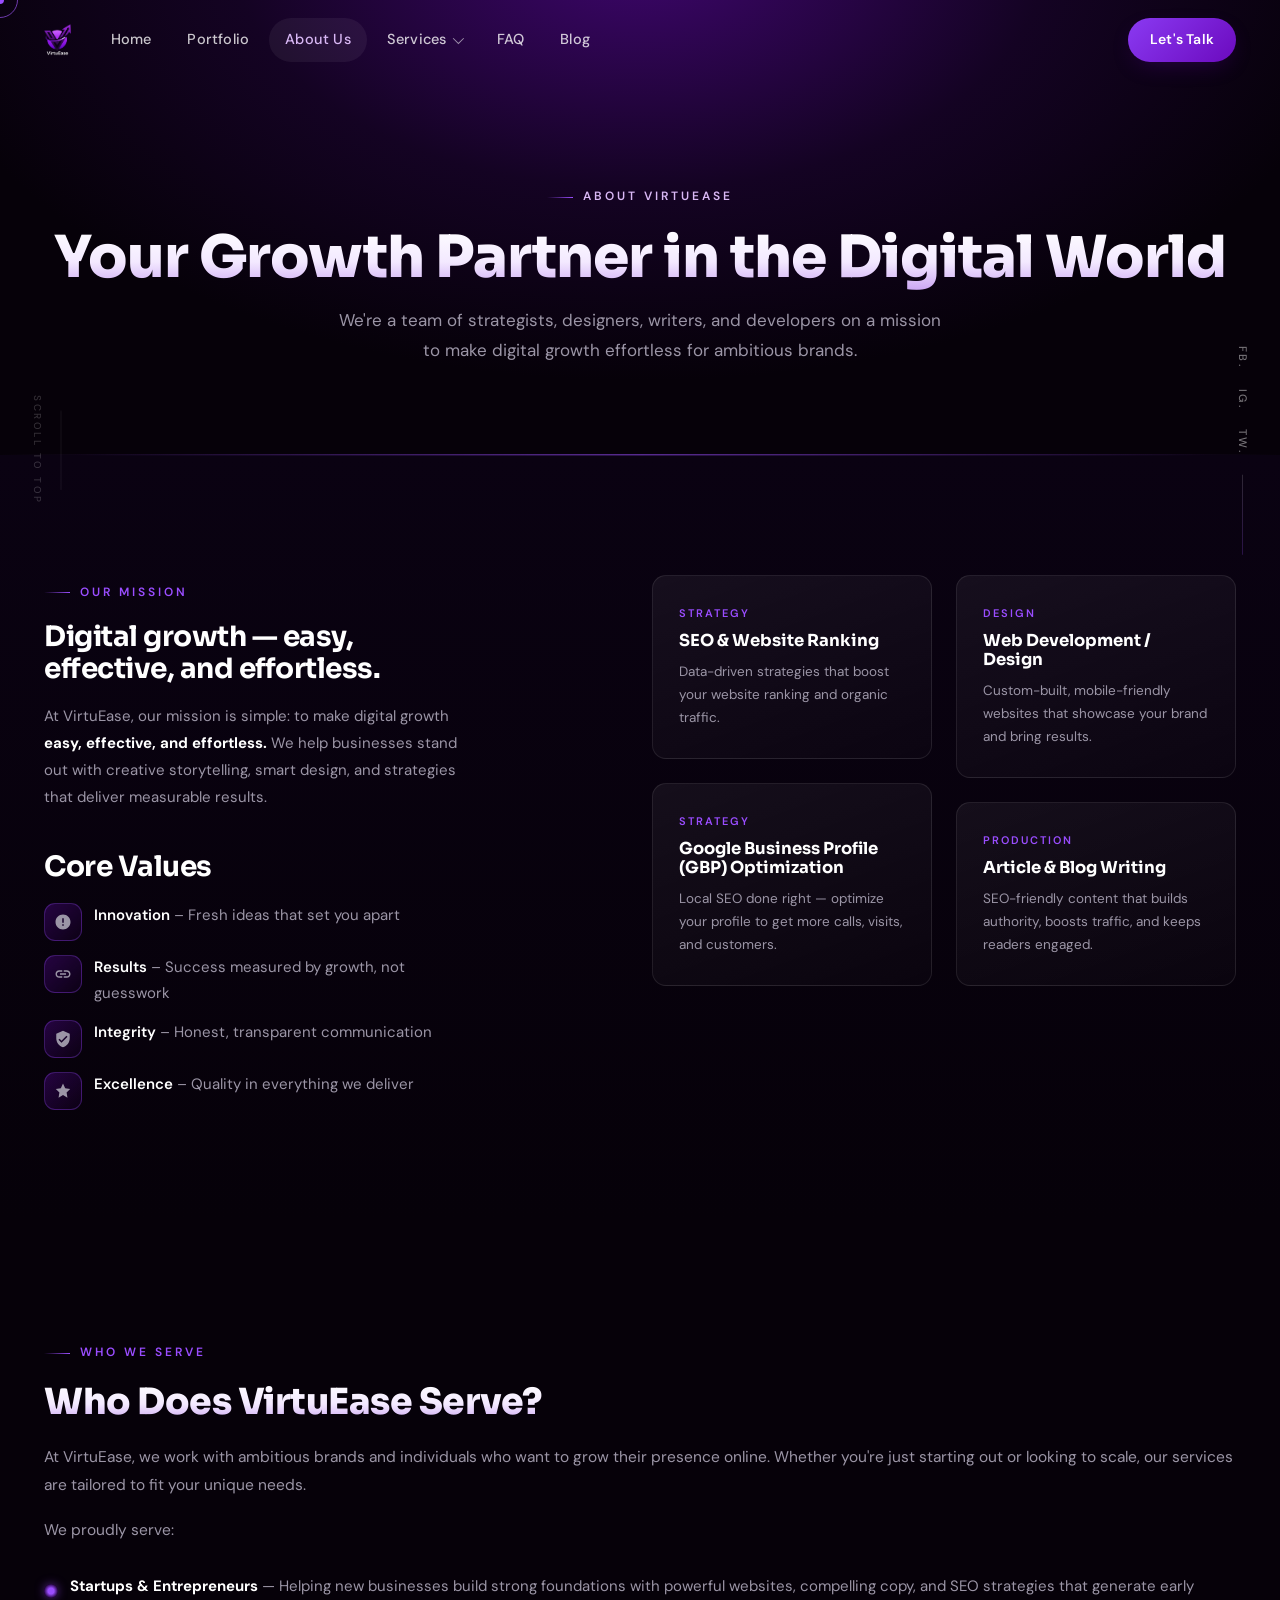
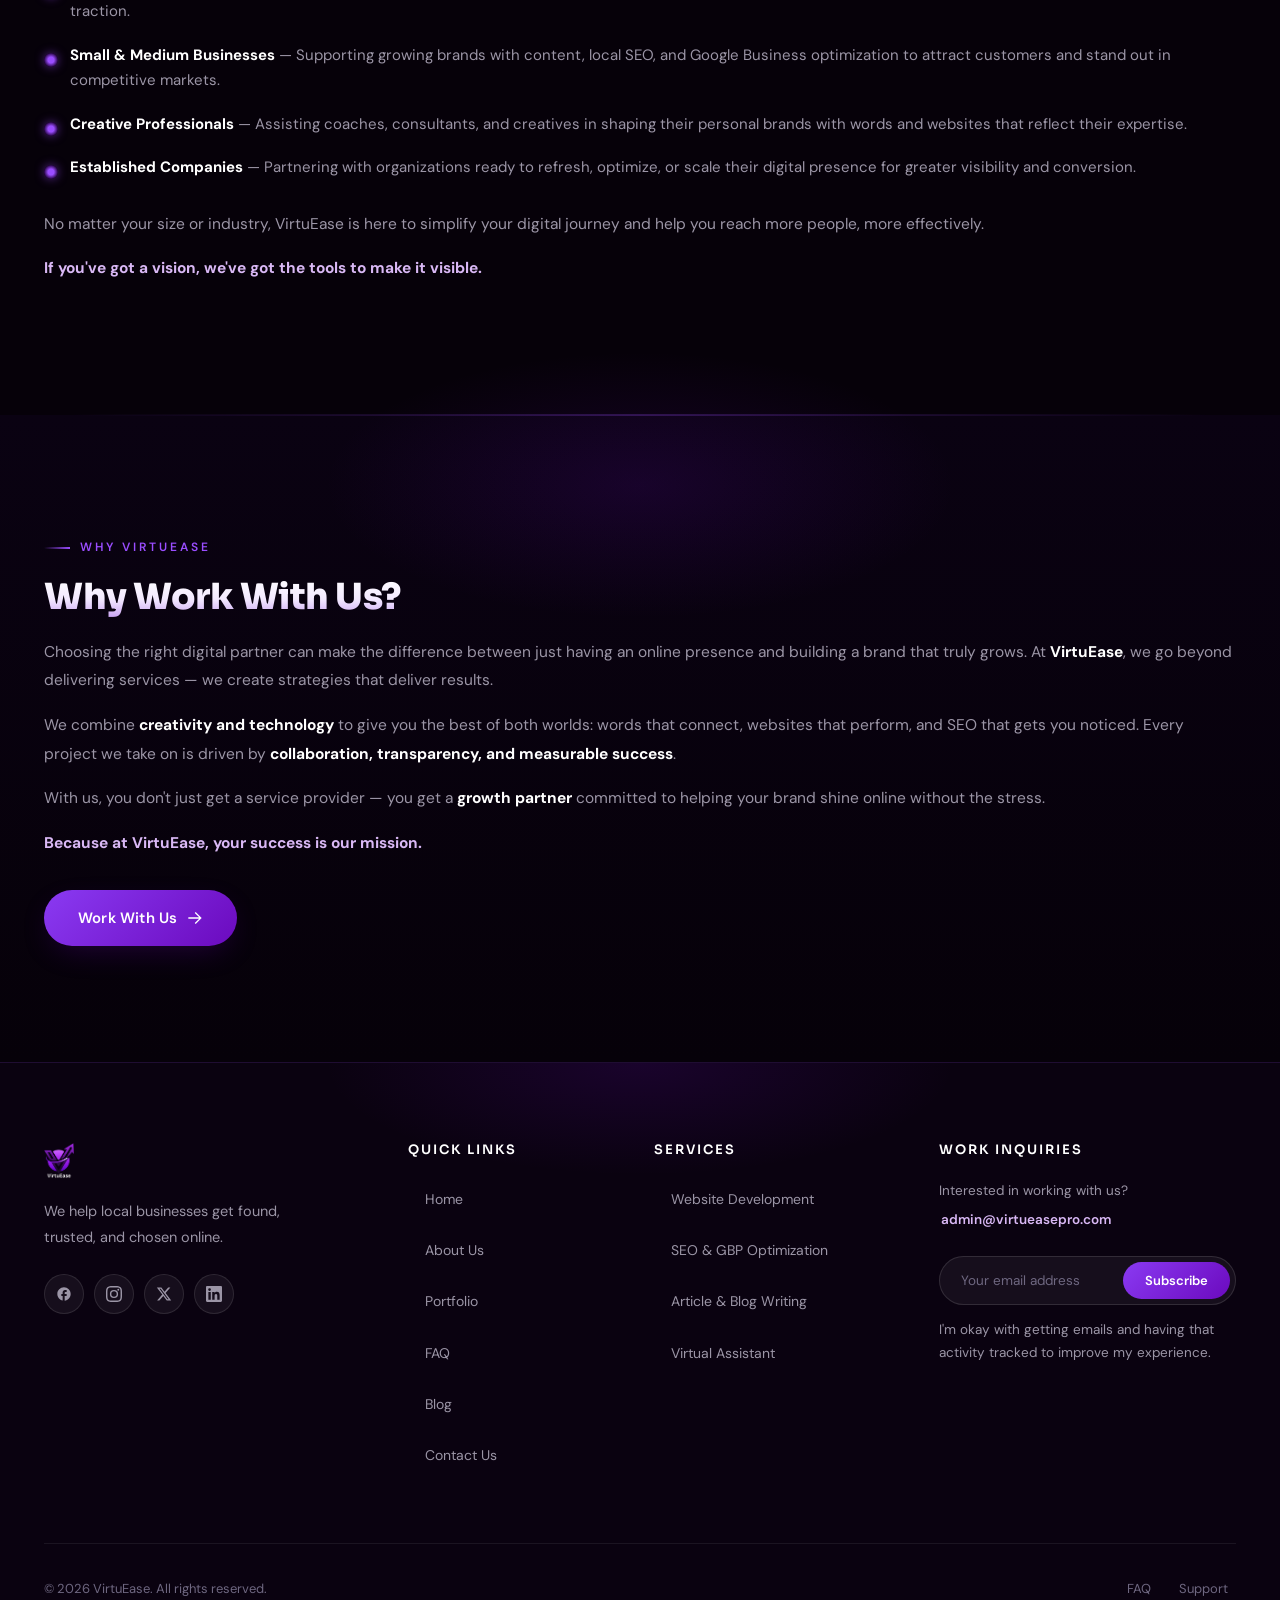
==== commit f92976ad: "Restyle: dim purple, serif typewriter accent, slide-in menu, testimonial carousel" ====
--- a/about.html
+++ b/about.html
@@ -217,7 +217,7 @@
       <div class="footer-grid">
         <div class="footer-brand">
           <img src="assets/images/logo.png" alt="VirtuEase">
-          <p>Your Creative Growth Partner. We help local businesses get found, trusted, and chosen online.</p>
+          <p>We help local businesses get found, trusted, and chosen online.</p>
           <div class="social-links">
             <a href="#" target="_blank" rel="noopener" aria-label="Facebook">
               <svg viewBox="0 0 24 24" aria-hidden="true"><path d="M22 12c0-5.52-4.48-10-10-10S2 6.48 2 12c0 4.84 3.44 8.87 8 9.8V15H8v-3h2V9.5C10 7.57 11.57 6 13.5 6H16v3h-2c-.55 0-1 .45-1 1v2h3v3h-3v6.95c5.05-.5 9-4.76 9-9.95z"/></svg>
--- a/assets/css/style.css
+++ b/assets/css/style.css
@@ -1,12 +1,12 @@
-@import url('https://fonts.googleapis.com/css2?family=DM+Sans:ital,opsz,wght@0,9..40,100..1000;1,9..40,100..1000&family=Sora:wght@400;600;700;800&display=swap');
+@import url('https://fonts.googleapis.com/css2?family=DM+Sans:ital,opsz,wght@0,9..40,100..1000;1,9..40,100..1000&family=Instrument+Serif:ital@0;1&family=Sora:wght@400;600;700;800&display=swap');
 
 :root {
-  --primary: #750CD3;
-  --primary-bright: #A45AFF;
+  --primary: #6B0ABE;
+  --primary-bright: #9A4DFF;
   --primary-dark: #390D61;
-  --primary-light: #E2C1FF;
-  --primary-glow: rgba(117, 12, 211, 0.45);
-  --primary-glow-soft: rgba(117, 12, 211, 0.18);
+  --primary-light: #D9B8F5;
+  --primary-glow: rgba(107, 10, 190, 0.32);
+  --primary-glow-soft: rgba(107, 10, 190, 0.13);
 
   --bg: #060109;
   --bg-elevated: #0B0214;
@@ -19,11 +19,11 @@
   --card-border-hover: rgba(164, 90, 255, 0.55);
 
   --section-bg: linear-gradient(180deg, #0A0212 0%, #060109 100%);
-  --hero-bg: radial-gradient(1200px 800px at 50% -10%, #750CD3 0%, #3D0B6B 38%, #060109 78%);
-  --cta-bg: radial-gradient(900px 500px at 50% 0%, #8A2BE2 0%, #750CD3 45%, #4A087F 100%);
-
-  --heading-gradient: linear-gradient(180deg, #FFFFFF 0%, #D9BCFF 55%, #A45AFF 100%);
-  --btn-gradient: linear-gradient(135deg, #A45AFF 0%, #750CD3 100%);
+  --hero-bg: radial-gradient(1200px 800px at 50% -10%, rgba(107,10,190,.55) 0%, rgba(50,7,90,.32) 45%, #060109 82%);
+  --cta-bg: radial-gradient(900px 500px at 50% 0%, rgba(122,20,214,.6) 0%, rgba(74,8,127,.45) 50%, #1D0333 100%);
+
+  --heading-gradient: linear-gradient(180deg, #FFFFFF 0%, #F3E9FF 55%, #C9A2F2 100%);
+  --btn-gradient: linear-gradient(135deg, #8A3AF2 0%, #6B0ABE 100%);
 
   --container: 1240px;
   --font: 'DM Sans', sans-serif;
@@ -58,6 +58,11 @@
 
 body.no-scroll {
   overflow: hidden;
+}
+
+body.menu-open .hamburger-btn {
+  opacity: 0;
+  pointer-events: none;
 }
 
 a {
@@ -269,7 +274,7 @@
 .elements-bar .line {
   width: 1px;
   height: 80px;
-  background: linear-gradient(180deg, rgba(255,255,255,.3), rgba(164,90,255,.6));
+  background: linear-gradient(180deg, rgba(255,255,255,.3), rgba(154,77,255,.45));
   opacity: .5;
   pointer-events: none;
 }
@@ -428,7 +433,7 @@
   visibility: hidden;
   transition: all .3s var(--ease);
   z-index: 1000;
-  box-shadow: 0 24px 60px -12px rgba(0,0,0,.75), 0 0 0 1px rgba(117,12,211,.12);
+  box-shadow: 0 24px 60px -12px rgba(0,0,0,.75), 0 0 0 1px rgba(107,10,190,.12);
   backdrop-filter: blur(20px);
   -webkit-backdrop-filter: blur(20px);
 }
@@ -503,31 +508,35 @@
 
 .hamburger-btn {
   display: none;
-  width: 44px;
-  height: 44px;
+  width: 46px;
+  height: 46px;
   align-items: center;
   justify-content: center;
+  flex-direction: column;
   gap: 5px;
-  background: rgba(255,255,255,.06);
-  border: 1px solid rgba(255,255,255,.12);
+  background: rgba(255,255,255,.09);
+  border: 1px solid rgba(255,255,255,.24);
   border-radius: 12px;
   cursor: pointer;
   pointer-events: auto;
   z-index: 99999;
-  transition: background .3s;
+  box-shadow: 0 4px 18px -6px rgba(0,0,0,.65);
+  transition: background .3s, border-color .3s;
 }
 
 .hamburger-btn span {
   display: block;
-  width: 20px;
-  height: 2px;
+  width: 22px;
+  height: 2.5px;
   border-radius: 2px;
-  background: var(--text);
-  transition: transform .3s var(--ease), opacity .3s;
+  background: #fff;
+  box-shadow: 0 0 8px rgba(154,77,255,.45);
+  transition: transform .35s var(--ease), opacity .3s;
 }
 
 .hamburger-btn:hover {
-  background: rgba(117,12,211,.2);
+  background: rgba(154,77,255,.2);
+  border-color: rgba(154,77,255,.5);
 }
 
 .hamburger-btn.active span:nth-child(1) {
@@ -542,53 +551,103 @@
   transform: rotate(-45deg) translate(5px, -5px);
 }
 
-/* ===== HAMBURGER OVERLAY ===== */
+/* ===== HAMBURGER OVERLAY (slide-in panel) ===== */
 .hamburger-overlay {
   position: fixed;
-  inset: 0;
-  background: rgba(6, 1, 9, 0.97);
-  backdrop-filter: blur(14px);
-  -webkit-backdrop-filter: blur(14px);
+  top: 0;
+  right: 0;
+  bottom: 0;
+  width: min(400px, 92vw);
+  background: rgba(9, 2, 15, 0.98);
+  backdrop-filter: blur(18px);
+  -webkit-backdrop-filter: blur(18px);
+  border-left: 1px solid rgba(154, 77, 255, 0.16);
+  box-shadow: -60px 0 120px -60px rgba(0,0,0,.9);
   z-index: 99997;
   display: flex;
+  flex-direction: column;
+  transform: translateX(105%);
+  visibility: hidden;
+  transition: transform .55s var(--ease), visibility .55s;
+}
+
+.hamburger-overlay.active {
+  transform: translateX(0);
+  visibility: visible;
+}
+
+.hamburger-overlay .overlay-head {
+  display: flex;
+  align-items: center;
+  justify-content: space-between;
+  padding: 18px 22px;
+  border-bottom: 1px solid rgba(255,255,255,.08);
+}
+
+.hamburger-overlay .overlay-title {
+  font-family: var(--font-heading);
+  font-size: 12px;
+  font-weight: 700;
+  letter-spacing: 3px;
+  text-transform: uppercase;
+  color: var(--text-muted);
+}
+
+.hamburger-overlay .overlay-close {
+  width: 42px;
+  height: 42px;
+  display: flex;
   align-items: center;
   justify-content: center;
+  background: rgba(255,255,255,.07);
+  border: 1px solid rgba(255,255,255,.16);
+  border-radius: 12px;
+  color: var(--text);
+  cursor: pointer;
+  transition: background .3s, border-color .3s, transform .3s;
+}
+
+.hamburger-overlay .overlay-close:hover {
+  background: rgba(154,77,255,.22);
+  border-color: rgba(154,77,255,.5);
+  transform: rotate(90deg);
+}
+
+.hamburger-overlay .overlay-close svg {
+  width: 18px;
+  height: 18px;
+}
+
+.hamburger-overlay .overlay-menu {
+  text-align: left;
+  max-height: calc(100vh - 80px);
+  overflow-y: auto;
+  padding: 26px 22px 44px;
+  flex: 1;
+}
+
+.hamburger-overlay .overlay-menu li {
+  margin: 5px 0;
   opacity: 0;
-  visibility: hidden;
-  transition: opacity .4s var(--ease), visibility .4s;
-}
-
-.hamburger-overlay.active {
-  opacity: 1;
-  visibility: visible;
-}
-
-.hamburger-overlay .overlay-menu {
-  text-align: center;
-  max-height: 85vh;
-  overflow-y: auto;
-  padding: 40px 24px;
-}
-
-.hamburger-overlay .overlay-menu li {
-  margin: 10px 0;
-  opacity: 0;
-  transform: translateY(24px);
+  transform: translateX(28px);
   transition: opacity .5s ease, transform .5s var(--ease);
-  transition-delay: calc(var(--i, 0) * 60ms);
+  transition-delay: calc(var(--i, 0) * 60ms + 80ms);
 }
 
 .hamburger-overlay.active .overlay-menu li {
   opacity: 1;
-  transform: translateY(0);
+  transform: translateX(0);
 }
 
 .hamburger-overlay .overlay-menu > li > a {
   font-family: var(--font-heading);
-  font-size: clamp(24px, 6vw, 34px);
+  font-size: clamp(21px, 5vw, 27px);
   font-weight: 700;
   color: var(--text);
   position: relative;
+  display: inline-block;
+  padding: 8px 12px;
+  border-radius: 12px;
   transition: color .3s;
 }
 
@@ -608,18 +667,19 @@
 }
 
 .hamburger-overlay .overlay-submenu a {
-  font-size: 15px;
+  font-size: 14.5px;
   font-weight: 400;
   color: var(--text-muted);
   opacity: .85;
-  padding: 8px 16px;
-  display: inline-block;
-  border-radius: 999px;
+  padding: 9px 14px;
+  display: block;
+  border-radius: 10px;
+  transition: color .3s, background .3s;
 }
 
 .hamburger-overlay .overlay-submenu a:hover {
   color: var(--primary-light);
-  background: rgba(117,12,211,.15);
+  background: rgba(107,10,190,.16);
 }
 
 .hamburger-overlay .has-submenu > a {
@@ -692,7 +752,7 @@
   border-color: var(--primary-bright);
   color: var(--primary-light);
   transform: translateY(-3px);
-  background: rgba(117,12,211,.12);
+  background: rgba(107,10,190,.12);
 }
 
 .btn-white {
@@ -728,7 +788,7 @@
   transform: translateX(-50%);
   width: min(900px, 90vw);
   height: 380px;
-  background: radial-gradient(50% 50% at 50% 50%, rgba(117,12,211,.22) 0%, transparent 70%);
+  background: radial-gradient(50% 50% at 50% 50%, rgba(107,10,190,.15) 0%, transparent 70%);
   pointer-events: none;
   z-index: 0;
 }
@@ -828,7 +888,7 @@
   content: '';
   position: absolute;
   inset: 0;
-  background: linear-gradient(90deg, transparent 5%, rgba(164,90,255,.55) 50%, transparent 95%);
+  background: linear-gradient(90deg, transparent 5%, rgba(154,77,255,.35) 50%, transparent 95%);
 }
 
 /* ===== CARDS (shared) ===== */
@@ -852,7 +912,7 @@
 .card:hover {
   transform: translateY(-6px);
   border-color: var(--card-border-hover);
-  box-shadow: 0 24px 60px -24px rgba(117,12,211,.4);
+  box-shadow: 0 24px 60px -24px rgba(107,10,190,.4);
 }
 
 /* ===== WHY CHOOSE US ===== */
@@ -889,7 +949,7 @@
 .why-card:hover {
   transform: translateY(-6px);
   border-color: var(--card-border-hover);
-  box-shadow: 0 24px 60px -24px rgba(117,12,211,.45);
+  box-shadow: 0 24px 60px -24px rgba(107,10,190,.45);
 }
 
 .why-card:hover::before {
@@ -904,8 +964,8 @@
   align-items: center;
   justify-content: center;
   color: var(--primary-light);
-  background: linear-gradient(135deg, rgba(117,12,211,.28), rgba(117,12,211,.06));
-  border: 1px solid rgba(164,90,255,.3);
+  background: linear-gradient(135deg, rgba(107,10,190,.28), rgba(107,10,190,.06));
+  border: 1px solid rgba(154,77,255,.3);
   border-radius: 18px;
   transition: transform .4s var(--ease), box-shadow .4s;
 }
@@ -981,7 +1041,7 @@
 .service-card:hover {
   transform: translateY(-6px);
   border-color: var(--card-border-hover);
-  box-shadow: 0 24px 60px -24px rgba(117,12,211,.45);
+  box-shadow: 0 24px 60px -24px rgba(107,10,190,.45);
 }
 
 .service-card:hover::after {
@@ -994,8 +1054,8 @@
   display: flex;
   align-items: center;
   justify-content: center;
-  background: linear-gradient(135deg, rgba(117,12,211,.3), rgba(117,12,211,.05));
-  border: 1px solid rgba(164,90,255,.28);
+  background: linear-gradient(135deg, rgba(107,10,190,.3), rgba(107,10,190,.05));
+  border: 1px solid rgba(154,77,255,.28);
   border-radius: 16px;
   margin-bottom: 24px;
   transition: transform .4s var(--ease);
@@ -1051,7 +1111,7 @@
 /* ===== MARQUEE ===== */
 .marquee {
   border-block: 1px solid rgba(255,255,255,.07);
-  background: linear-gradient(90deg, rgba(117,12,211,.07), rgba(117,12,211,.02) 40%, rgba(117,12,211,.07));
+  background: linear-gradient(90deg, rgba(107,10,190,.05), rgba(107,10,190,.015) 40%, rgba(107,10,190,.05));
   padding: 22px 0;
   overflow: hidden;
   position: relative;
@@ -1117,8 +1177,8 @@
   position: absolute;
   inset: 0;
   background:
-    radial-gradient(600px 300px at 20% 85%, rgba(164,90,255,.12) 0%, transparent 65%),
-    radial-gradient(600px 300px at 80% 90%, rgba(117,12,211,.15) 0%, transparent 65%);
+    radial-gradient(600px 300px at 20% 85%, rgba(154,77,255,.07) 0%, transparent 65%),
+    radial-gradient(600px 300px at 80% 90%, rgba(107,10,190,.09) 0%, transparent 65%);
   pointer-events: none;
 }
 
@@ -1134,38 +1194,6 @@
 .hero-section .container {
   position: relative;
   z-index: 2;
-}
-
-.hero-badge {
-  display: inline-flex;
-  align-items: center;
-  gap: 10px;
-  padding: 9px 20px;
-  border-radius: 999px;
-  background: rgba(117, 12, 211, 0.14);
-  border: 1px solid rgba(164, 90, 255, 0.35);
-  backdrop-filter: blur(8px);
-  font-size: 13px;
-  font-weight: 600;
-  letter-spacing: 1.5px;
-  text-transform: uppercase;
-  color: var(--primary-light);
-  margin-bottom: 32px;
-}
-
-.hero-badge::before {
-  content: '';
-  width: 8px;
-  height: 8px;
-  border-radius: 50%;
-  background: var(--primary-bright);
-  box-shadow: 0 0 12px var(--primary-bright);
-  animation: pulse-dot 2s infinite;
-}
-
-@keyframes pulse-dot {
-  0%, 100% { transform: scale(1); opacity: 1; }
-  50% { transform: scale(1.4); opacity: .7; }
 }
 
 .hero-title {
@@ -1196,14 +1224,27 @@
 .fancy-text {
   display: inline-block;
   position: relative;
-  color: var(--primary-light);
+  font-family: 'Instrument Serif', Georgia, serif;
+  font-style: italic;
+  font-weight: 400;
+  font-size: 1.08em;
+  letter-spacing: 0;
+  color: #fff;
+  padding: 0 .08em 0 .02em;
+  background: var(--heading-gradient);
+  -webkit-background-clip: text;
+  background-clip: text;
+  -webkit-text-fill-color: transparent;
+  transition: opacity .25s ease;
 }
 
 .fancy-text::after {
   content: '|';
-  font-weight: 400;
+  font-family: var(--font-heading);
+  font-style: normal;
+  font-weight: 700;
   color: var(--primary-bright);
-  margin-left: 4px;
+  margin-left: 6px;
   animation: blink 0.9s steps(1) infinite;
 }
 
@@ -1306,7 +1347,7 @@
   width: 100%;
   border-radius: 24px;
   border: 1px solid rgba(255,255,255,.1);
-  box-shadow: 0 40px 90px -40px rgba(117,12,211,.5);
+  box-shadow: 0 40px 90px -40px rgba(107,10,190,.5);
 }
 
 .expertise-image::after {
@@ -1314,7 +1355,7 @@
   position: absolute;
   inset: -14px;
   border-radius: 32px;
-  background: linear-gradient(135deg, rgba(117,12,211,.25), transparent 55%);
+  background: linear-gradient(135deg, rgba(107,10,190,.25), transparent 55%);
   z-index: -1;
 }
 
@@ -1327,7 +1368,7 @@
   gap: 16px;
   padding: 20px 26px;
   background: rgba(11, 2, 20, 0.9);
-  border: 1px solid rgba(164,90,255,.35);
+  border: 1px solid rgba(154,77,255,.35);
   border-radius: 16px;
   box-shadow: 0 20px 50px -16px rgba(0,0,0,.8);
   backdrop-filter: blur(12px);
@@ -1495,26 +1536,97 @@
   background: var(--section-bg);
 }
 
-.testimonials-grid {
-  display: grid;
-  grid-template-columns: repeat(4, 1fr);
-  gap: 20px;
+.testimonials-carousel {
+  max-width: 820px;
+  margin: 0 auto;
+  overflow: hidden;
+}
+
+.testimonials-track {
+  display: flex;
+  transition: transform .65s var(--ease);
+}
+
+.testimonial-slide {
+  flex: 0 0 100%;
+  min-width: 0;
+  padding: 0 10px;
+}
+
+.testimonials-nav {
+  display: flex;
+  align-items: center;
+  justify-content: center;
+  gap: 26px;
+  margin-top: 34px;
+}
+
+.t-prev,
+.t-next {
+  width: 48px;
+  height: 48px;
+  border-radius: 50%;
+  border: 1px solid rgba(154,77,255,.35);
+  background: rgba(107,10,190,.16);
+  color: var(--primary-light);
+  display: flex;
+  align-items: center;
+  justify-content: center;
+  cursor: pointer;
+  transition: background .3s, border-color .3s, color .3s, transform .3s;
+}
+
+.t-prev:hover,
+.t-next:hover {
+  background: var(--btn-gradient);
+  border-color: transparent;
+  color: #fff;
+  transform: translateY(-2px);
+}
+
+.t-prev svg,
+.t-next svg {
+  width: 20px;
+  height: 20px;
+  fill: currentColor;
+}
+
+.t-dots {
+  display: flex;
+  align-items: center;
+  gap: 10px;
+}
+
+.t-dot {
+  width: 8px;
+  height: 8px;
+  border-radius: 999px;
+  border: none;
+  padding: 0;
+  background: rgba(255,255,255,.22);
+  cursor: pointer;
+  transition: width .35s var(--ease), background .35s;
+}
+
+.t-dot.active {
+  width: 28px;
+  background: var(--btn-gradient);
 }
 
 .testimonial-card {
   background: var(--card-bg);
   border: 1px solid var(--card-border);
   border-radius: var(--radius);
-  padding: 30px;
+  padding: 38px 40px;
   display: flex;
   flex-direction: column;
-  transition: transform .4s var(--ease), border-color .4s, box-shadow .4s;
+  height: 100%;
+  transition: border-color .4s, box-shadow .4s;
 }
 
 .testimonial-card:hover {
-  transform: translateY(-6px);
   border-color: var(--card-border-hover);
-  box-shadow: 0 24px 60px -28px rgba(117,12,211,.45);
+  box-shadow: 0 24px 60px -28px var(--primary-glow);
 }
 
 .testimonial-card .quote-icon {
@@ -1563,7 +1675,7 @@
   height: 46px;
   border-radius: 50%;
   object-fit: cover;
-  border: 2px solid rgba(164,90,255,.45);
+  border: 2px solid rgba(154,77,255,.45);
 }
 
 .testimonial-card .name {
@@ -1582,7 +1694,7 @@
 /* ===== PAGE HERO (inner pages) ===== */
 .page-hero {
   padding: 180px 24px 90px;
-  background: radial-gradient(900px 520px at 50% -10%, #750CD3 0%, #3D0B6B 40%, #060109 80%);
+  background: radial-gradient(900px 520px at 50% -10%, rgba(107,10,190,.55) 0%, rgba(50,7,90,.32) 45%, #060109 82%);
   text-align: center;
   position: relative;
   overflow: hidden;
@@ -1593,7 +1705,7 @@
   position: absolute;
   inset: auto 0 0 0;
   height: 1px;
-  background: linear-gradient(90deg, transparent, rgba(164,90,255,.6), transparent);
+  background: linear-gradient(90deg, transparent, rgba(154,77,255,.4), transparent);
 }
 
 .page-hero .container {
@@ -1631,6 +1743,14 @@
 }
 
 /* Page Hero Card (Contact page) */
+.contact-page-hero {
+  padding-bottom: 64px;
+}
+
+.contact-page-hero .page-hero-card {
+  margin: 28px auto 20px;
+}
+
 .page-hero-card {
   background:
     linear-gradient(100deg, rgba(6,1,9,.92) 30%, rgba(6,1,9,.45) 100%),
@@ -1644,8 +1764,8 @@
   position: relative;
   overflow: hidden;
   box-sizing: border-box;
-  border: 1px solid rgba(164,90,255,.25);
-  box-shadow: 0 50px 120px -50px rgba(117,12,211,.6);
+  border: 1px solid rgba(154,77,255,.25);
+  box-shadow: 0 50px 120px -50px rgba(107,10,190,.4);
 }
 
 .page-hero-card::before {
@@ -1655,7 +1775,7 @@
   right: -80px;
   width: 380px;
   height: 380px;
-  background: radial-gradient(50% 50% at 50% 50%, rgba(164,90,255,.35) 0%, transparent 70%);
+  background: radial-gradient(50% 50% at 50% 50%, rgba(154,77,255,.22) 0%, transparent 70%);
 }
 
 .page-hero-card h1 {
@@ -1756,8 +1876,8 @@
   align-items: center;
   justify-content: center;
   flex-shrink: 0;
-  background: linear-gradient(135deg, rgba(117,12,211,.3), rgba(117,12,211,.05));
-  border: 1px solid rgba(164,90,255,.3);
+  background: linear-gradient(135deg, rgba(107,10,190,.3), rgba(107,10,190,.05));
+  border: 1px solid rgba(154,77,255,.3);
   font-size: 16px;
 }
 
@@ -1772,7 +1892,7 @@
 .about-service-item:hover {
   transform: translateY(-4px);
   border-color: var(--card-border-hover);
-  box-shadow: 0 20px 50px -24px rgba(117,12,211,.45);
+  box-shadow: 0 20px 50px -24px rgba(107,10,190,.45);
 }
 
 .about-service-item .tag {
@@ -1818,8 +1938,8 @@
   width: 14px;
   height: 14px;
   border-radius: 50%;
-  background: radial-gradient(circle, var(--primary-bright) 30%, rgba(117,12,211,.3) 70%);
-  box-shadow: 0 0 10px rgba(164,90,255,.5);
+  background: radial-gradient(circle, var(--primary-bright) 30%, rgba(107,10,190,.3) 70%);
+  box-shadow: 0 0 10px rgba(154,77,255,.5);
 }
 
 .about-services-section li strong {
@@ -1846,7 +1966,7 @@
 .portfolio-item:hover {
   transform: translateY(-8px);
   border-color: var(--card-border-hover);
-  box-shadow: 0 30px 70px -30px rgba(117,12,211,.5);
+  box-shadow: 0 30px 70px -30px rgba(107,10,190,.5);
 }
 
 .portfolio-item .thumb {
@@ -1954,7 +2074,7 @@
 
 .portfolio-cta-card:hover {
   transform: translateY(-8px);
-  box-shadow: 0 34px 80px -28px rgba(117,12,211,.8);
+  box-shadow: 0 34px 80px -28px rgba(107,10,190,.55);
 }
 
 .portfolio-cta-card h3 {
@@ -1989,12 +2109,12 @@
 }
 
 .faq-item:hover {
-  border-color: rgba(164,90,255,.35);
+  border-color: rgba(154,77,255,.35);
 }
 
 .faq-item.active {
-  border-color: rgba(164,90,255,.55);
-  box-shadow: 0 18px 50px -22px rgba(117,12,211,.4);
+  border-color: rgba(154,77,255,.55);
+  box-shadow: 0 18px 50px -22px rgba(107,10,190,.4);
 }
 
 .faq-question {
@@ -2003,6 +2123,7 @@
   align-items: center;
   gap: 20px;
   cursor: pointer;
+  padding: 6px 0;
   font-size: 16.5px;
   font-weight: 600;
   color: var(--text);
@@ -2016,8 +2137,8 @@
   border-radius: 50%;
   flex-shrink: 0;
   position: relative;
-  background: rgba(117,12,211,.18);
-  border: 1px solid rgba(164,90,255,.4);
+  background: rgba(107,10,190,.18);
+  border: 1px solid rgba(154,77,255,.4);
   transition: transform .4s var(--ease), background .3s;
 }
 
@@ -2119,7 +2240,7 @@
 .blog-card:hover {
   transform: translateY(-8px);
   border-color: var(--card-border-hover);
-  box-shadow: 0 30px 70px -30px rgba(117,12,211,.5);
+  box-shadow: 0 30px 70px -30px rgba(107,10,190,.5);
 }
 
 .blog-card .thumb {
@@ -2151,7 +2272,7 @@
   text-transform: uppercase;
   color: #fff;
   background: rgba(6,1,9,.75);
-  border: 1px solid rgba(164,90,255,.4);
+  border: 1px solid rgba(154,77,255,.4);
   border-radius: 999px;
   backdrop-filter: blur(8px);
 }
@@ -2253,8 +2374,8 @@
   align-items: center;
   justify-content: center;
   flex-shrink: 0;
-  background: linear-gradient(135deg, rgba(117,12,211,.3), rgba(117,12,211,.05));
-  border: 1px solid rgba(164,90,255,.3);
+  background: linear-gradient(135deg, rgba(107,10,190,.3), rgba(107,10,190,.05));
+  border: 1px solid rgba(154,77,255,.3);
   color: var(--primary-light);
 }
 
@@ -2269,6 +2390,11 @@
   color: var(--text);
   font-size: 16px;
   font-weight: 500;
+}
+
+.contact-info .info-item a {
+  display: inline-block;
+  padding: 8px 4px;
 }
 
 .contact-info .info-item a:hover {
@@ -2321,7 +2447,7 @@
   border: 1px solid var(--card-border);
   border-radius: 24px;
   padding: 44px;
-  box-shadow: 0 40px 90px -40px rgba(117,12,211,.35);
+  box-shadow: 0 40px 90px -40px rgba(107,10,190,.35);
 }
 
 .contact-form label {
@@ -2355,8 +2481,8 @@
 .contact-form textarea:focus,
 .contact-form select:focus {
   border-color: var(--primary-bright);
-  background: rgba(117,12,211,.07);
-  box-shadow: 0 0 0 4px rgba(117,12,211,.15);
+  background: rgba(107,10,190,.07);
+  box-shadow: 0 0 0 4px rgba(107,10,190,.15);
 }
 
 .contact-form input::placeholder,
@@ -2410,7 +2536,7 @@
 
 .contact-form button:hover {
   transform: translateY(-2px);
-  box-shadow: 0 18px 44px -10px rgba(117,12,211,.75);
+  box-shadow: 0 18px 44px -10px rgba(107,10,190,.55);
 }
 
 .contact-form button svg {
@@ -2514,8 +2640,8 @@
   font-size: 13px;
   font-weight: 700;
   color: var(--primary-light);
-  background: linear-gradient(135deg, rgba(117,12,211,.3), rgba(117,12,211,.05));
-  border: 1px solid rgba(164,90,255,.3);
+  background: linear-gradient(135deg, rgba(107,10,190,.3), rgba(107,10,190,.05));
+  border: 1px solid rgba(154,77,255,.3);
 }
 
 .service-detail ol li strong {
@@ -2541,7 +2667,7 @@
   width: 12px;
   height: 12px;
   border-radius: 50%;
-  background: radial-gradient(circle, var(--primary-bright) 30%, rgba(117,12,211,.3) 70%);
+  background: radial-gradient(circle, var(--primary-bright) 30%, rgba(107,10,190,.3) 70%);
 }
 
 .service-detail strong {
@@ -2583,7 +2709,7 @@
 
 .scroll-top:hover {
   transform: translateY(-4px);
-  box-shadow: 0 20px 44px -12px rgba(117,12,211,.8);
+  box-shadow: 0 20px 44px -12px rgba(107,10,190,.55);
 }
 
 .scroll-top svg {
@@ -2595,7 +2721,7 @@
 /* ===== FOOTER ===== */
 .footer {
   background: #0A0210;
-  border-top: 1px solid rgba(164,90,255,.14);
+  border-top: 1px solid rgba(154,77,255,.14);
   padding: 80px 0 0;
   position: relative;
   overflow: hidden;
@@ -2609,7 +2735,7 @@
   transform: translateX(-50%);
   width: min(900px, 100%);
   height: 320px;
-  background: radial-gradient(50% 50% at 50% 50%, rgba(117,12,211,.16) 0%, transparent 70%);
+  background: radial-gradient(50% 50% at 50% 50%, rgba(107,10,190,.16) 0%, transparent 70%);
   pointer-events: none;
 }
 
@@ -2653,6 +2779,7 @@
   display: inline-flex;
   align-items: center;
   gap: 8px;
+  padding: 8px 4px;
   transition: color .3s, gap .3s var(--ease);
 }
 
@@ -2682,9 +2809,19 @@
   margin-bottom: 18px;
 }
 
+.footer .footer-newsletter p a {
+  display: inline-block;
+  padding: 6px 2px;
+}
+
+.footer .footer-newsletter {
+  min-width: 0;
+}
+
 .footer .newsletter-form {
   display: flex;
   gap: 8px;
+  width: 100%;
   background: rgba(255,255,255,.05);
   border: 1px solid rgba(255,255,255,.12);
   border-radius: 999px;
@@ -2694,7 +2831,7 @@
 
 .footer .newsletter-form:focus-within {
   border-color: var(--primary-bright);
-  box-shadow: 0 0 0 4px rgba(117,12,211,.15);
+  box-shadow: 0 0 0 4px rgba(107,10,190,.15);
 }
 
 .footer .newsletter-form input {
@@ -2784,7 +2921,11 @@
 
 .footer-bottom .footer-legal {
   display: flex;
-  gap: 24px;
+  gap: 12px;
+}
+
+.footer-bottom .footer-legal a {
+  padding: 10px 8px;
 }
 
 .footer-bottom .footer-legal a:hover {
@@ -2799,13 +2940,13 @@
   transform: translate(-50%, 20px);
   z-index: 1000002;
   background: rgba(11, 2, 20, .96);
-  border: 1px solid rgba(164,90,255,.45);
+  border: 1px solid rgba(154,77,255,.45);
   color: var(--text);
   font-size: 14px;
   font-weight: 500;
   padding: 15px 26px;
   border-radius: 999px;
-  box-shadow: 0 24px 60px -16px rgba(0,0,0,.8), 0 0 0 4px rgba(117,12,211,.12);
+  box-shadow: 0 24px 60px -16px rgba(0,0,0,.8), 0 0 0 4px rgba(107,10,190,.12);
   opacity: 0;
   visibility: hidden;
   transition: all .45s var(--ease);
@@ -2890,7 +3031,6 @@
 
   .why-grid { grid-template-columns: repeat(2, 1fr); }
   .services-grid { grid-template-columns: repeat(2, 1fr); }
-  .testimonials-grid { grid-template-columns: repeat(2, 1fr); }
   .card-grid-4 { grid-template-columns: repeat(2, 1fr); }
   .core-values-grid { grid-template-columns: repeat(2, 1fr); }
   .expertise-wrapper { grid-template-columns: 1fr; }
@@ -2902,6 +3042,7 @@
   .about-grid-4 { grid-template-columns: 1fr 1fr; }
   .about-grid-4 .spacer-col { display: none; }
   .page-hero-card { padding: 64px 48px; }
+  .contact-page-hero .page-hero-card { width: 100%; }
   .counters-grid { gap: 16px; }
   .section { padding: 76px 0; }
 }
@@ -2916,17 +3057,51 @@
   .hero-stats { grid-template-columns: 1fr 1fr 1fr; gap: 12px; margin-top: 52px; padding-top: 30px; }
   .hero-stat .num { font-size: 28px; }
   .hero-stat .label { font-size: 11px; letter-spacing: 1px; }
-  .hero-badge { font-size: 11.5px; padding: 8px 16px; }
   .hero-buttons { gap: 12px; }
   .btn { padding: 14px 26px; font-size: 14px; }
 
   .section-title { margin-bottom: 40px; }
   .section-title h2 { font-size: 30px; }
-  .why-grid, .services-grid, .testimonials-grid,
+  .why-grid, .services-grid,
   .card-grid-4, .card-grid-3, .card-grid-2,
   .core-values-grid, .portfolio-grid, .blog-grid { grid-template-columns: 1fr; }
 
   .why-card, .service-card { padding: 36px 26px; }
+
+  .service-card {
+    padding: 28px 22px;
+    gap: 0;
+  }
+  .service-card .icon {
+    width: 46px;
+    height: 46px;
+    margin-bottom: 16px;
+    border-radius: 12px;
+  }
+  .service-card .icon img {
+    width: 22px;
+    height: 22px;
+  }
+  .service-card h4 {
+    font-size: 15.5px;
+    margin-bottom: 8px;
+  }
+  .service-card p {
+    font-size: 13px;
+    margin-bottom: 14px;
+  }
+  .service-card .service-link {
+    opacity: 1;
+    transform: none;
+    font-size: 13.5px;
+  }
+  .service-card .service-link::after {
+    margin-left: 0;
+  }
+
+  .testimonial-card { padding: 28px 24px; }
+  .testimonials-nav { gap: 18px; margin-top: 26px; }
+  .t-prev, .t-next { width: 44px; height: 44px; }
 
   .counters-grid { grid-template-columns: 1fr; }
   .counter-item { padding: 34px 24px; }
@@ -2940,27 +3115,54 @@
   .footer-bottom .footer-legal { justify-content: center; }
 
   .page-hero { padding: 140px 20px 64px; }
+  .page-hero h1 { font-size: clamp(26px, 7.2vw, 40px); }
   .page-hero-card { padding: 52px 28px; margin-top: 120px; width: calc(100% - 32px); border-radius: 22px; }
   .page-hero-card h1 { font-size: 34px; }
+  .contact-page-hero { padding: 120px 20px 48px; }
+  .contact-page-hero .page-hero-card { margin-top: 0; width: 100%; padding: 44px 24px; }
+
+  .hero-title,
+  .hero-gradient-text {
+    font-size: clamp(34px, 11vw, 52px);
+    letter-spacing: -1.5px;
+  }
 
   .about-grid-4 { grid-template-columns: 1fr; gap: 28px; }
   .contact-split { padding-top: 48px; }
   .contact-form { padding: 30px 22px; }
   .contact-form .form-row { grid-template-columns: 1fr; gap: 0; }
   .faq-item { padding: 20px; }
-  .faq-question { font-size: 15px; }
+  .faq-question { font-size: 15px; padding: 10px 0; }
   .service-detail { padding-top: 48px; }
   .scroll-top { bottom: 20px; right: 20px; width: 44px; height: 44px; }
 
-  .hero-gradient-text, .hero-title { letter-spacing: -1px; }
+  .toast {
+    bottom: 20px;
+    padding: 14px 20px;
+    font-size: 13px;
+    max-width: 94vw;
+  }
+
+  .expertise-float { position: static; margin-top: 0; margin-left: 0; max-width: 100%; }
 }
 
 @media (max-width: 480px) {
   .hero-stats { grid-template-columns: 1fr; gap: 20px; border-top: none; padding-top: 0; margin-top: 44px; }
-  .hero-stats { grid-template-columns: repeat(3, 1fr); gap: 10px; }
   .hero-stat .num { font-size: 24px; }
   .hero-stat .label { font-size: 10px; }
   .btn-header-contact { display: none; }
   .portfolio-cta-card { padding: 32px 22px; }
-  .testimonials-grid { gap: 14px; }
-}
+
+  .hero-buttons { flex-direction: column; }
+  .hero-buttons .btn { width: 100%; }
+
+  .cta-section h2 { font-size: 28px; }
+  .cta-section p { font-size: 15.5px; }
+
+  .section-title h2 { font-size: 27px; }
+  .section-title p { font-size: 15px; }
+
+  .footer .newsletter-form { flex-wrap: wrap; border-radius: 18px; }
+  .footer .newsletter-form input { flex: 1 1 100%; }
+  .footer .newsletter-form button { width: 100%; }
+}
